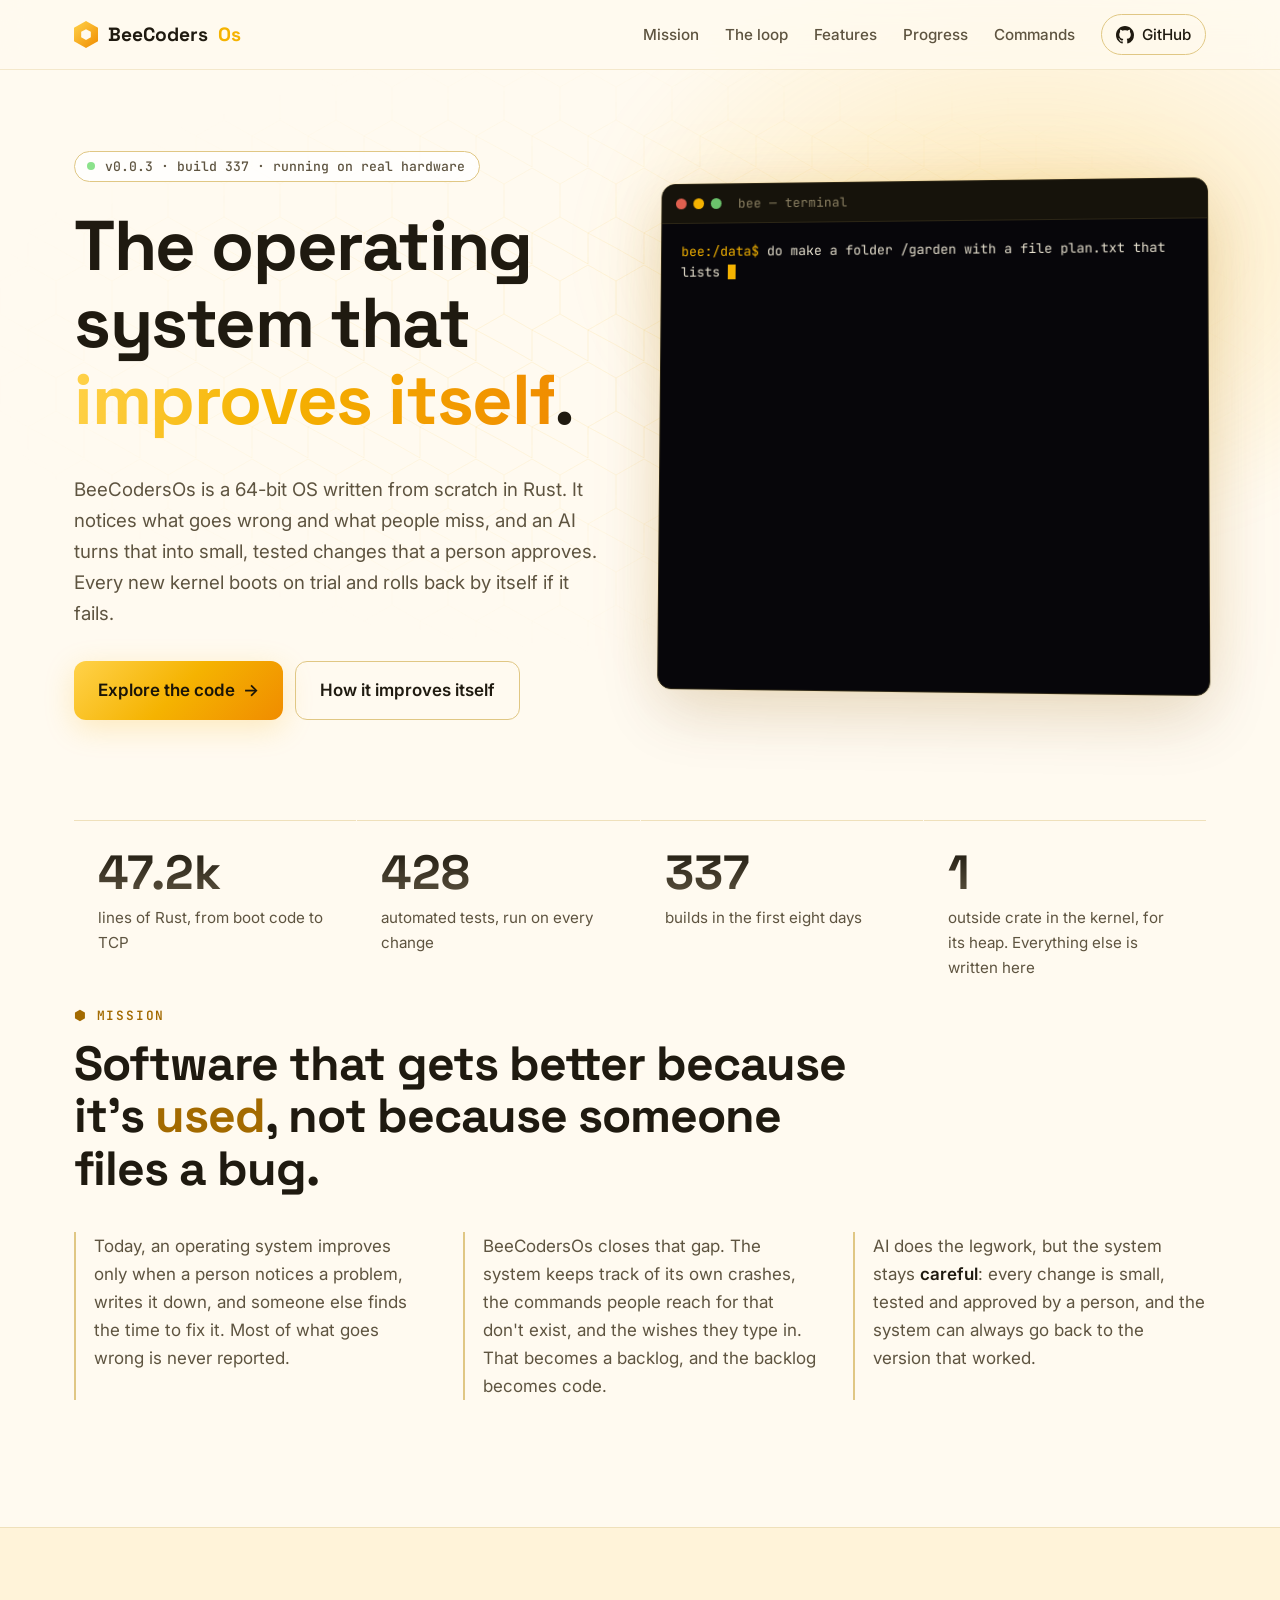
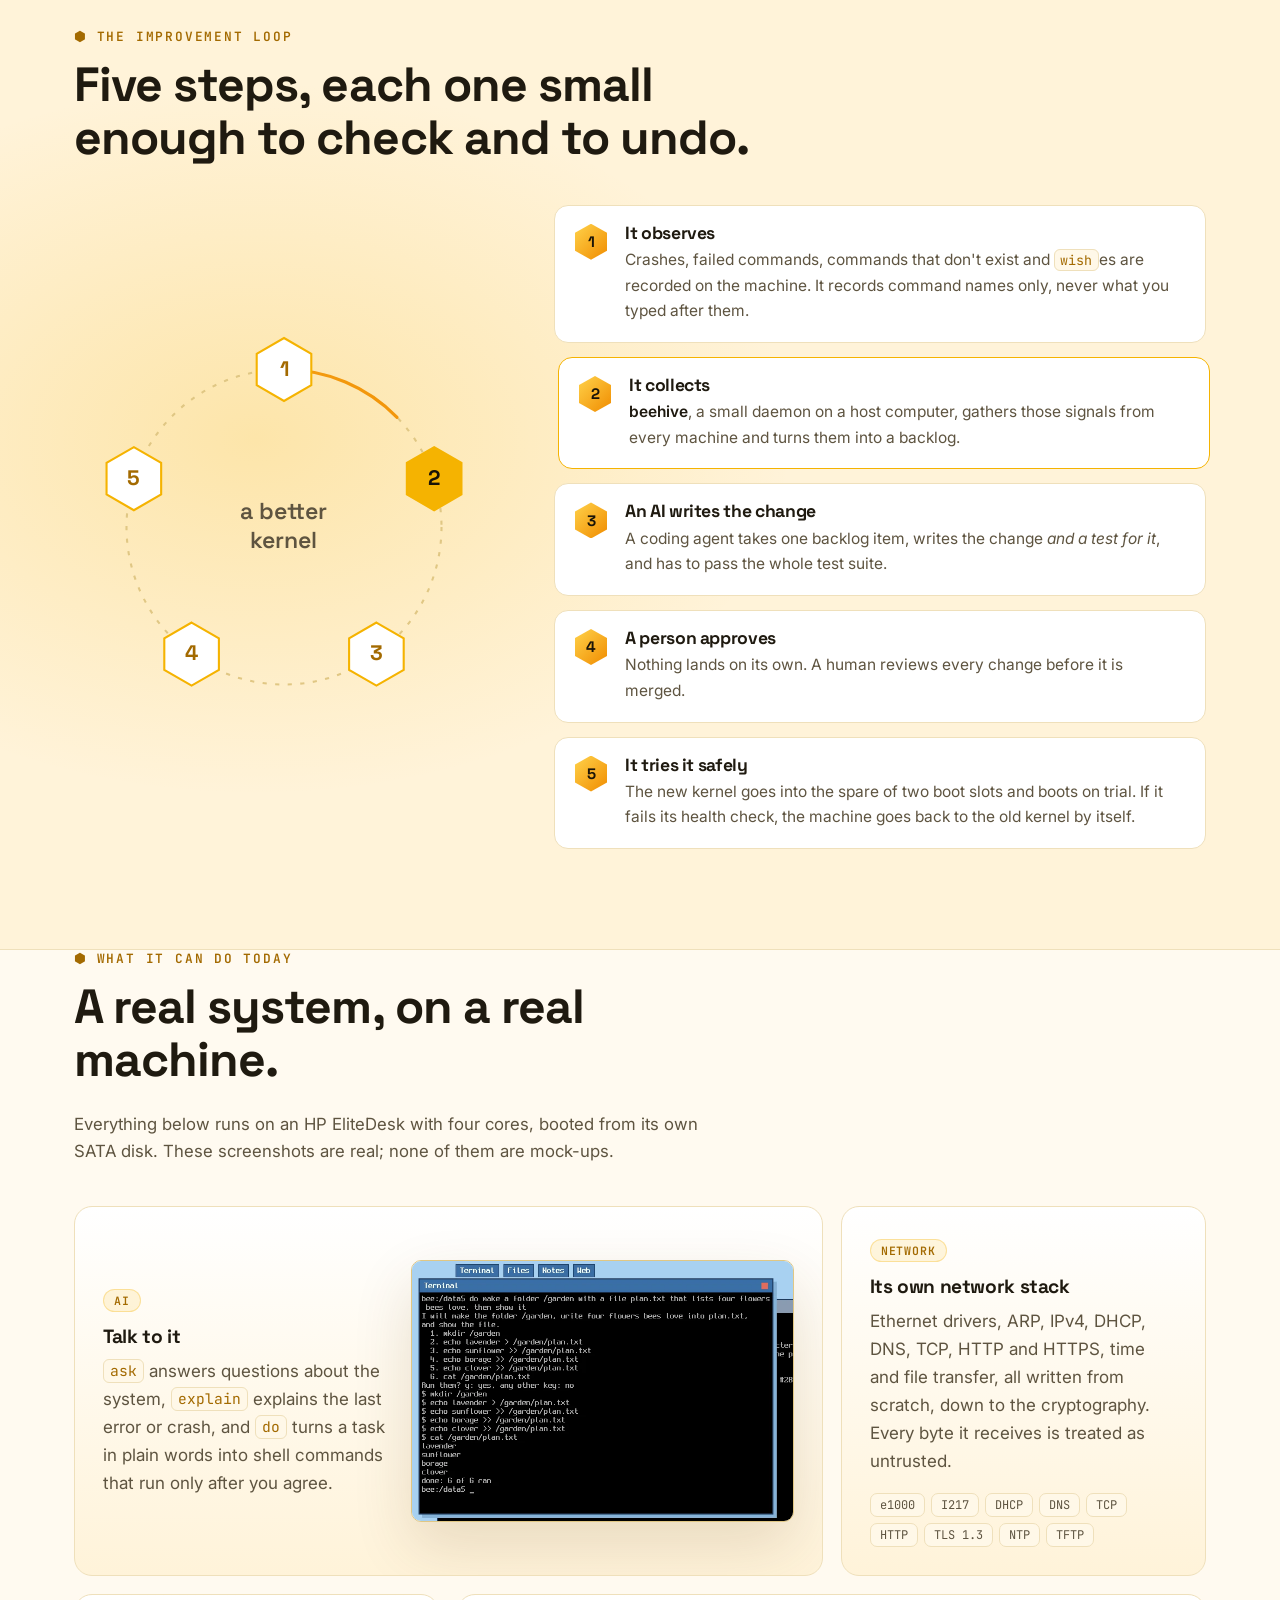
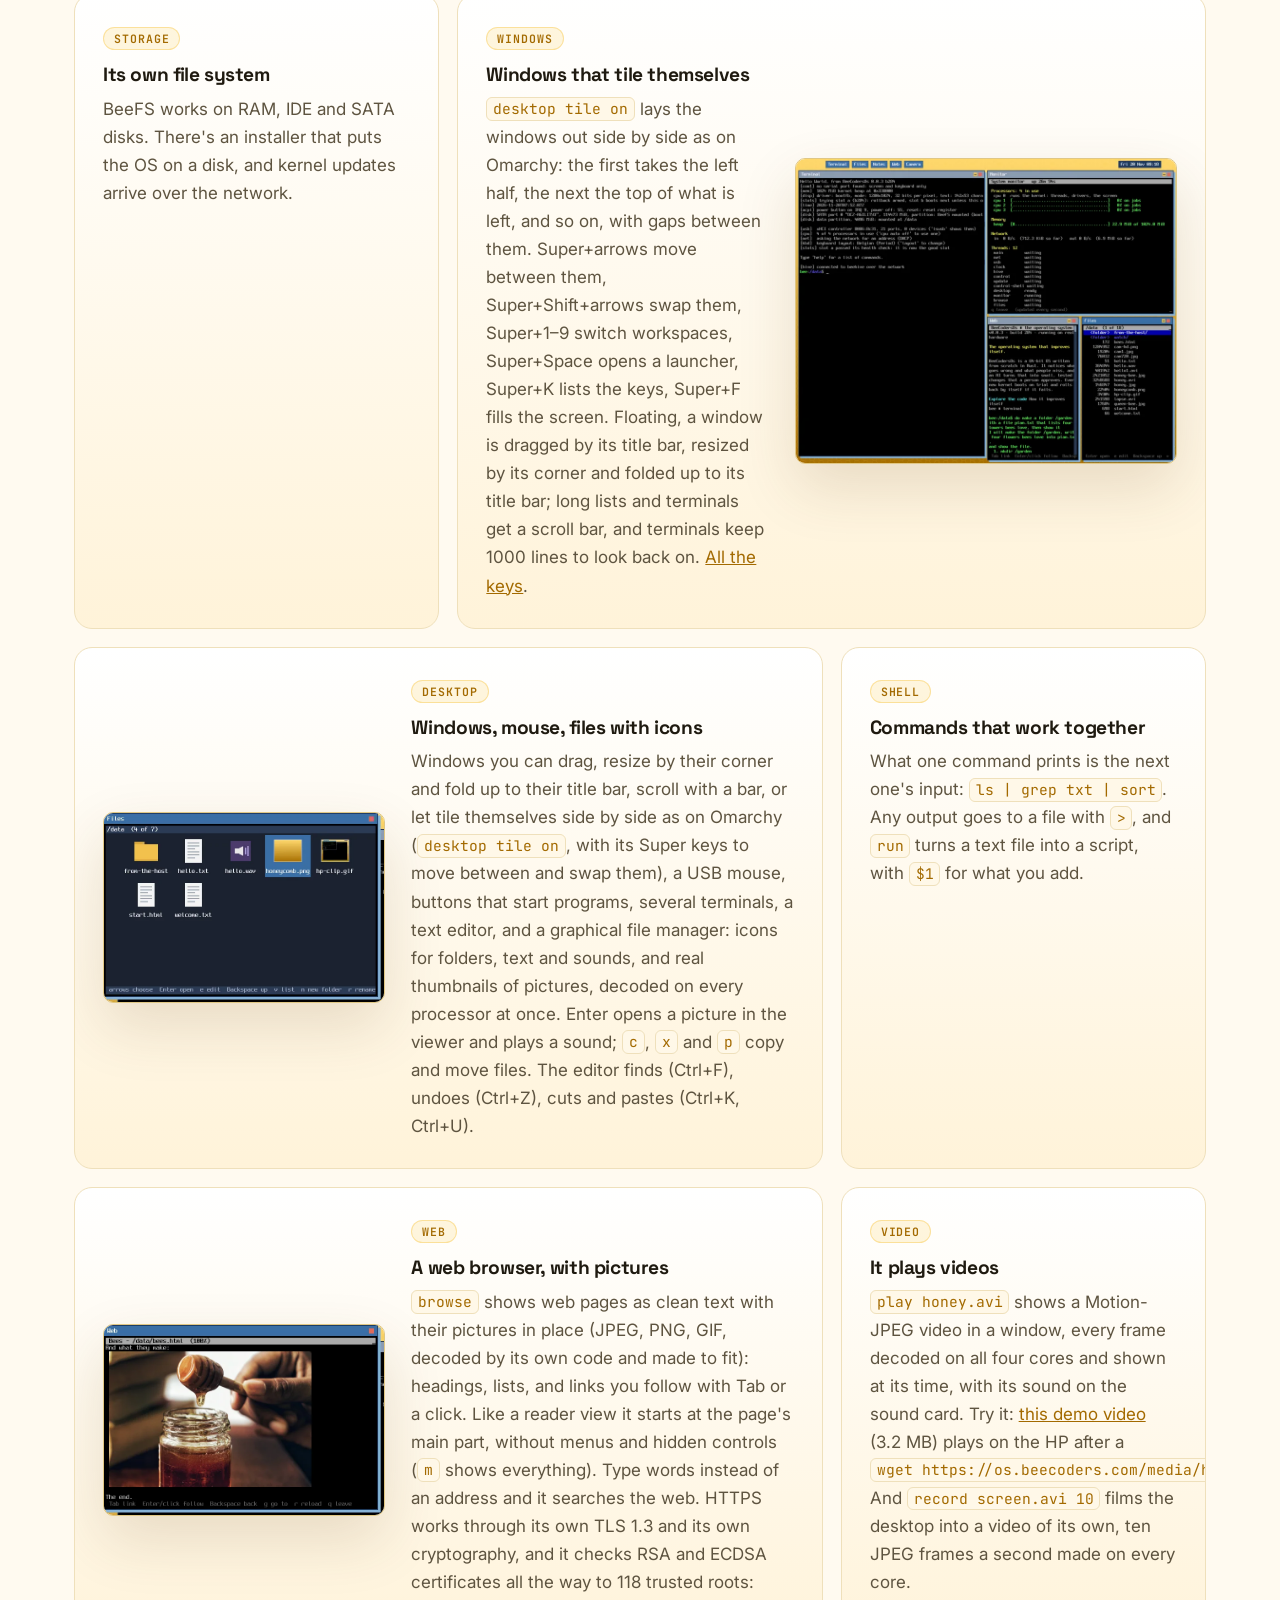
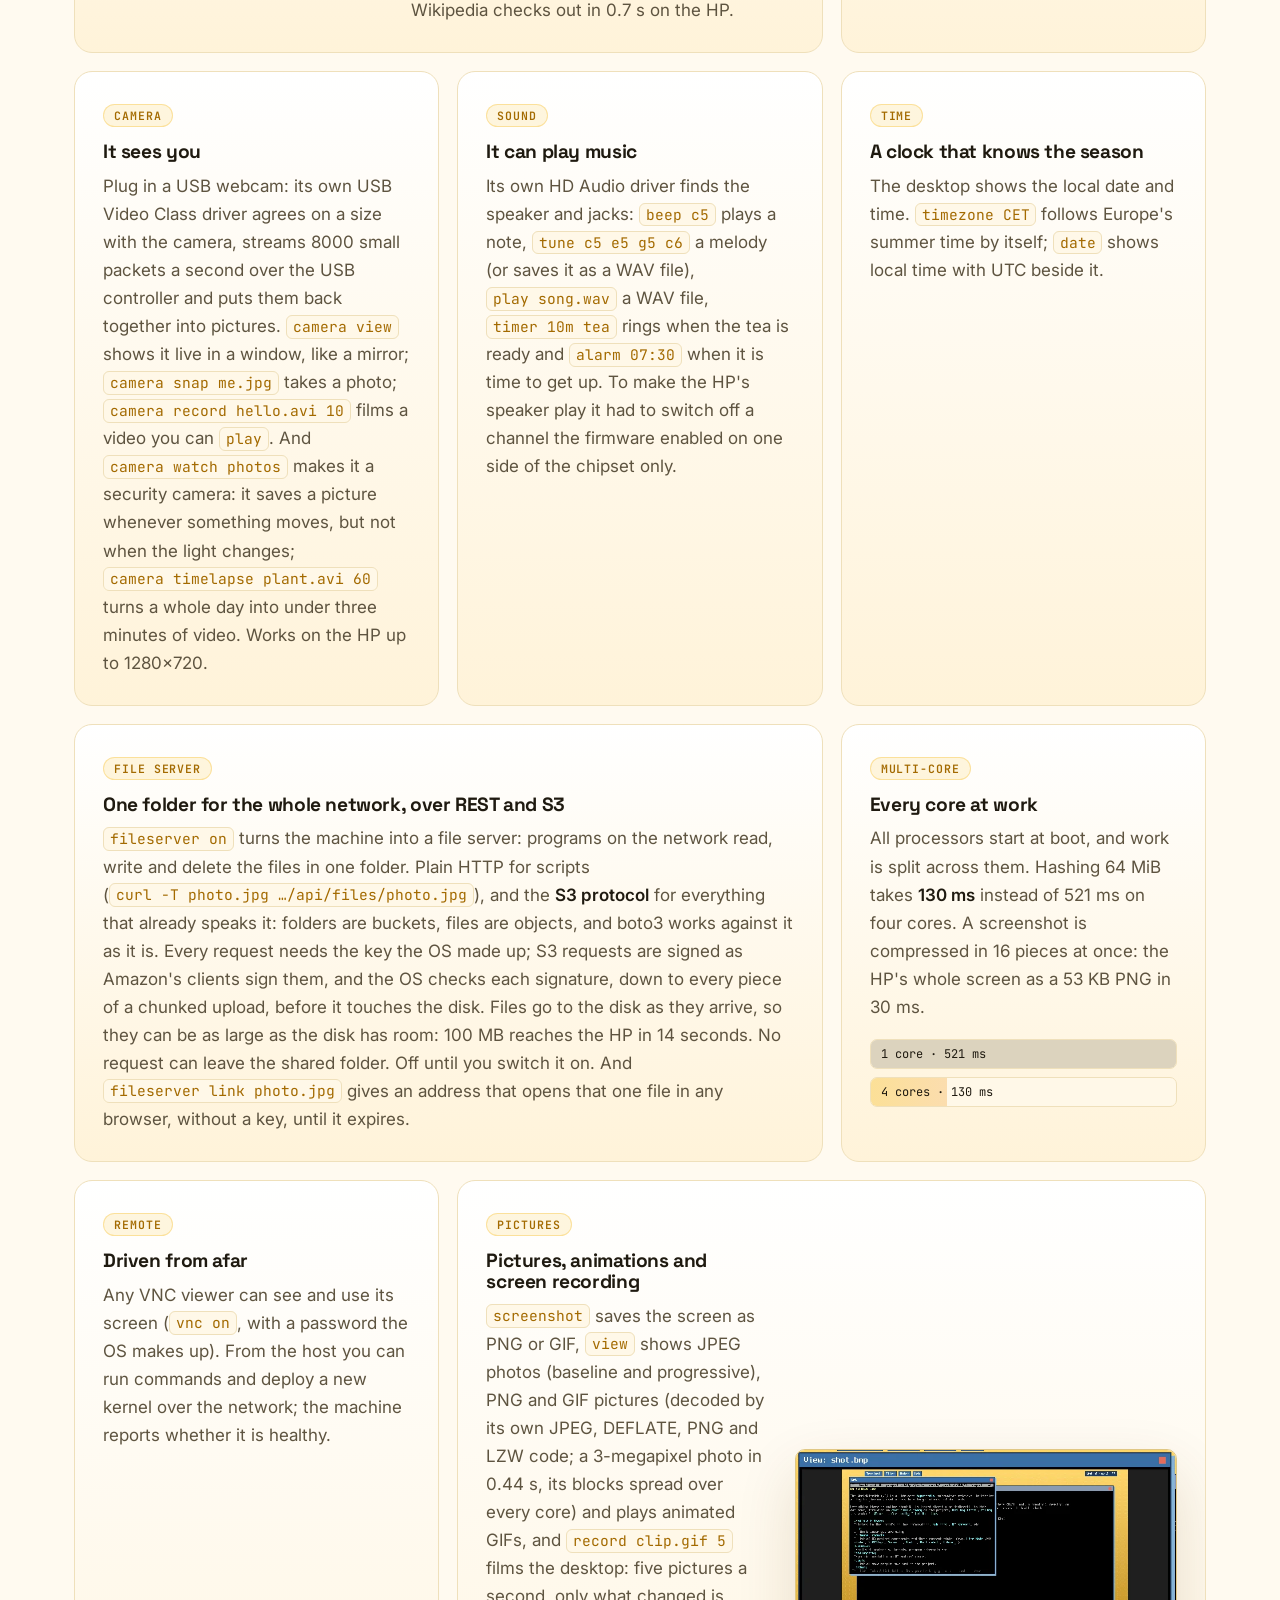
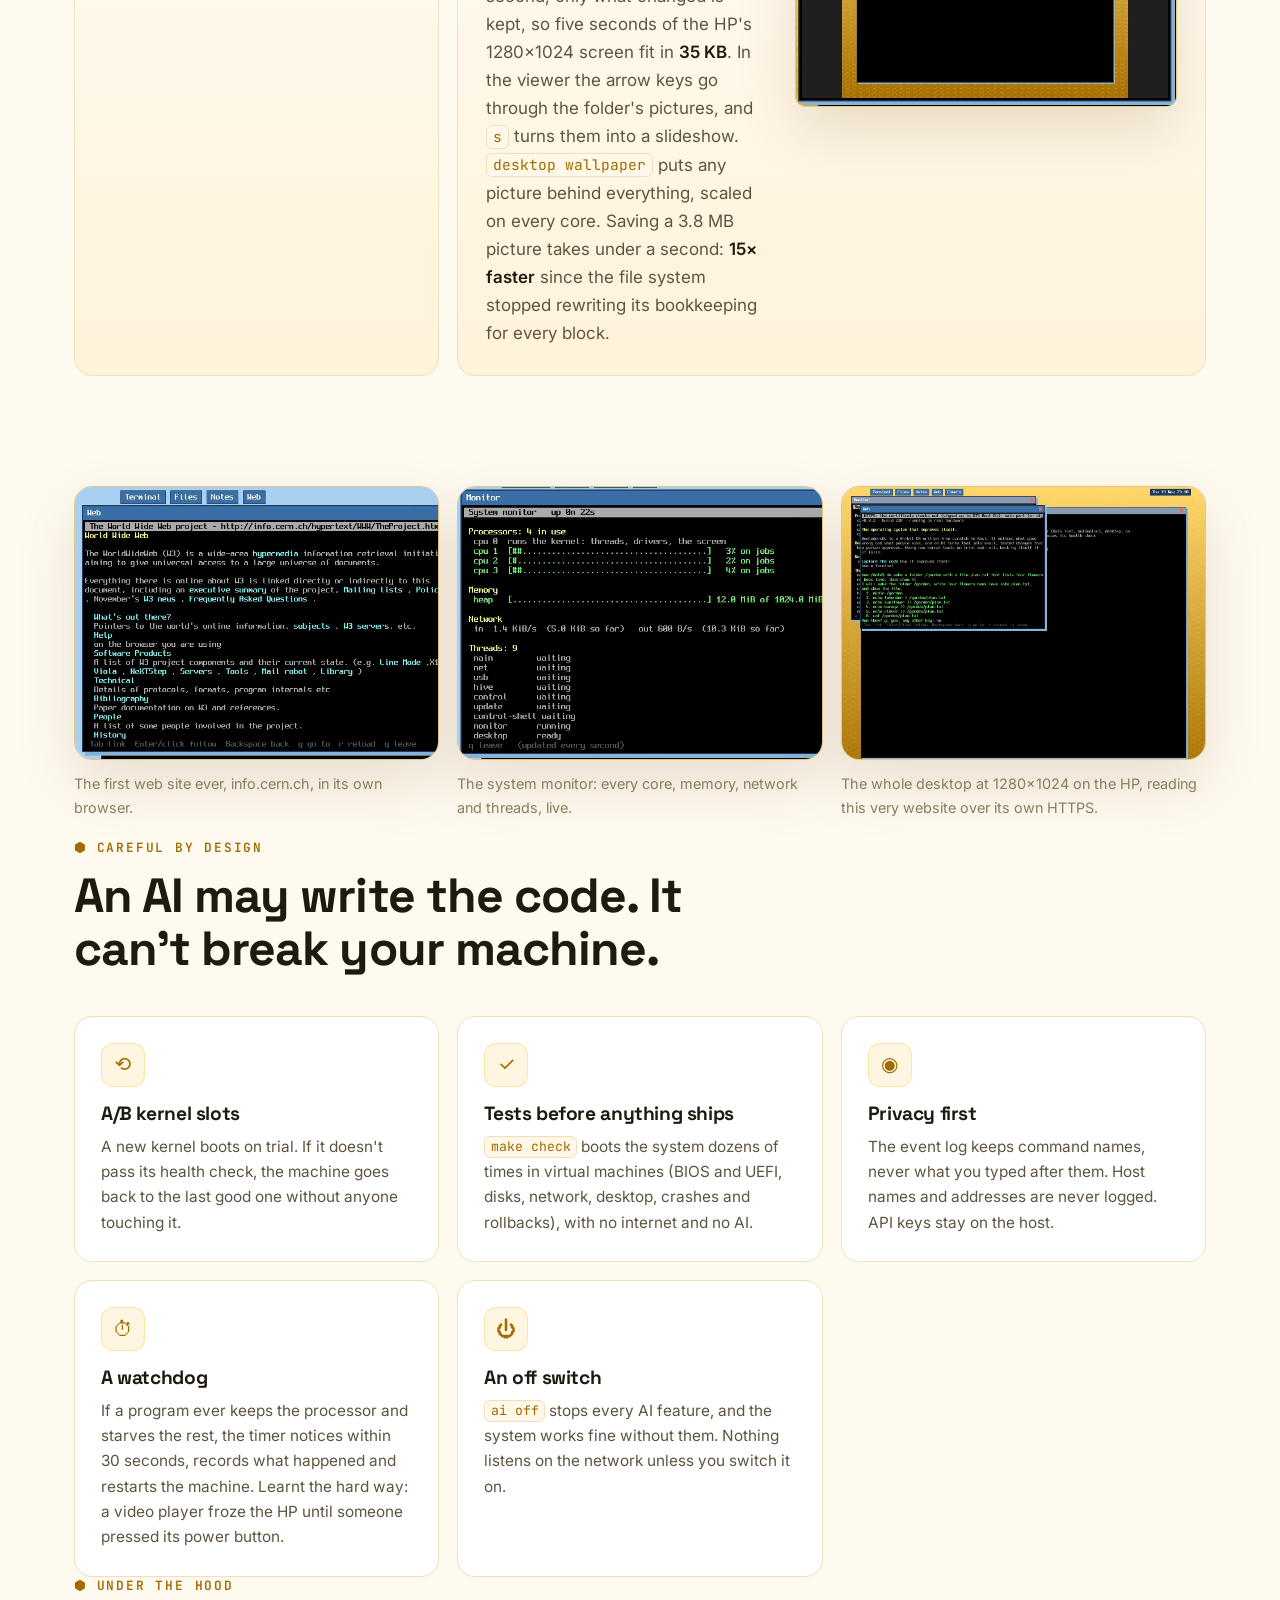
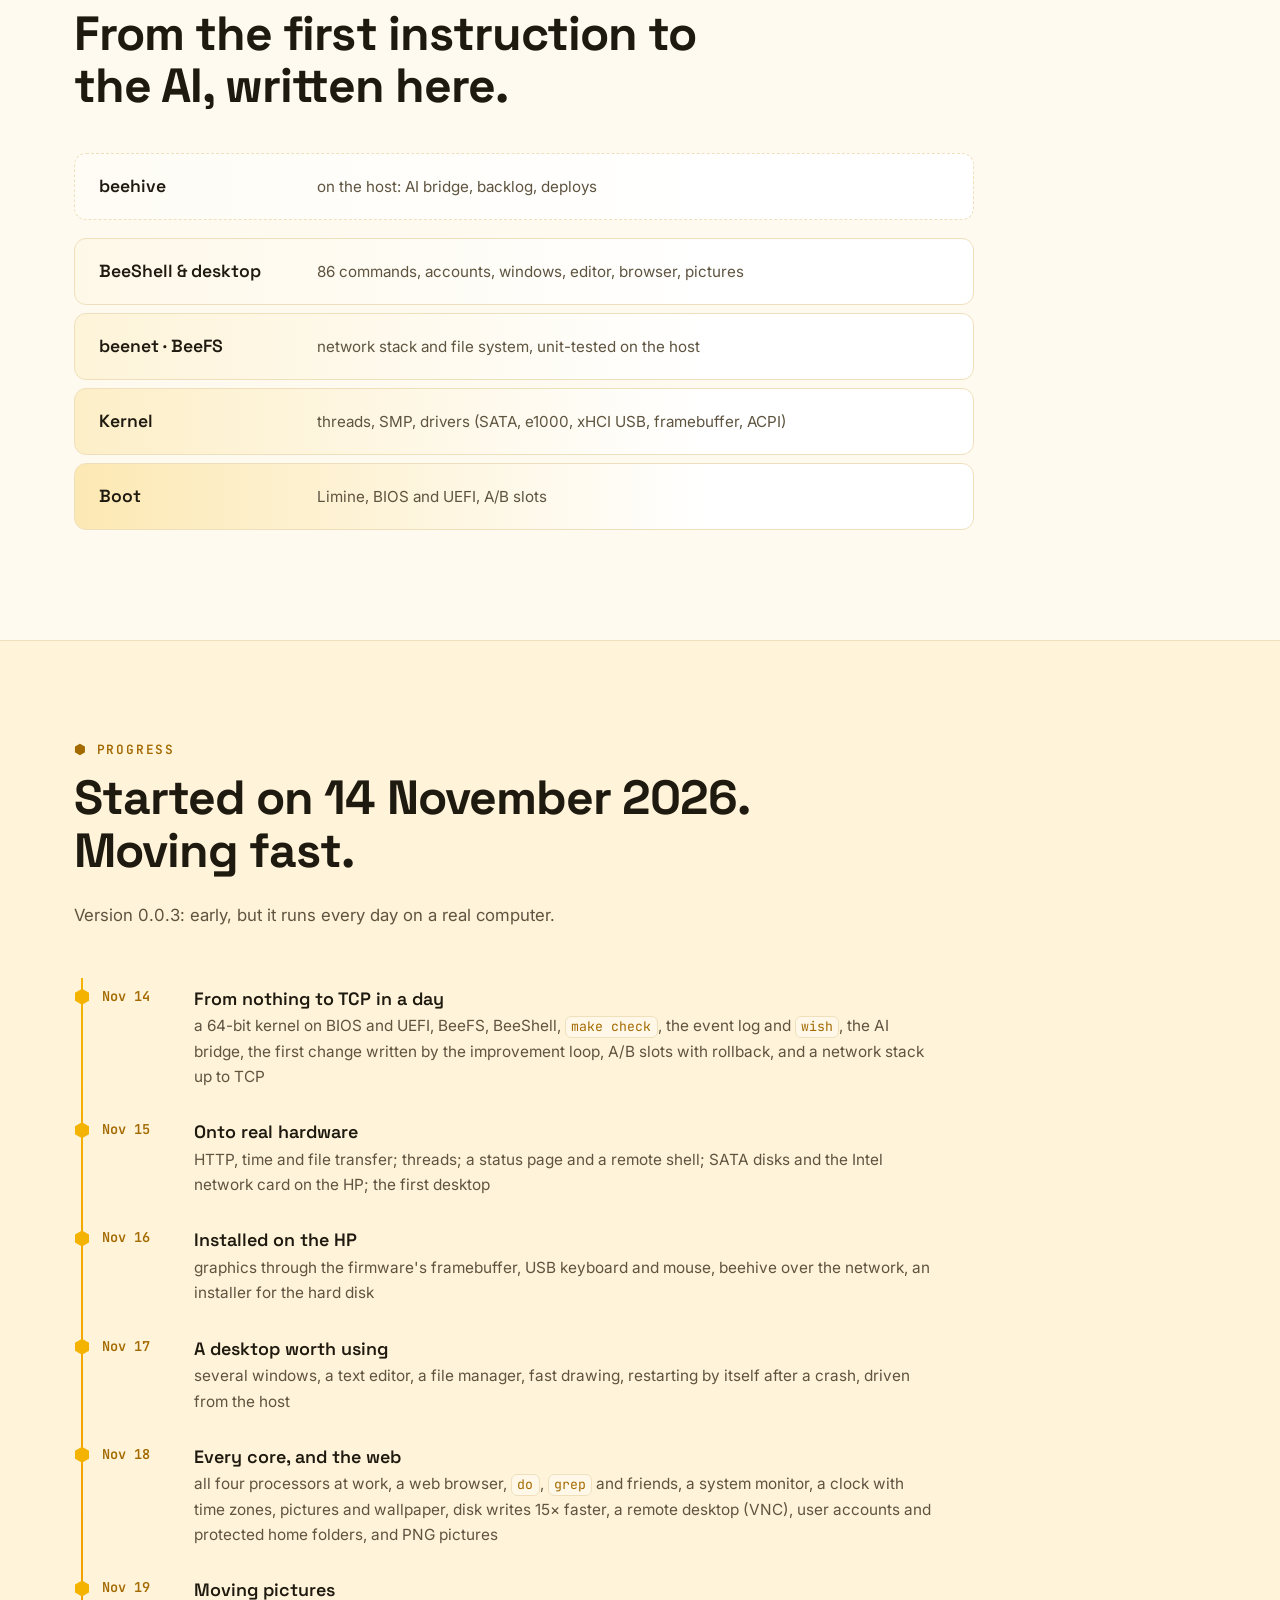
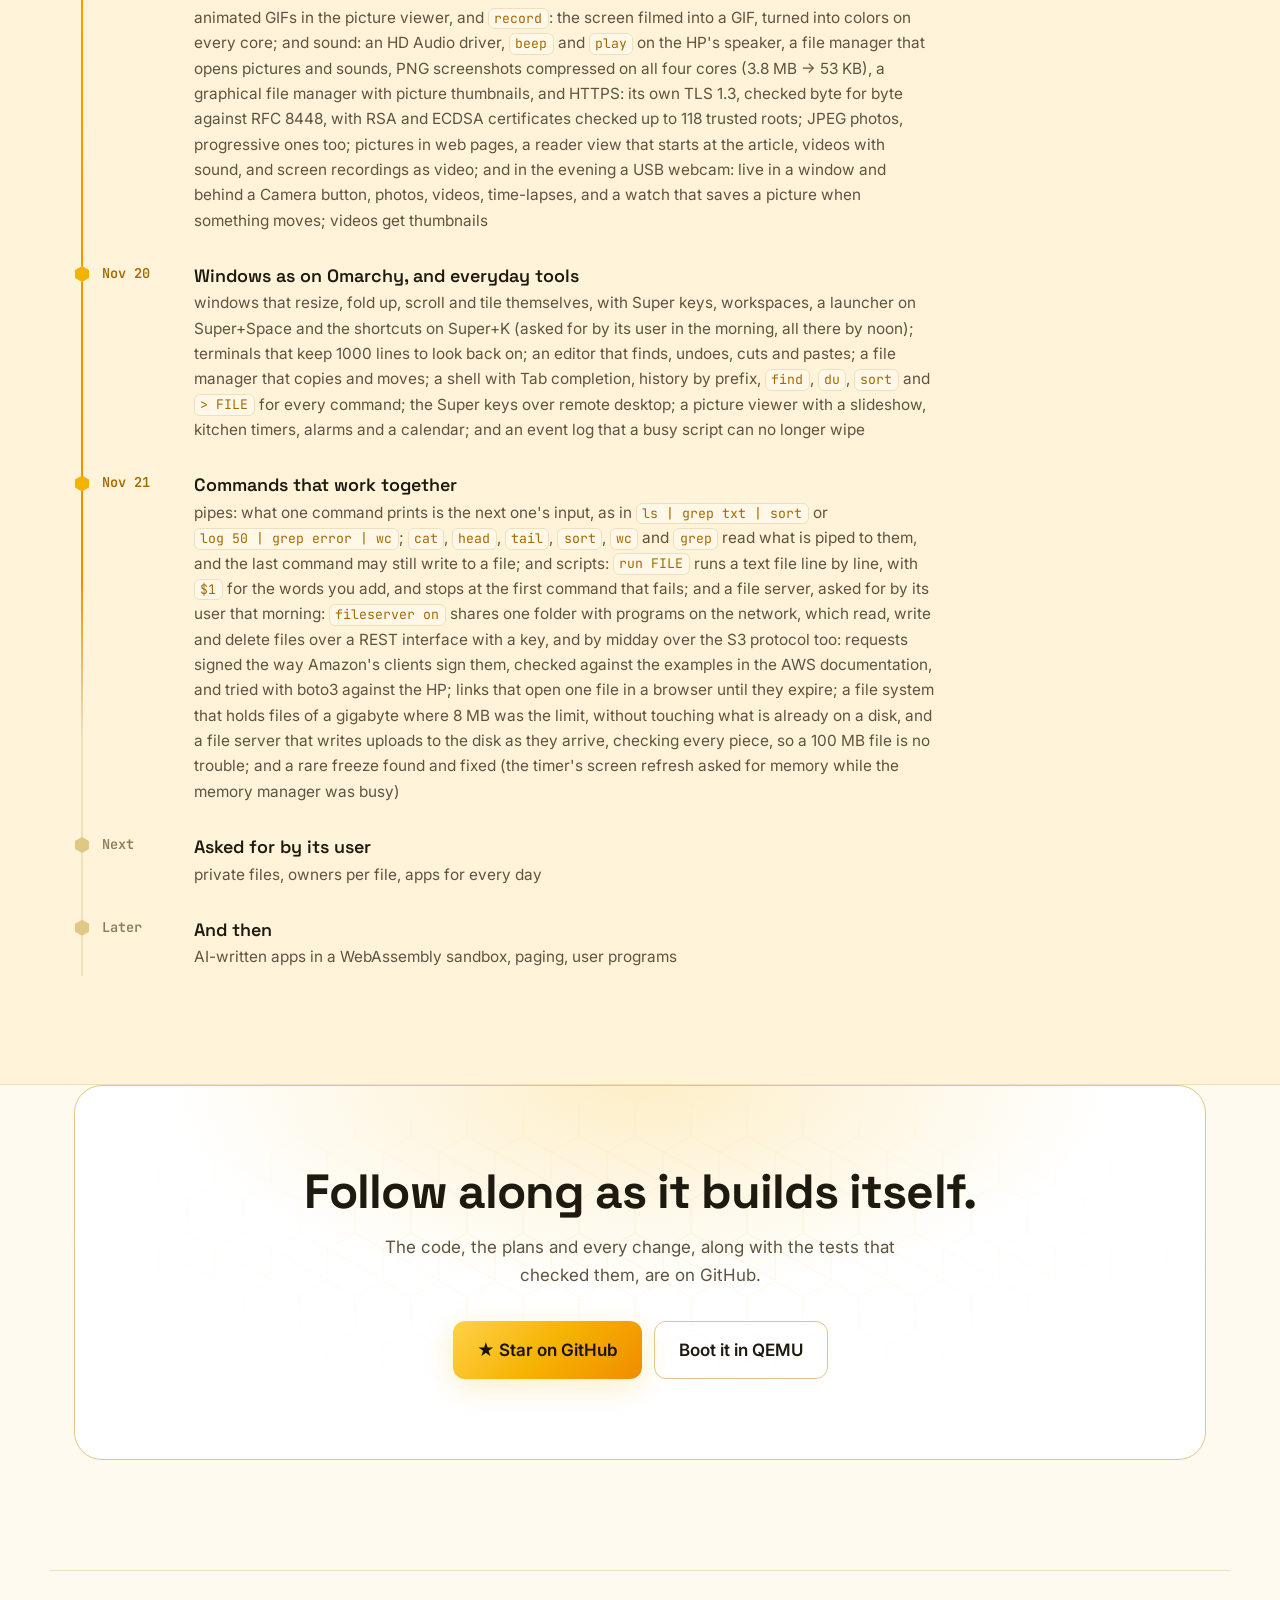
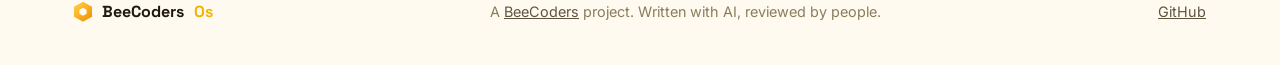
==== website/index.html @ 4b22f008 "fileserver: files to and from the disk in pieces (as large as the disk has room) An upload is writte" ====
<!doctype html>
<html lang="en">
<head>
<meta charset="utf-8">
<meta name="viewport" content="width=device-width, initial-scale=1">
<title>BeeCodersOs — the operating system that improves itself</title>
<meta name="description" content="BeeCodersOs is a from-scratch x86_64 operating system in Rust that notices what goes wrong and what people miss, and improves itself with AI: small, tested changes a person approves, tried in a spare kernel slot and rolled back automatically if they fail.">
<meta name="theme-color" content="#0d0b07">
<meta property="og:type" content="website">
<meta property="og:url" content="https://os.beecoders.com/">
<meta property="og:title" content="BeeCodersOs — the operating system that improves itself">
<meta property="og:description" content="A from-scratch x86_64 OS in Rust, improved by AI in small, tested, reversible steps. Running on real hardware.">
<meta property="og:image" content="https://os.beecoders.com/img/do-command.webp">
<meta name="twitter:card" content="summary_large_image">
<link rel="icon" href="data:image/svg+xml,%3Csvg xmlns='http://www.w3.org/2000/svg' viewBox='0 0 100 100'%3E%3Cpolygon points='50,4 92,27 92,73 50,96 8,73 8,27' fill='%23f5b301'/%3E%3Cpolygon points='50,30 70,41 70,63 50,74 30,63 30,41' fill='%230d0b07'/%3E%3C/svg%3E">
<link rel="preconnect" href="https://fonts.googleapis.com">
<link rel="preconnect" href="https://fonts.gstatic.com" crossorigin>
<link href="https://fonts.googleapis.com/css2?family=Space+Grotesk:wght@500;700&family=Inter:wght@400;500;600&family=JetBrains+Mono:wght@400;600&display=swap" rel="stylesheet">
<link rel="stylesheet" href="style.css?v=337">
<script src="site.js" defer></script>
</head>
<body>

<a class="skip" href="#main">Skip to content</a>

<header class="top">
  <a class="brand" href="#"><span class="logo" aria-hidden="true"></span>BeeCoders<b>Os</b></a>
  <nav aria-label="Main">
    <a href="#mission">Mission</a>
    <a href="#loop">The loop</a>
    <a href="#features">Features</a>
    <a href="#progress">Progress</a>
    <a href="commands.html">Commands</a>
    <a class="gh" href="https://github.com/bartbeecoders/beecodersos">
      <svg viewBox="0 0 16 16" width="18" height="18" aria-hidden="true"><path fill="currentColor" d="M8 0C3.58 0 0 3.58 0 8c0 3.54 2.29 6.53 5.47 7.59.4.07.55-.17.55-.38 0-.19-.01-.82-.01-1.49-2.01.37-2.53-.49-2.69-.94-.09-.23-.48-.94-.82-1.13-.28-.15-.68-.52-.01-.53.63-.01 1.08.58 1.23.82.72 1.21 1.87.87 2.33.66.07-.52.28-.87.51-1.07-1.78-.2-3.64-.89-3.64-3.95 0-.87.31-1.59.82-2.15-.08-.2-.36-1.02.08-2.12 0 0 .67-.21 2.2.82.64-.18 1.32-.27 2-.27.68 0 1.36.09 2 .27 1.53-1.04 2.2-.82 2.2-.82.44 1.1.16 1.92.08 2.12.51.56.82 1.27.82 2.15 0 3.07-1.87 3.75-3.65 3.95.29.25.54.73.54 1.48 0 1.07-.01 1.93-.01 2.2 0 .21.15.46.55.38A8.013 8.013 0 0016 8c0-4.42-3.58-8-8-8z"/></svg>
      GitHub
    </a>
  </nav>
</header>

<main id="main">

<!-- ======================================================== hero -->
<section class="hero">
  <div class="hive-bg" aria-hidden="true"></div>
  <div class="wrap hero-grid">
    <div class="hero-text">
      <p class="pill"><span class="dot"></span> v0.0.3 · build 337 · running on real hardware</p>
      <h1>The operating system that <span class="honey">improves itself</span>.</h1>
      <p class="lead">BeeCodersOs is a 64-bit OS written from scratch in Rust. It notices what goes
        wrong and what people miss, and an AI turns that into small, tested changes that a person
        approves. Every new kernel boots on trial and rolls back by itself if it fails.</p>
      <div class="actions">
        <a class="btn" href="https://github.com/bartbeecoders/beecodersos">Explore the code <span aria-hidden="true">→</span></a>
        <a class="btn ghost" href="#loop">How it improves itself</a>
      </div>
    </div>

    <div class="term" role="img" aria-label="A BeeCodersOs terminal: the user types 'do make a folder /garden with a file plan.txt that lists four flowers bees love'. The AI proposes the commands, the user presses y, and they run.">
      <div class="term-bar"><i></i><i></i><i></i><span>bee — terminal</span></div>
      <pre class="term-body" id="term"><span class="p">bee:/data$ </span>do make a folder /garden with a file plan.txt that lists four flowers bees love, then show it
<span class="m">I will make the folder /garden, write four flowers bees love into plan.txt,
and show the file.</span>
  1. mkdir /garden
  2. echo lavender &gt; /garden/plan.txt
  3. echo sunflower &gt;&gt; /garden/plan.txt
  4. echo borage &gt;&gt; /garden/plan.txt
  5. echo clover &gt;&gt; /garden/plan.txt
  6. cat /garden/plan.txt
<span class="q">Run them? y: yes, any other key: no</span>
<span class="d">$ mkdir /garden
$ echo lavender &gt; /garden/plan.txt
  …</span>
lavender
sunflower
borage
clover
<span class="ok">done: 6 of 6 ran</span>
<span class="p">bee:/data$ </span><span class="cursor"></span></pre>
    </div>
  </div>
</section>

<!-- ======================================================== numbers -->
<section class="wrap numbers" aria-label="In numbers">
  <div><strong data-count="47200">47.2k</strong><span>lines of Rust, from boot code to TCP</span></div>
  <div><strong data-count="428">428</strong><span>automated tests, run on every change</span></div>
  <div><strong data-count="337">337</strong><span>builds in the first eight days</span></div>
  <div><strong>1</strong><span>outside crate in the kernel, for its heap. Everything else is written here</span></div>
</section>

<!-- ======================================================== mission -->
<section id="mission" class="wrap mission">
  <p class="kicker">Mission</p>
  <h2>Software that gets better because it's <em>used</em>, not because someone files a bug.</h2>
  <div class="mission-cols">
    <p>Today, an operating system improves only when a person notices a problem, writes it down,
      and someone else finds the time to fix it. Most of what goes wrong is never reported.</p>
    <p>BeeCodersOs closes that gap. The system keeps track of its own crashes, the commands people
      reach for that don't exist, and the wishes they type in. That becomes a backlog, and the backlog becomes code.</p>
    <p>AI does the legwork, but the system stays <b>careful</b>: every change is small, tested and
      approved by a person, and the system can always go back to the version that worked.</p>
  </div>
</section>

<!-- ======================================================== loop -->
<section id="loop" class="loop-section">
  <div class="wrap">
    <p class="kicker">The improvement loop</p>
    <h2>Five steps, each one small enough to check and to undo.</h2>
    <div class="loop-grid">
      <svg class="loop-svg" viewBox="0 0 400 400" aria-hidden="true">
        <defs>
          <linearGradient id="g" x1="0" x2="1" y1="0" y2="1">
            <stop offset="0" stop-color="#ffd24a"/><stop offset="1" stop-color="#f08c00"/>
          </linearGradient>
        </defs>
        <circle cx="200" cy="200" r="150" class="ring"/>
        <circle cx="200" cy="200" r="150" class="ring-run"/>
        <g class="nodes">
          <g transform="translate(200 50)"><polygon points="0,-30 26,-15 26,15 0,30 -26,15 -26,-15"/><text y="6">1</text></g>
          <g transform="translate(343 154)"><polygon points="0,-30 26,-15 26,15 0,30 -26,15 -26,-15"/><text y="6">2</text></g>
          <g transform="translate(288 321)"><polygon points="0,-30 26,-15 26,15 0,30 -26,15 -26,-15"/><text y="6">3</text></g>
          <g transform="translate(112 321)"><polygon points="0,-30 26,-15 26,15 0,30 -26,15 -26,-15"/><text y="6">4</text></g>
          <g transform="translate(57 154)"><polygon points="0,-30 26,-15 26,15 0,30 -26,15 -26,-15"/><text y="6">5</text></g>
        </g>
        <text x="200" y="192" class="center-t">a better</text>
        <text x="200" y="220" class="center-t">kernel</text>
      </svg>
      <ol class="steps">
        <li><h3>It observes</h3><p>Crashes, failed commands, commands that don't exist and <code>wish</code>es are recorded on the
          machine. It records command names only, never what you typed after them.</p></li>
        <li><h3>It collects</h3><p><b>beehive</b>, a small daemon on a host computer, gathers those signals from every
          machine and turns them into a backlog.</p></li>
        <li><h3>An AI writes the change</h3><p>A coding agent takes one backlog item, writes the change
          <em>and a test for it</em>, and has to pass the whole test suite.</p></li>
        <li><h3>A person approves</h3><p>Nothing lands on its own. A human reviews every change before it is merged.</p></li>
        <li><h3>It tries it safely</h3><p>The new kernel goes into the spare of two boot slots and boots on trial. If it fails
          its health check, the machine goes back to the old kernel by itself.</p></li>
      </ol>
    </div>
  </div>
</section>

<!-- ======================================================== features -->
<section id="features" class="wrap features">
  <p class="kicker">What it can do today</p>
  <h2>A real system, on a real machine.</h2>
  <p class="sub">Everything below runs on an HP EliteDesk with four cores, booted from its own SATA disk. These screenshots are real; none of them are mock-ups.</p>

  <div class="bento">
    <article class="card span2 shot-card">
      <div class="card-text">
        <span class="tag">AI</span>
        <h3>Talk to it</h3>
        <p><code>ask</code> answers questions about the system, <code>explain</code> explains the last error or
          crash, and <code>do</code> turns a task in plain words into shell commands that run only after you agree.</p>
      </div>
      <img src="img/do-command.webp" width="700" height="480" loading="lazy" alt="The do command: the AI proposes six commands, the user presses y, and they run.">
    </article>

    <article class="card">
      <span class="tag">Network</span>
      <h3>Its own network stack</h3>
      <p>Ethernet drivers, ARP, IPv4, DHCP, DNS, TCP, HTTP and HTTPS, time and file transfer, all written from scratch,
        down to the cryptography. Every byte it receives is treated as untrusted.</p>
      <ul class="chips"><li>e1000</li><li>I217</li><li>DHCP</li><li>DNS</li><li>TCP</li><li>HTTP</li><li>TLS 1.3</li><li>NTP</li><li>TFTP</li></ul>
    </article>

    <article class="card">
      <span class="tag">Storage</span>
      <h3>Its own file system</h3>
      <p>BeeFS works on RAM, IDE and SATA disks. There's an installer that puts the OS on a disk, and kernel updates
        arrive over the network.</p>
    </article>

        <article class="card span2 shot-card">
      <div class="card-text">
        <span class="tag">Windows</span>
        <h3>Windows that tile themselves</h3>
        <p><code>desktop tile on</code> lays the windows out side by side as on Omarchy: the first takes the left half, the next the top of
          what is left, and so on, with gaps between them. Super+arrows move between them, Super+Shift+arrows swap them, Super+1–9 switch workspaces, Super+Space opens a launcher, Super+K lists the keys, Super+F fills the
          screen. Floating, a window is dragged by its title bar, resized by its corner and folded up to its title bar; long lists and
          terminals get a scroll bar, and terminals keep 1000 lines to look back on. <a href="commands.html#keys">All the keys</a>.</p>
      </div>
      <img src="img/tiled.webp" width="800" height="640" loading="lazy" alt="The BeeCodersOs desktop on the HP with tiled windows: the terminal on the left, the system monitor top right, the web viewer showing os.beecoders.com and the file manager listing /data below it. Two lines of the boot log with network addresses are blanked out.">
    </article>

<article class="card span2 shot-card reverse">
      <div class="card-text">
        <span class="tag">Desktop</span>
        <h3>Windows, mouse, files with icons</h3>
        <p>Windows you can drag, resize by their corner and fold up to their title bar, scroll with a bar, or let tile themselves side by side
          as on Omarchy (<code>desktop tile on</code>, with its Super keys to move between and swap them), a USB mouse, buttons that start programs, several terminals, a text
          editor, and a graphical file manager: icons for folders, text and sounds, and real thumbnails of pictures,
          decoded on every processor at once. Enter opens a picture in the viewer and plays a sound; <code>c</code>, <code>x</code> and
          <code>p</code> copy and move files. The editor finds (Ctrl+F), undoes (Ctrl+Z), cuts and pastes (Ctrl+K, Ctrl+U).</p>
      </div>
      <img src="img/files-icons.webp" width="664" height="448" loading="lazy" alt="The BeeCodersOs file manager in its icon view on the HP: a folder, text pages, a sound icon, and thumbnails of the honeycomb wallpaper and a screen recording.">
    </article>

    <article class="card">
      <span class="tag">Shell</span>
      <h3>Commands that work together</h3>
      <p>What one command prints is the next one's input: <code>ls | grep txt | sort</code>. Any output goes to a file
        with <code>&gt;</code>, and <code>run</code> turns a text file into a script, with <code>$1</code> for what you add.</p>
    </article>

    <article class="card span2 shot-card reverse">
      <div class="card-text">
        <span class="tag">Web</span>
        <h3>A web browser, with pictures</h3>
        <p><code>browse</code> shows web pages as clean text with their pictures in place (JPEG, PNG, GIF, decoded by its own code
          and made to fit): headings, lists, and links you follow with Tab or a click. Like a reader view it starts at the
          page's main part, without menus and hidden controls (<code>m</code> shows everything). Type words instead of an address and it
          searches the web. HTTPS works through its own TLS 1.3 and its own cryptography, and it checks RSA and ECDSA
          certificates all the way to 118 trusted roots: Wikipedia checks out in 0.7 s on the HP.</p>
      </div>
      <img src="img/web-pictures.webp" width="664" height="448" loading="lazy" alt="The BeeCodersOs web viewer on the HP showing a page with a photo of honey dripping into a jar, drawn between the lines of text.">
    </article>

    <article class="card">
      <span class="tag">Video</span>
      <h3>It plays videos</h3>
      <p><code>play honey.avi</code> shows a Motion-JPEG video in a window, every frame decoded on all four cores and shown at
        its time, with its sound on the sound card. Try it: <a href="media/honey.avi">this demo video</a> (3.2 MB) plays on the
        HP after a <code>wget https://os.beecoders.com/media/honey.avi</code>. And <code>record screen.avi 10</code> films the desktop
        into a video of its own, ten JPEG frames a second made on every core.</p>
    </article>

    <article class="card">
      <span class="tag">Camera</span>
      <h3>It sees you</h3>
      <p>Plug in a USB webcam: its own USB Video Class driver agrees on a size with the camera, streams 8000 small
        packets a second over the USB controller and puts them back together into pictures. <code>camera view</code> shows it live
        in a window, like a mirror; <code>camera snap me.jpg</code> takes a photo; <code>camera record hello.avi 10</code> films a
        video you can <code>play</code>. And <code>camera watch photos</code> makes it a security camera: it saves a picture whenever
        something moves, but not when the light changes; <code>camera timelapse plant.avi 60</code> turns a whole day into under three minutes of video.
        Works on the HP up to 1280×720.</p>
    </article>

    <article class="card">
      <span class="tag">Sound</span>
      <h3>It can play music</h3>
      <p>Its own HD Audio driver finds the speaker and jacks: <code>beep c5</code> plays a note, <code>tune c5 e5 g5 c6</code> a melody
        (or saves it as a WAV file), <code>play song.wav</code> a WAV file, <code>timer 10m tea</code> rings when the tea is ready and <code>alarm 07:30</code> when it is time to get up. To make the HP's speaker play it had to switch off a channel the firmware enabled on one side of the chipset only.</p>
    </article>

    <article class="card">
      <span class="tag">Time</span>
      <h3>A clock that knows the season</h3>
      <p>The desktop shows the local date and time. <code>timezone CET</code> follows Europe's summer time by
        itself; <code>date</code> shows local time with UTC beside it.</p>
    </article>

    <article class="card span2">
      <span class="tag">File server</span>
      <h3>One folder for the whole network, over REST and S3</h3>
      <p><code>fileserver on</code> turns the machine into a file server: programs on the network read, write and delete
        the files in one folder. Plain HTTP for scripts (<code>curl -T photo.jpg …/api/files/photo.jpg</code>), and the
        <b>S3 protocol</b> for everything that already speaks it: folders are buckets, files are objects, and
        boto3 works against it as it is. Every request needs the key the OS made up; S3 requests are signed as
        Amazon's clients sign them, and the OS checks each signature, down to every piece of a chunked upload, before
        it touches the disk. Files go to the disk as they arrive, so they can be as large as the disk has room: 100 MB reaches the HP in 14 seconds. No request can leave the shared folder. Off until you switch it on. And <code>fileserver link photo.jpg</code>
        gives an address that opens that one file in any browser, without a key, until it expires.</p>
    </article>

    <article class="card">
      <span class="tag">Multi-core</span>
      <h3>Every core at work</h3>
      <p>All processors start at boot, and work is split across them. Hashing 64 MiB takes
        <b>130 ms</b> instead of 521 ms on four cores. A screenshot is compressed in 16 pieces at once: the HP's whole
        screen as a 53 KB PNG in 30 ms.</p>
      <div class="bars" aria-hidden="true"><span class="w100">1 core · 521 ms</span><span class="w25">4 cores · 130 ms</span></div>
    </article>

    <article class="card">
      <span class="tag">Remote</span>
      <h3>Driven from afar</h3>
      <p>Any VNC viewer can see and use its screen (<code>vnc on</code>, with a password the OS makes up). From the
        host you can run commands and deploy a new kernel over the network; the machine reports whether it is healthy.</p>
    </article>

    <article class="card span2 shot-card">
      <div class="card-text">
        <span class="tag">Pictures</span>
        <h3>Pictures, animations and screen recording</h3>
        <p><code>screenshot</code> saves the screen as PNG or GIF, <code>view</code> shows JPEG photos (baseline and progressive), PNG and GIF pictures (decoded by its own JPEG, DEFLATE, PNG and LZW code; a 3-megapixel photo in 0.44 s, its blocks spread over every core) and
          plays animated GIFs, and <code>record clip.gif 5</code> films the desktop: five pictures a second, only what changed is kept, so five seconds
          of the HP's 1280×1024 screen fit in <b>35 KB</b>. In the viewer the arrow keys go through the folder's pictures, and
          <code>s</code> turns them into a slideshow.
          <code>desktop wallpaper</code> puts any picture behind everything, scaled on every core. Saving a 3.8 MB picture
          takes under a second: <b>15× faster</b> since the file system stopped rewriting its bookkeeping for every block.</p>
      </div>
      <img src="img/viewer.webp" width="664" height="448" loading="lazy" alt="The BeeCodersOs picture viewer showing a screenshot of its own desktop: the honeycomb wallpaper, the clock and the web viewer.">
    </article>
  </div>
</section>

<!-- ======================================================== gallery -->
<section class="gallery-section">
  <div class="wrap">
    <div class="gallery">
      <figure><img src="img/web-viewer.webp" width="700" height="480" loading="lazy" alt="The first web site ever, info.cern.ch, in the BeeCodersOs web viewer."><figcaption>The first web site ever, info.cern.ch, in its own browser.</figcaption></figure>
      <figure><img src="img/monitor.webp" width="664" height="448" loading="lazy" alt="The BeeCodersOs system monitor: four processors, memory, network traffic and nine kernel threads."><figcaption>The system monitor: every core, memory, network and threads, live.</figcaption></figure>
      <figure><img src="img/desktop.webp?v=239" width="1280" height="1024" loading="lazy" alt="The full BeeCodersOs desktop at 1280×1024 on the HP: a honeycomb wallpaper, buttons for Terminal, Files, Notes, Web and Camera, a clock at the top right, the system monitor, and the web viewer showing os.beecoders.com over HTTPS with its certificate checked."><figcaption>The whole desktop at 1280×1024 on the HP, reading this very website over its own HTTPS.</figcaption></figure>
    </div>
  </div>
</section>

<!-- ======================================================== safety -->
<section class="wrap safety">
  <p class="kicker">Careful by design</p>
  <h2>An AI may write the code. It can't break your machine.</h2>
  <div class="safe-grid">
    <div><span class="ico" aria-hidden="true">⟲</span><h3>A/B kernel slots</h3><p>A new kernel boots on trial. If it doesn't pass its health check, the machine goes back to the last good one without anyone touching it.</p></div>
    <div><span class="ico" aria-hidden="true">✓</span><h3>Tests before anything ships</h3><p><code>make check</code> boots the system dozens of times in virtual machines (BIOS and UEFI, disks, network, desktop, crashes and rollbacks), with no internet and no AI.</p></div>
    <div><span class="ico" aria-hidden="true">◉</span><h3>Privacy first</h3><p>The event log keeps command names, never what you typed after them. Host names and addresses are never logged. API keys stay on the host.</p></div>
    <div><span class="ico" aria-hidden="true">⏱</span><h3>A watchdog</h3><p>If a program ever keeps the processor and starves the rest, the timer notices within 30 seconds, records what happened and restarts the machine. Learnt the hard way: a video player froze the HP until someone pressed its power button.</p></div>
    <div><span class="ico" aria-hidden="true">⏻</span><h3>An off switch</h3><p><code>ai off</code> stops every AI feature, and the system works fine without them. Nothing listens on the network unless you switch it on.</p></div>
  </div>
</section>

<!-- ======================================================== architecture -->
<section class="wrap arch">
  <p class="kicker">Under the hood</p>
  <h2>From the first instruction to the AI, written here.</h2>
  <div class="stack">
    <div class="layer l5"><b>beehive</b><span>on the host: AI bridge, backlog, deploys</span></div>
    <div class="layer l4"><b>BeeShell &amp; desktop</b><span>86 commands, accounts, windows, editor, browser, pictures</span></div>
    <div class="layer l3"><b>beenet · BeeFS</b><span>network stack and file system, unit-tested on the host</span></div>
    <div class="layer l2"><b>Kernel</b><span>threads, SMP, drivers (SATA, e1000, xHCI USB, framebuffer, ACPI)</span></div>
    <div class="layer l1"><b>Boot</b><span>Limine, BIOS and UEFI, A/B slots</span></div>
  </div>
</section>

<!-- ======================================================== progress -->
<section id="progress" class="progress-section">
  <div class="wrap">
    <p class="kicker">Progress</p>
    <h2>Started on 14 November 2026. Moving fast.</h2>
    <p class="sub">Version 0.0.3: early, but it runs every day on a real computer.</p>
    <ol class="timeline">
      <li class="done"><time>Nov 14</time><b>From nothing to TCP in a day</b><span>a 64-bit kernel on BIOS and UEFI, BeeFS, BeeShell, <code>make check</code>, the event log and <code>wish</code>, the AI bridge, the first change written by the improvement loop, A/B slots with rollback, and a network stack up to TCP</span></li>
      <li class="done"><time>Nov 15</time><b>Onto real hardware</b><span>HTTP, time and file transfer; threads; a status page and a remote shell; SATA disks and the Intel network card on the HP; the first desktop</span></li>
      <li class="done"><time>Nov 16</time><b>Installed on the HP</b><span>graphics through the firmware's framebuffer, USB keyboard and mouse, beehive over the network, an installer for the hard disk</span></li>
      <li class="done"><time>Nov 17</time><b>A desktop worth using</b><span>several windows, a text editor, a file manager, fast drawing, restarting by itself after a crash, driven from the host</span></li>
      <li class="done"><time>Nov 18</time><b>Every core, and the web</b><span>all four processors at work, a web browser, <code>do</code>, <code>grep</code> and friends, a system monitor, a clock with time zones, pictures and wallpaper, disk writes 15× faster, a remote desktop (VNC), user accounts and protected home folders, and PNG pictures</span></li>
      <li class="done"><time>Nov 19</time><b>Moving pictures</b><span>animated GIFs in the picture viewer, and <code>record</code>: the screen filmed into a GIF, turned into colors on every core; and sound: an HD Audio driver, <code>beep</code> and <code>play</code> on the HP's speaker, a file manager that opens pictures and sounds, PNG screenshots compressed on all four cores (3.8 MB → 53 KB), a graphical file manager with picture thumbnails, and HTTPS: its own TLS 1.3, checked byte for byte against RFC 8448, with RSA and ECDSA certificates checked up to 118 trusted roots; JPEG photos, progressive ones too; pictures in web pages, a reader view that starts at the article, videos with sound, and screen recordings as video; and in the evening a USB webcam: live in a window and behind a Camera button, photos, videos, time-lapses, and a watch that saves a picture when something moves; videos get thumbnails</span></li>
      <li class="done"><time>Nov 20</time><b>Windows as on Omarchy, and everyday tools</b><span>windows that resize, fold up, scroll and tile themselves, with Super keys, workspaces, a launcher on Super+Space and the shortcuts on Super+K (asked for by its user in the morning, all there by noon); terminals that keep 1000 lines to look back on; an editor that finds, undoes, cuts and pastes; a file manager that copies and moves; a shell with Tab completion, history by prefix, <code>find</code>, <code>du</code>, <code>sort</code> and <code>&gt; FILE</code> for every command; the Super keys over remote desktop; a picture viewer with a slideshow, kitchen timers, alarms and a calendar; and an event log that a busy script can no longer wipe</span></li>
      <li class="done"><time>Nov 21</time><b>Commands that work together</b><span>pipes: what one command prints is the next one's input, as in <code>ls | grep txt | sort</code> or <code>log 50 | grep error | wc</code>; <code>cat</code>, <code>head</code>, <code>tail</code>, <code>sort</code>, <code>wc</code> and <code>grep</code> read what is piped to them, and the last command may still write to a file; and scripts: <code>run FILE</code> runs a text file line by line, with <code>$1</code> for the words you add, and stops at the first command that fails; and a file server, asked for by its user that morning: <code>fileserver on</code> shares one folder with programs on the network, which read, write and delete files over a REST interface with a key, and by midday over the S3 protocol too: requests signed the way Amazon's clients sign them, checked against the examples in the AWS documentation, and tried with boto3 against the HP; links that open one file in a browser until they expire; a file system that holds files of a gigabyte where 8 MB was the limit, without touching what is already on a disk, and a file server that writes uploads to the disk as they arrive, checking every piece, so a 100 MB file is no trouble; and a rare freeze found and fixed (the timer's screen refresh asked for memory while the memory manager was busy)</span></li>
      <li class="next"><time>Next</time><b>Asked for by its user</b><span>private files, owners per file, apps for every day</span></li>
      <li class="next"><time>Later</time><b>And then</b><span>AI-written apps in a WebAssembly sandbox, paging, user programs</span></li>
    </ol>
  </div>
</section>

<!-- ======================================================== cta -->
<section class="wrap cta">
  <div class="cta-box">
    <div class="hive-bg" aria-hidden="true"></div>
    <h2>Follow along as it builds itself.</h2>
    <p>The code, the plans and every change, along with the tests that checked them, are on GitHub.</p>
    <div class="actions center">
      <a class="btn" href="https://github.com/bartbeecoders/beecodersos">★ Star on GitHub</a>
      <a class="btn ghost" href="https://github.com/bartbeecoders/beecodersos#quick-start">Boot it in QEMU</a>
    </div>
  </div>
</section>

</main>

<footer class="wrap foot">
  <span class="brand small"><span class="logo" aria-hidden="true"></span>BeeCoders<b>Os</b></span>
  <p>A <a href="https://beecoders.com">BeeCoders</a> project. Written with AI, reviewed by people.</p>
  <a href="https://github.com/bartbeecoders/beecodersos">GitHub</a>
</footer>

</body>
</html>
---- website/style.css ----
/* os.beecoders.com: honey on dark. Light theme follows the visitor's system. */

:root {
  --bg: #0d0b07;
  --bg-2: #141109;
  --surface: #1a160d;
  --surface-2: #221d11;
  --line: #2f2817;
  --line-strong: #4a3e1f;
  --text: #f7f0de;
  --muted: #b4a888;
  --dim: #7d7356;
  --honey: #f5b301;
  --honey-2: #ffd24a;
  --amber: #f08c00;
  --honey-text: #ffc933;
  --ok: #8be28b;
  --glow: rgba(245, 179, 1, 0.18);
  --shadow: 0 24px 60px rgba(0, 0, 0, 0.55);
  --term-bg: #07060a;
  --hex-line: rgba(245, 179, 1, 0.07);
  --radius: 18px;
  color-scheme: dark;
}

@media (prefers-color-scheme: light) {
  :root {
    --bg: #fffaf0;
    --bg-2: #fff3d9;
    --surface: #ffffff;
    --surface-2: #fff8e8;
    --line: #efe0bb;
    --line-strong: #e0c784;
    --text: #1f1a10;
    --muted: #5e5440;
    --dim: #8a7d5c;
    --honey-text: #a36a00;
    --glow: rgba(245, 179, 1, 0.22);
    --shadow: 0 24px 60px rgba(90, 60, 0, 0.14);
    --hex-line: rgba(168, 111, 0, 0.09);
    color-scheme: light;
  }
}

* { box-sizing: border-box; }
html { scroll-behavior: smooth; scroll-padding-top: 80px; }
@media (prefers-reduced-motion: reduce) { html { scroll-behavior: auto; } }

body {
  margin: 0;
  background: var(--bg);
  color: var(--text);
  font: 400 17px/1.65 Inter, system-ui, sans-serif;
  -webkit-font-smoothing: antialiased;
  overflow-x: hidden;
}

h1, h2, h3, .brand, .numbers strong { font-family: "Space Grotesk", Inter, sans-serif; }
h1, h2, h3 { margin: 0 0 0.5em; line-height: 1.1; letter-spacing: -0.02em; }
h1 { font-size: clamp(2.5rem, 6vw, 4.4rem); font-weight: 700; }
h2 { font-size: clamp(1.9rem, 4vw, 3rem); font-weight: 700; max-width: 22ch; }
h2 em { font-style: normal; color: var(--honey-text); }
h3 { font-size: 1.2rem; font-weight: 700; }
p { margin: 0 0 1em; }
a { color: var(--honey-text); }
b { color: var(--text); font-weight: 600; }

code, kbd {
  font: 0.86em "JetBrains Mono", ui-monospace, monospace;
  background: var(--surface-2);
  border: 1px solid var(--line);
  color: var(--honey-text);
  padding: 0.1em 0.4em;
  border-radius: 6px;
  white-space: nowrap;
}

.wrap { width: 100%; max-width: 1180px; margin: 0 auto; padding: 0 24px; }
main > section { padding-top: 110px; padding-bottom: 20px; }
@media (max-width: 640px) {
  .wrap { padding: 0 16px; }
  main > section { padding-top: 80px; }
}

.kicker {
  margin: 0 0 14px;
  font: 600 0.8rem "JetBrains Mono", monospace;
  letter-spacing: 0.14em;
  text-transform: uppercase;
  color: var(--honey-text);
}
.kicker::before { content: "⬢ "; }
.sub { color: var(--muted); max-width: 640px; font-size: 1.05rem; margin-bottom: 40px; }

.skip { position: absolute; left: -999px; top: 8px; }
.skip:focus { left: 8px; z-index: 100; background: var(--honey); color: #1f1a10; padding: 8px 12px; border-radius: 8px; }

/* ------------------------------------------------------------ header */

.top {
  position: sticky; top: 0; z-index: 50;
  display: flex; align-items: center; justify-content: space-between; gap: 16px;
  padding: 14px max(24px, calc((100vw - 1180px) / 2 + 24px));
  background: color-mix(in srgb, var(--bg) 78%, transparent);
  backdrop-filter: blur(14px) saturate(1.4);
  -webkit-backdrop-filter: blur(14px) saturate(1.4);
  border-bottom: 1px solid color-mix(in srgb, var(--line) 70%, transparent);
}
@media (max-width: 640px) { .top { padding: 12px 16px; } }

.brand {
  display: inline-flex; align-items: center; gap: 10px;
  font-weight: 700; font-size: 1.2rem; color: var(--text); text-decoration: none;
}
.brand b { color: var(--honey); font-weight: 700; }
.logo {
  width: 24px; height: 27px; position: relative;
  background: linear-gradient(135deg, var(--honey-2), var(--amber));
  clip-path: polygon(50% 0, 100% 25%, 100% 75%, 50% 100%, 0 75%, 0 25%);
}
.logo::after {
  content: ""; position: absolute; inset: 30%;
  background: var(--bg);
  clip-path: polygon(50% 0, 100% 25%, 100% 75%, 50% 100%, 0 75%, 0 25%);
}

.top nav { display: flex; align-items: center; gap: 26px; }
.top nav a { color: var(--muted); text-decoration: none; font-weight: 500; font-size: 0.95rem; transition: color .15s; }
.top nav a:hover { color: var(--text); }
.top nav .gh {
  display: inline-flex; align-items: center; gap: 8px;
  padding: 7px 14px; border-radius: 999px;
  border: 1px solid var(--line-strong); color: var(--text);
}
.top nav .gh:hover { border-color: var(--honey); }
@media (max-width: 760px) { .top nav a:not(.gh) { display: none; } }

/* ------------------------------------------------------------ buttons */

.actions { display: flex; flex-wrap: wrap; gap: 12px; margin-top: 32px; }
.actions.center { justify-content: center; }
.btn {
  display: inline-flex; align-items: center; gap: 8px;
  padding: 14px 24px; border-radius: 12px;
  background: linear-gradient(135deg, var(--honey-2), var(--honey) 50%, var(--amber));
  color: #1a1408; font-weight: 600; text-decoration: none;
  box-shadow: 0 8px 30px var(--glow);
  transition: transform .18s ease, box-shadow .18s ease;
}
.btn:hover { transform: translateY(-2px); box-shadow: 0 14px 40px var(--glow); }
.btn.ghost {
  background: transparent; color: var(--text); box-shadow: none;
  border: 1px solid var(--line-strong);
}
.btn.ghost:hover { border-color: var(--honey); }

/* ------------------------------------------------------------ hex background */

.hive-bg {
  position: absolute; inset: 0; pointer-events: none; z-index: 0;
  background-image: url("data:image/svg+xml,%3Csvg xmlns='http://www.w3.org/2000/svg' width='56' height='97' viewBox='0 0 56 97'%3E%3Cpath d='M28 66L0 50V17L28 1l28 16v33L28 66zm0 31L0 81M28 66v31m0-31l28 15' fill='none' stroke='%23f5b301' stroke-opacity='.09' stroke-width='1'/%3E%3C/svg%3E");
  background-size: 56px 97px;
  mask-image: radial-gradient(ellipse 70% 60% at 50% 40%, #000 20%, transparent 75%);
  -webkit-mask-image: radial-gradient(ellipse 70% 60% at 50% 40%, #000 20%, transparent 75%);
}

/* ------------------------------------------------------------ hero */

.hero { position: relative; padding-top: 80px !important; padding-bottom: 40px !important; }
.hero::before {
  content: ""; position: absolute; z-index: 0; pointer-events: none;
  width: 900px; height: 600px; right: -200px; top: -120px;
  background: radial-gradient(closest-side, var(--glow), transparent);
  filter: blur(20px);
}
.hero-grid {
  position: relative; z-index: 1;
  display: grid; grid-template-columns: 1fr 1.05fr; gap: 56px; align-items: center;
}
@media (max-width: 980px) { .hero-grid { grid-template-columns: 1fr; gap: 44px; } }

.pill {
  display: inline-flex; align-items: center; gap: 10px;
  margin-bottom: 26px; padding: 6px 14px 6px 12px;
  border-radius: 999px; border: 1px solid var(--line-strong);
  background: color-mix(in srgb, var(--surface) 80%, transparent);
  font: 500 0.82rem "JetBrains Mono", monospace; color: var(--muted);
}
.dot {
  width: 8px; height: 8px; border-radius: 50%; background: var(--ok);
  box-shadow: 0 0 0 0 rgba(139, 226, 139, .6);
  animation: ping 2s infinite;
}
@keyframes ping { 70% { box-shadow: 0 0 0 8px rgba(139, 226, 139, 0); } 100% { box-shadow: 0 0 0 0 rgba(139, 226, 139, 0); } }

.honey {
  background: linear-gradient(100deg, var(--honey-2), var(--honey) 40%, var(--amber));
  -webkit-background-clip: text; background-clip: text; color: transparent;
}
.lead { font-size: 1.17rem; color: var(--muted); max-width: 560px; }

/* terminal */
.term {
  border-radius: 14px; overflow: hidden;
  background: var(--term-bg);
  border: 1px solid #2c2616;
  box-shadow: var(--shadow), 0 0 0 1px rgba(245,179,1,.06), 0 0 80px -20px var(--glow);
  transform: perspective(1400px) rotateY(-4deg) rotateX(2deg);
  transition: transform .5s ease;
}
.term:hover { transform: none; }
@media (max-width: 980px) { .term { transform: none; } }
.term-bar {
  display: flex; align-items: center; gap: 7px;
  padding: 11px 14px; background: #16130b; border-bottom: 1px solid #2c2616;
}
.term-bar i { width: 11px; height: 11px; border-radius: 50%; background: #3a3220; }
.term-bar i:first-child { background: #e0604f; }
.term-bar i:nth-child(2) { background: #f5b301; }
.term-bar i:nth-child(3) { background: #6cc46c; }
.term-bar span { margin-left: 10px; color: #8d8264; font: 0.8rem "JetBrains Mono", monospace; }
.term-body {
  margin: 0; padding: 18px 20px 22px; min-height: 470px;
  font: 0.83rem/1.6 "JetBrains Mono", ui-monospace, monospace;
  color: #e8e2d0; white-space: pre-wrap; word-break: break-word;
}
.term-body .p { color: var(--honey); }
.term-body .m { color: #b9d7ff; }
.term-body .q { color: #ffd24a; }
.term-body .d { color: #8d8264; }
.term-body .ok { color: var(--ok); }
.cursor { display: inline-block; width: 0.6em; height: 1.1em; vertical-align: -0.2em; background: var(--honey); animation: blink 1.1s steps(1) infinite; }
@keyframes blink { 50% { opacity: 0; } }
@media (max-width: 640px) { .term-body { font-size: 0.72rem; min-height: 0; padding: 14px; } }

/* ------------------------------------------------------------ numbers */

.numbers {
  display: grid; grid-template-columns: repeat(4, 1fr); gap: 1px;
  padding-top: 60px !important;
}
.numbers > div {
  padding: 26px 24px;
  border-top: 1px solid var(--line);
}
.numbers strong {
  display: block; font-size: clamp(2.2rem, 4vw, 3rem); font-weight: 700; line-height: 1.1;
  background: linear-gradient(180deg, var(--text), var(--muted));
  -webkit-background-clip: text; background-clip: text; color: transparent;
}
.numbers span { display: block; margin-top: 6px; color: var(--muted); font-size: 0.95rem; }
@media (max-width: 820px) { .numbers { grid-template-columns: 1fr 1fr; } }

/* ------------------------------------------------------------ mission */

.mission h2 { max-width: 26ch; }
.mission-cols { display: grid; grid-template-columns: repeat(3, 1fr); gap: 36px; margin-top: 36px; }
.mission-cols p { color: var(--muted); padding-left: 18px; border-left: 2px solid var(--line-strong); }
@media (max-width: 860px) { .mission-cols { grid-template-columns: 1fr; gap: 18px; } }

/* ------------------------------------------------------------ loop */

.loop-section {
  margin-top: 110px; padding: 100px 0 !important;
  background:
    radial-gradient(ellipse 60% 50% at 20% 50%, var(--glow), transparent 70%),
    var(--bg-2);
  border-block: 1px solid var(--line);
}
.loop-grid { display: grid; grid-template-columns: 420px 1fr; gap: 60px; align-items: center; margin-top: 40px; }
@media (max-width: 960px) { .loop-grid { grid-template-columns: 1fr; } .loop-svg { max-width: 360px; margin: 0 auto; } }

.loop-svg { width: 100%; height: auto; overflow: visible; }
.loop-svg .ring { fill: none; stroke: var(--line-strong); stroke-width: 2; stroke-dasharray: 4 8; }
.loop-svg .ring-run {
  fill: none; stroke: url(#g); stroke-width: 3; stroke-linecap: round;
  stroke-dasharray: 120 822; transform-origin: 200px 200px; transform: rotate(-90deg);
  animation: run 6s linear infinite;
}
@keyframes run { to { stroke-dashoffset: -942; } }
.loop-svg .nodes polygon { fill: var(--surface); stroke: var(--honey); stroke-width: 2; transition: fill .3s; }
.loop-svg .nodes text { fill: var(--honey-text); font: 700 20px "Space Grotesk", sans-serif; text-anchor: middle; }
.loop-svg .nodes g.on polygon { fill: var(--honey); }
.loop-svg .nodes g.on text { fill: #1a1408; }
.loop-svg .center-t { fill: var(--muted); font: 600 22px "Space Grotesk", sans-serif; text-anchor: middle; }

.steps { list-style: none; margin: 0; padding: 0; counter-reset: s; display: grid; gap: 14px; }
.steps li {
  counter-increment: s; position: relative;
  padding: 18px 22px 18px 70px; border-radius: 14px;
  background: var(--surface); border: 1px solid var(--line);
  transition: border-color .3s, transform .3s;
}
.steps li::before {
  content: counter(s); position: absolute; left: 20px; top: 18px;
  display: grid; place-items: center; width: 32px; height: 36px;
  background: linear-gradient(135deg, var(--honey-2), var(--amber)); color: #1a1408;
  font: 700 0.95rem "Space Grotesk", sans-serif;
  clip-path: polygon(50% 0, 100% 25%, 100% 75%, 50% 100%, 0 75%, 0 25%);
}
.steps li.on { border-color: var(--honey); transform: translateX(4px); }
.steps h3 { margin-bottom: 4px; font-size: 1.1rem; }
.steps p { margin: 0; color: var(--muted); font-size: 0.97rem; }

/* ------------------------------------------------------------ features (bento) */

.bento { display: grid; grid-template-columns: repeat(3, 1fr); gap: 18px; }
@media (max-width: 960px) { .bento { grid-template-columns: 1fr 1fr; } }
@media (max-width: 640px) { .bento { grid-template-columns: 1fr; } }

.card {
  position: relative; overflow: hidden;
  padding: 28px; border-radius: var(--radius);
  background: linear-gradient(180deg, var(--surface), var(--bg-2));
  border: 1px solid var(--line);
  transition: border-color .25s, transform .25s;
}
.card:hover { border-color: var(--line-strong); transform: translateY(-3px); }
.card::after {
  content: ""; position: absolute; inset: 0; pointer-events: none; opacity: 0; transition: opacity .3s;
  background: radial-gradient(400px circle at var(--mx, 50%) var(--my, 0%), var(--glow), transparent 60%);
}
.card:hover::after { opacity: 1; }
.card p { color: var(--muted); margin: 0; }
.span2 { grid-column: span 2; }
@media (max-width: 640px) { .span2 { grid-column: auto; } }

.tag {
  display: inline-block; margin-bottom: 14px; padding: 3px 10px; border-radius: 999px;
  font: 600 0.72rem "JetBrains Mono", monospace; letter-spacing: .08em; text-transform: uppercase;
  color: var(--honey-text); background: color-mix(in srgb, var(--honey) 12%, transparent);
  border: 1px solid color-mix(in srgb, var(--honey) 30%, transparent);
}

.shot-card { display: grid; grid-template-columns: 0.85fr 1.15fr; gap: 26px; align-items: center; }
.shot-card.reverse .card-text { order: 2; }
.shot-card img {
  width: 100%; height: auto; display: block; border-radius: 10px;
  border: 1px solid var(--line-strong); box-shadow: var(--shadow);
}
@media (max-width: 960px) { .shot-card, .shot-card.reverse { grid-template-columns: 1fr; } .shot-card.reverse .card-text { order: 0; } }

.chips { list-style: none; padding: 0; margin: 18px 0 0; display: flex; flex-wrap: wrap; gap: 6px; }
.chips li {
  padding: 3px 9px; border-radius: 7px; font: 0.75rem "JetBrains Mono", monospace;
  background: var(--surface-2); border: 1px solid var(--line); color: var(--muted);
}

.bars { display: grid; gap: 8px; margin-top: 18px; }
.bars span {
  position: relative; display: block; padding: 6px 10px; border-radius: 7px; overflow: hidden;
  font: 0.75rem "JetBrains Mono", monospace; color: var(--text); background: var(--surface-2);
  border: 1px solid var(--line);
}
.bars span::before {
  content: ""; position: absolute; inset: 0; right: auto; width: var(--w); z-index: 0;
  background: linear-gradient(90deg, color-mix(in srgb, var(--honey) 35%, transparent), color-mix(in srgb, var(--amber) 25%, transparent));
}
.bars .w100 { --w: 100%; } .bars .w25 { --w: 25%; }
.bars span:first-child::before { background: color-mix(in srgb, var(--dim) 30%, transparent); }
.bars span { isolation: isolate; }
.bars span::before { z-index: -1; }

/* ------------------------------------------------------------ gallery */

.gallery { display: grid; grid-template-columns: repeat(3, 1fr); gap: 18px; }
@media (max-width: 960px) { .gallery { grid-template-columns: 1fr 1fr; } }
@media (max-width: 640px) { .gallery { grid-template-columns: 1fr; } }
.gallery figure { margin: 0; }
.gallery img {
  display: block; width: 100%; aspect-ratio: 4 / 3; height: auto; object-fit: cover; object-position: top left;
  border-radius: var(--radius); border: 1px solid var(--line-strong); box-shadow: var(--shadow);
}
.gallery figcaption { margin-top: 12px; color: var(--dim); font-size: 0.9rem; }

/* ------------------------------------------------------------ safety */

.safe-grid { display: grid; grid-template-columns: repeat(3, 1fr); gap: 18px; margin-top: 40px; }
@media (max-width: 1000px) { .safe-grid { grid-template-columns: 1fr 1fr; } }
@media (max-width: 600px) { .safe-grid { grid-template-columns: 1fr; } }
.safe-grid > div { padding: 26px; border-radius: var(--radius); border: 1px solid var(--line); background: var(--surface); }
.safe-grid p { color: var(--muted); margin: 0; font-size: 0.96rem; }
.ico {
  display: grid; place-items: center; width: 44px; height: 44px; margin-bottom: 16px;
  border-radius: 12px; font-size: 1.25rem; color: var(--honey-text);
  background: color-mix(in srgb, var(--honey) 12%, transparent);
  border: 1px solid color-mix(in srgb, var(--honey) 28%, transparent);
}

/* ------------------------------------------------------------ architecture */

.stack { display: grid; gap: 8px; margin-top: 40px; max-width: 900px; }
.layer {
  display: flex; align-items: baseline; gap: 18px; flex-wrap: wrap;
  padding: 18px 24px; border-radius: 12px;
  border: 1px solid var(--line);
  background: linear-gradient(90deg, color-mix(in srgb, var(--honey) var(--a), var(--surface)), var(--surface) 70%);
}
.layer b { font-family: "Space Grotesk", sans-serif; font-size: 1.1rem; min-width: 200px; }
.layer span { color: var(--muted); font-size: 0.95rem; }
.l1 { --a: 30%; } .l2 { --a: 22%; } .l3 { --a: 15%; } .l4 { --a: 9%; }
.l5 { --a: 4%; border-style: dashed; margin-bottom: 10px; }

/* ------------------------------------------------------------ progress */

.progress-section {
  margin-top: 110px; padding: 100px 0 !important;
  background: var(--bg-2); border-block: 1px solid var(--line);
}
.timeline { list-style: none; margin: 0; padding: 0 0 0 28px; position: relative; max-width: 860px; }
.timeline::before {
  content: ""; position: absolute; left: 7px; top: 8px; bottom: 8px; width: 2px;
  background: linear-gradient(180deg, var(--honey), var(--amber) 75%, var(--line) 85%);
}
.timeline li {
  position: relative; display: grid; grid-template-columns: 74px 1fr; column-gap: 18px;
  padding: 14px 0;
}
.timeline li::before {
  content: ""; position: absolute; left: -27px; top: 19px; width: 14px; height: 16px;
  background: var(--honey);
  clip-path: polygon(50% 0, 100% 25%, 100% 75%, 50% 100%, 0 75%, 0 25%);
}
.timeline li.next::before { background: var(--line-strong); }
.timeline time { grid-row: span 2; color: var(--honey-text); font: 600 0.85rem/1.9 "JetBrains Mono", monospace; }
.timeline li.next time { color: var(--dim); }
.timeline b { font-family: "Space Grotesk", sans-serif; font-size: 1.12rem; }
.timeline span { color: var(--muted); font-size: 0.96rem; }
@media (max-width: 560px) { .timeline li { grid-template-columns: 1fr; } .timeline time { grid-row: auto; } }

/* ------------------------------------------------------------ cta + footer */

.cta-box {
  position: relative; overflow: hidden; text-align: center;
  padding: 80px 28px; border-radius: 28px;
  background:
    radial-gradient(ellipse 60% 80% at 50% 0%, var(--glow), transparent 70%),
    var(--surface);
  border: 1px solid var(--line-strong);
}
.cta-box > *:not(.hive-bg) { position: relative; z-index: 1; }
.cta-box h2 { margin: 0 auto 14px; }
.cta-box p { color: var(--muted); max-width: 520px; margin: 0 auto; }

.foot {
  display: flex; align-items: center; justify-content: space-between; gap: 16px; flex-wrap: wrap;
  margin-top: 110px; padding-top: 28px !important; padding-bottom: 40px !important;
  border-top: 1px solid var(--line); color: var(--dim); font-size: 0.9rem;
}
.foot p { margin: 0; }
.foot a { color: var(--muted); }
.brand.small { font-size: 1rem; }
.brand.small .logo { width: 18px; height: 20px; }

/* ------------------------------------------------------------ reveal on scroll (only with JS) */

.js .reveal { opacity: 0; transform: translateY(24px); transition: opacity .7s ease, transform .7s ease; }
.js .reveal.in { opacity: 1; transform: none; }

@media (prefers-reduced-motion: reduce) {
  *, *::before, *::after { animation: none !important; transition: none !important; }
  .js .reveal { opacity: 1; transform: none; }
  .term { transform: none; }
}

/* ------------------------------------------------------------ commands page */

.commands { padding-top: 140px; padding-bottom: 80px; }
.cmds { display: grid; grid-template-columns: repeat(2, minmax(0, 1fr)); gap: 12px 28px; margin: 0; }
.cmd { padding: 14px 16px; border: 1px solid var(--line); border-radius: 12px; background: linear-gradient(180deg, var(--surface), var(--bg-2)); }
.cmd dt { margin: 0 0 6px; }
.cmd dt code { font-size: 0.92rem; white-space: normal; overflow-wrap: anywhere; }
.cmd dd { margin: 0; color: var(--muted); font-size: 0.95rem; }
@media (max-width: 860px) { .cmds { grid-template-columns: 1fr; } }
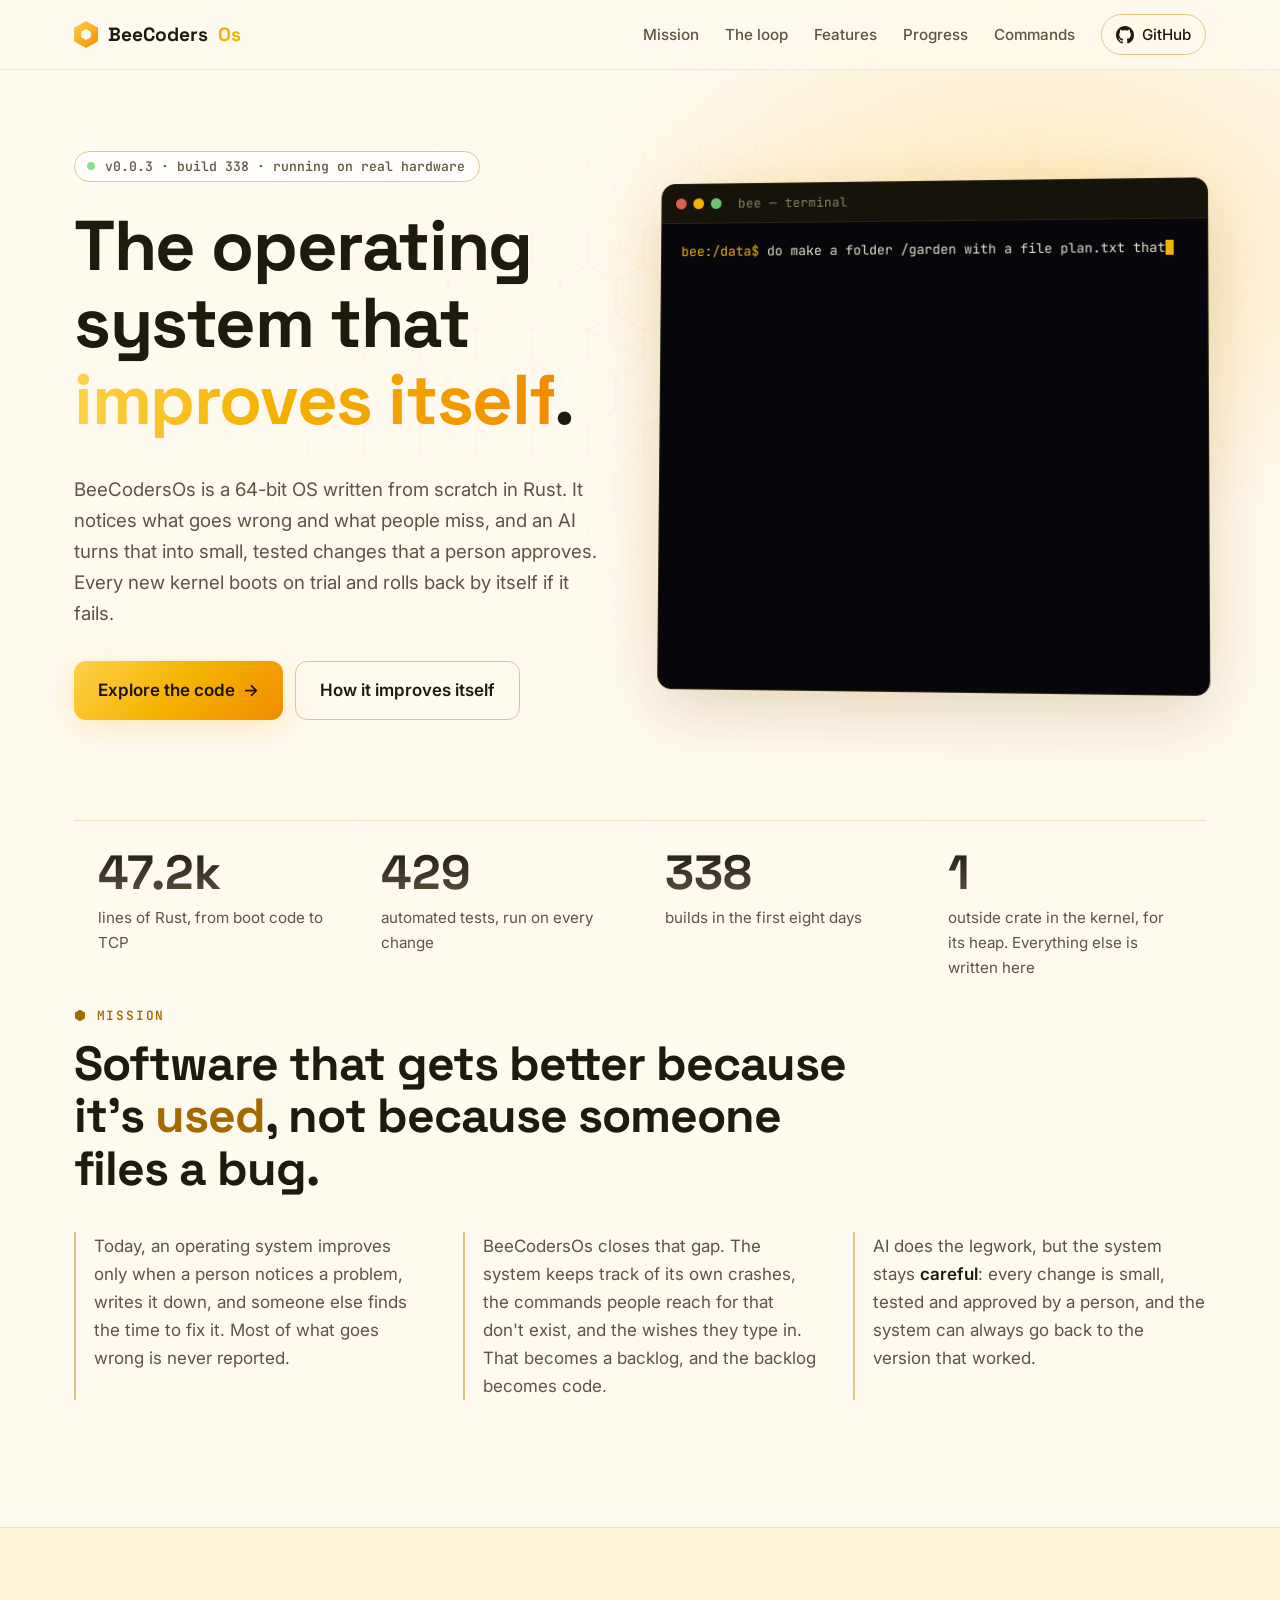
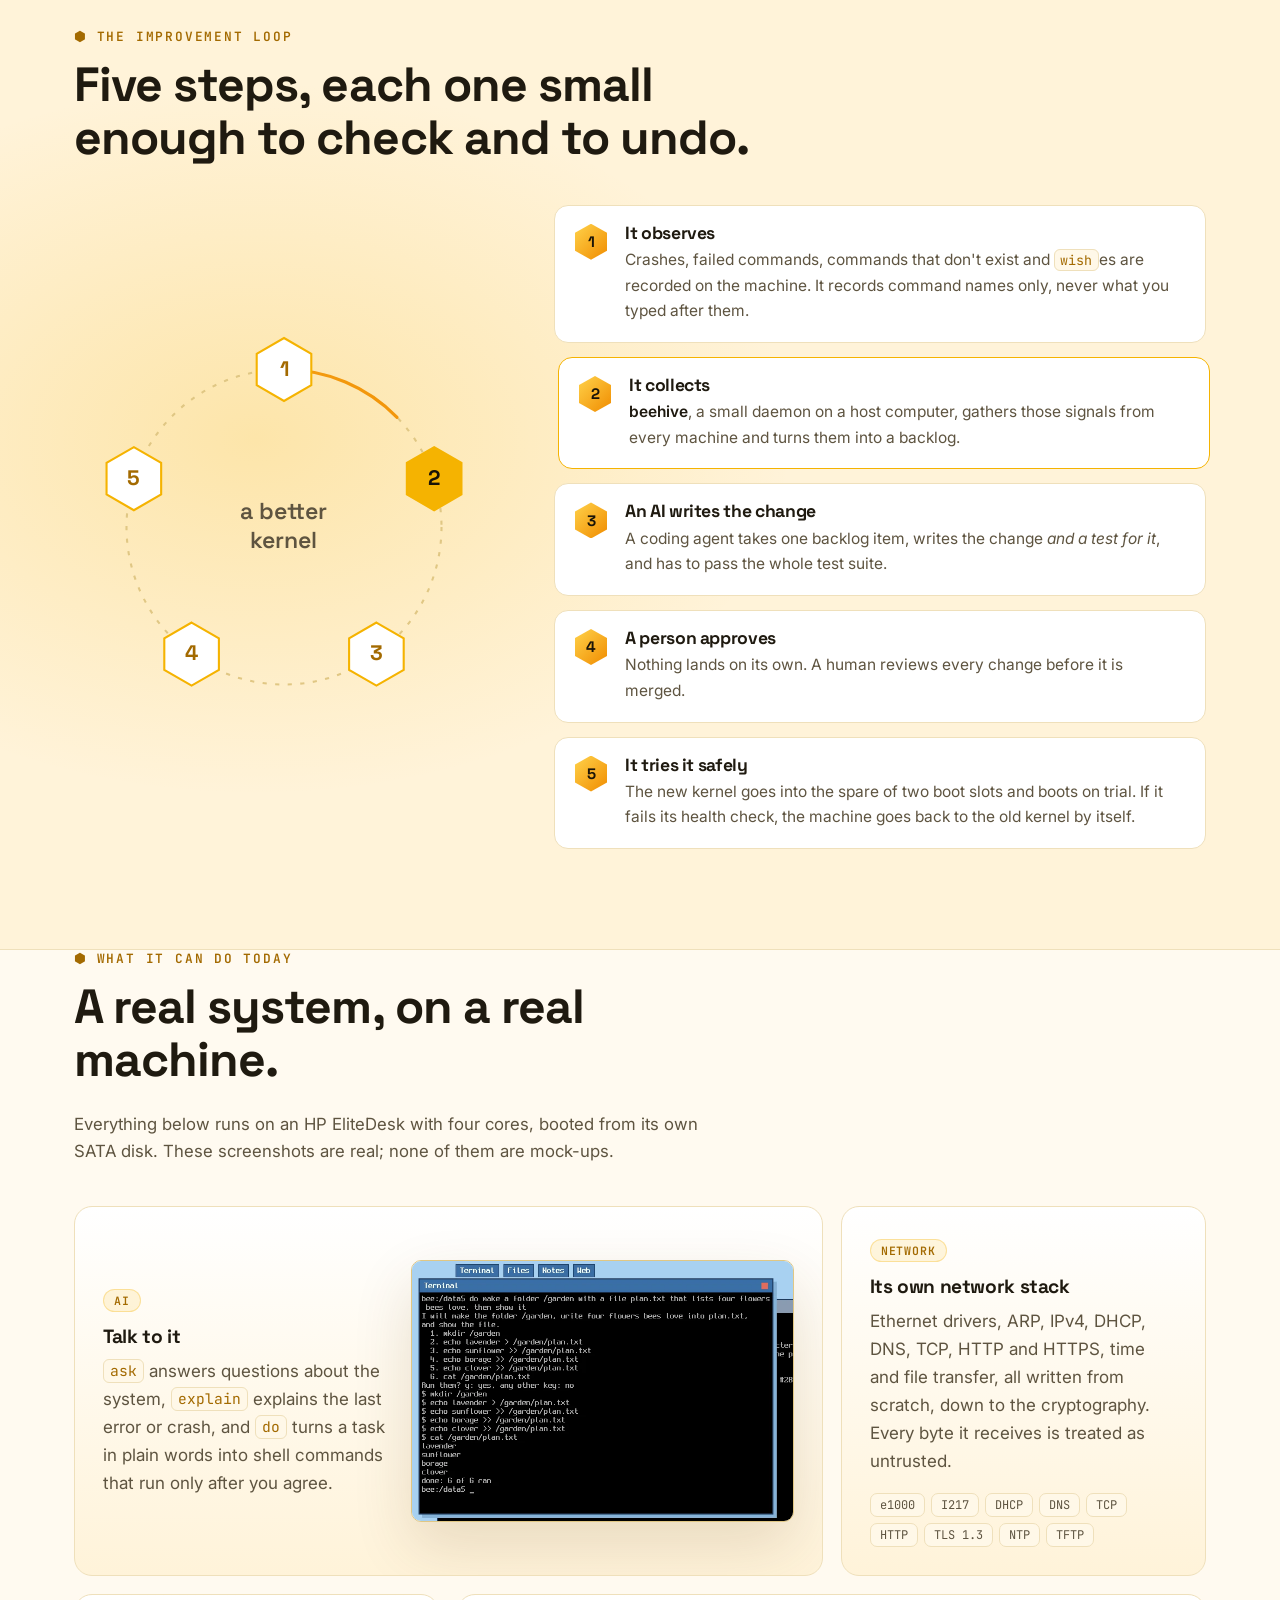
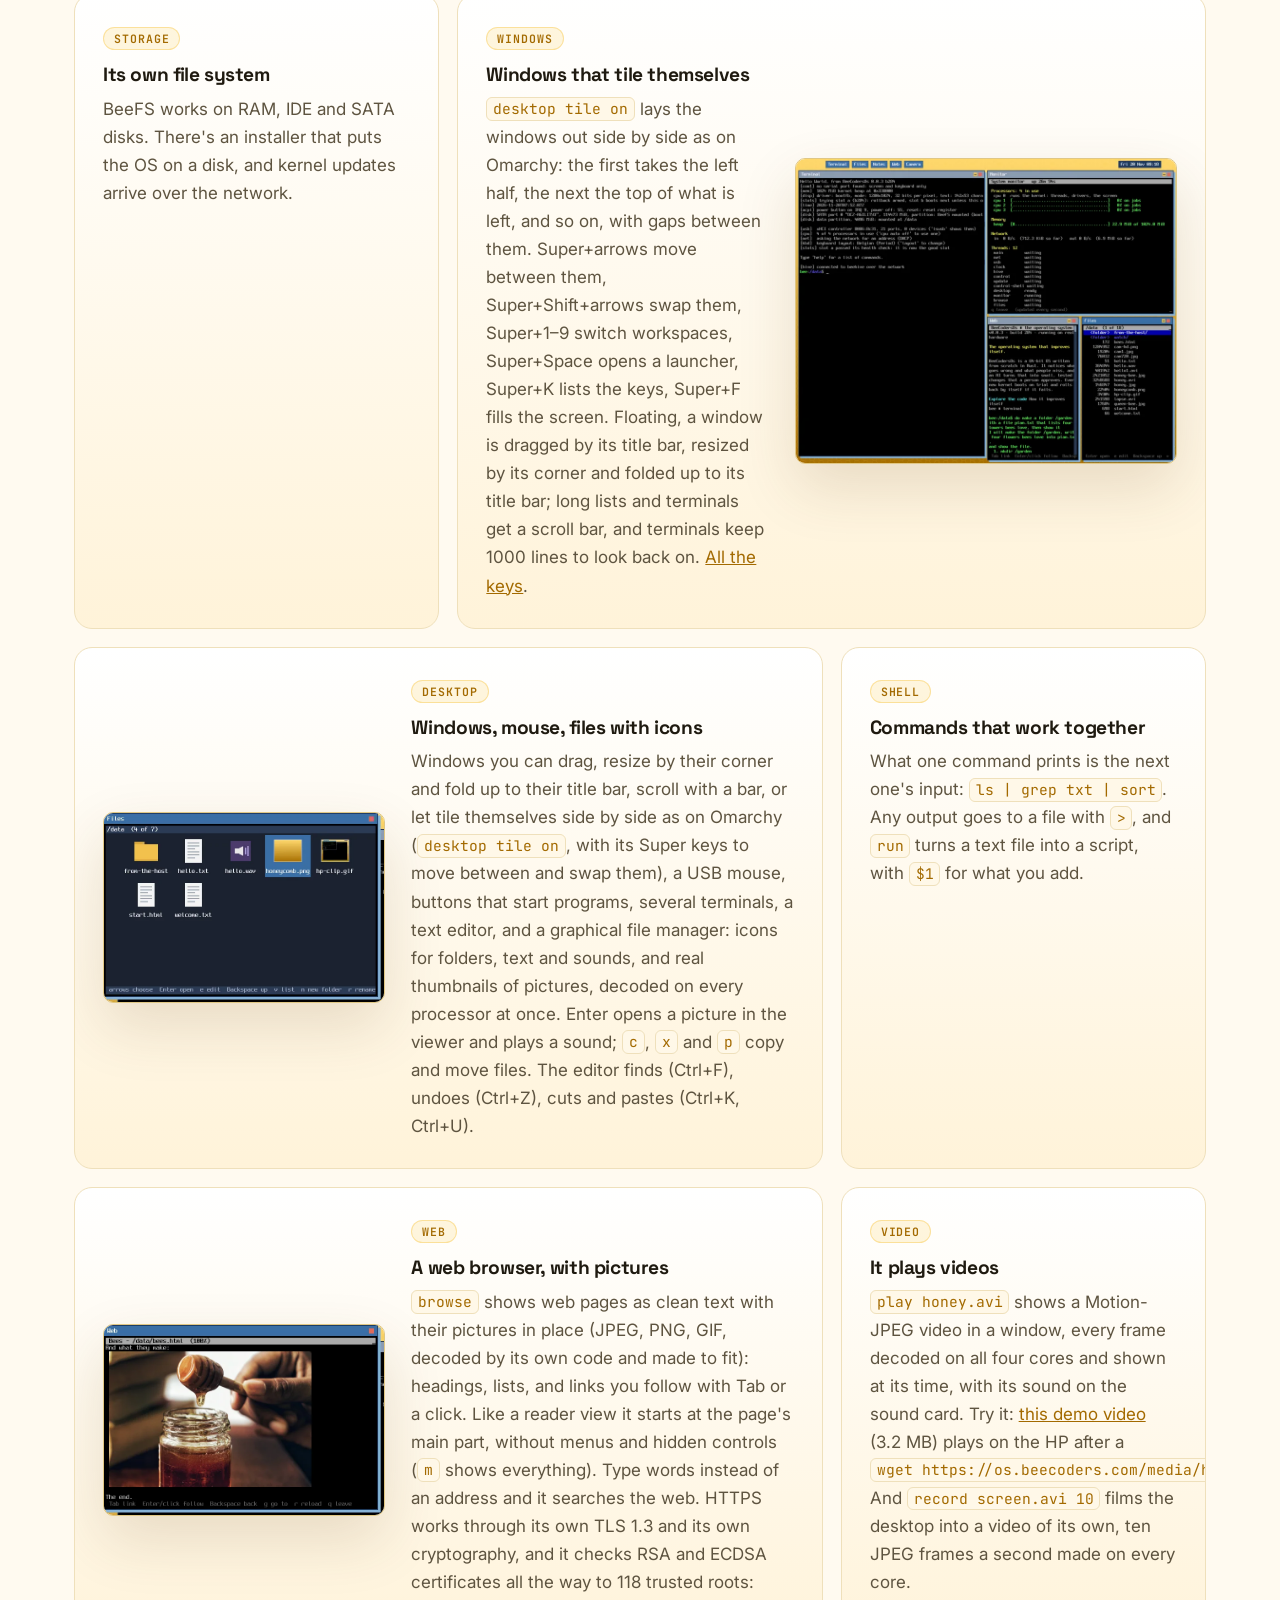
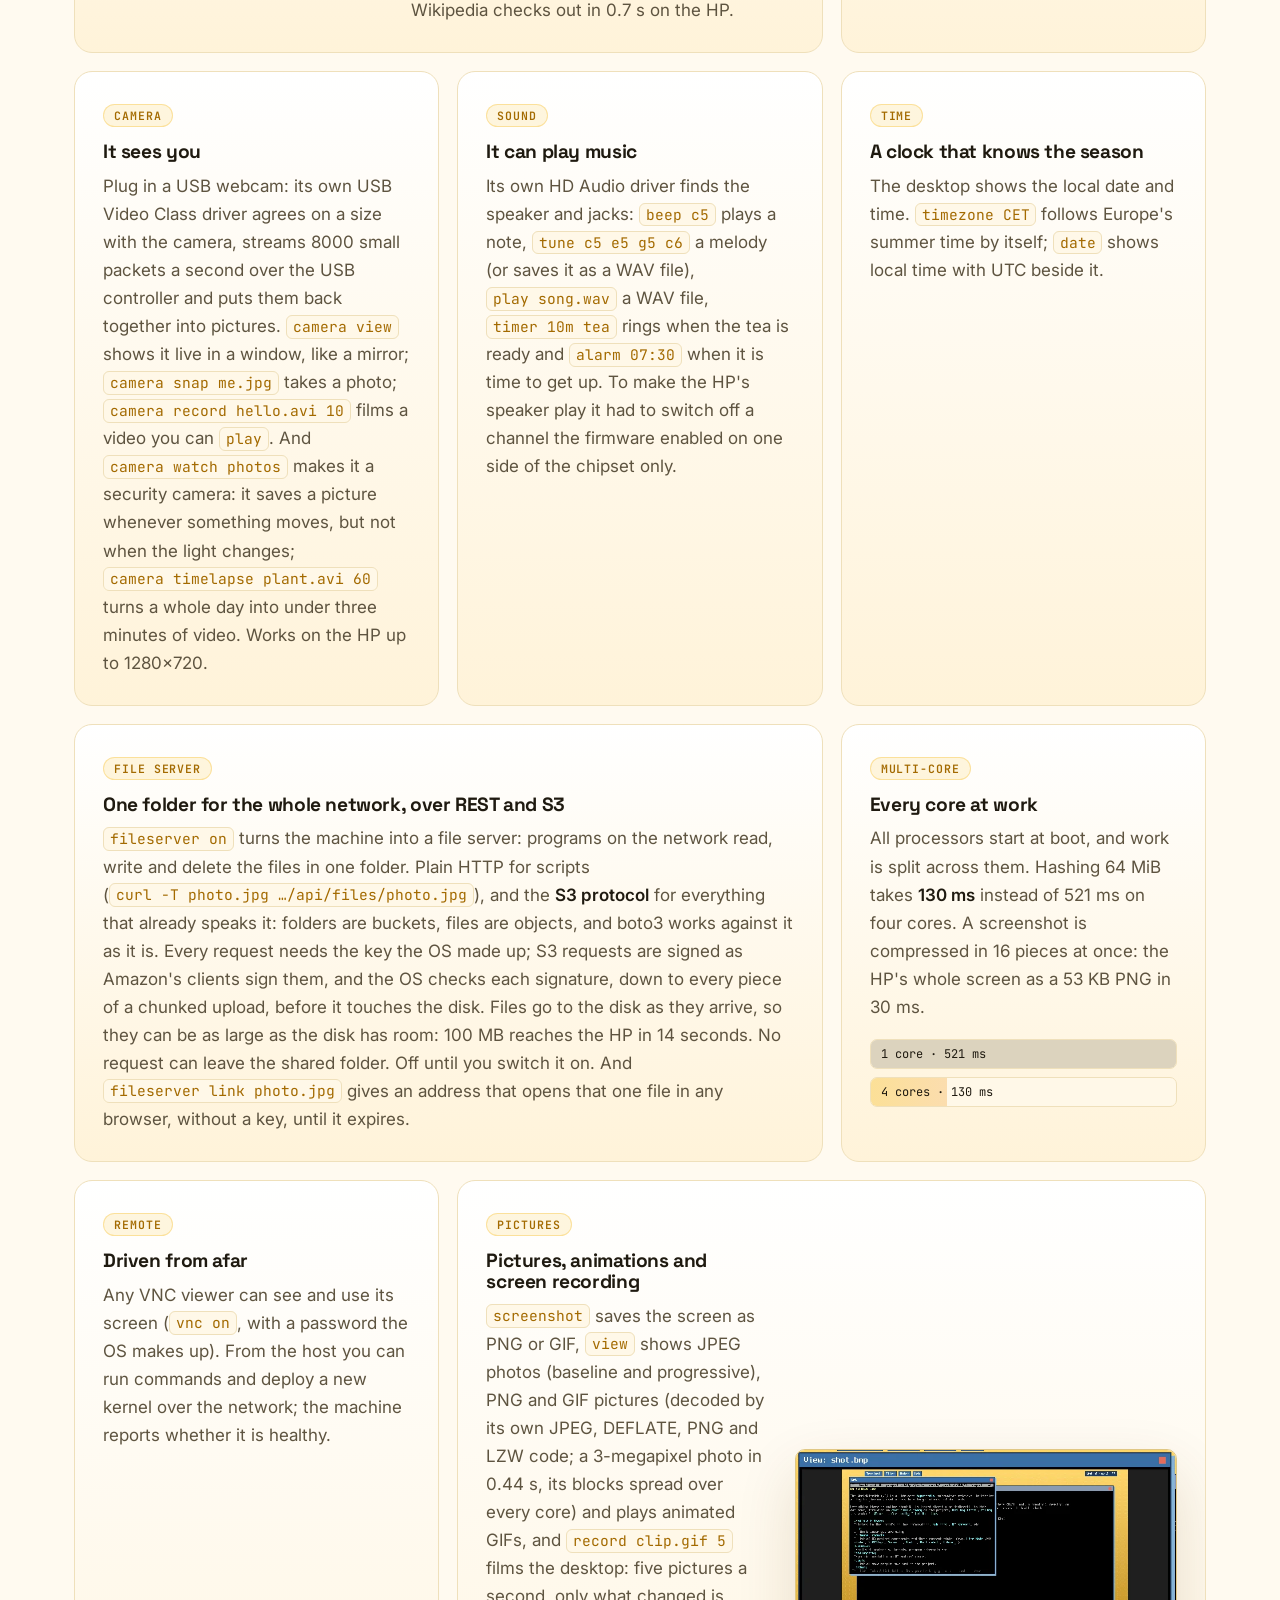
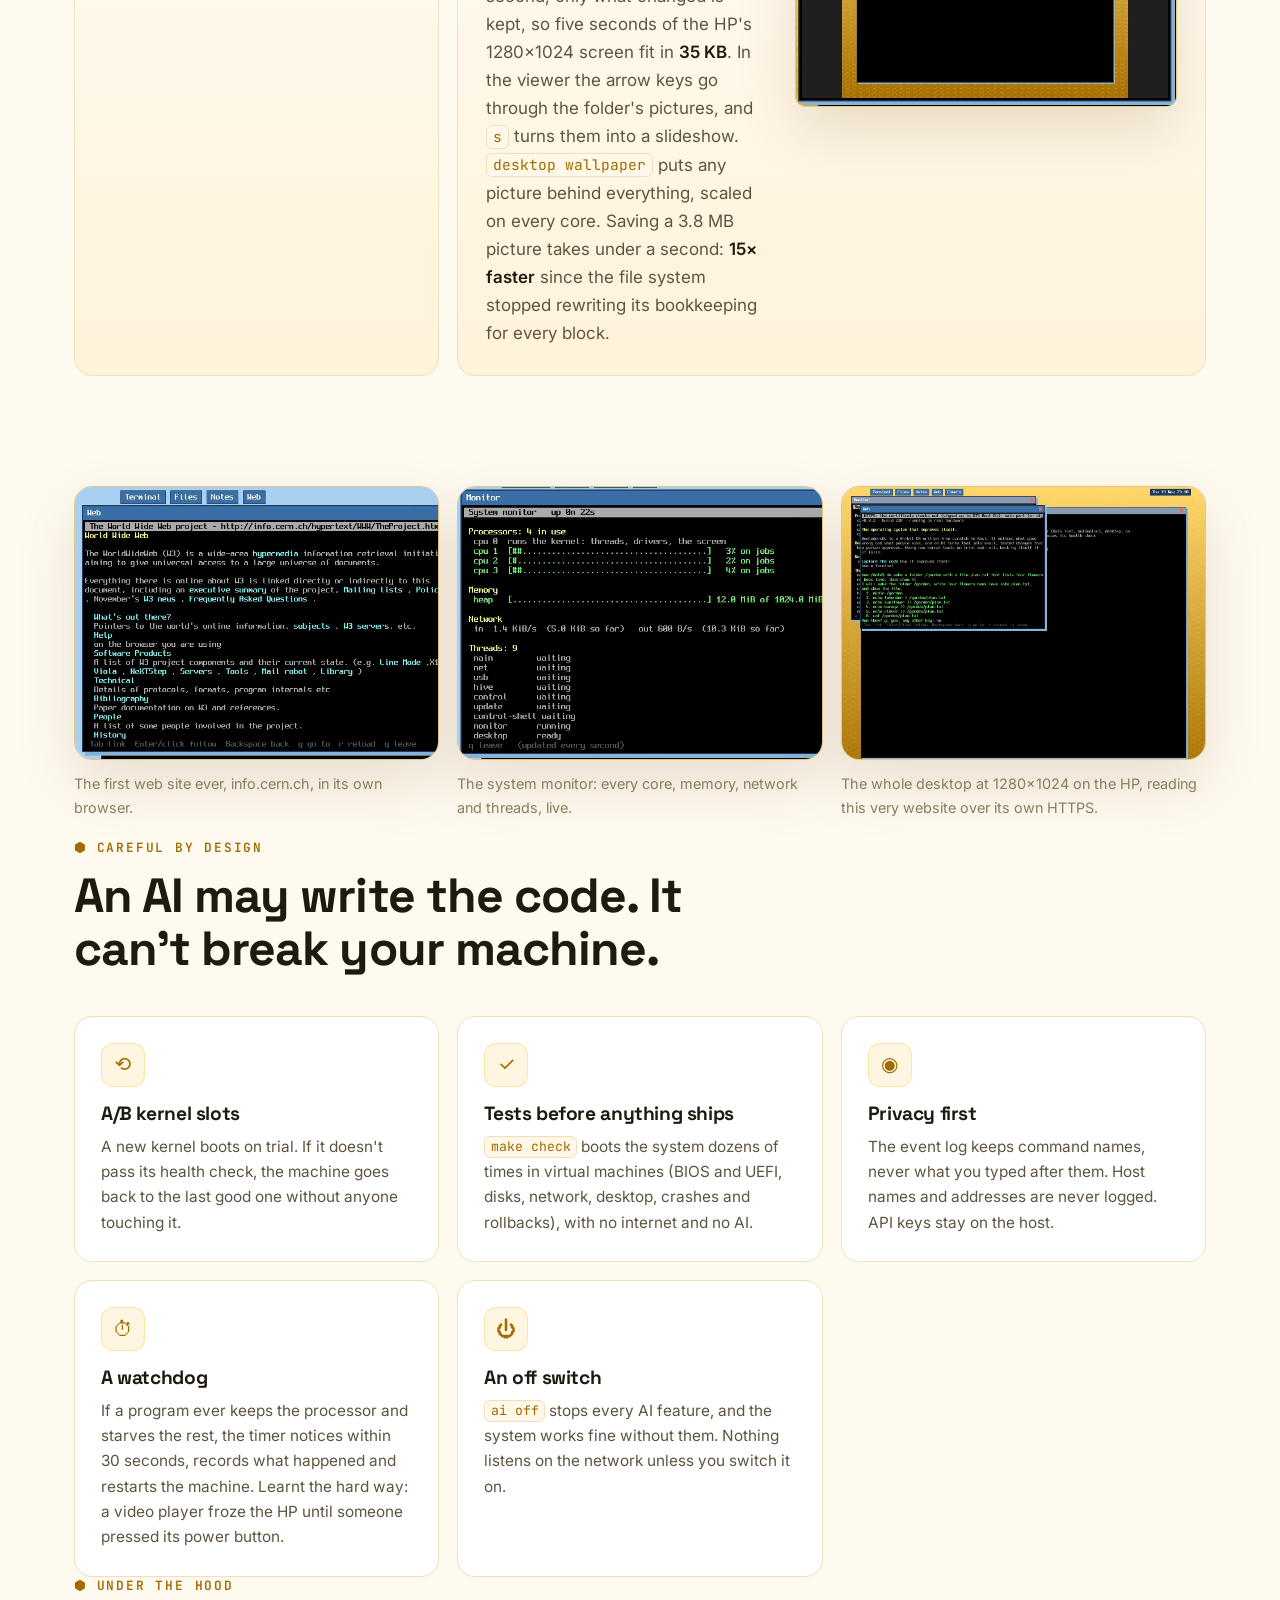
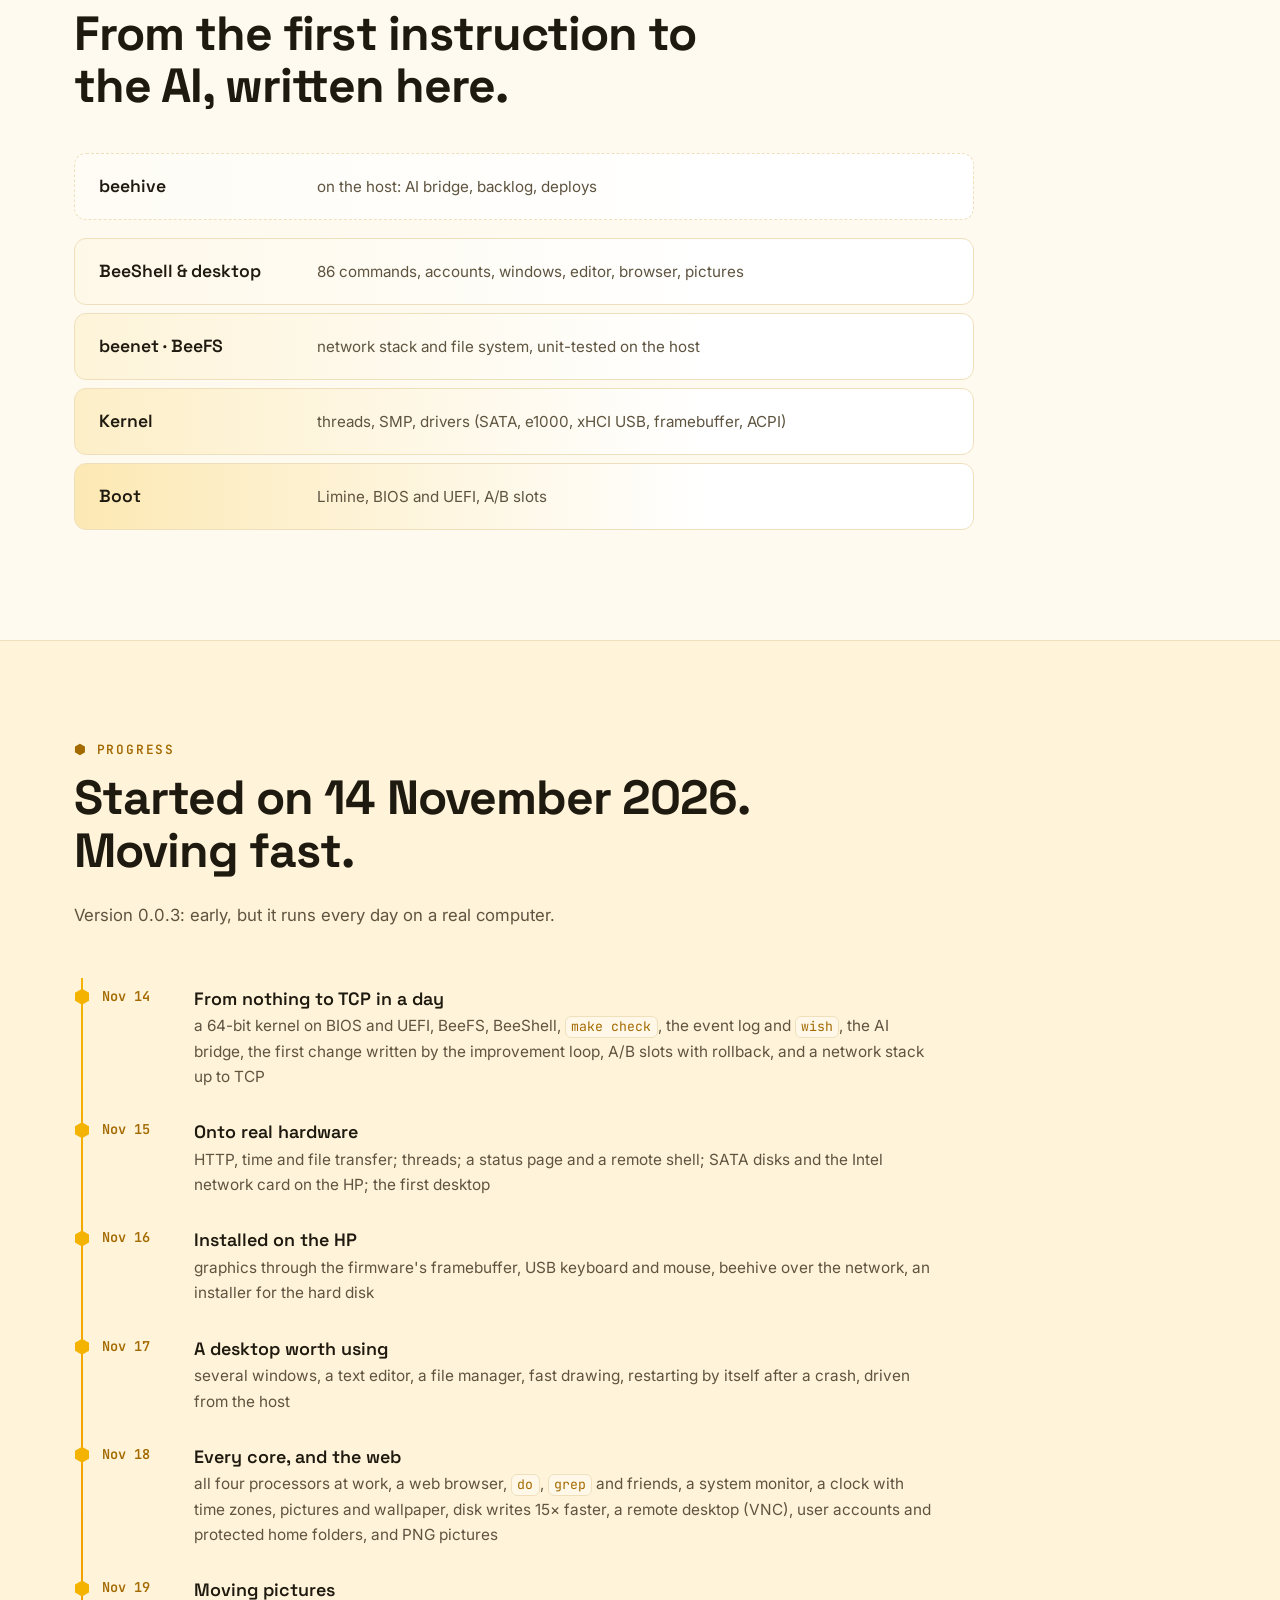
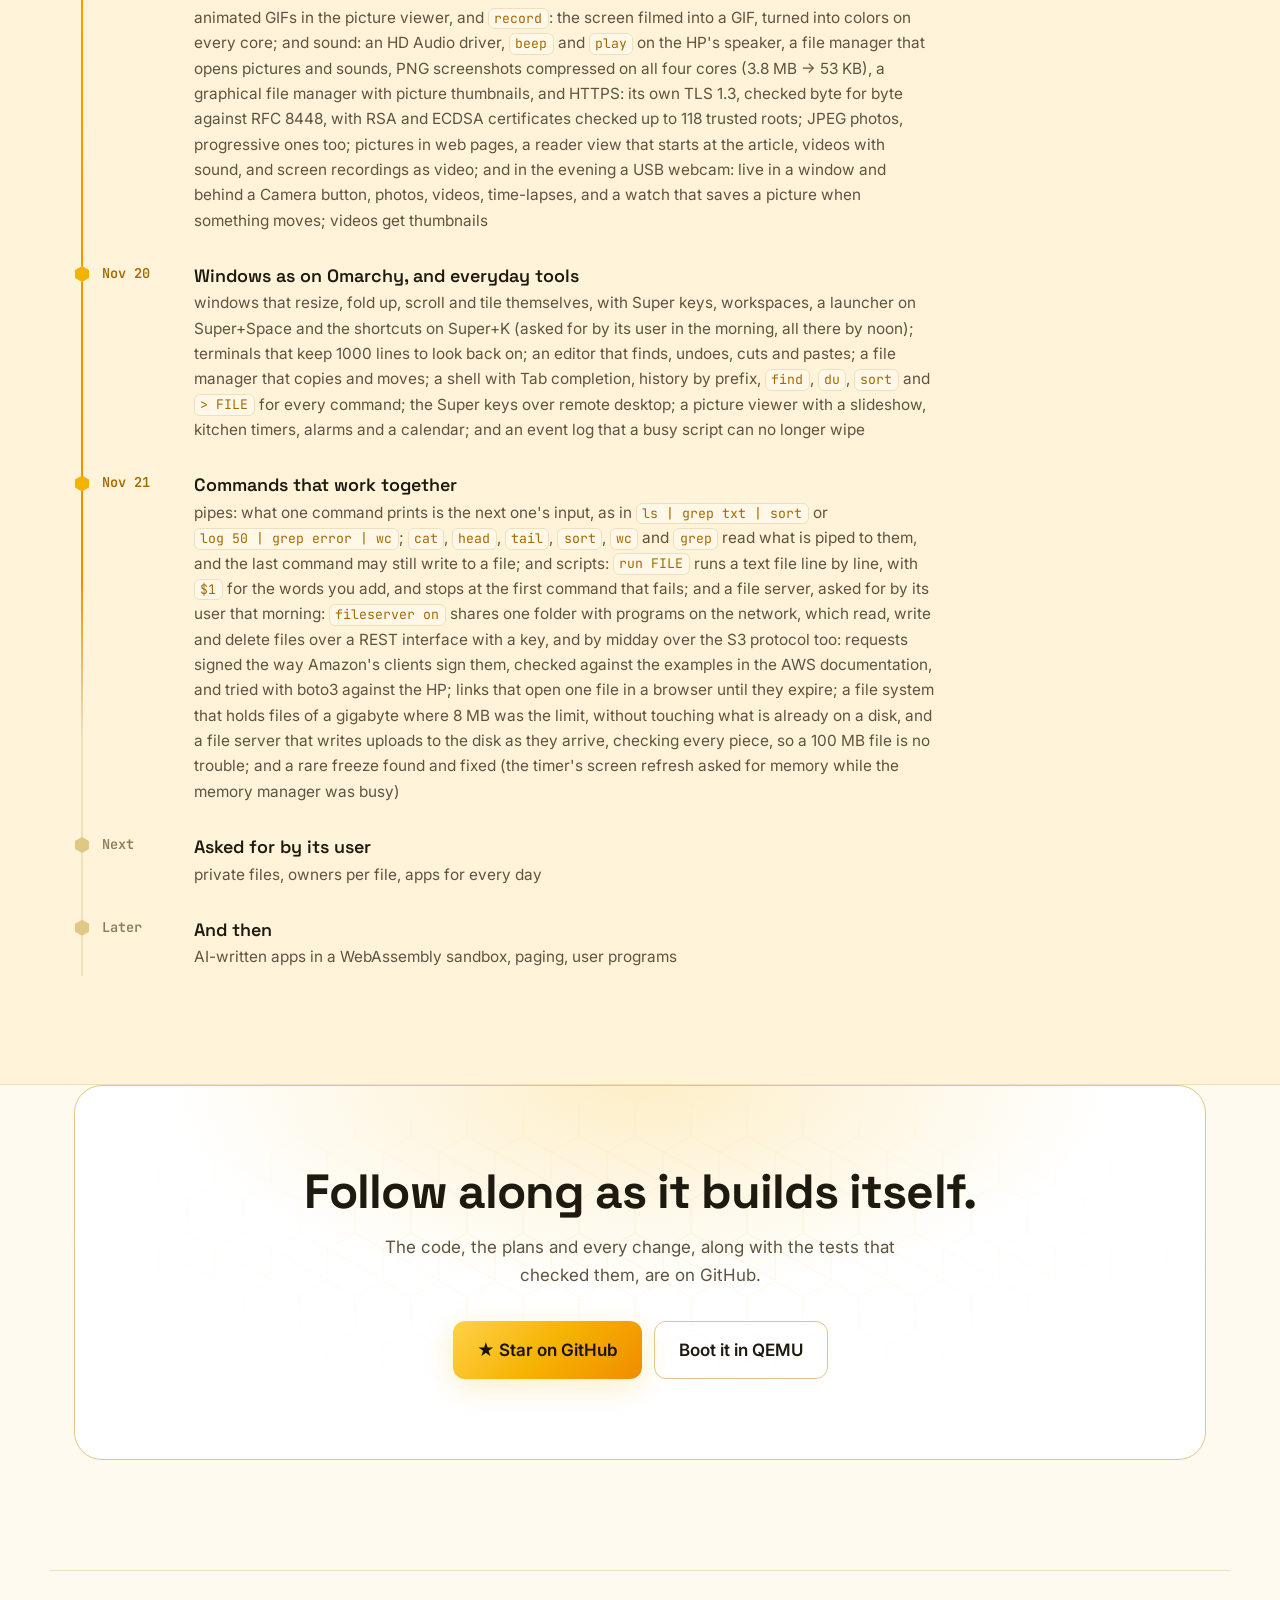
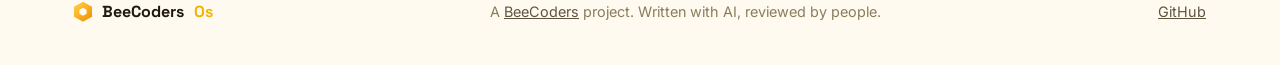
==== commit abe504ca: "Output over 4 MiB to a file or a pipe is said, not silently lost A single print larger than the capt" ====
--- a/website/index.html
+++ b/website/index.html
@@ -16,7 +16,7 @@
 <link rel="preconnect" href="https://fonts.googleapis.com">
 <link rel="preconnect" href="https://fonts.gstatic.com" crossorigin>
 <link href="https://fonts.googleapis.com/css2?family=Space+Grotesk:wght@500;700&family=Inter:wght@400;500;600&family=JetBrains+Mono:wght@400;600&display=swap" rel="stylesheet">
-<link rel="stylesheet" href="style.css?v=337">
+<link rel="stylesheet" href="style.css?v=338">
 <script src="site.js" defer></script>
 </head>
 <body>
@@ -45,7 +45,7 @@
   <div class="hive-bg" aria-hidden="true"></div>
   <div class="wrap hero-grid">
     <div class="hero-text">
-      <p class="pill"><span class="dot"></span> v0.0.3 · build 337 · running on real hardware</p>
+      <p class="pill"><span class="dot"></span> v0.0.3 · build 338 · running on real hardware</p>
       <h1>The operating system that <span class="honey">improves itself</span>.</h1>
       <p class="lead">BeeCodersOs is a 64-bit OS written from scratch in Rust. It notices what goes
         wrong and what people miss, and an AI turns that into small, tested changes that a person
@@ -84,8 +84,8 @@
 <!-- ======================================================== numbers -->
 <section class="wrap numbers" aria-label="In numbers">
   <div><strong data-count="47200">47.2k</strong><span>lines of Rust, from boot code to TCP</span></div>
-  <div><strong data-count="428">428</strong><span>automated tests, run on every change</span></div>
-  <div><strong data-count="337">337</strong><span>builds in the first eight days</span></div>
+  <div><strong data-count="429">429</strong><span>automated tests, run on every change</span></div>
+  <div><strong data-count="338">338</strong><span>builds in the first eight days</span></div>
   <div><strong>1</strong><span>outside crate in the kernel, for its heap. Everything else is written here</span></div>
 </section>
 
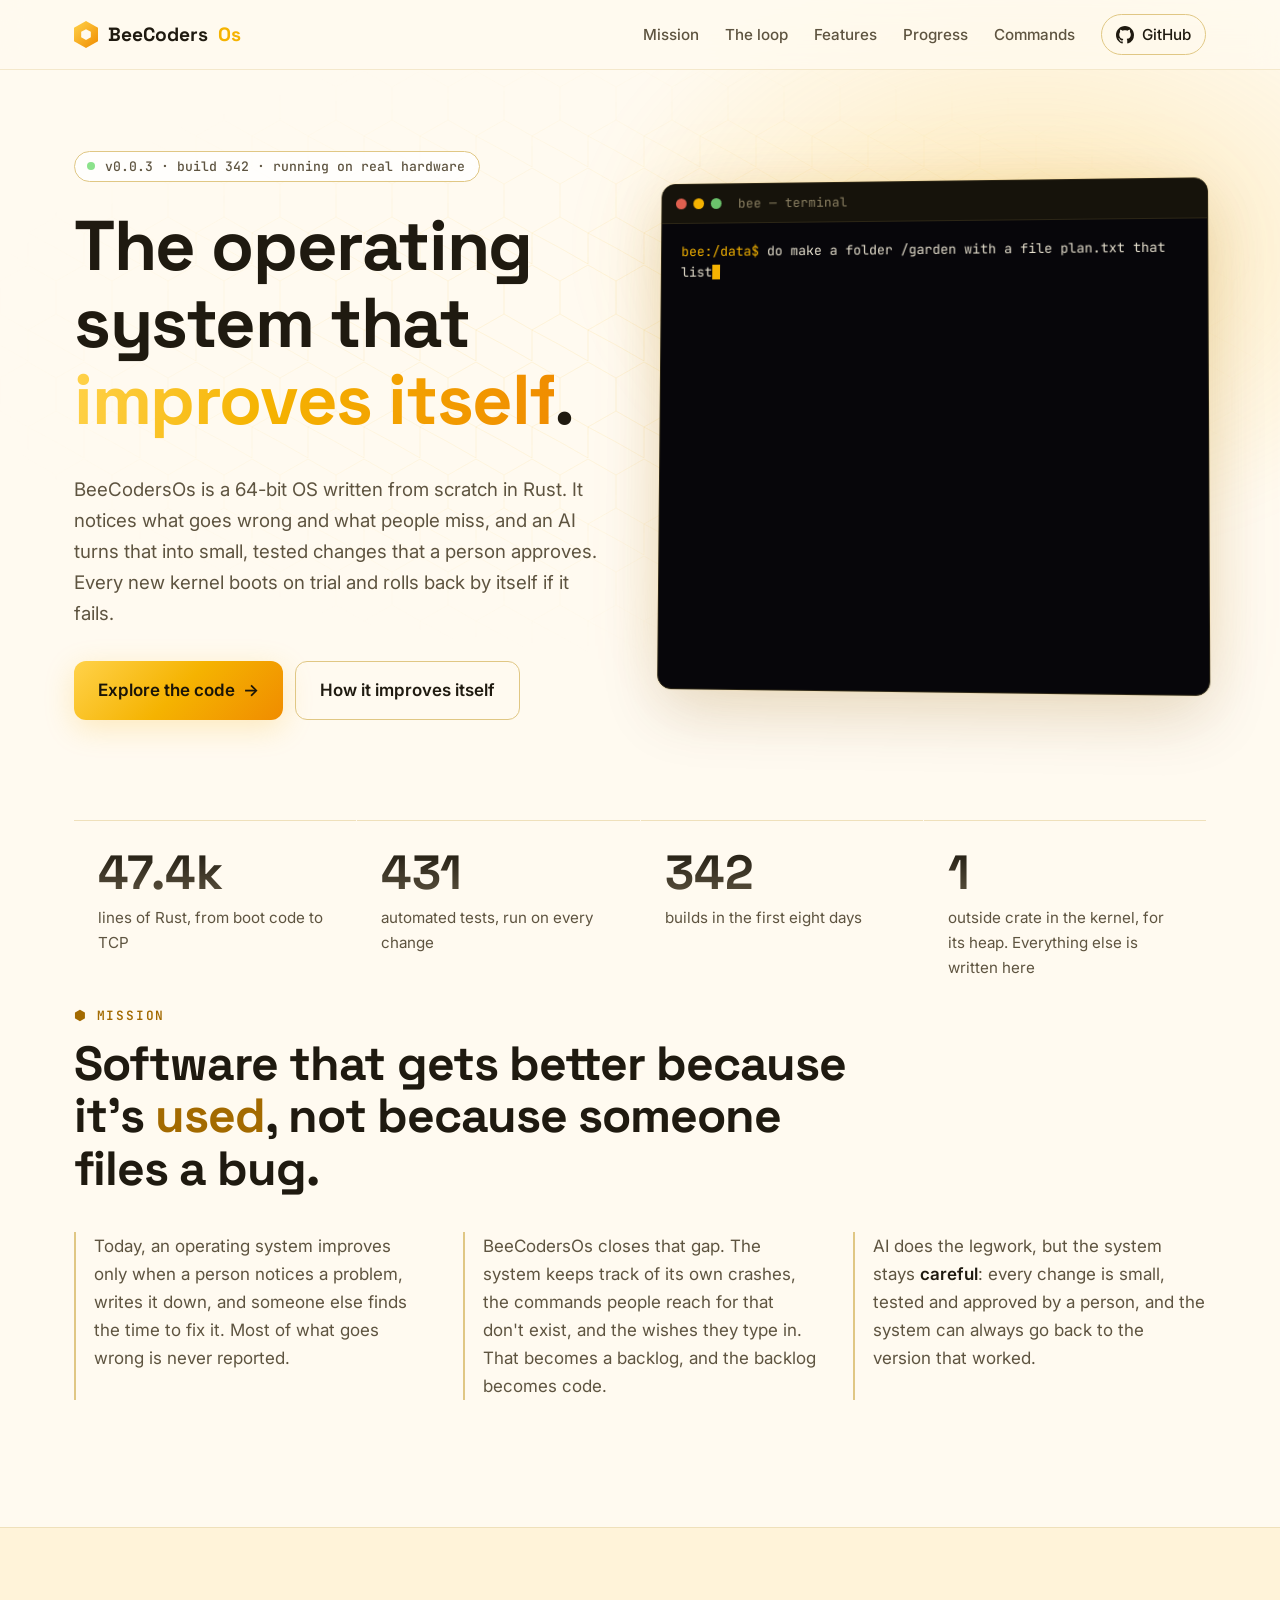
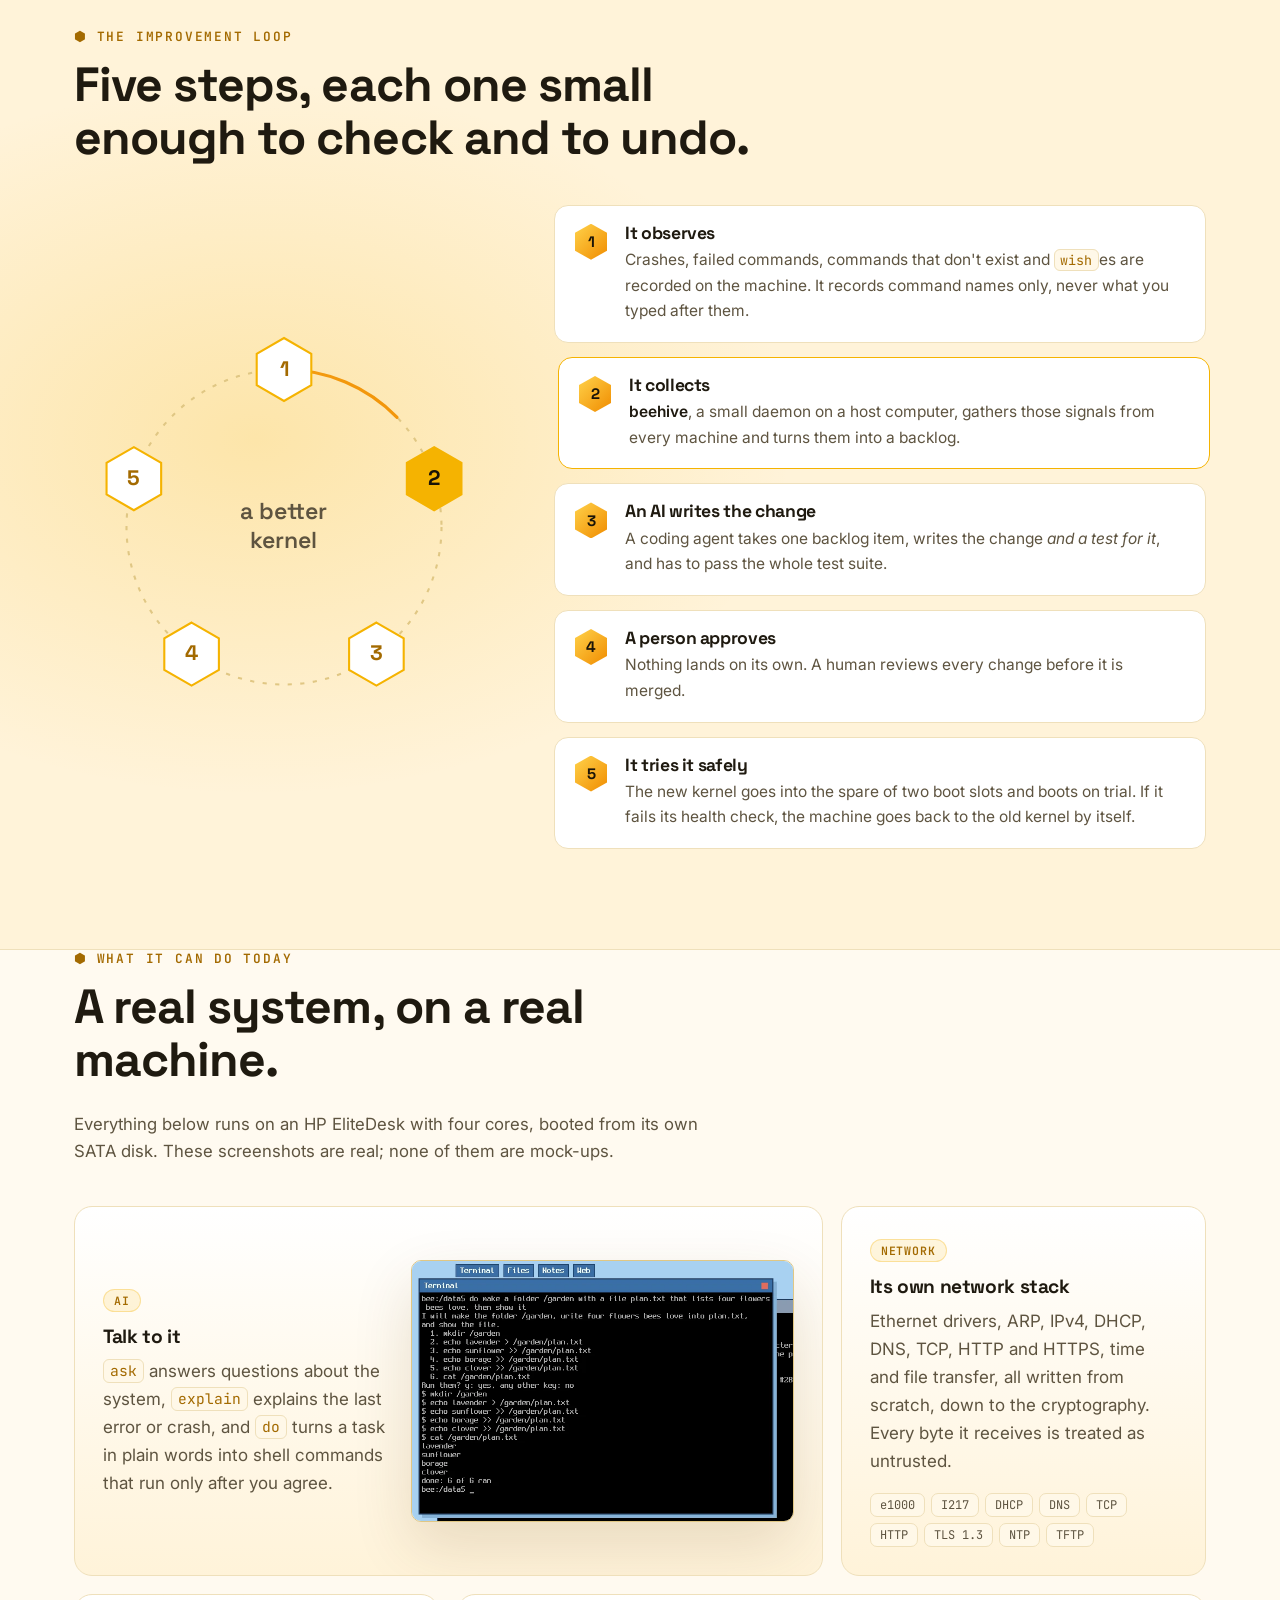
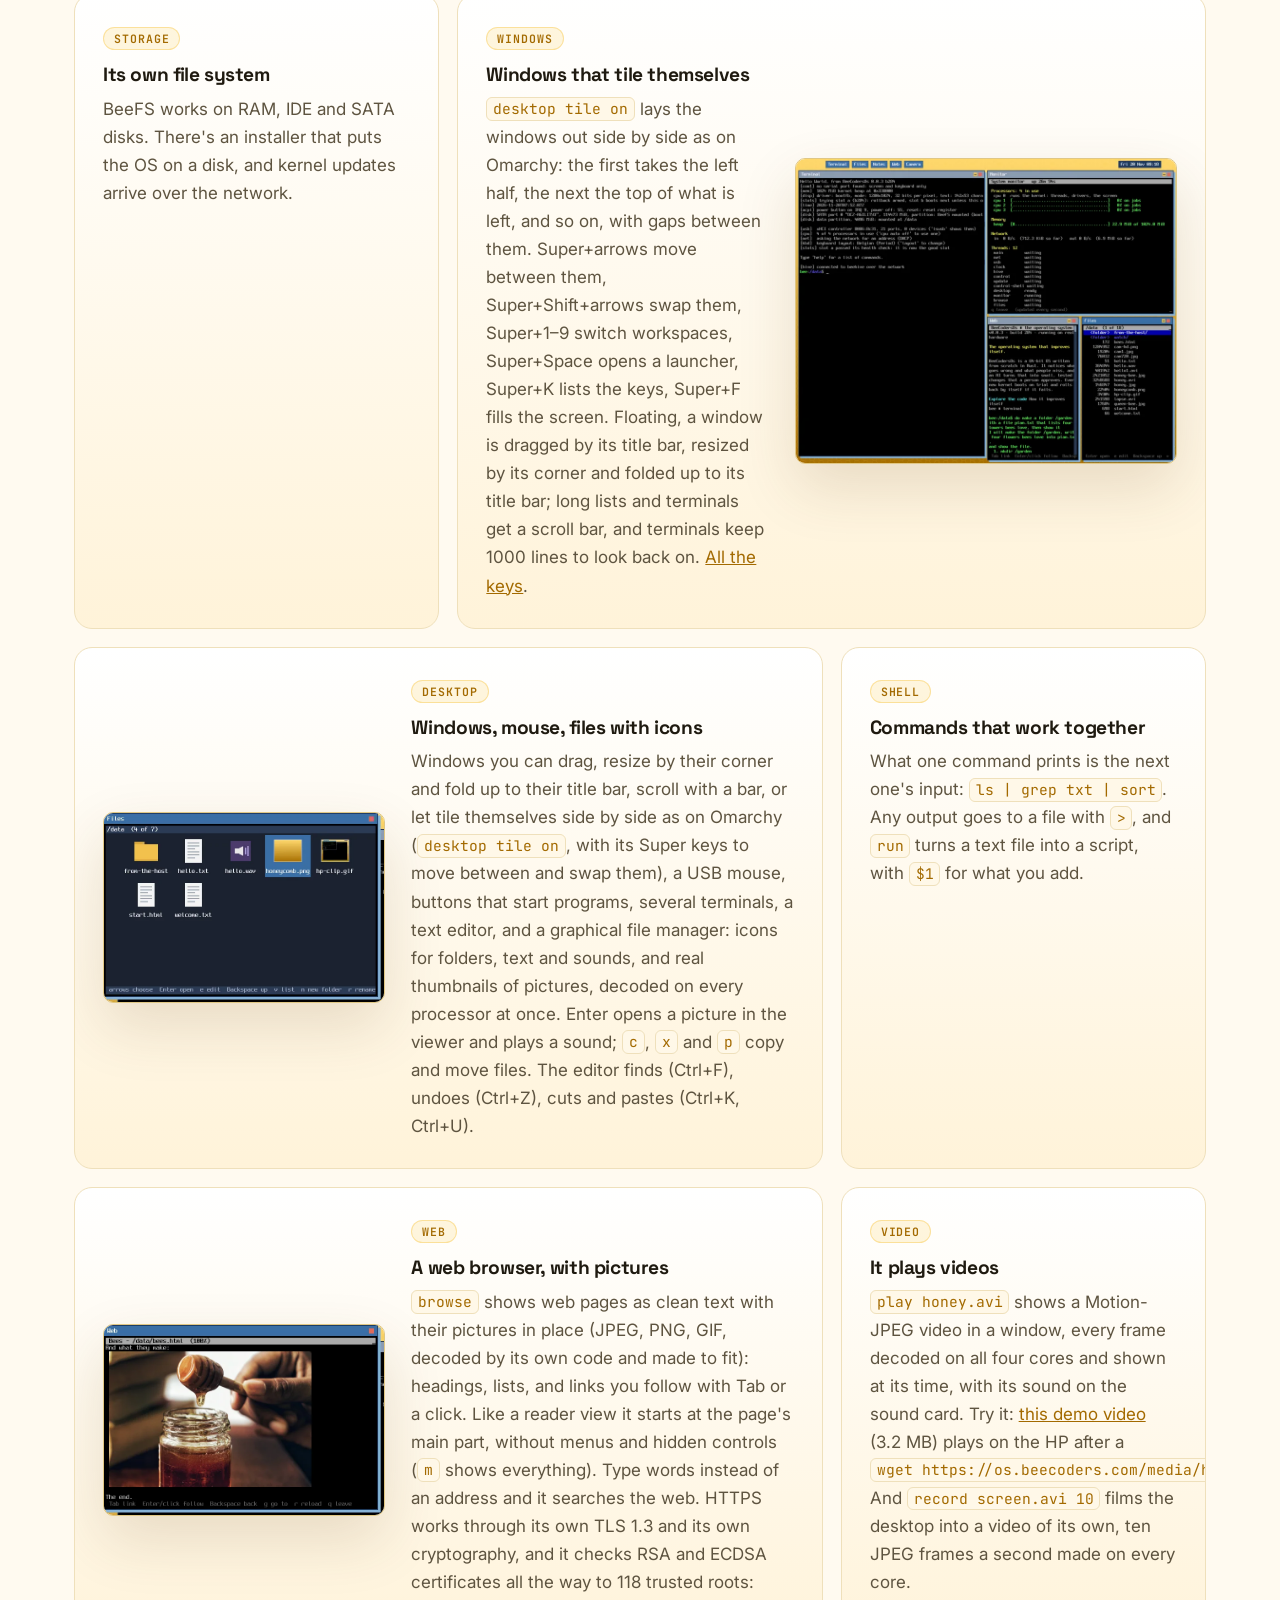
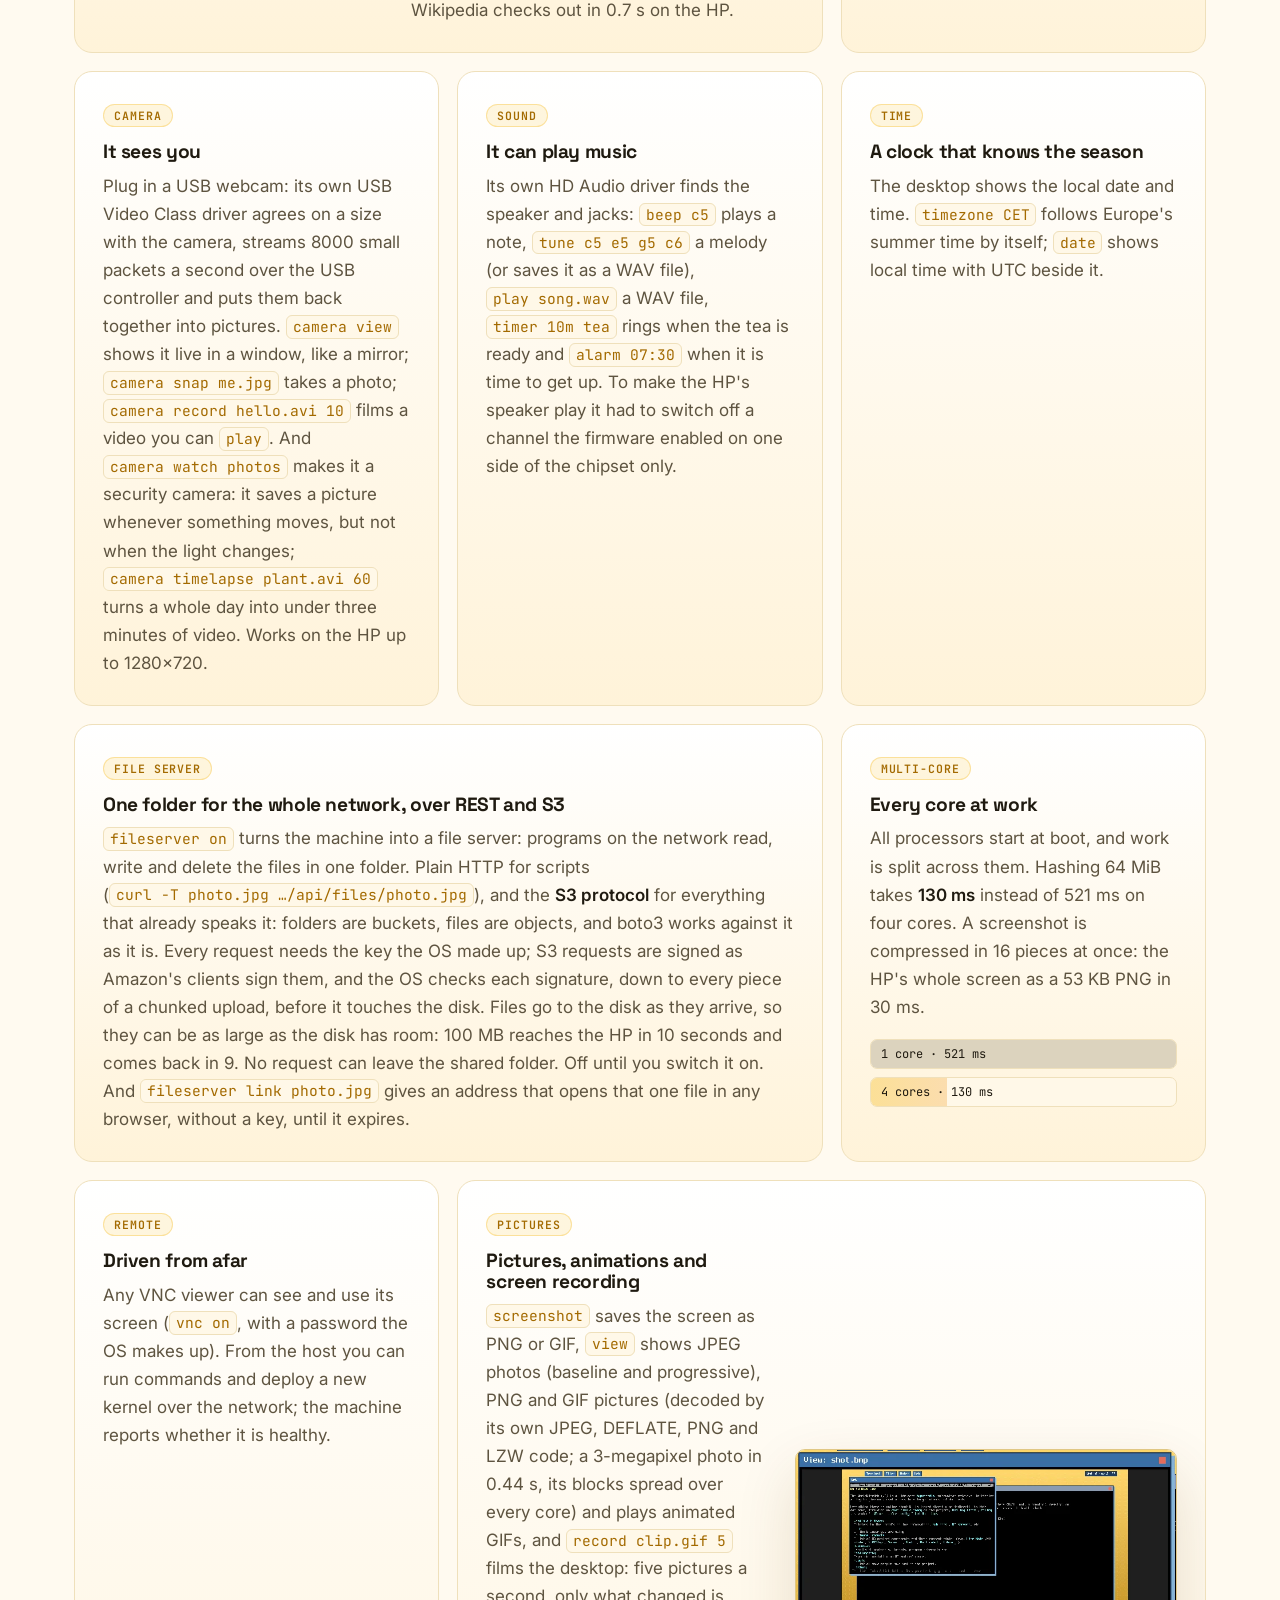
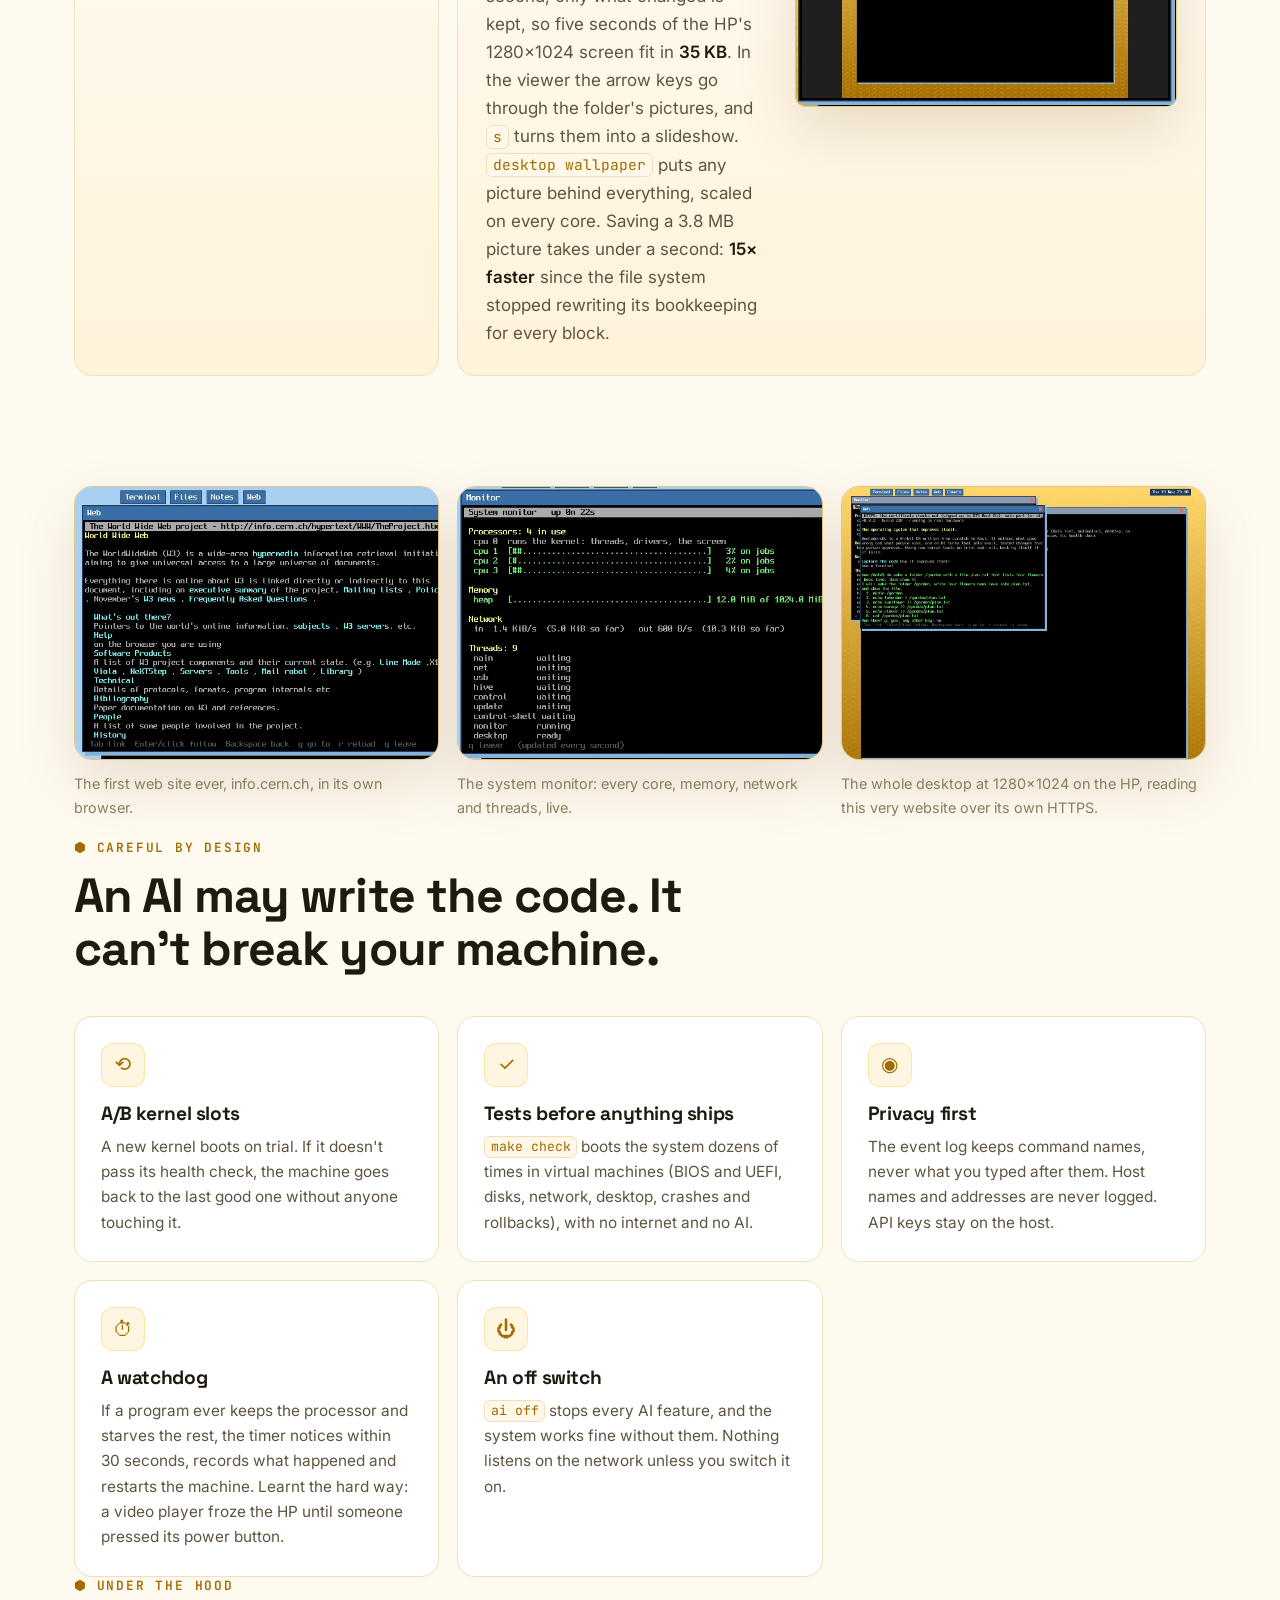
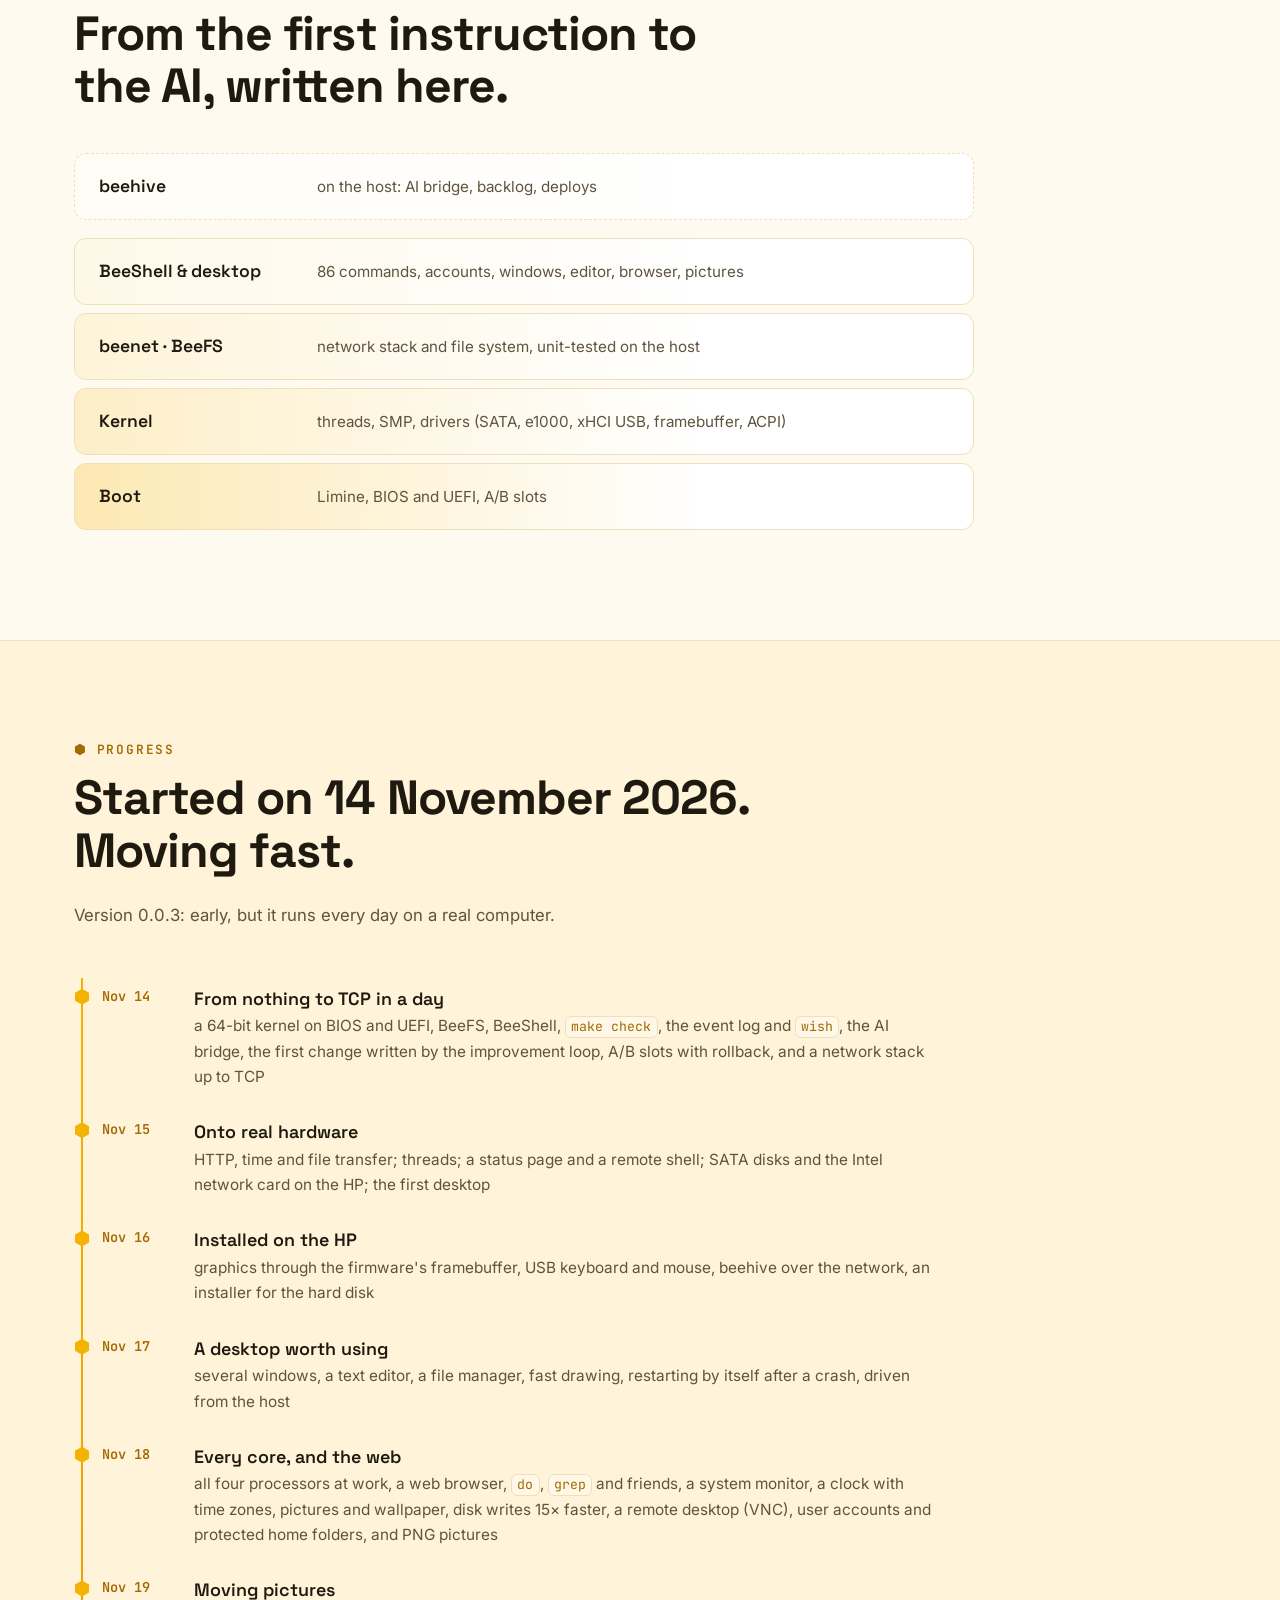
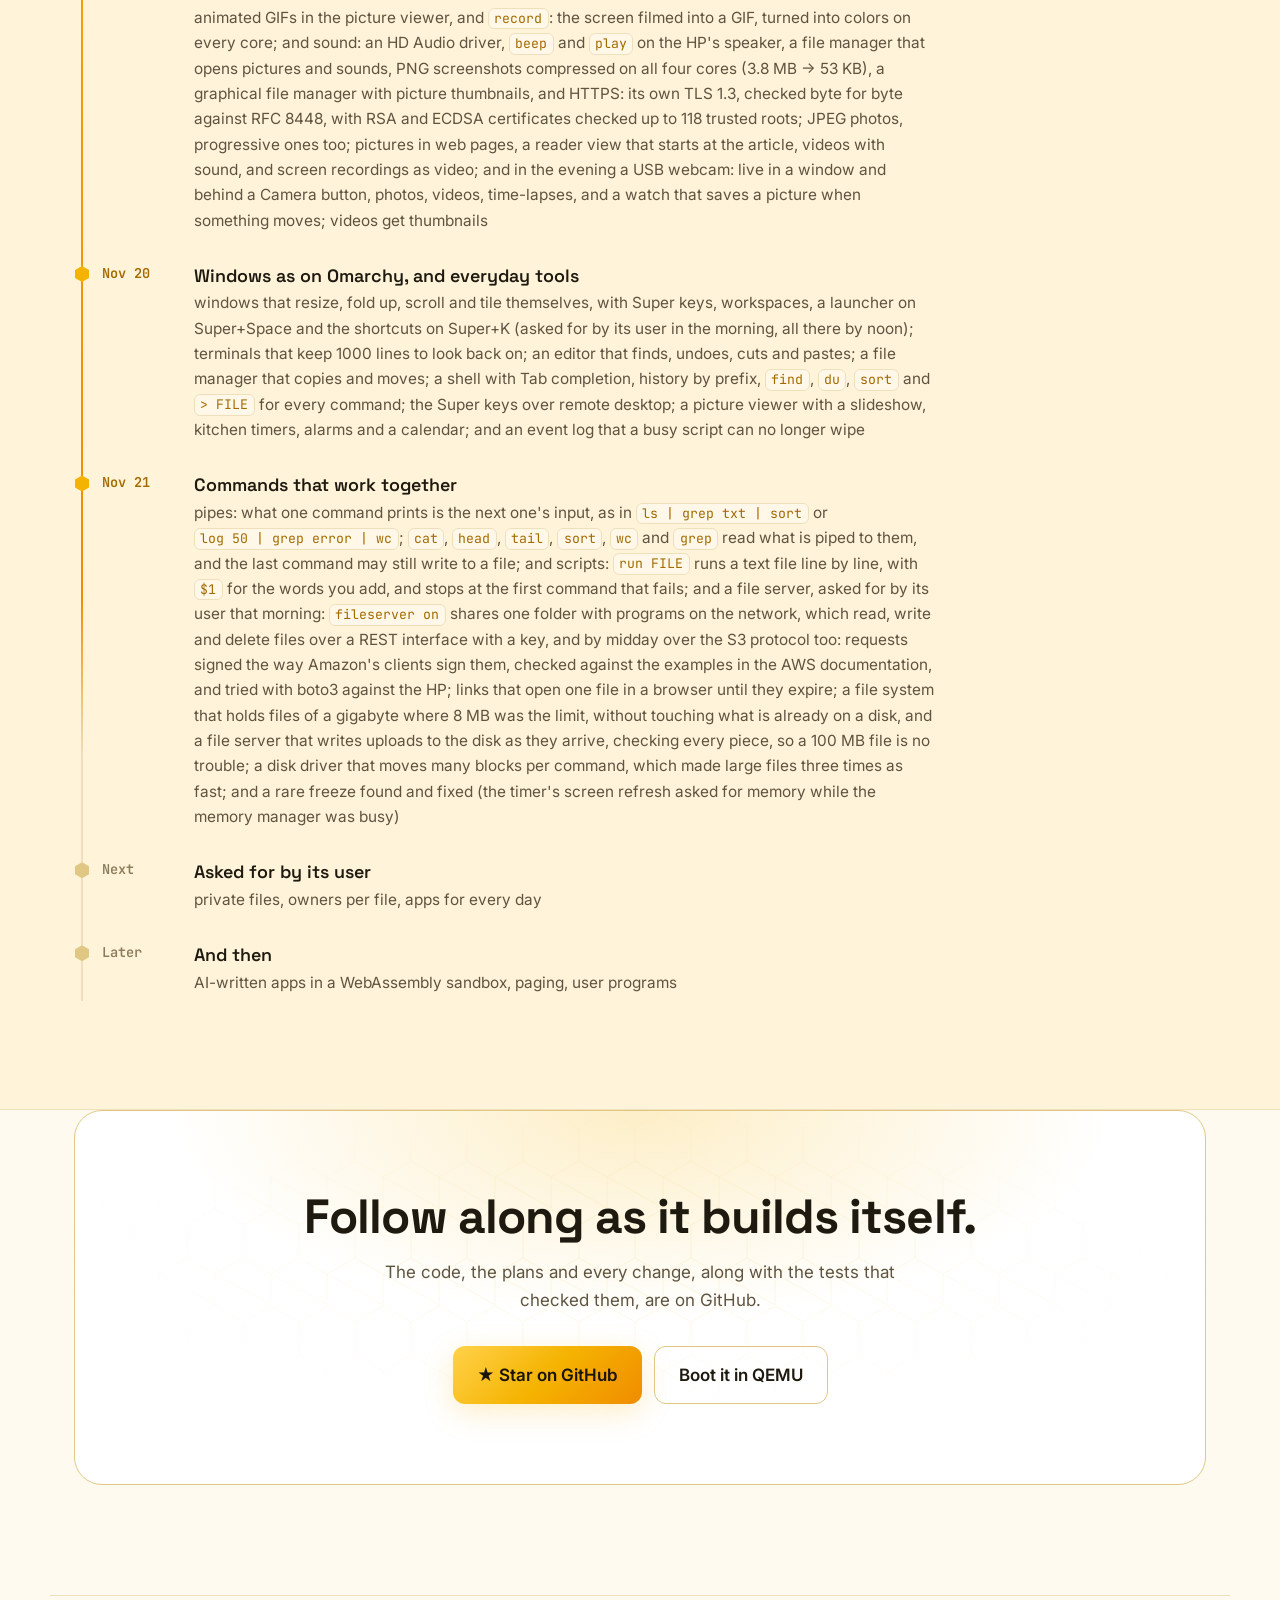
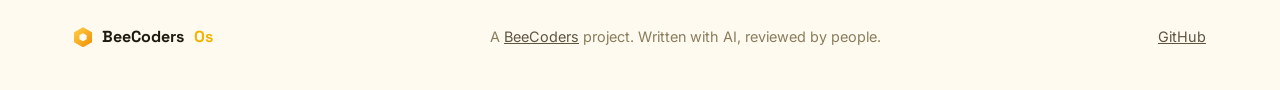
==== commit 5c294dda: "Large files three times as fast: runs of blocks in one disk command BeeFS reads and writes whole blo" ====
--- a/website/index.html
+++ b/website/index.html
@@ -16,7 +16,7 @@
 <link rel="preconnect" href="https://fonts.googleapis.com">
 <link rel="preconnect" href="https://fonts.gstatic.com" crossorigin>
 <link href="https://fonts.googleapis.com/css2?family=Space+Grotesk:wght@500;700&family=Inter:wght@400;500;600&family=JetBrains+Mono:wght@400;600&display=swap" rel="stylesheet">
-<link rel="stylesheet" href="style.css?v=338">
+<link rel="stylesheet" href="style.css?v=342">
 <script src="site.js" defer></script>
 </head>
 <body>
@@ -45,7 +45,7 @@
   <div class="hive-bg" aria-hidden="true"></div>
   <div class="wrap hero-grid">
     <div class="hero-text">
-      <p class="pill"><span class="dot"></span> v0.0.3 · build 338 · running on real hardware</p>
+      <p class="pill"><span class="dot"></span> v0.0.3 · build 342 · running on real hardware</p>
       <h1>The operating system that <span class="honey">improves itself</span>.</h1>
       <p class="lead">BeeCodersOs is a 64-bit OS written from scratch in Rust. It notices what goes
         wrong and what people miss, and an AI turns that into small, tested changes that a person
@@ -83,9 +83,9 @@
 
 <!-- ======================================================== numbers -->
 <section class="wrap numbers" aria-label="In numbers">
-  <div><strong data-count="47200">47.2k</strong><span>lines of Rust, from boot code to TCP</span></div>
-  <div><strong data-count="429">429</strong><span>automated tests, run on every change</span></div>
-  <div><strong data-count="338">338</strong><span>builds in the first eight days</span></div>
+  <div><strong data-count="47400">47.4k</strong><span>lines of Rust, from boot code to TCP</span></div>
+  <div><strong data-count="431">431</strong><span>automated tests, run on every change</span></div>
+  <div><strong data-count="342">342</strong><span>builds in the first eight days</span></div>
   <div><strong>1</strong><span>outside crate in the kernel, for its heap. Everything else is written here</span></div>
 </section>
 
@@ -261,7 +261,7 @@
         <b>S3 protocol</b> for everything that already speaks it: folders are buckets, files are objects, and
         boto3 works against it as it is. Every request needs the key the OS made up; S3 requests are signed as
         Amazon's clients sign them, and the OS checks each signature, down to every piece of a chunked upload, before
-        it touches the disk. Files go to the disk as they arrive, so they can be as large as the disk has room: 100 MB reaches the HP in 14 seconds. No request can leave the shared folder. Off until you switch it on. And <code>fileserver link photo.jpg</code>
+        it touches the disk. Files go to the disk as they arrive, so they can be as large as the disk has room: 100 MB reaches the HP in 10 seconds and comes back in 9. No request can leave the shared folder. Off until you switch it on. And <code>fileserver link photo.jpg</code>
         gives an address that opens that one file in any browser, without a key, until it expires.</p>
     </article>
 
@@ -348,7 +348,7 @@
       <li class="done"><time>Nov 18</time><b>Every core, and the web</b><span>all four processors at work, a web browser, <code>do</code>, <code>grep</code> and friends, a system monitor, a clock with time zones, pictures and wallpaper, disk writes 15× faster, a remote desktop (VNC), user accounts and protected home folders, and PNG pictures</span></li>
       <li class="done"><time>Nov 19</time><b>Moving pictures</b><span>animated GIFs in the picture viewer, and <code>record</code>: the screen filmed into a GIF, turned into colors on every core; and sound: an HD Audio driver, <code>beep</code> and <code>play</code> on the HP's speaker, a file manager that opens pictures and sounds, PNG screenshots compressed on all four cores (3.8 MB → 53 KB), a graphical file manager with picture thumbnails, and HTTPS: its own TLS 1.3, checked byte for byte against RFC 8448, with RSA and ECDSA certificates checked up to 118 trusted roots; JPEG photos, progressive ones too; pictures in web pages, a reader view that starts at the article, videos with sound, and screen recordings as video; and in the evening a USB webcam: live in a window and behind a Camera button, photos, videos, time-lapses, and a watch that saves a picture when something moves; videos get thumbnails</span></li>
       <li class="done"><time>Nov 20</time><b>Windows as on Omarchy, and everyday tools</b><span>windows that resize, fold up, scroll and tile themselves, with Super keys, workspaces, a launcher on Super+Space and the shortcuts on Super+K (asked for by its user in the morning, all there by noon); terminals that keep 1000 lines to look back on; an editor that finds, undoes, cuts and pastes; a file manager that copies and moves; a shell with Tab completion, history by prefix, <code>find</code>, <code>du</code>, <code>sort</code> and <code>&gt; FILE</code> for every command; the Super keys over remote desktop; a picture viewer with a slideshow, kitchen timers, alarms and a calendar; and an event log that a busy script can no longer wipe</span></li>
-      <li class="done"><time>Nov 21</time><b>Commands that work together</b><span>pipes: what one command prints is the next one's input, as in <code>ls | grep txt | sort</code> or <code>log 50 | grep error | wc</code>; <code>cat</code>, <code>head</code>, <code>tail</code>, <code>sort</code>, <code>wc</code> and <code>grep</code> read what is piped to them, and the last command may still write to a file; and scripts: <code>run FILE</code> runs a text file line by line, with <code>$1</code> for the words you add, and stops at the first command that fails; and a file server, asked for by its user that morning: <code>fileserver on</code> shares one folder with programs on the network, which read, write and delete files over a REST interface with a key, and by midday over the S3 protocol too: requests signed the way Amazon's clients sign them, checked against the examples in the AWS documentation, and tried with boto3 against the HP; links that open one file in a browser until they expire; a file system that holds files of a gigabyte where 8 MB was the limit, without touching what is already on a disk, and a file server that writes uploads to the disk as they arrive, checking every piece, so a 100 MB file is no trouble; and a rare freeze found and fixed (the timer's screen refresh asked for memory while the memory manager was busy)</span></li>
+      <li class="done"><time>Nov 21</time><b>Commands that work together</b><span>pipes: what one command prints is the next one's input, as in <code>ls | grep txt | sort</code> or <code>log 50 | grep error | wc</code>; <code>cat</code>, <code>head</code>, <code>tail</code>, <code>sort</code>, <code>wc</code> and <code>grep</code> read what is piped to them, and the last command may still write to a file; and scripts: <code>run FILE</code> runs a text file line by line, with <code>$1</code> for the words you add, and stops at the first command that fails; and a file server, asked for by its user that morning: <code>fileserver on</code> shares one folder with programs on the network, which read, write and delete files over a REST interface with a key, and by midday over the S3 protocol too: requests signed the way Amazon's clients sign them, checked against the examples in the AWS documentation, and tried with boto3 against the HP; links that open one file in a browser until they expire; a file system that holds files of a gigabyte where 8 MB was the limit, without touching what is already on a disk, and a file server that writes uploads to the disk as they arrive, checking every piece, so a 100 MB file is no trouble; a disk driver that moves many blocks per command, which made large files three times as fast; and a rare freeze found and fixed (the timer's screen refresh asked for memory while the memory manager was busy)</span></li>
       <li class="next"><time>Next</time><b>Asked for by its user</b><span>private files, owners per file, apps for every day</span></li>
       <li class="next"><time>Later</time><b>And then</b><span>AI-written apps in a WebAssembly sandbox, paging, user programs</span></li>
     </ol>
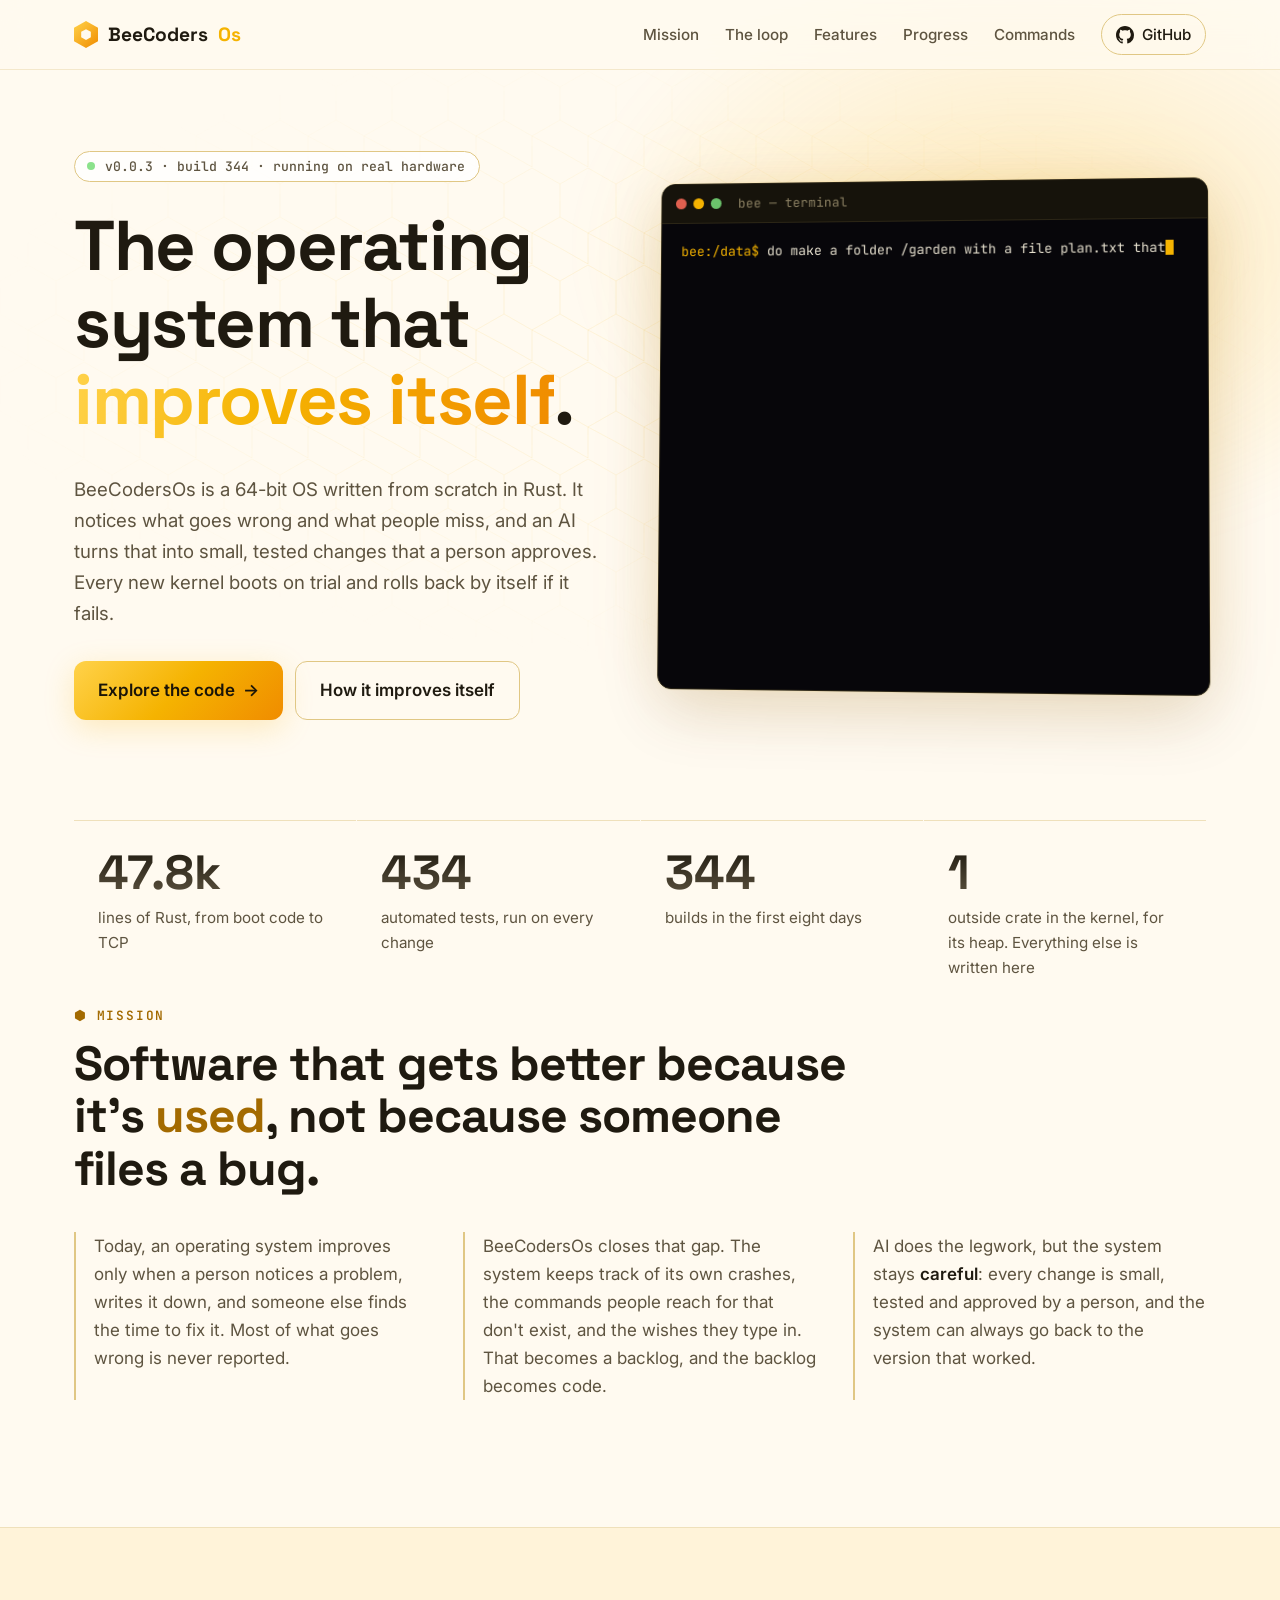
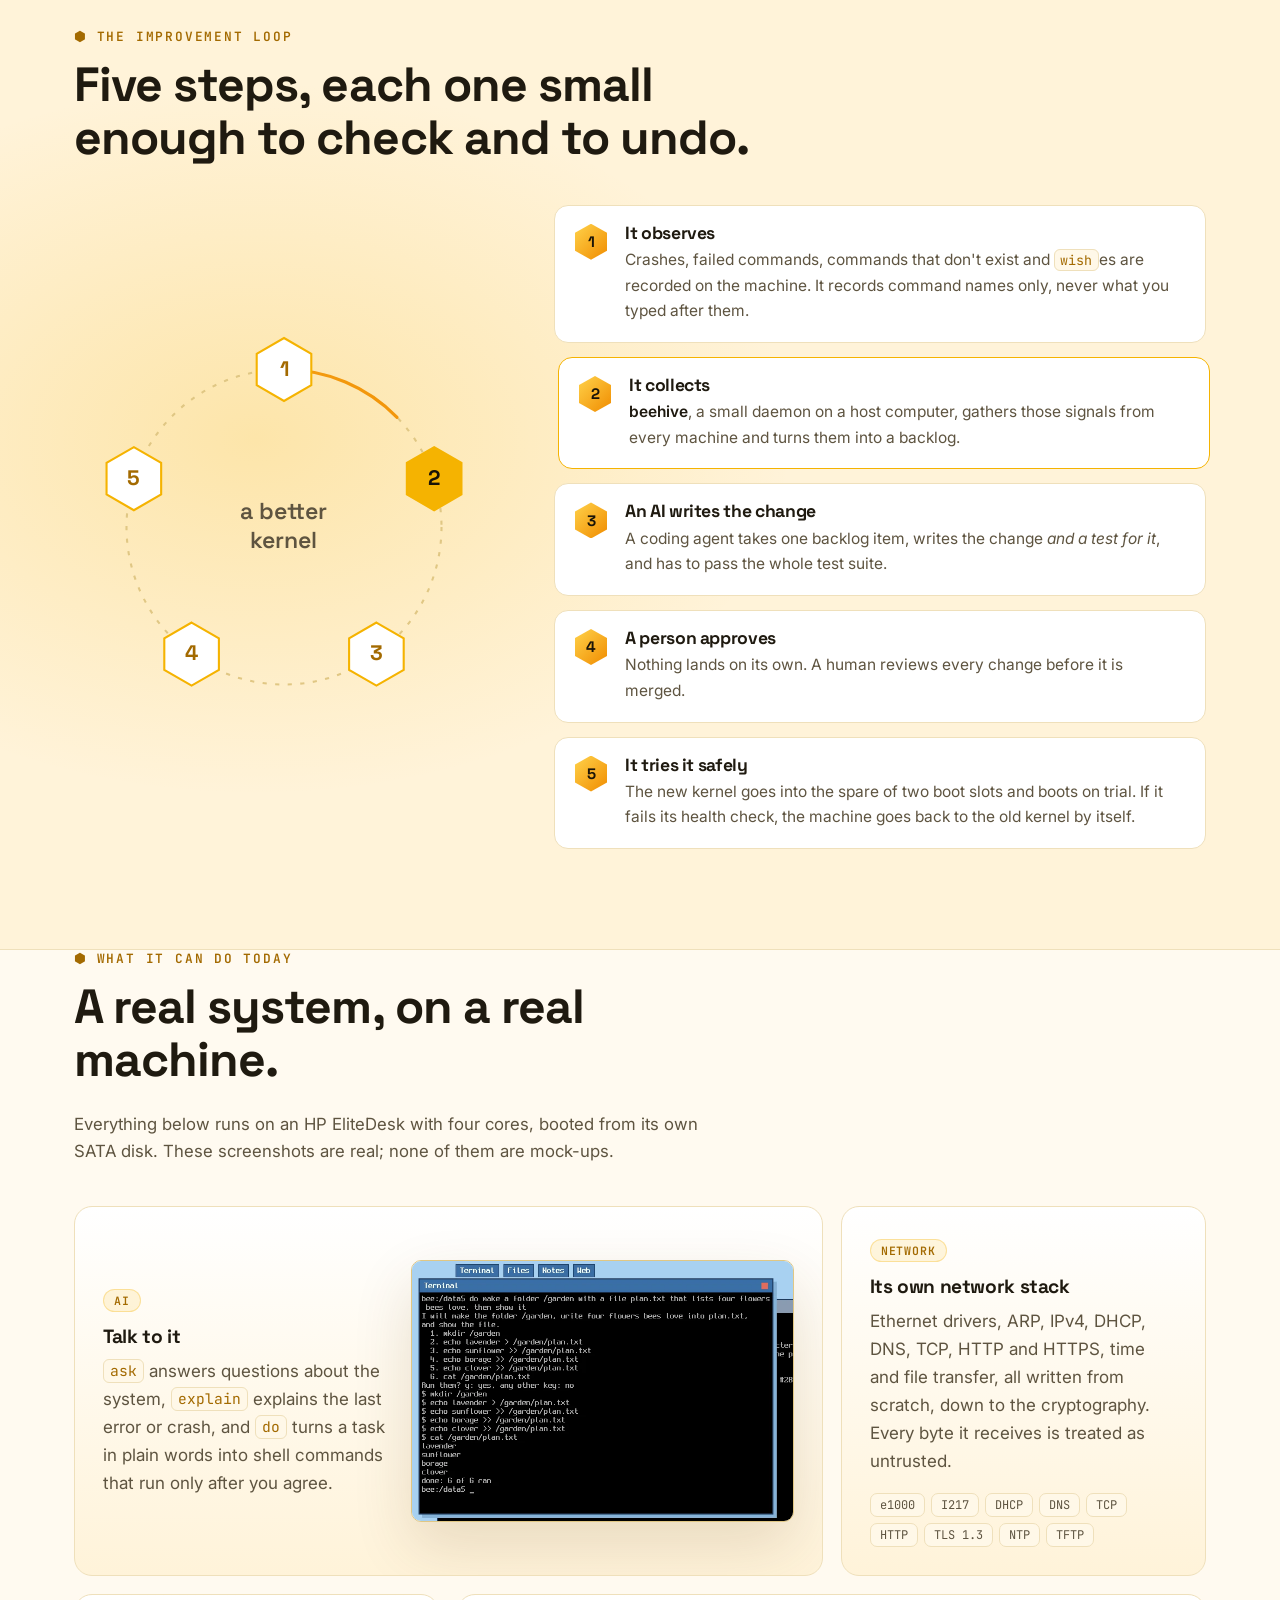
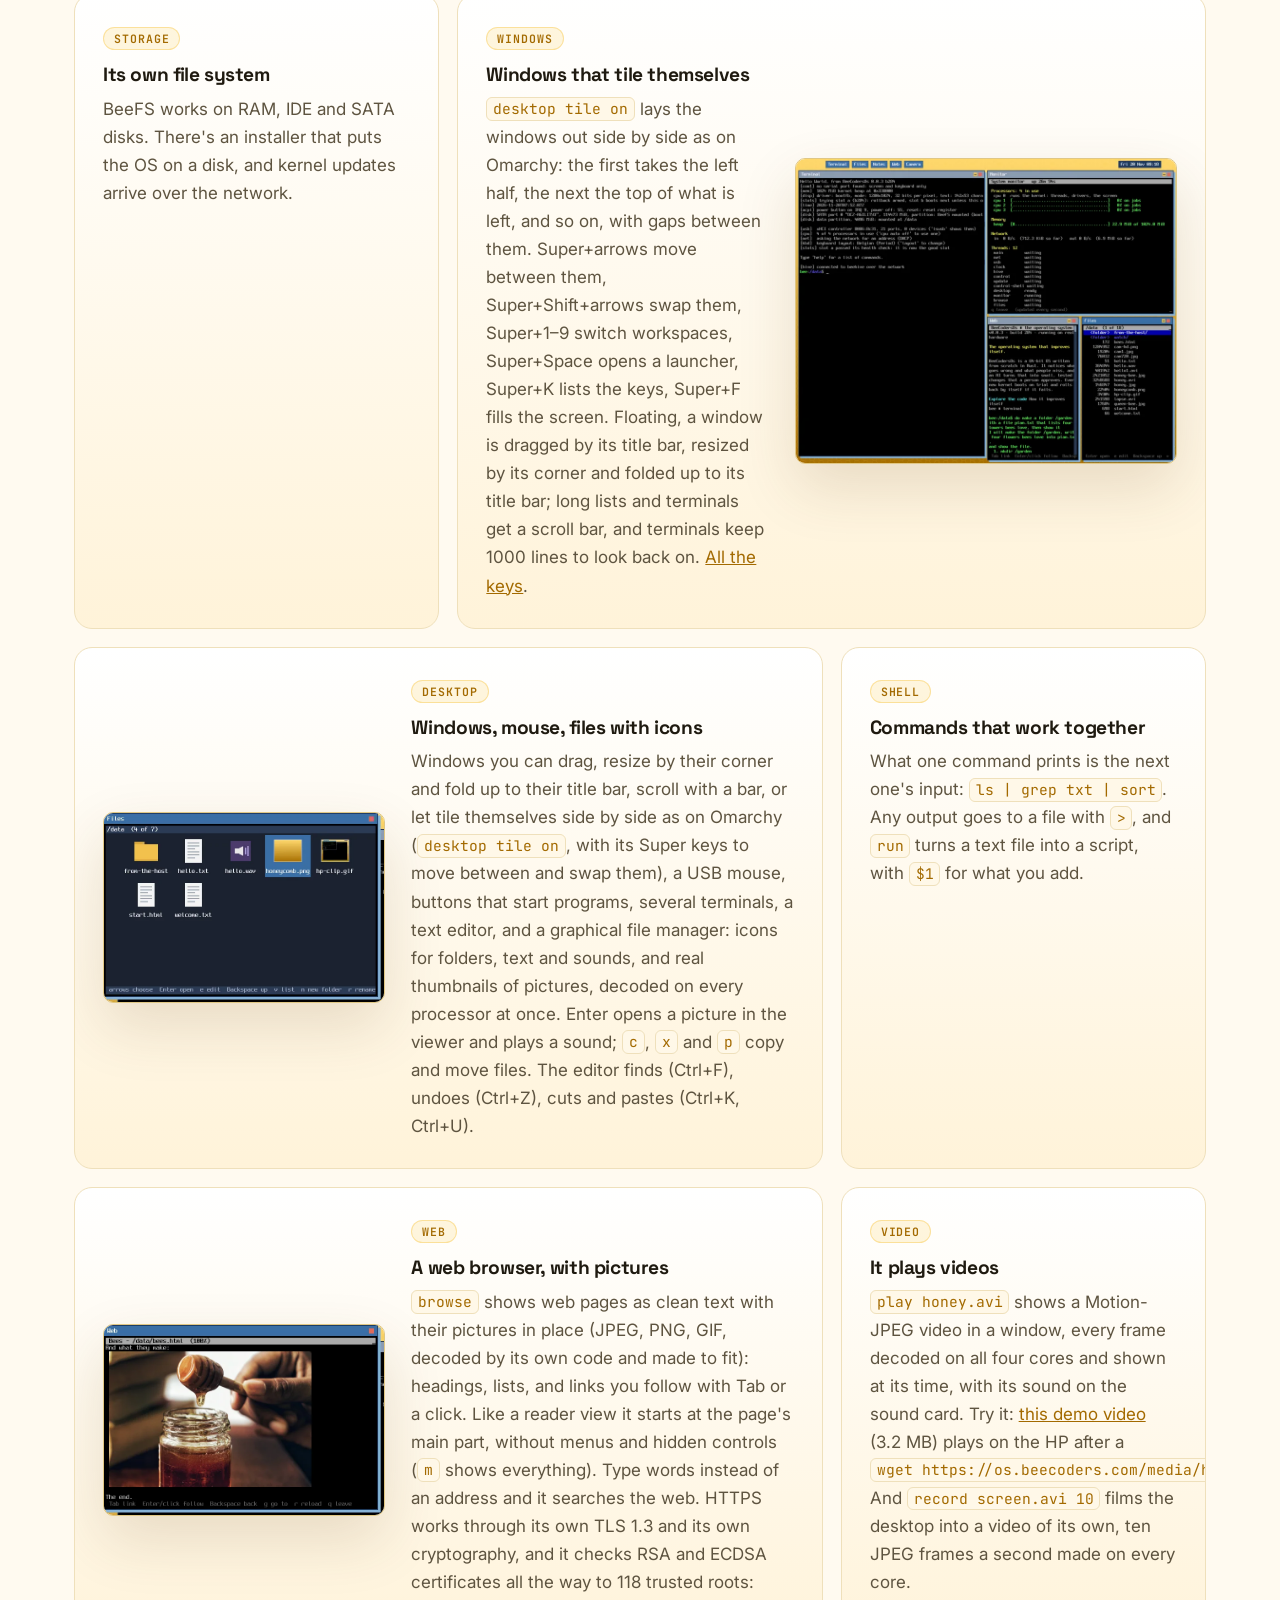
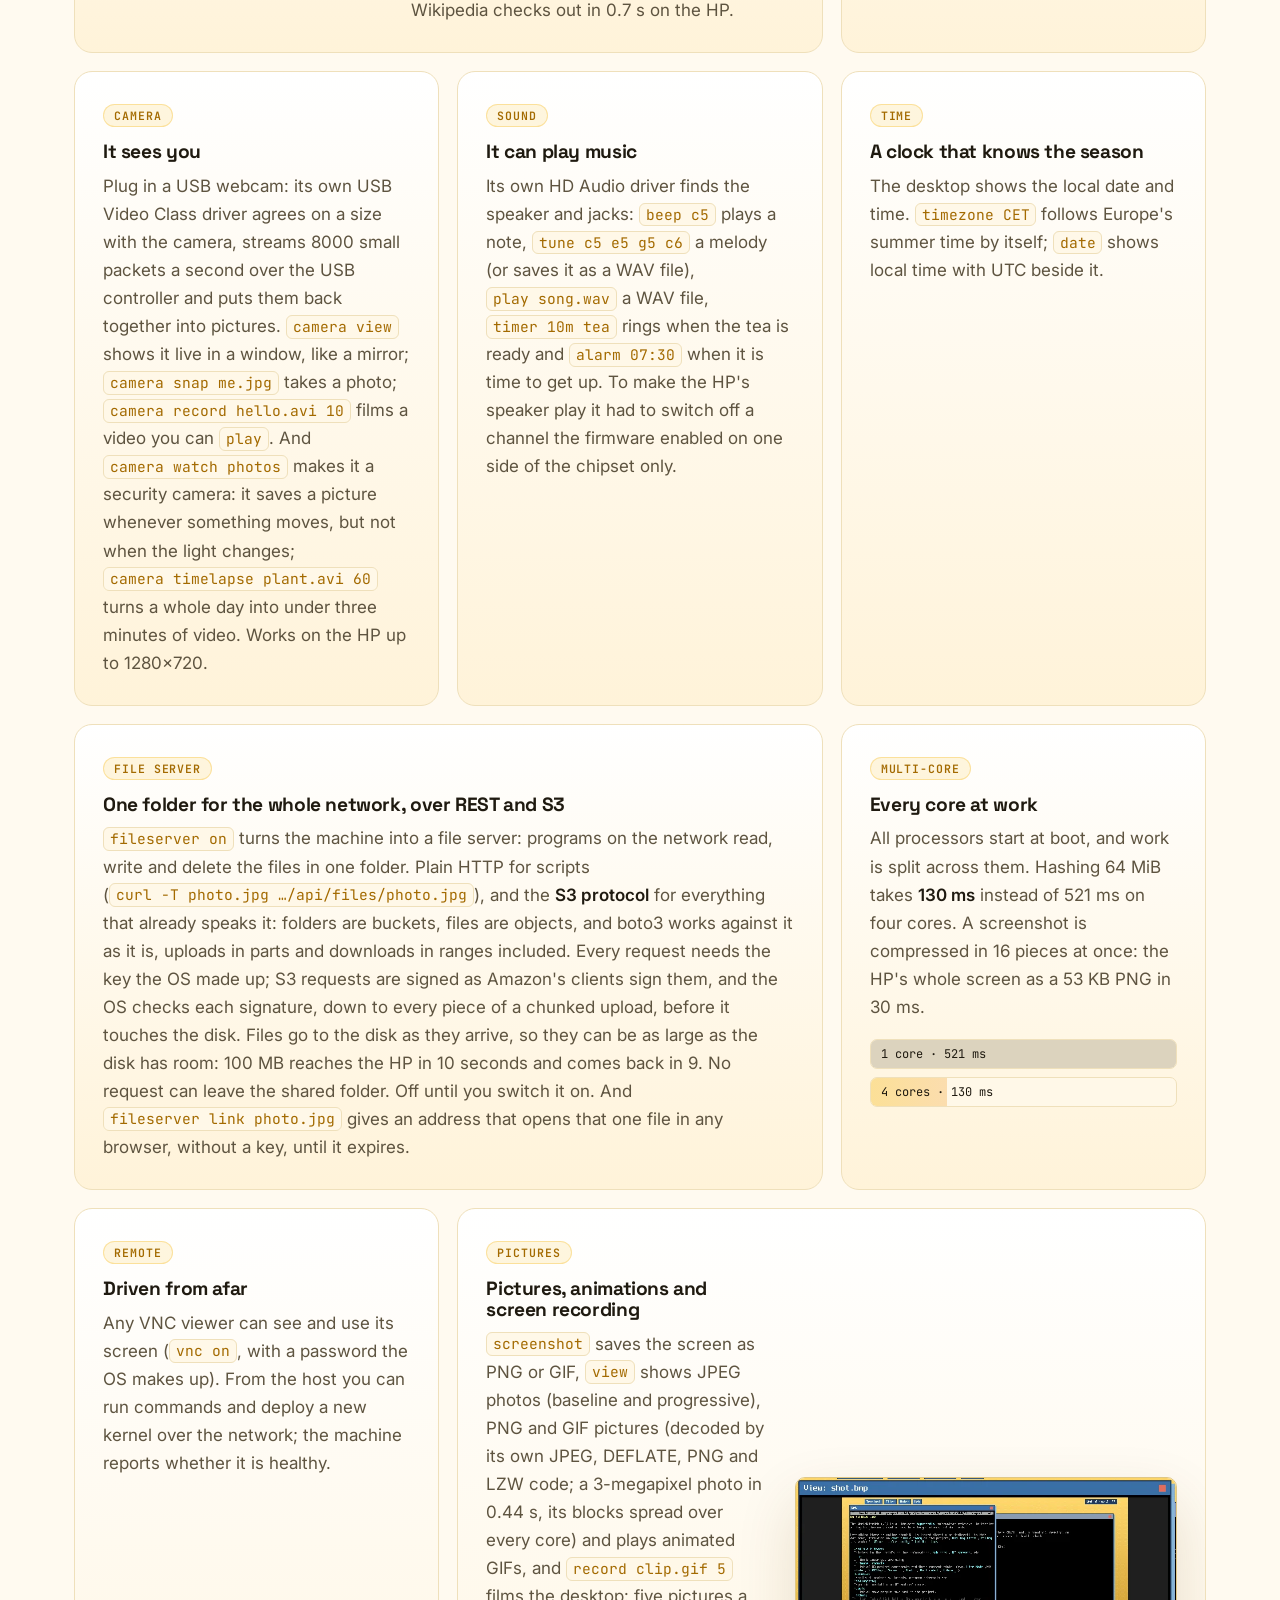
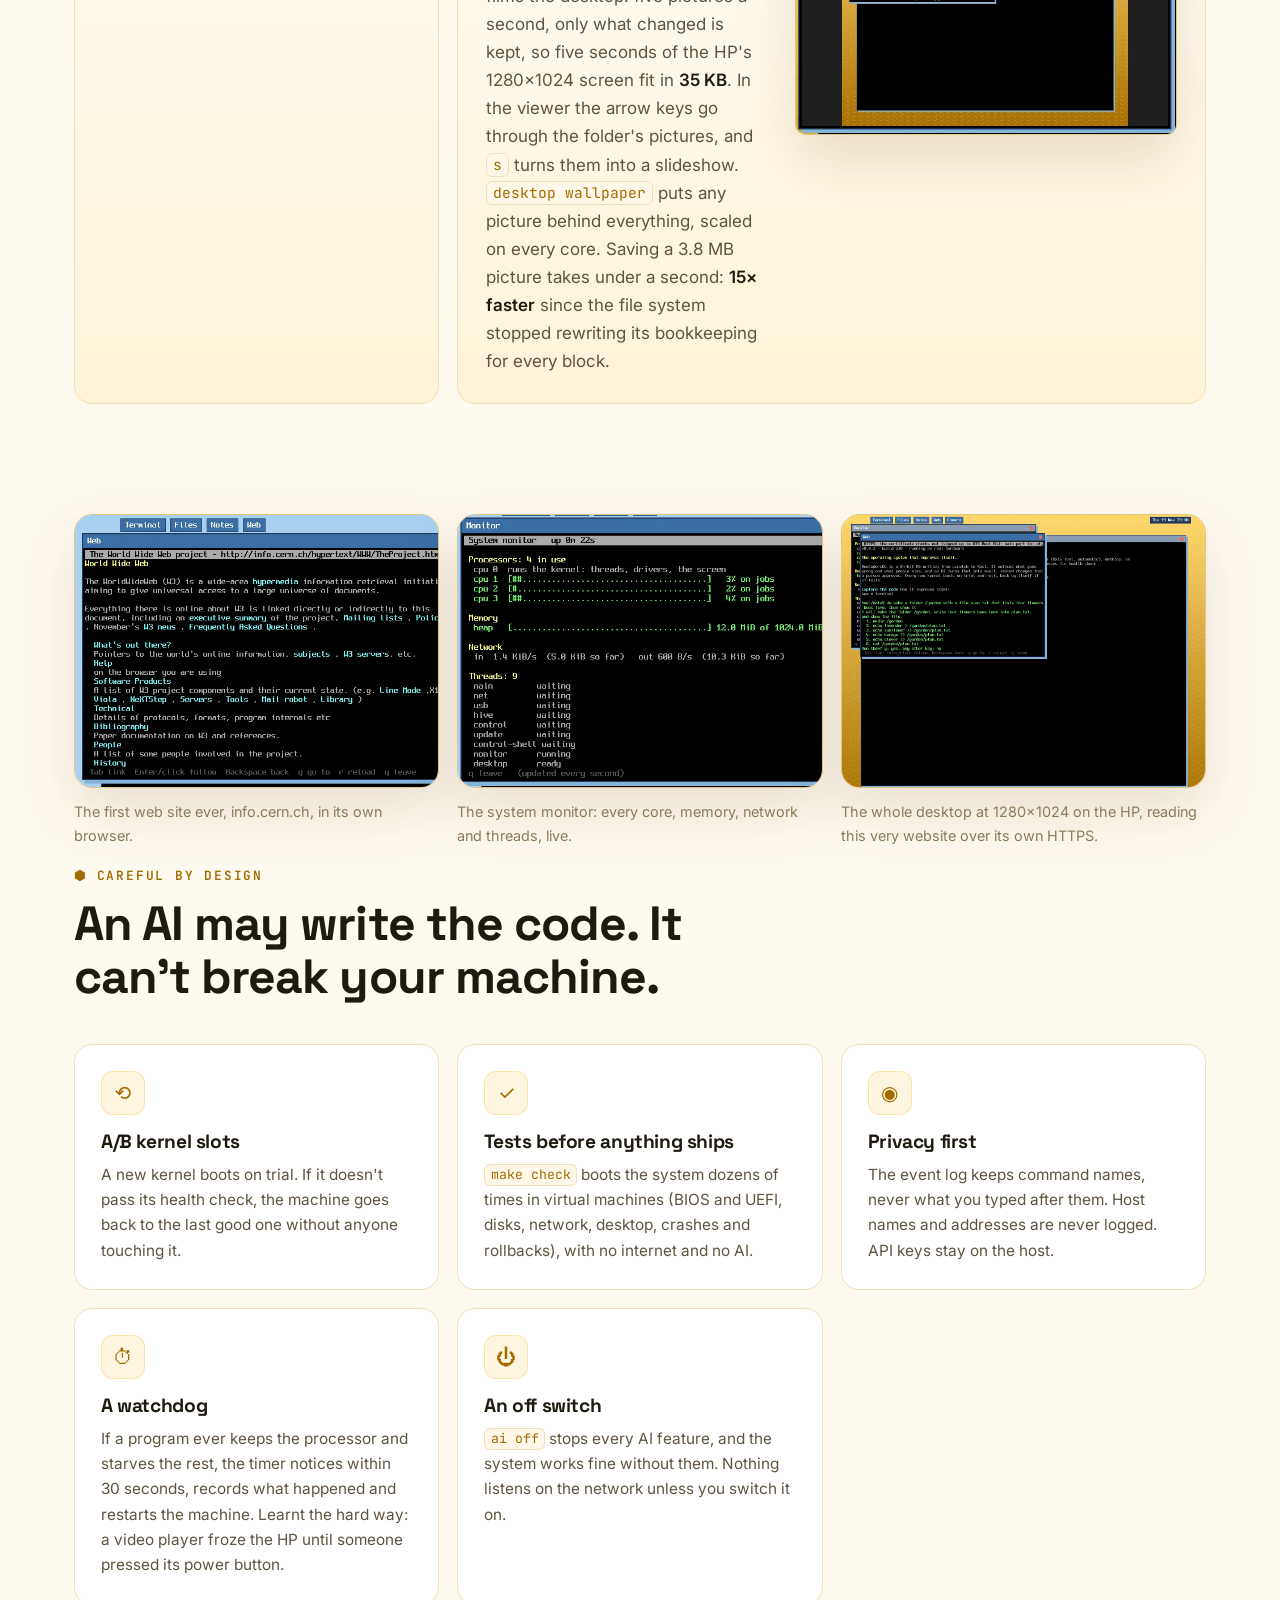
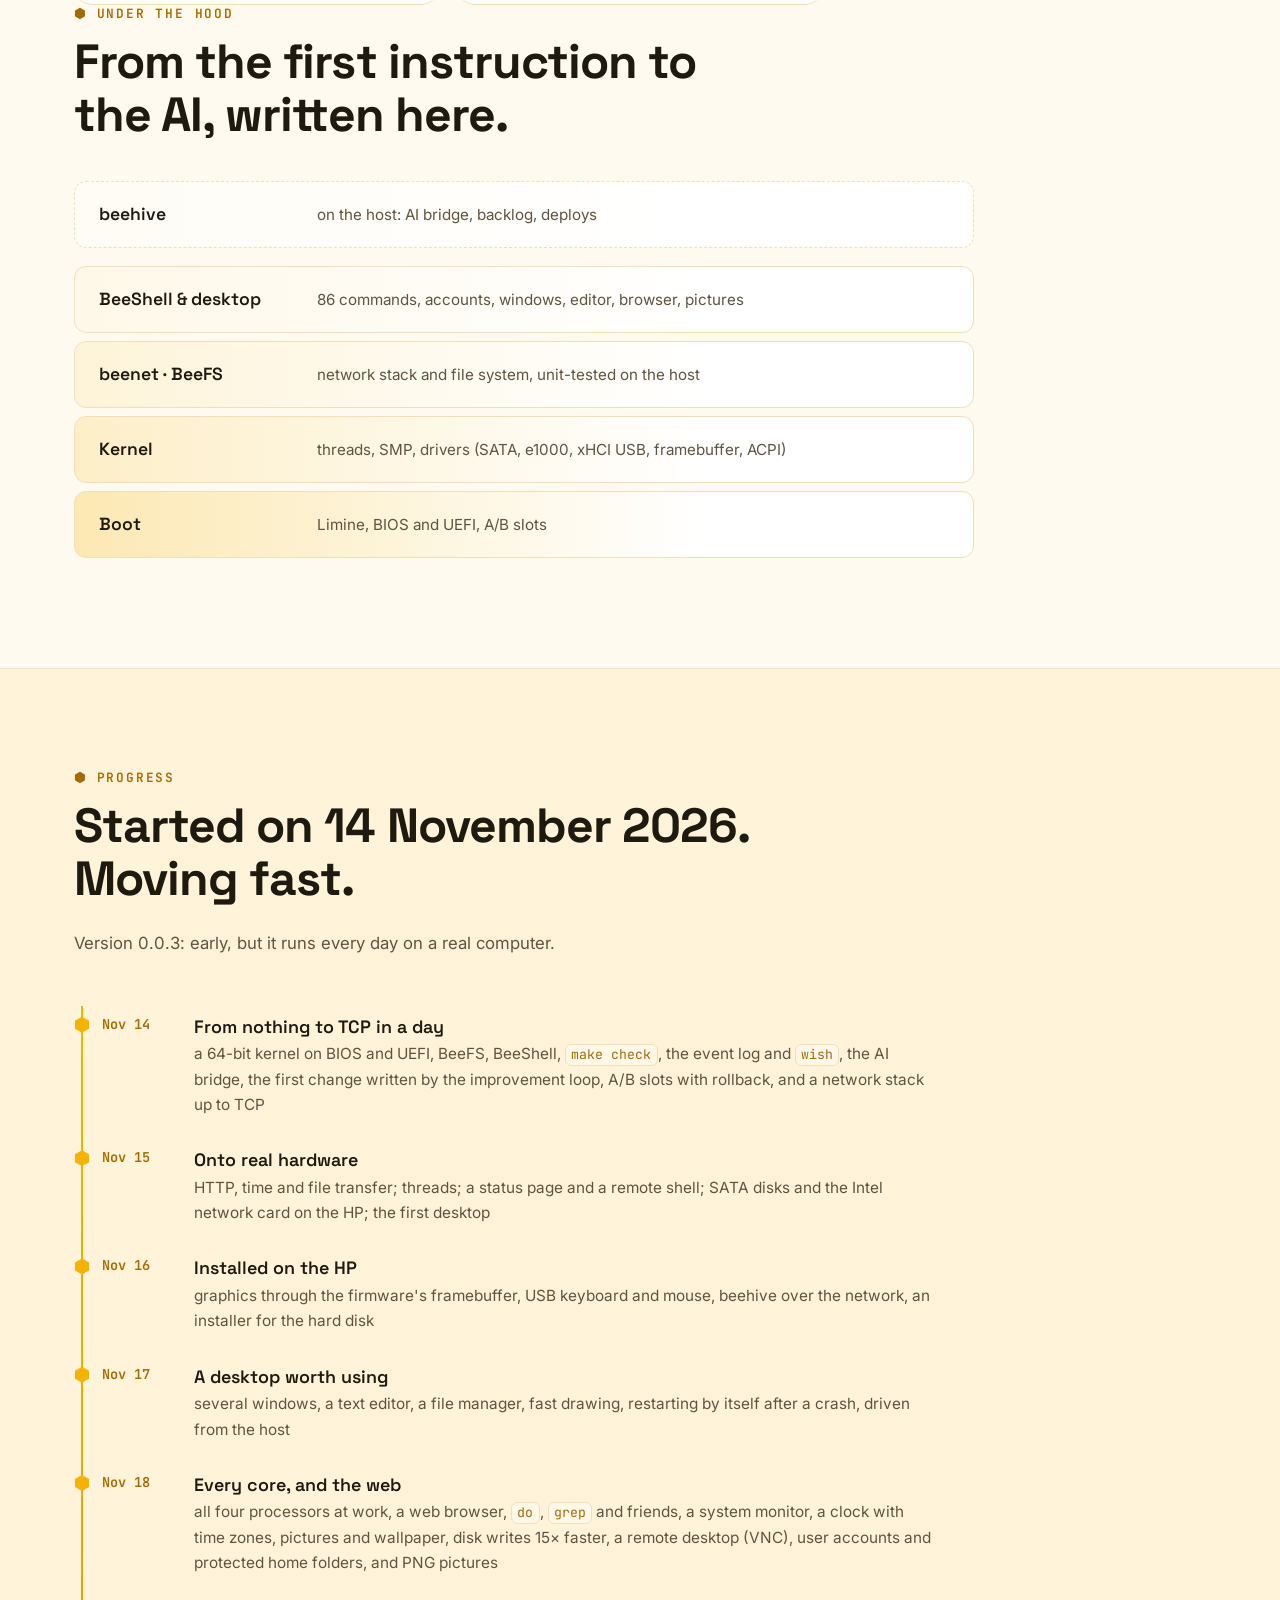
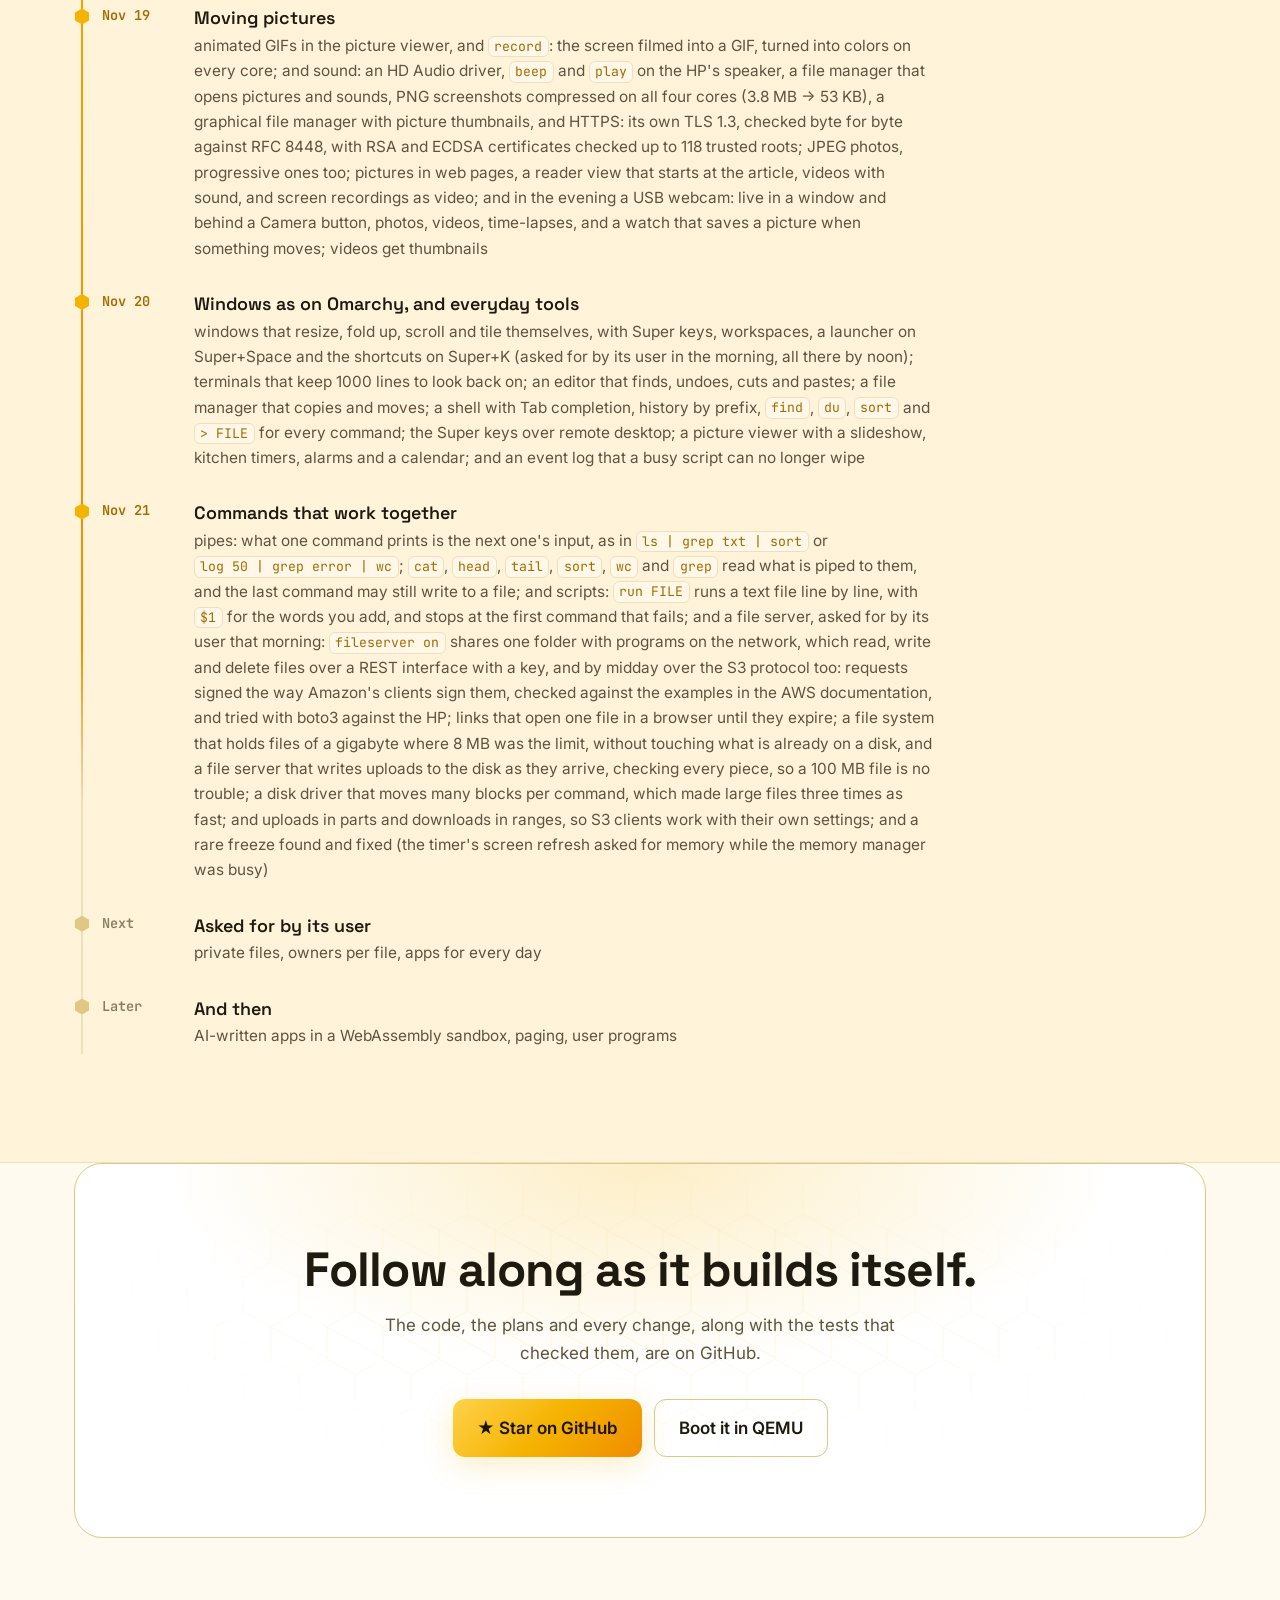
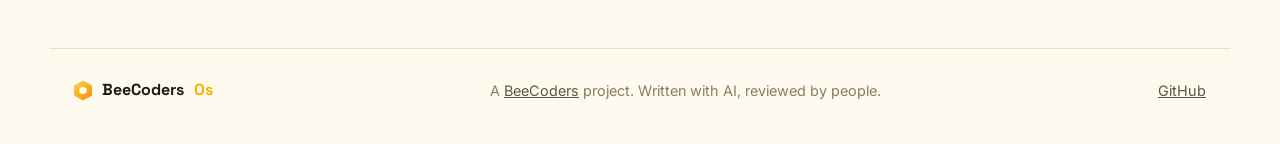
==== commit 0e8af713: "fileserver: uploads in parts (S3 multipart) and parts of a file (Range) S3 clients send anything ove" ====
--- a/website/index.html
+++ b/website/index.html
@@ -16,7 +16,7 @@
 <link rel="preconnect" href="https://fonts.googleapis.com">
 <link rel="preconnect" href="https://fonts.gstatic.com" crossorigin>
 <link href="https://fonts.googleapis.com/css2?family=Space+Grotesk:wght@500;700&family=Inter:wght@400;500;600&family=JetBrains+Mono:wght@400;600&display=swap" rel="stylesheet">
-<link rel="stylesheet" href="style.css?v=342">
+<link rel="stylesheet" href="style.css?v=344">
 <script src="site.js" defer></script>
 </head>
 <body>
@@ -45,7 +45,7 @@
   <div class="hive-bg" aria-hidden="true"></div>
   <div class="wrap hero-grid">
     <div class="hero-text">
-      <p class="pill"><span class="dot"></span> v0.0.3 · build 342 · running on real hardware</p>
+      <p class="pill"><span class="dot"></span> v0.0.3 · build 344 · running on real hardware</p>
       <h1>The operating system that <span class="honey">improves itself</span>.</h1>
       <p class="lead">BeeCodersOs is a 64-bit OS written from scratch in Rust. It notices what goes
         wrong and what people miss, and an AI turns that into small, tested changes that a person
@@ -83,9 +83,9 @@
 
 <!-- ======================================================== numbers -->
 <section class="wrap numbers" aria-label="In numbers">
-  <div><strong data-count="47400">47.4k</strong><span>lines of Rust, from boot code to TCP</span></div>
-  <div><strong data-count="431">431</strong><span>automated tests, run on every change</span></div>
-  <div><strong data-count="342">342</strong><span>builds in the first eight days</span></div>
+  <div><strong data-count="47800">47.8k</strong><span>lines of Rust, from boot code to TCP</span></div>
+  <div><strong data-count="434">434</strong><span>automated tests, run on every change</span></div>
+  <div><strong data-count="344">344</strong><span>builds in the first eight days</span></div>
   <div><strong>1</strong><span>outside crate in the kernel, for its heap. Everything else is written here</span></div>
 </section>
 
@@ -259,7 +259,7 @@
       <p><code>fileserver on</code> turns the machine into a file server: programs on the network read, write and delete
         the files in one folder. Plain HTTP for scripts (<code>curl -T photo.jpg …/api/files/photo.jpg</code>), and the
         <b>S3 protocol</b> for everything that already speaks it: folders are buckets, files are objects, and
-        boto3 works against it as it is. Every request needs the key the OS made up; S3 requests are signed as
+        boto3 works against it as it is, uploads in parts and downloads in ranges included. Every request needs the key the OS made up; S3 requests are signed as
         Amazon's clients sign them, and the OS checks each signature, down to every piece of a chunked upload, before
         it touches the disk. Files go to the disk as they arrive, so they can be as large as the disk has room: 100 MB reaches the HP in 10 seconds and comes back in 9. No request can leave the shared folder. Off until you switch it on. And <code>fileserver link photo.jpg</code>
         gives an address that opens that one file in any browser, without a key, until it expires.</p>
@@ -348,7 +348,7 @@
       <li class="done"><time>Nov 18</time><b>Every core, and the web</b><span>all four processors at work, a web browser, <code>do</code>, <code>grep</code> and friends, a system monitor, a clock with time zones, pictures and wallpaper, disk writes 15× faster, a remote desktop (VNC), user accounts and protected home folders, and PNG pictures</span></li>
       <li class="done"><time>Nov 19</time><b>Moving pictures</b><span>animated GIFs in the picture viewer, and <code>record</code>: the screen filmed into a GIF, turned into colors on every core; and sound: an HD Audio driver, <code>beep</code> and <code>play</code> on the HP's speaker, a file manager that opens pictures and sounds, PNG screenshots compressed on all four cores (3.8 MB → 53 KB), a graphical file manager with picture thumbnails, and HTTPS: its own TLS 1.3, checked byte for byte against RFC 8448, with RSA and ECDSA certificates checked up to 118 trusted roots; JPEG photos, progressive ones too; pictures in web pages, a reader view that starts at the article, videos with sound, and screen recordings as video; and in the evening a USB webcam: live in a window and behind a Camera button, photos, videos, time-lapses, and a watch that saves a picture when something moves; videos get thumbnails</span></li>
       <li class="done"><time>Nov 20</time><b>Windows as on Omarchy, and everyday tools</b><span>windows that resize, fold up, scroll and tile themselves, with Super keys, workspaces, a launcher on Super+Space and the shortcuts on Super+K (asked for by its user in the morning, all there by noon); terminals that keep 1000 lines to look back on; an editor that finds, undoes, cuts and pastes; a file manager that copies and moves; a shell with Tab completion, history by prefix, <code>find</code>, <code>du</code>, <code>sort</code> and <code>&gt; FILE</code> for every command; the Super keys over remote desktop; a picture viewer with a slideshow, kitchen timers, alarms and a calendar; and an event log that a busy script can no longer wipe</span></li>
-      <li class="done"><time>Nov 21</time><b>Commands that work together</b><span>pipes: what one command prints is the next one's input, as in <code>ls | grep txt | sort</code> or <code>log 50 | grep error | wc</code>; <code>cat</code>, <code>head</code>, <code>tail</code>, <code>sort</code>, <code>wc</code> and <code>grep</code> read what is piped to them, and the last command may still write to a file; and scripts: <code>run FILE</code> runs a text file line by line, with <code>$1</code> for the words you add, and stops at the first command that fails; and a file server, asked for by its user that morning: <code>fileserver on</code> shares one folder with programs on the network, which read, write and delete files over a REST interface with a key, and by midday over the S3 protocol too: requests signed the way Amazon's clients sign them, checked against the examples in the AWS documentation, and tried with boto3 against the HP; links that open one file in a browser until they expire; a file system that holds files of a gigabyte where 8 MB was the limit, without touching what is already on a disk, and a file server that writes uploads to the disk as they arrive, checking every piece, so a 100 MB file is no trouble; a disk driver that moves many blocks per command, which made large files three times as fast; and a rare freeze found and fixed (the timer's screen refresh asked for memory while the memory manager was busy)</span></li>
+      <li class="done"><time>Nov 21</time><b>Commands that work together</b><span>pipes: what one command prints is the next one's input, as in <code>ls | grep txt | sort</code> or <code>log 50 | grep error | wc</code>; <code>cat</code>, <code>head</code>, <code>tail</code>, <code>sort</code>, <code>wc</code> and <code>grep</code> read what is piped to them, and the last command may still write to a file; and scripts: <code>run FILE</code> runs a text file line by line, with <code>$1</code> for the words you add, and stops at the first command that fails; and a file server, asked for by its user that morning: <code>fileserver on</code> shares one folder with programs on the network, which read, write and delete files over a REST interface with a key, and by midday over the S3 protocol too: requests signed the way Amazon's clients sign them, checked against the examples in the AWS documentation, and tried with boto3 against the HP; links that open one file in a browser until they expire; a file system that holds files of a gigabyte where 8 MB was the limit, without touching what is already on a disk, and a file server that writes uploads to the disk as they arrive, checking every piece, so a 100 MB file is no trouble; a disk driver that moves many blocks per command, which made large files three times as fast; and uploads in parts and downloads in ranges, so S3 clients work with their own settings; and a rare freeze found and fixed (the timer's screen refresh asked for memory while the memory manager was busy)</span></li>
       <li class="next"><time>Next</time><b>Asked for by its user</b><span>private files, owners per file, apps for every day</span></li>
       <li class="next"><time>Later</time><b>And then</b><span>AI-written apps in a WebAssembly sandbox, paging, user programs</span></li>
     </ol>
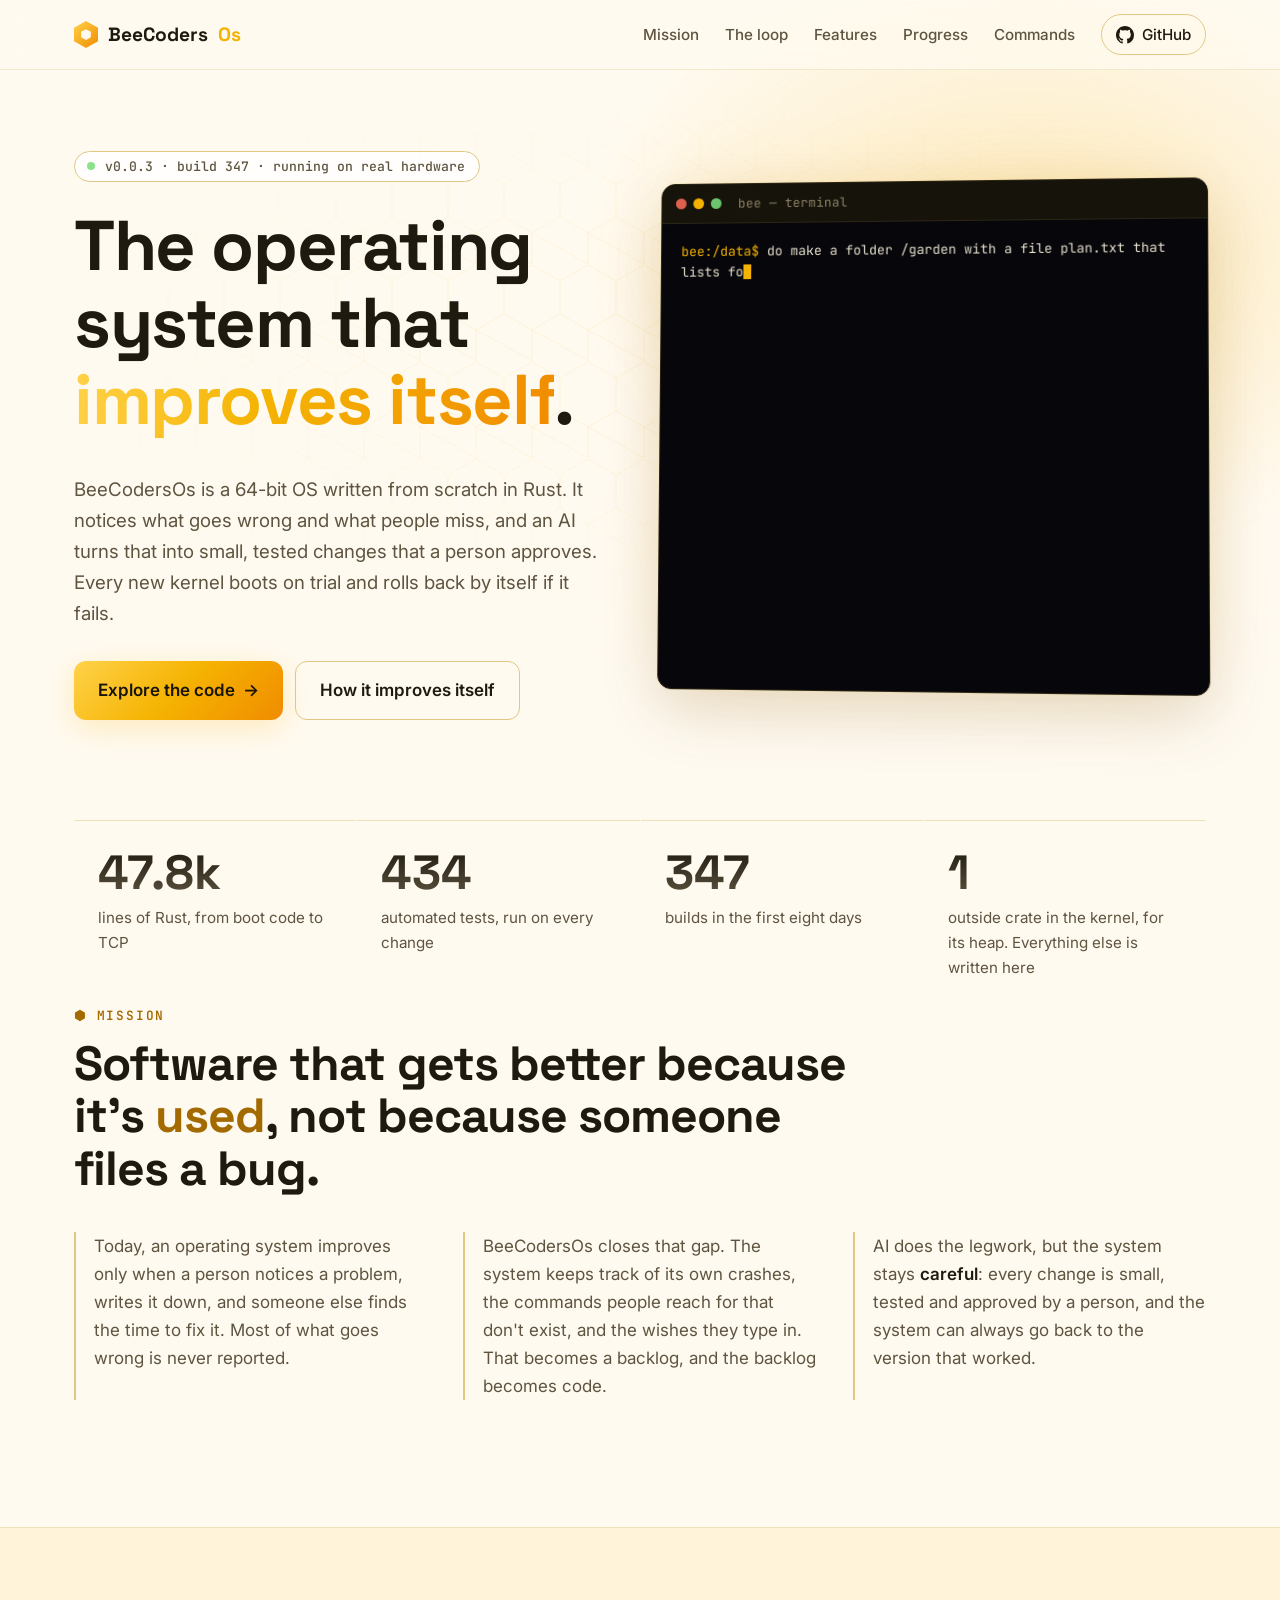
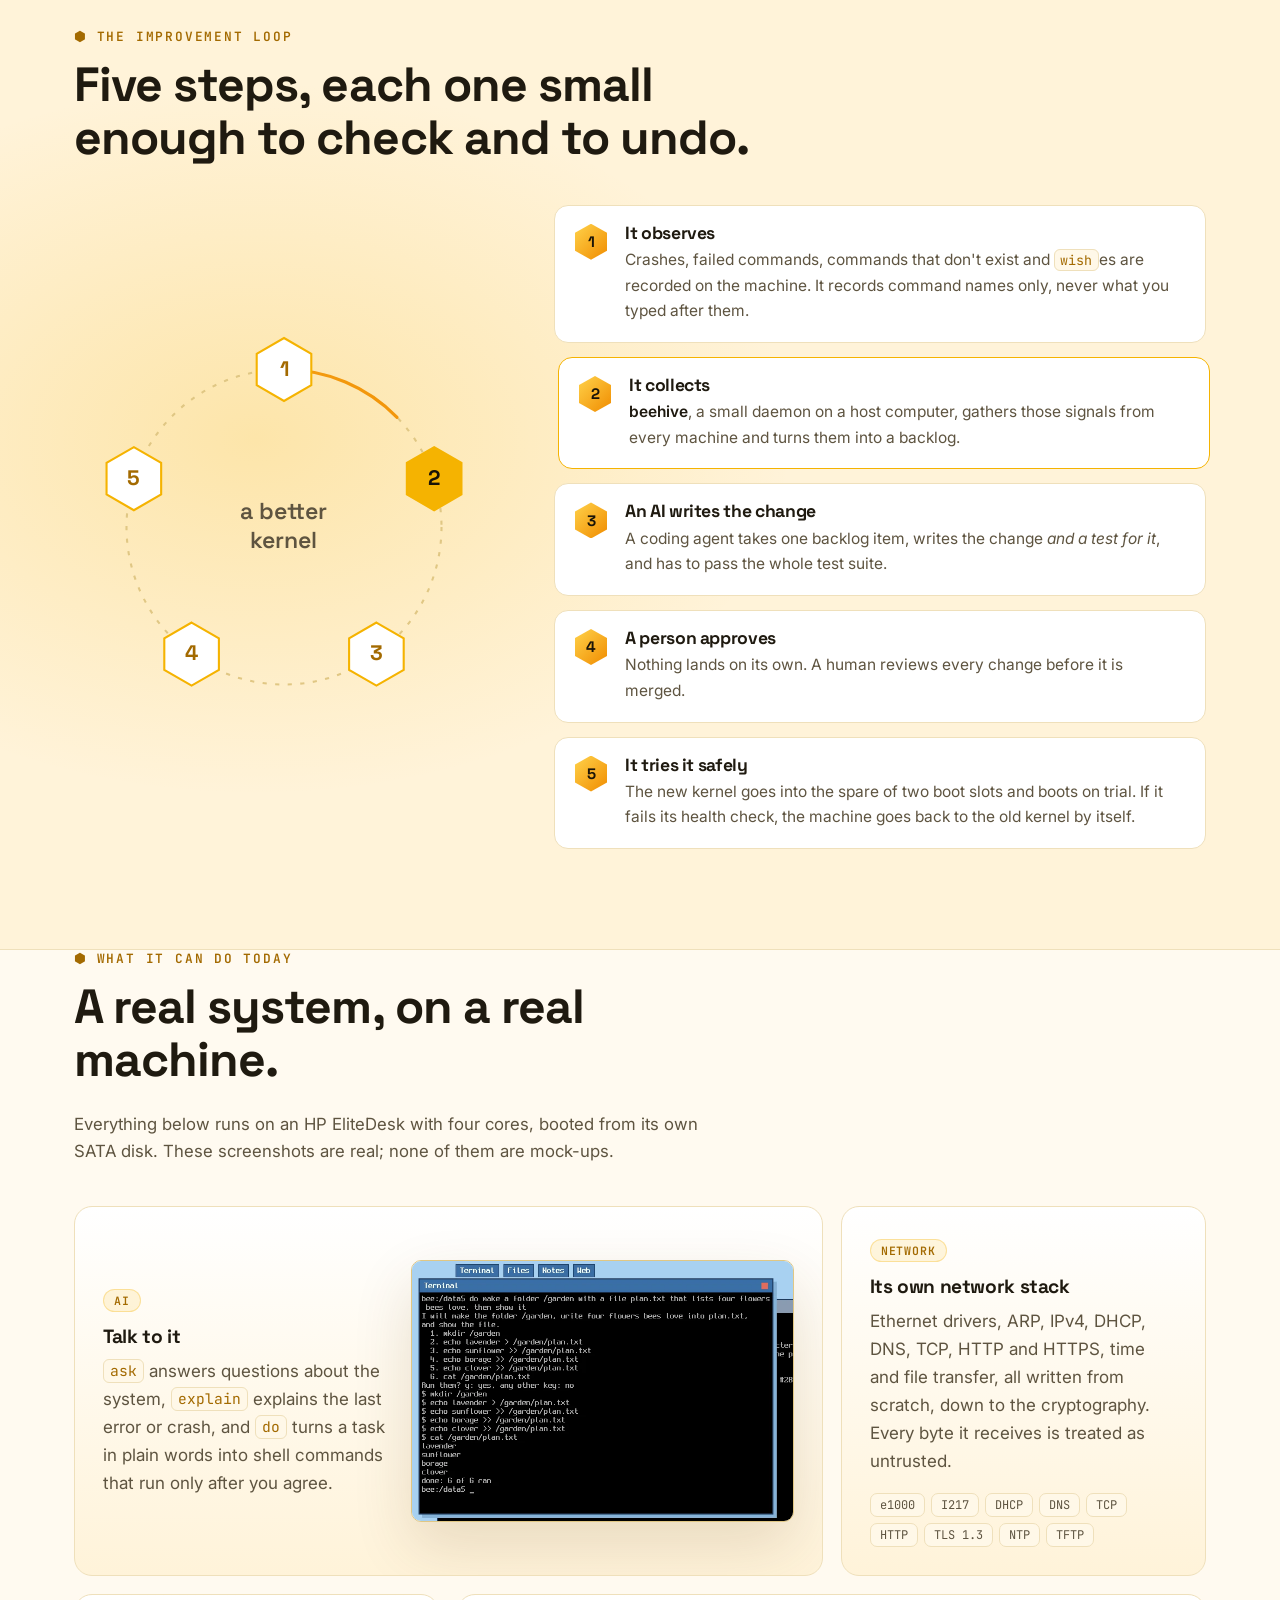
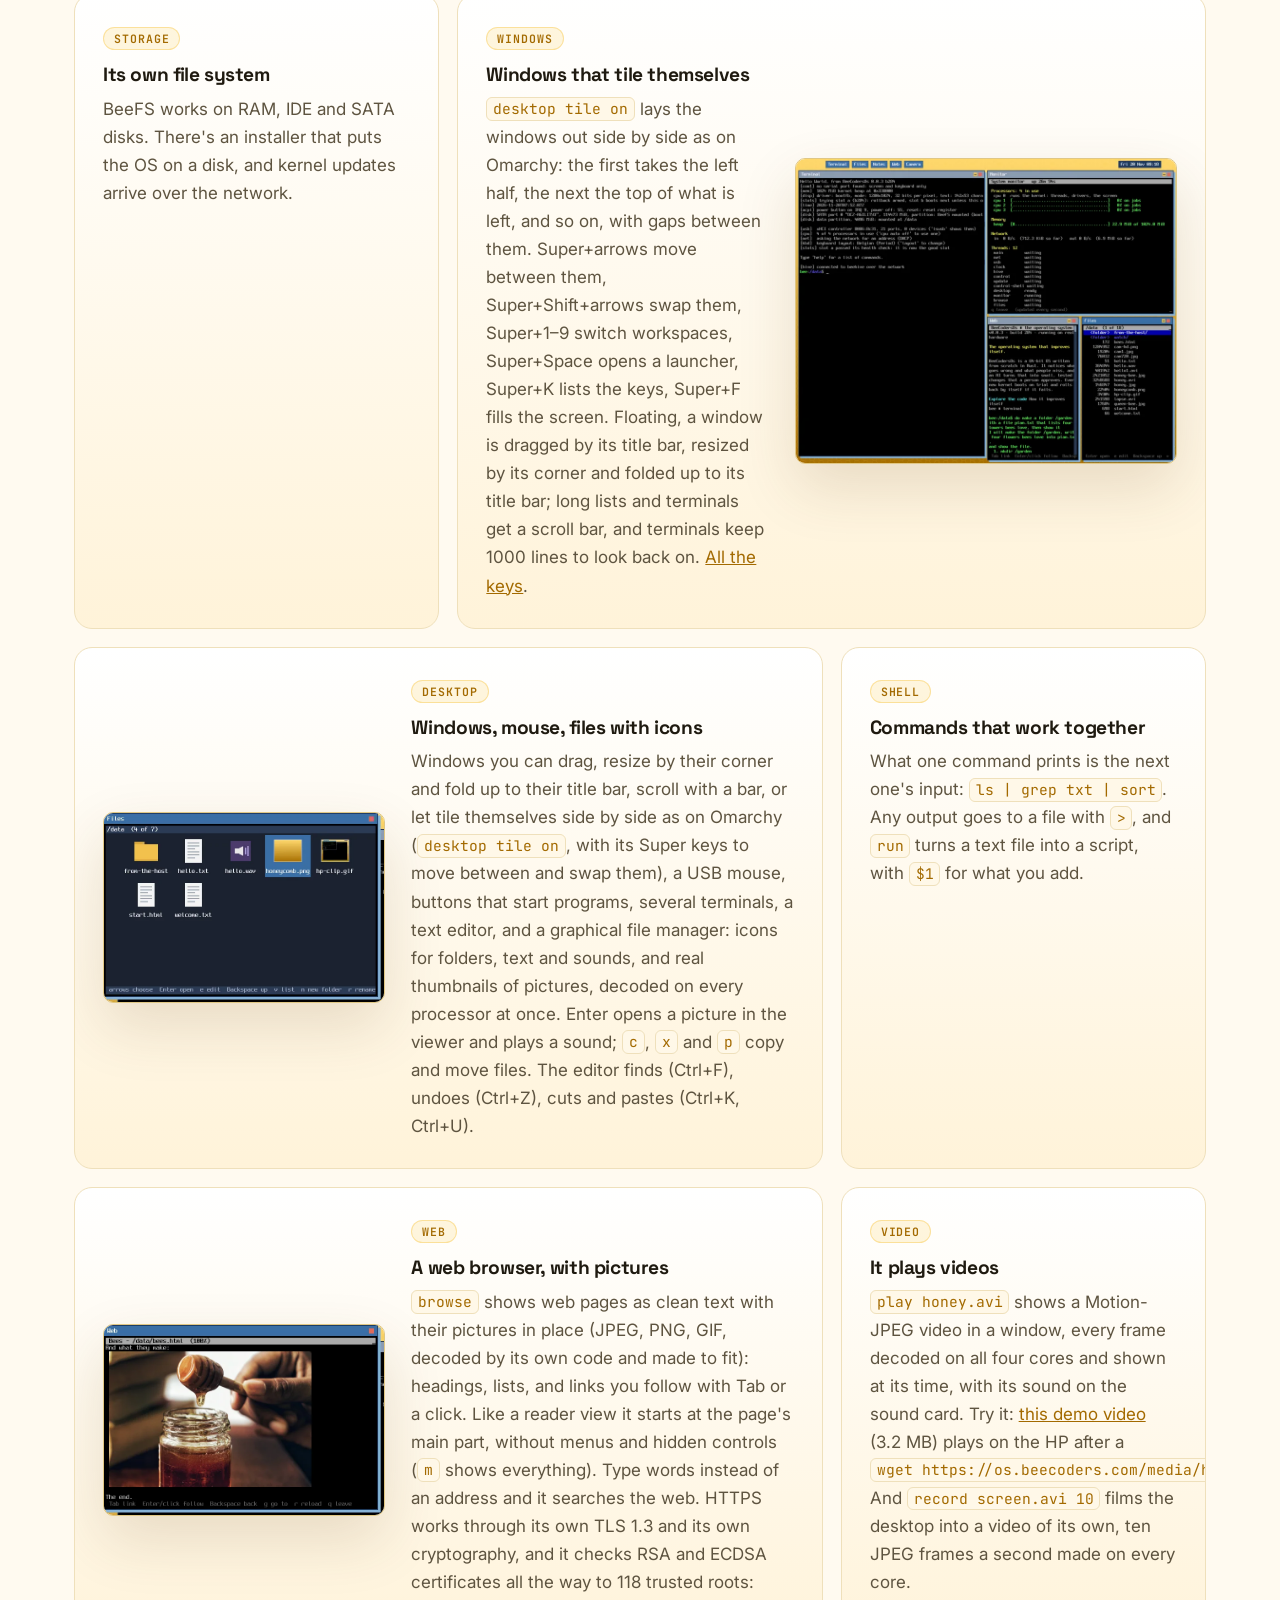
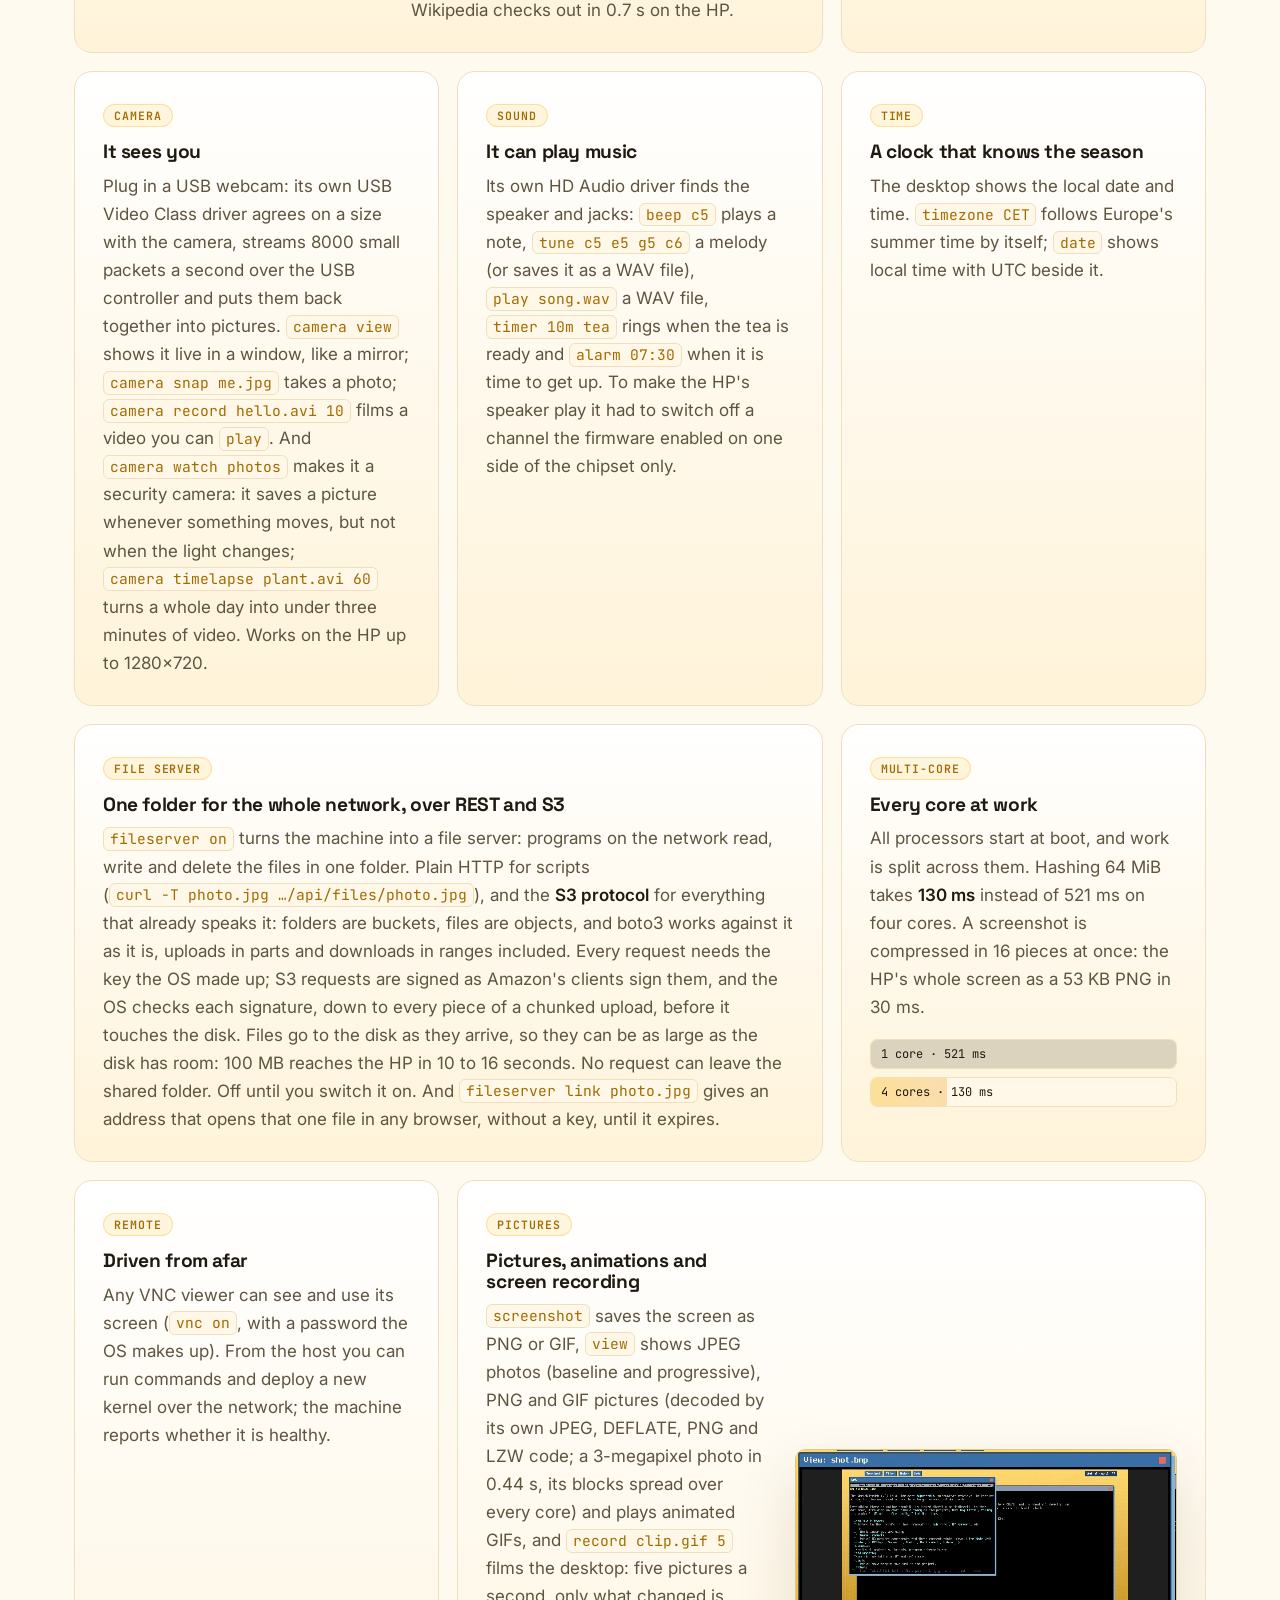
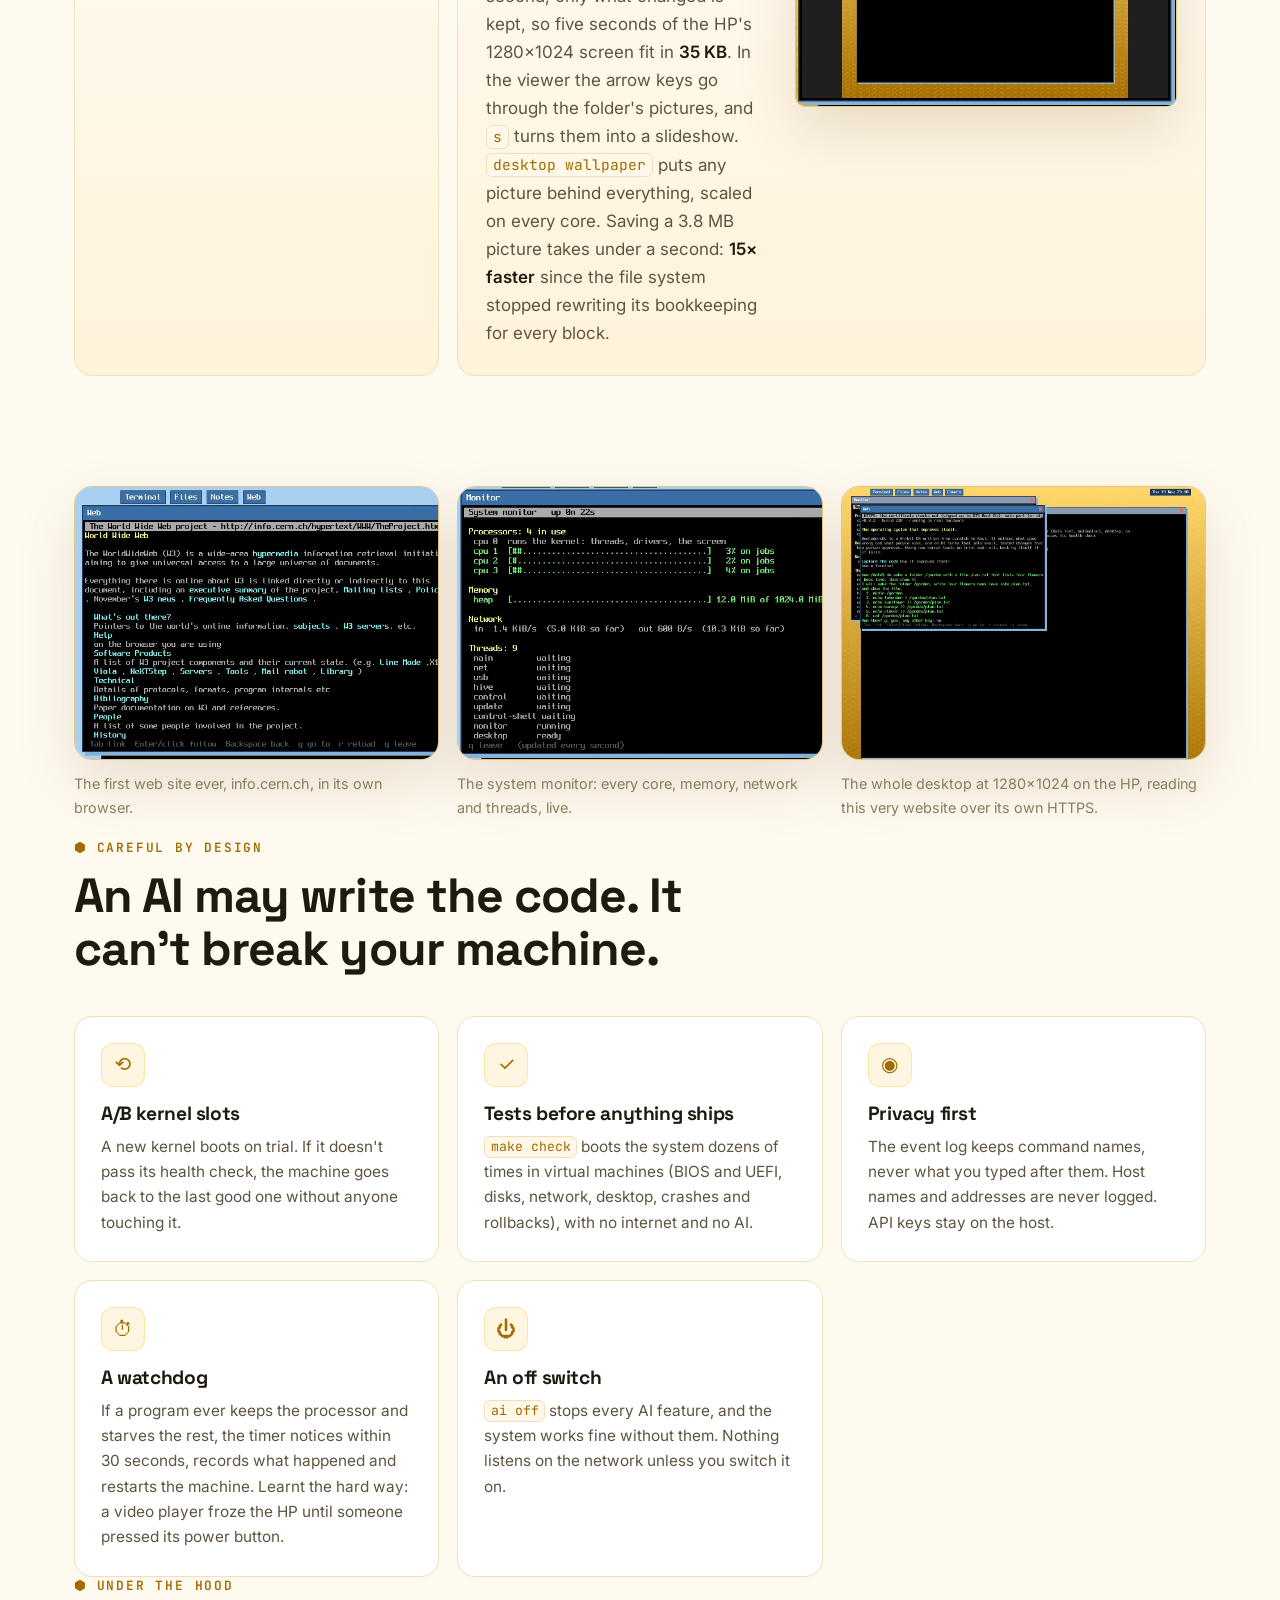
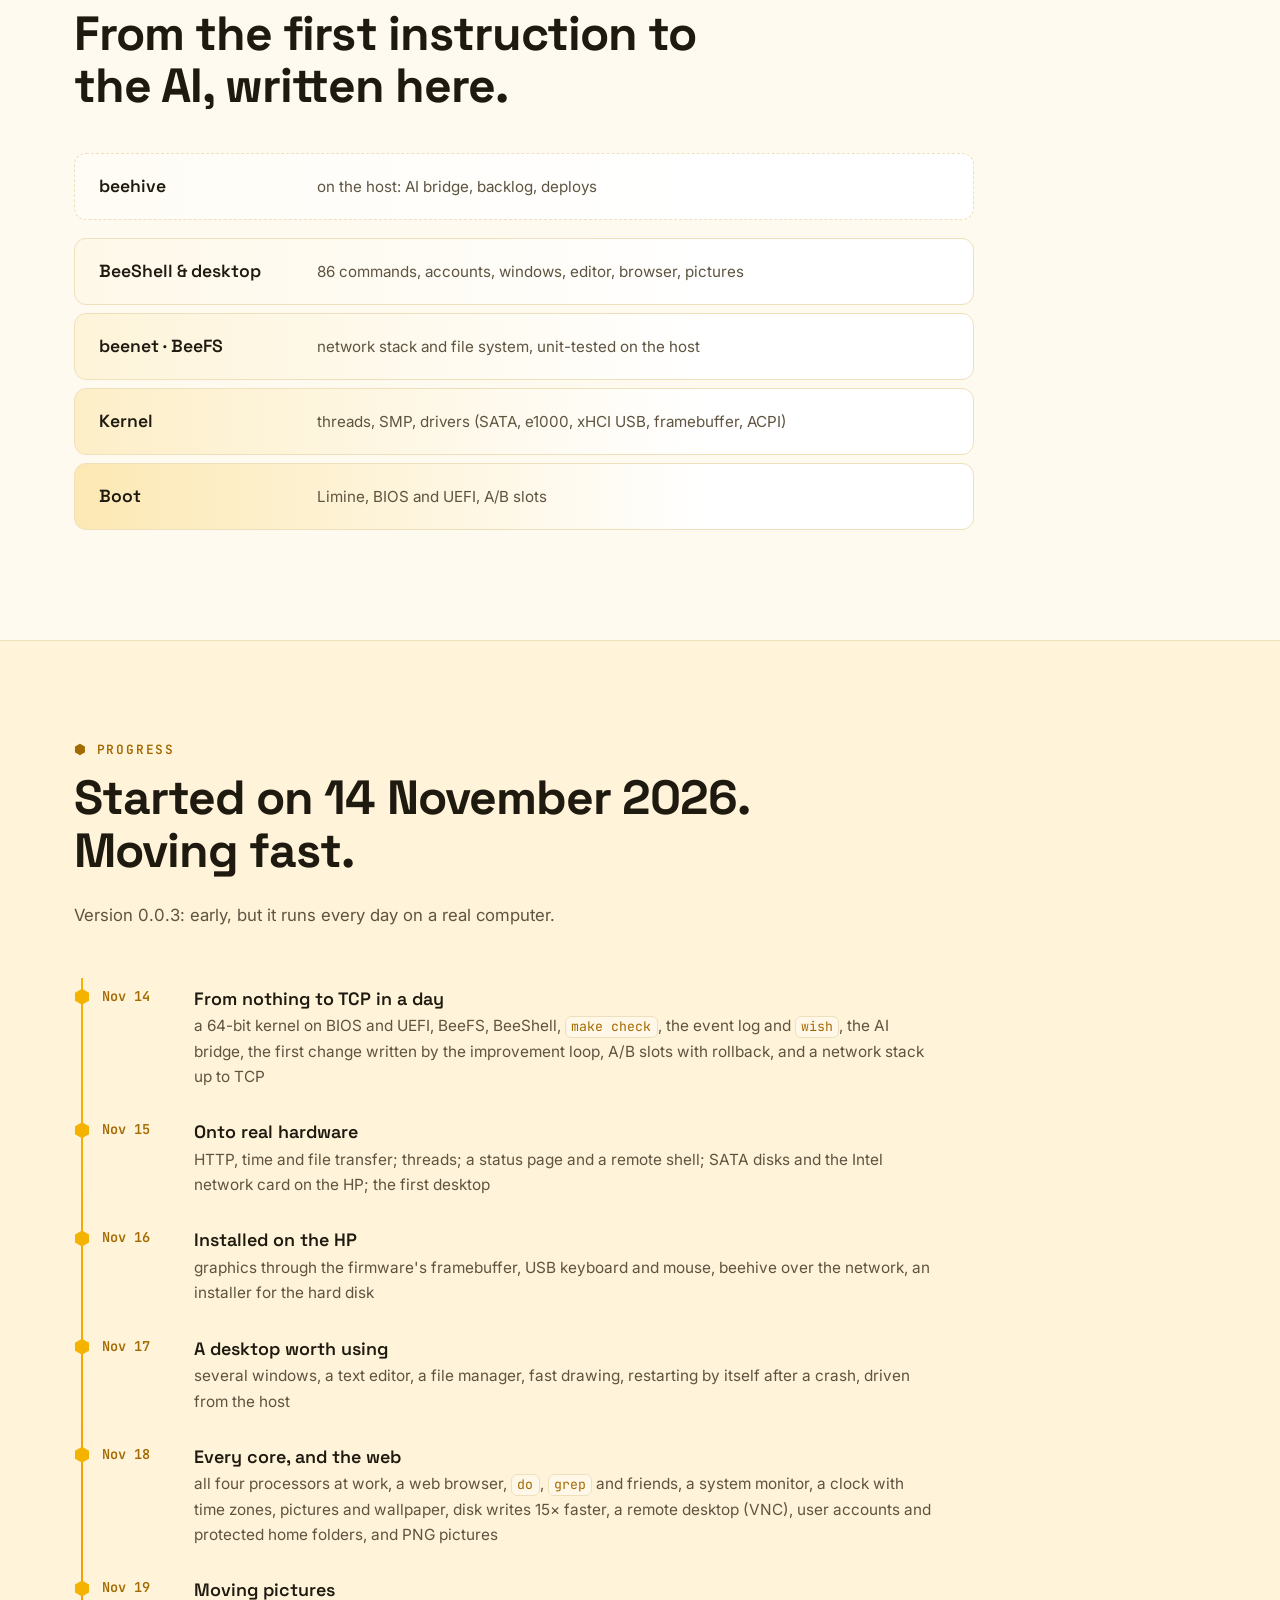
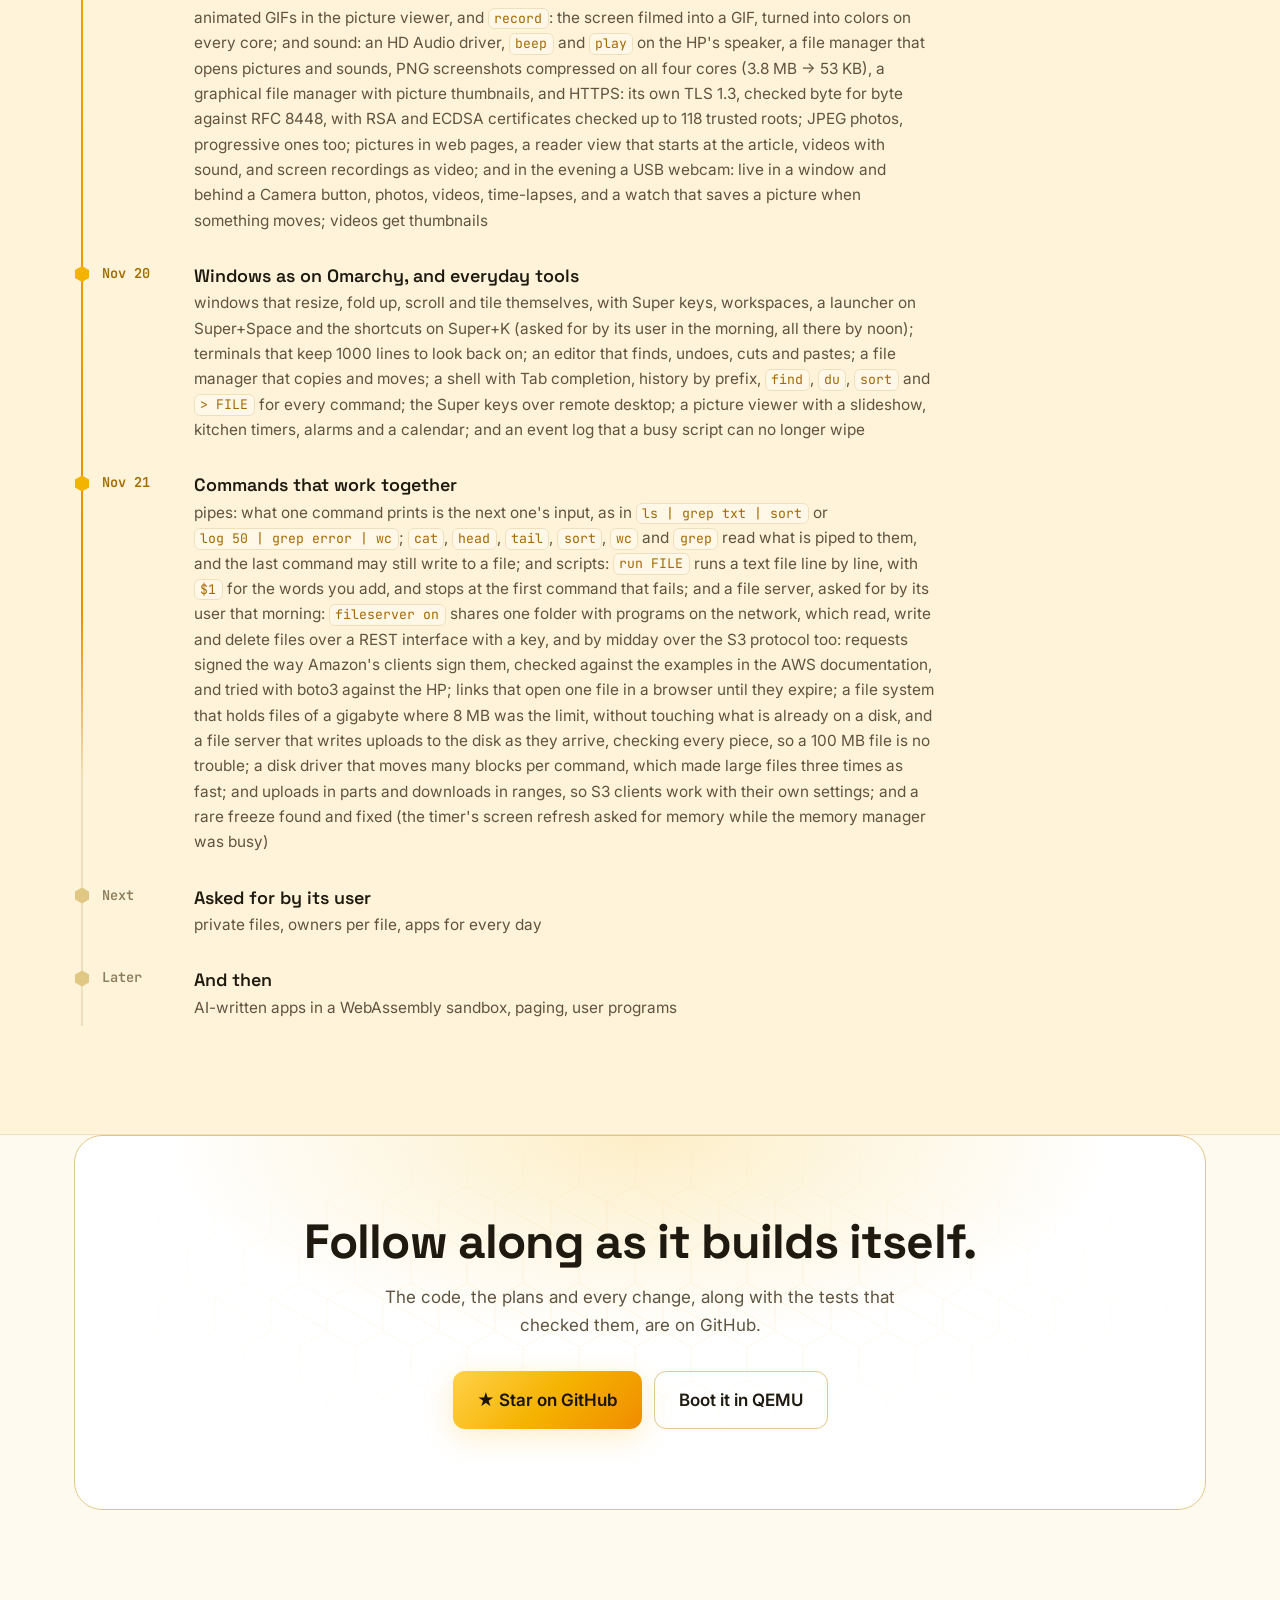
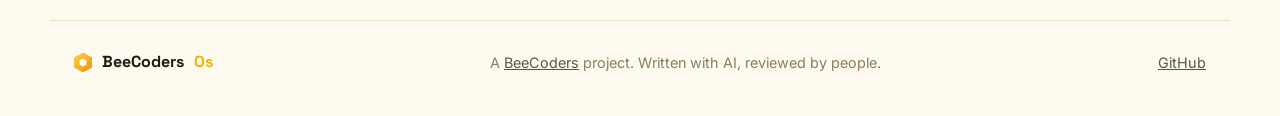
==== commit 7fd5b0db: "cp and joining parts write 1 MiB at a time: 100 MB on the HP's disk in 3.6 s (was 6.3) Every write e" ====
--- a/website/index.html
+++ b/website/index.html
@@ -16,7 +16,7 @@
 <link rel="preconnect" href="https://fonts.googleapis.com">
 <link rel="preconnect" href="https://fonts.gstatic.com" crossorigin>
 <link href="https://fonts.googleapis.com/css2?family=Space+Grotesk:wght@500;700&family=Inter:wght@400;500;600&family=JetBrains+Mono:wght@400;600&display=swap" rel="stylesheet">
-<link rel="stylesheet" href="style.css?v=344">
+<link rel="stylesheet" href="style.css?v=347">
 <script src="site.js" defer></script>
 </head>
 <body>
@@ -45,7 +45,7 @@
   <div class="hive-bg" aria-hidden="true"></div>
   <div class="wrap hero-grid">
     <div class="hero-text">
-      <p class="pill"><span class="dot"></span> v0.0.3 · build 344 · running on real hardware</p>
+      <p class="pill"><span class="dot"></span> v0.0.3 · build 347 · running on real hardware</p>
       <h1>The operating system that <span class="honey">improves itself</span>.</h1>
       <p class="lead">BeeCodersOs is a 64-bit OS written from scratch in Rust. It notices what goes
         wrong and what people miss, and an AI turns that into small, tested changes that a person
@@ -85,7 +85,7 @@
 <section class="wrap numbers" aria-label="In numbers">
   <div><strong data-count="47800">47.8k</strong><span>lines of Rust, from boot code to TCP</span></div>
   <div><strong data-count="434">434</strong><span>automated tests, run on every change</span></div>
-  <div><strong data-count="344">344</strong><span>builds in the first eight days</span></div>
+  <div><strong data-count="347">347</strong><span>builds in the first eight days</span></div>
   <div><strong>1</strong><span>outside crate in the kernel, for its heap. Everything else is written here</span></div>
 </section>
 
@@ -261,7 +261,7 @@
         <b>S3 protocol</b> for everything that already speaks it: folders are buckets, files are objects, and
         boto3 works against it as it is, uploads in parts and downloads in ranges included. Every request needs the key the OS made up; S3 requests are signed as
         Amazon's clients sign them, and the OS checks each signature, down to every piece of a chunked upload, before
-        it touches the disk. Files go to the disk as they arrive, so they can be as large as the disk has room: 100 MB reaches the HP in 10 seconds and comes back in 9. No request can leave the shared folder. Off until you switch it on. And <code>fileserver link photo.jpg</code>
+        it touches the disk. Files go to the disk as they arrive, so they can be as large as the disk has room: 100 MB reaches the HP in 10 to 16 seconds. No request can leave the shared folder. Off until you switch it on. And <code>fileserver link photo.jpg</code>
         gives an address that opens that one file in any browser, without a key, until it expires.</p>
     </article>
 
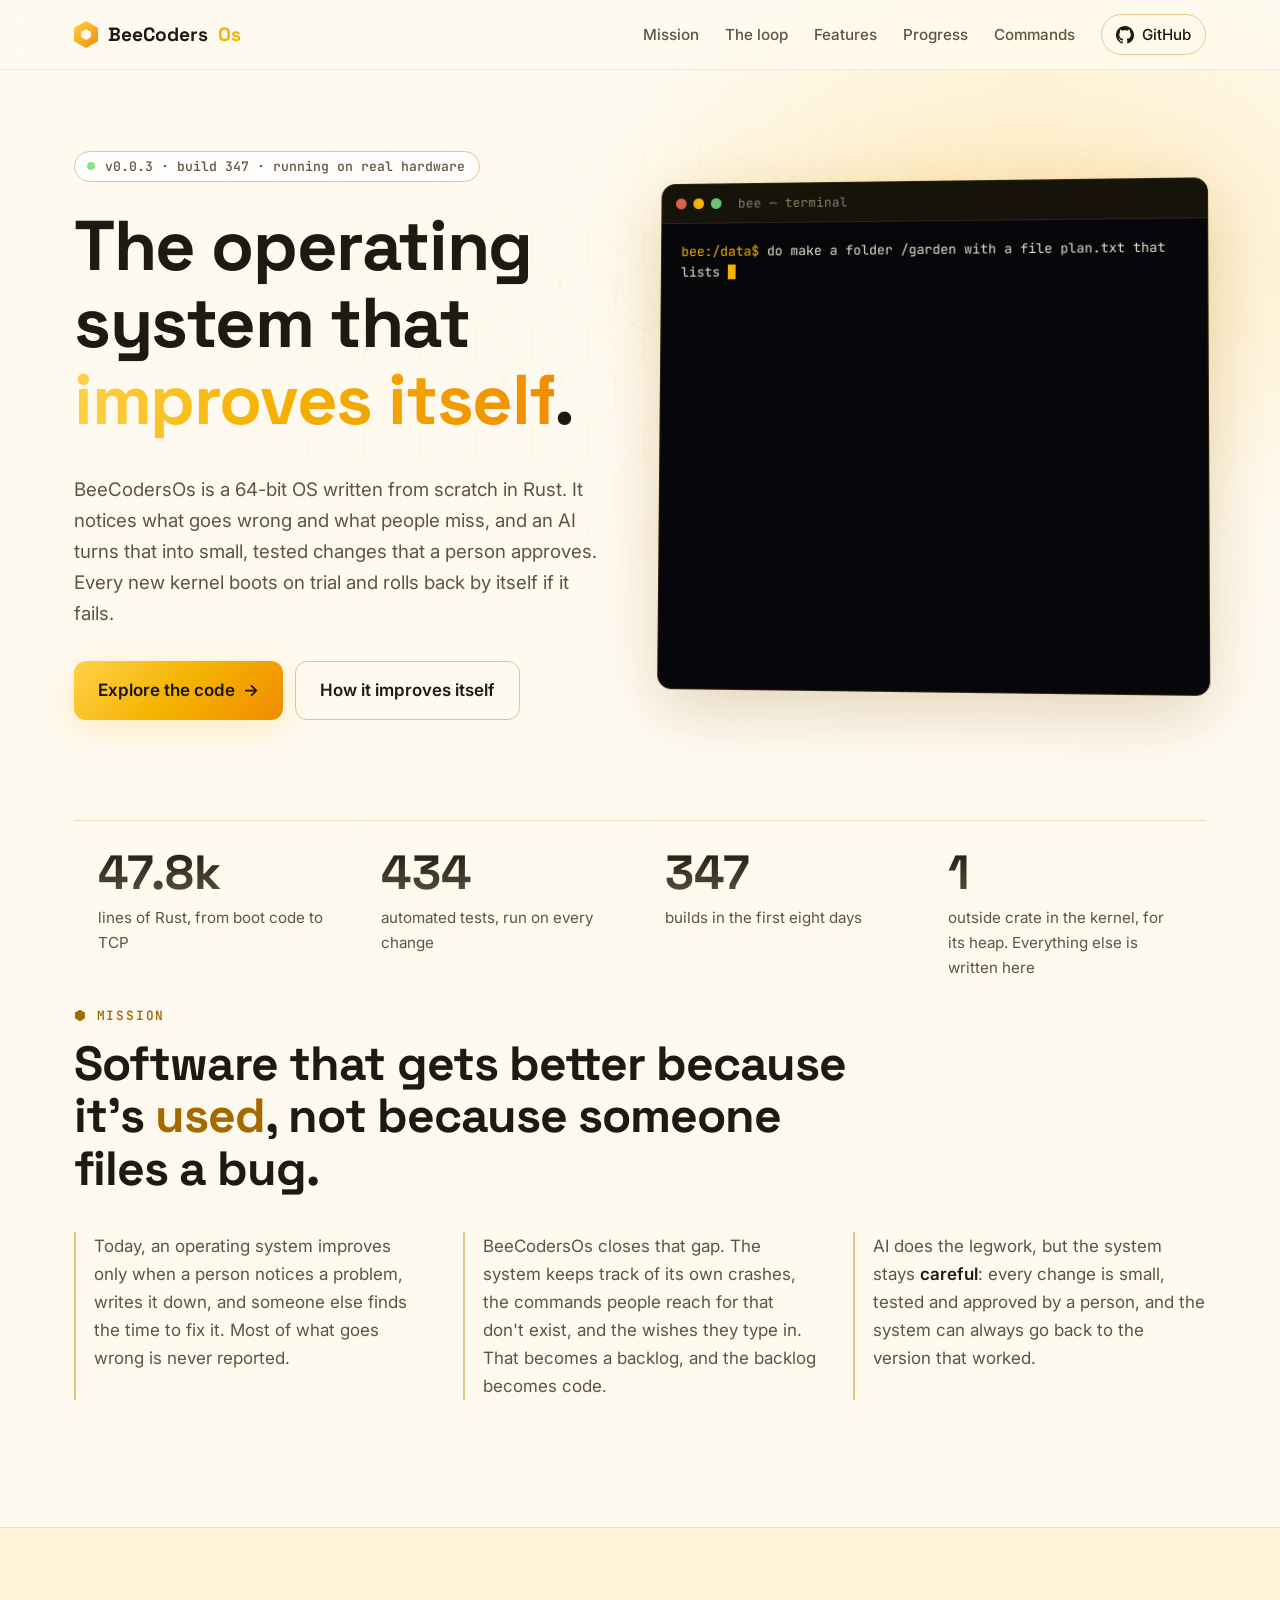
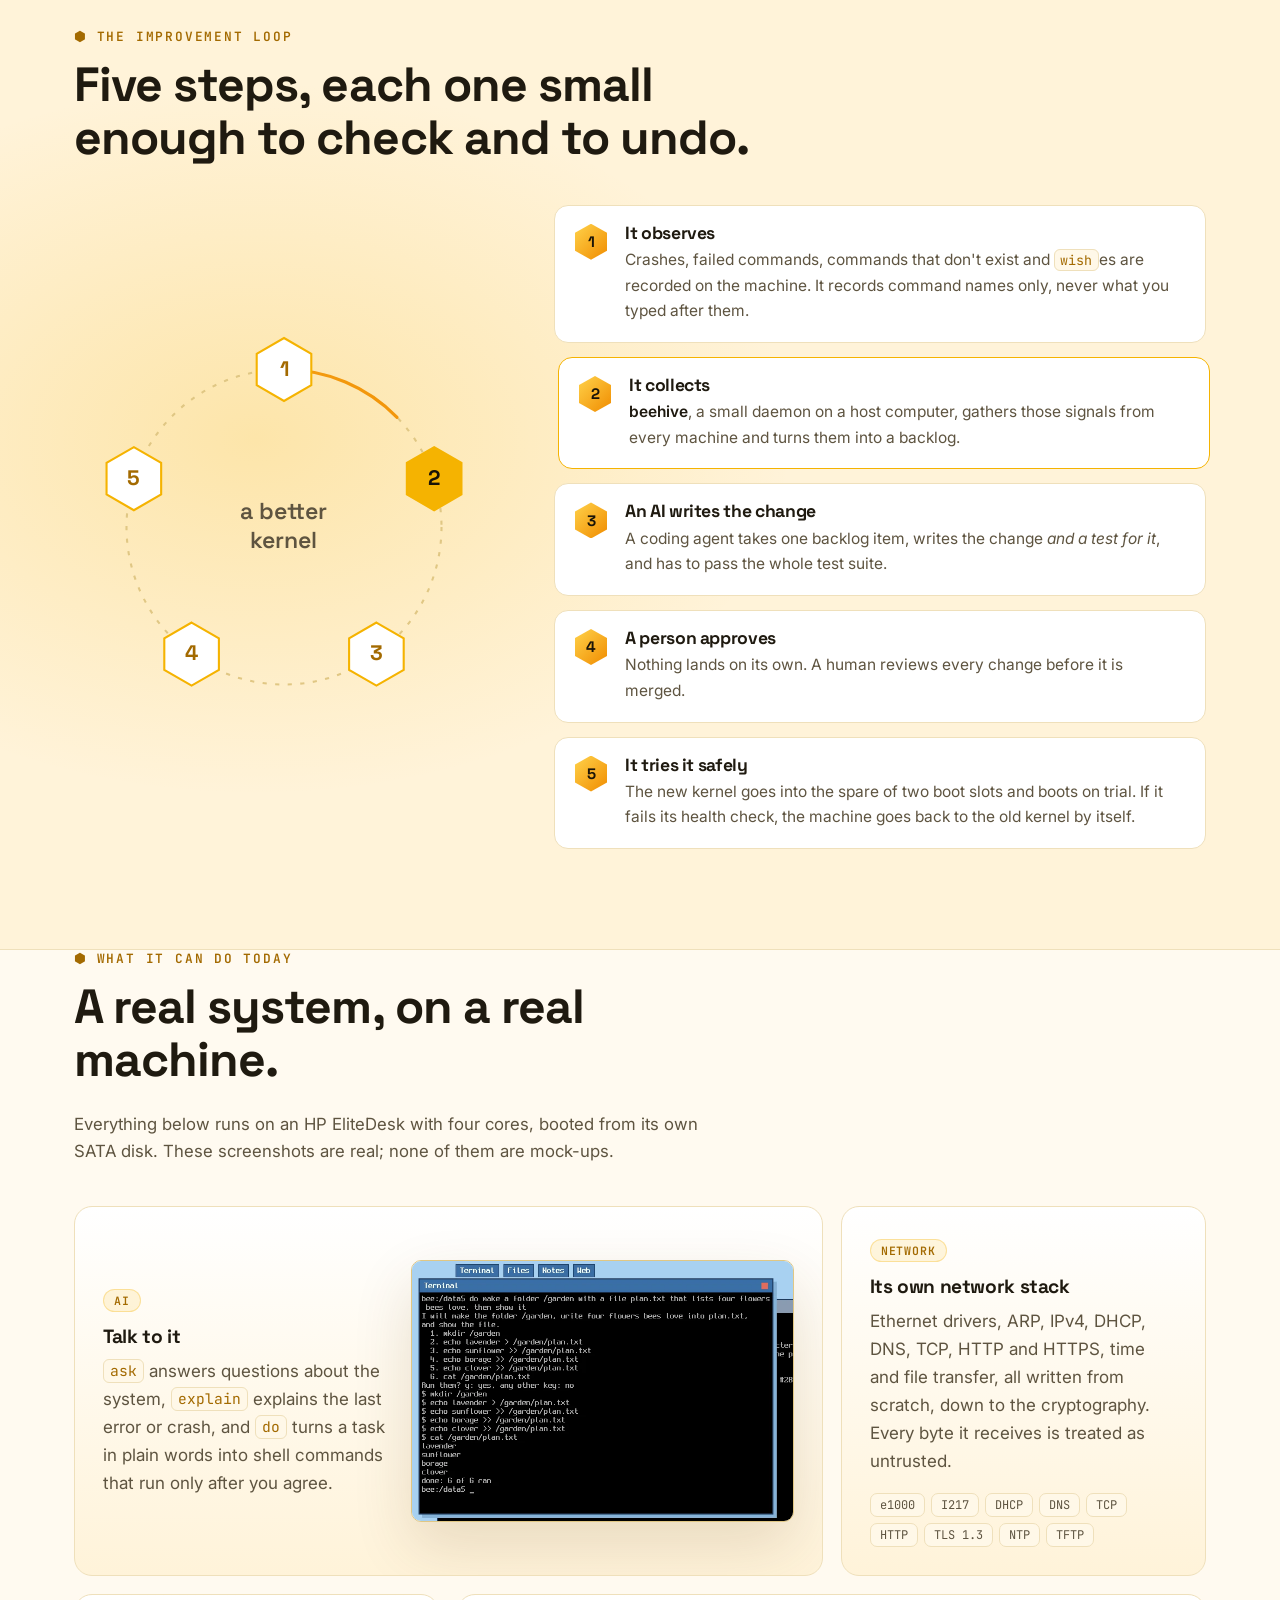
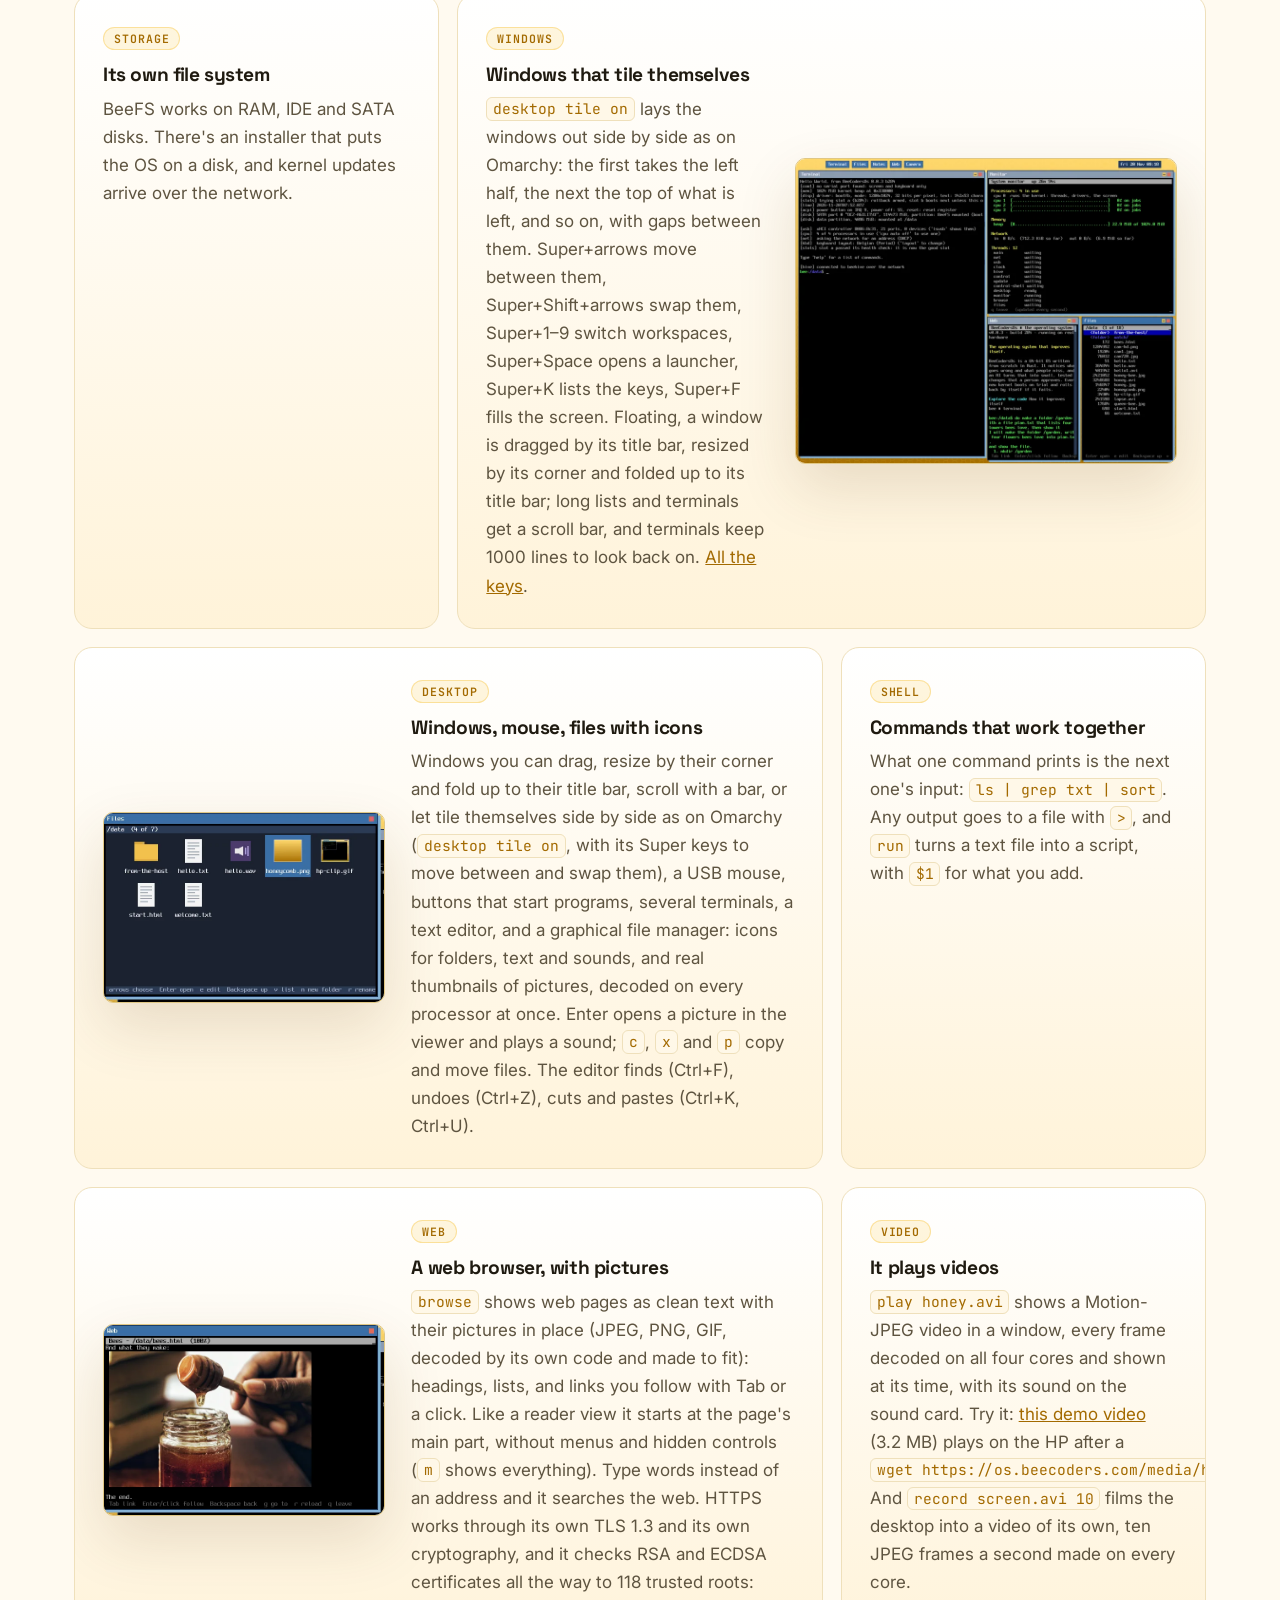
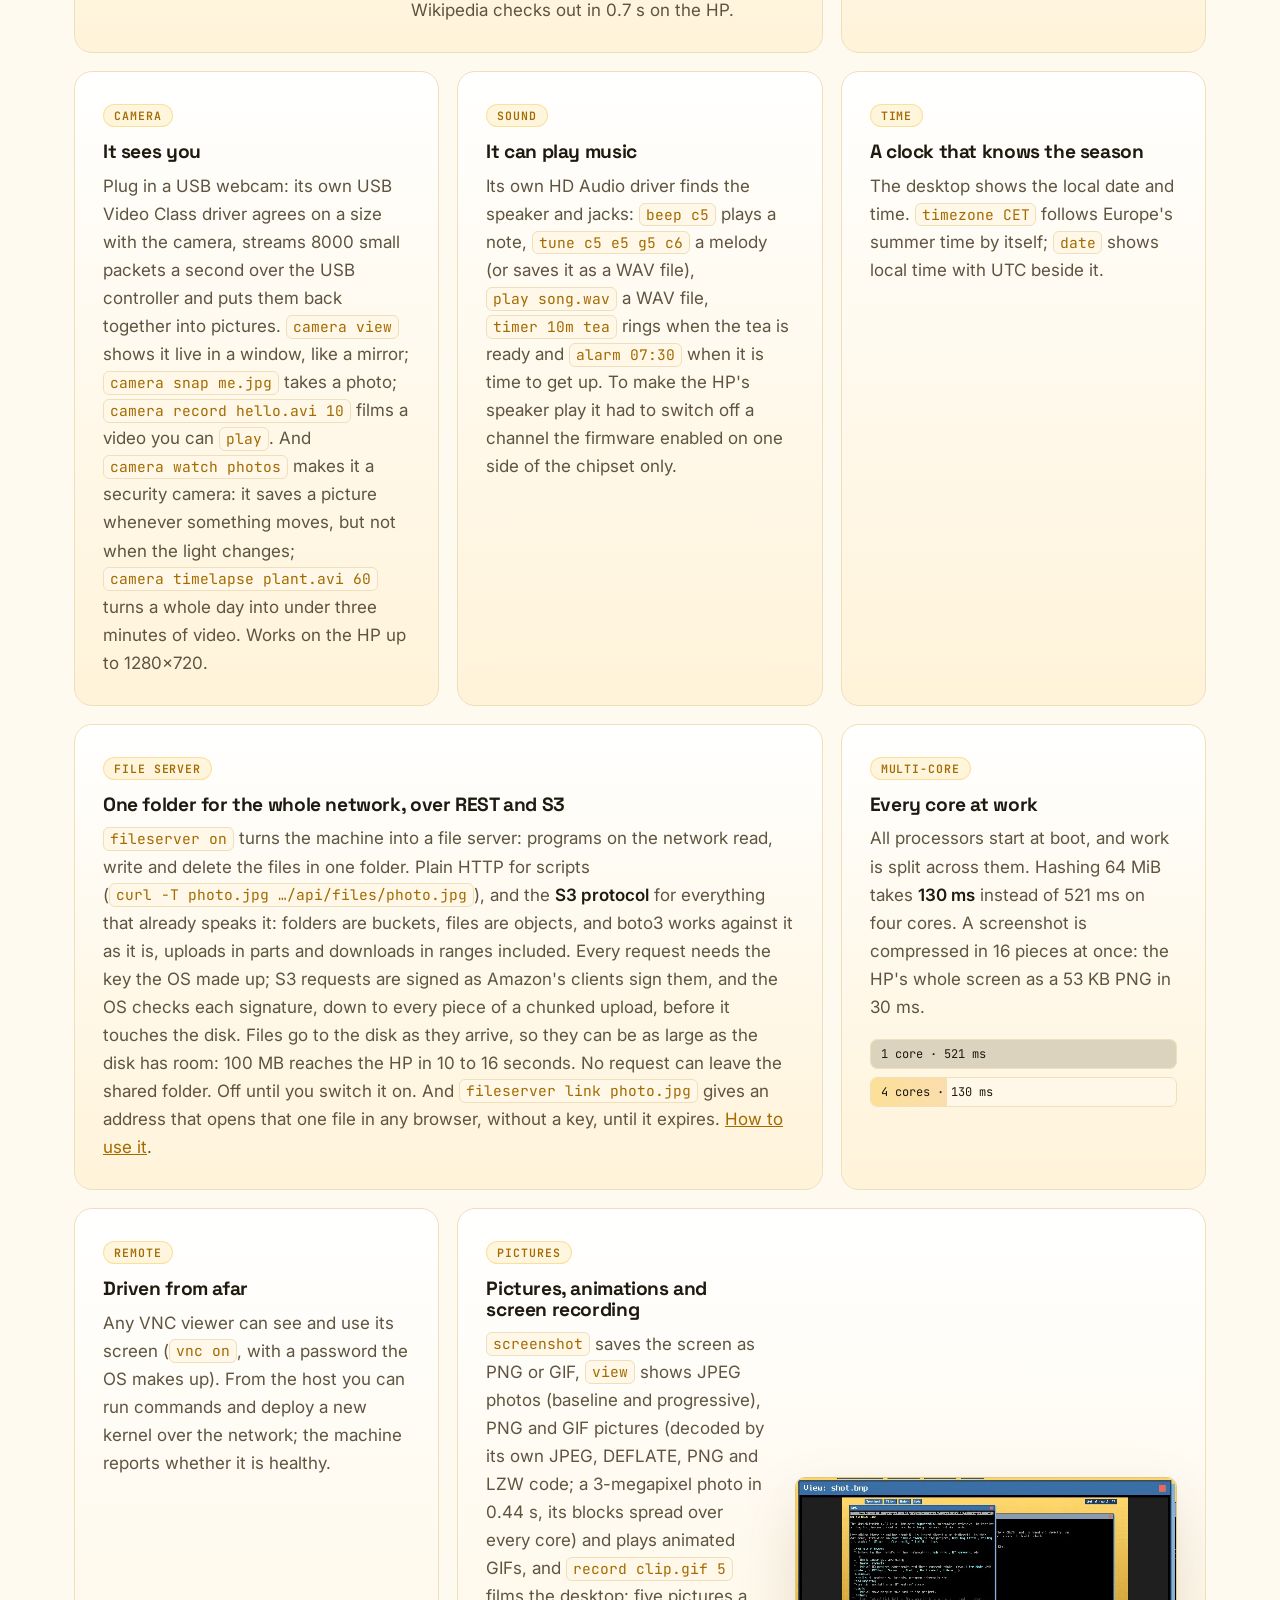
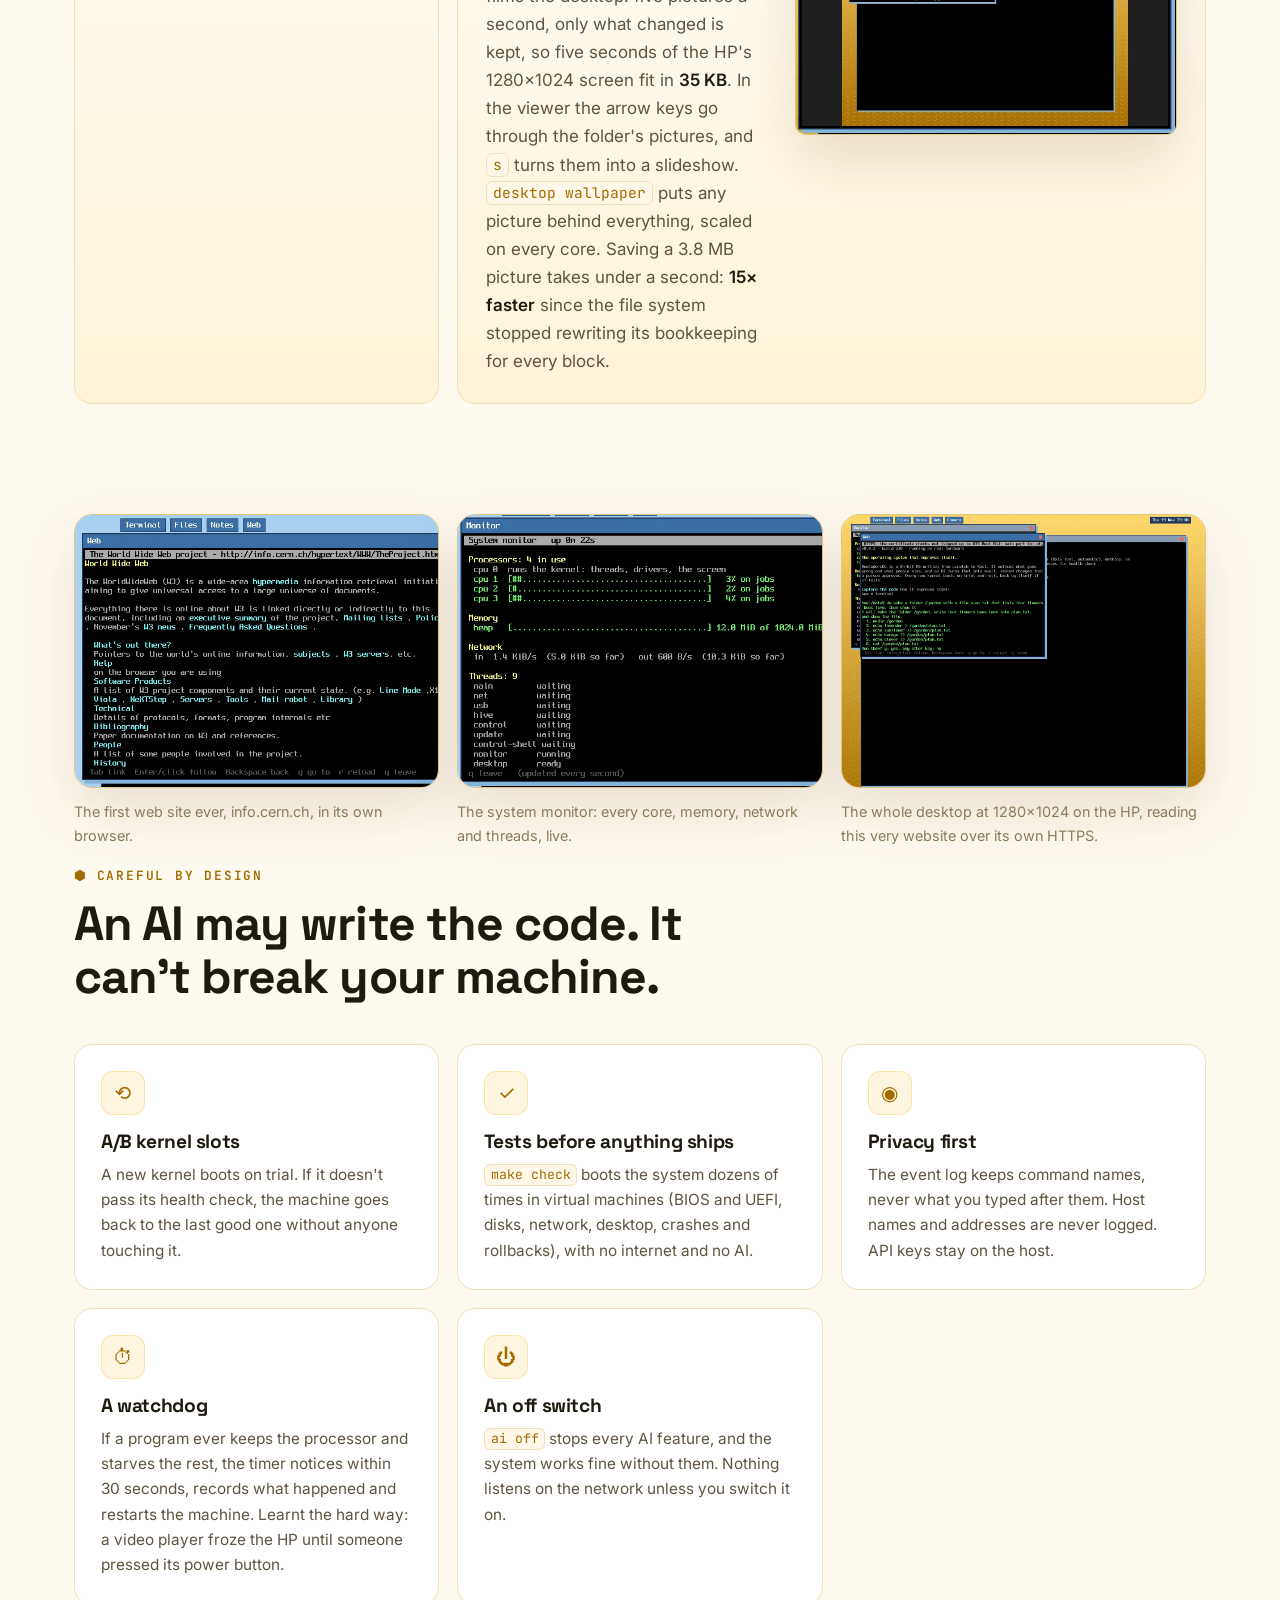
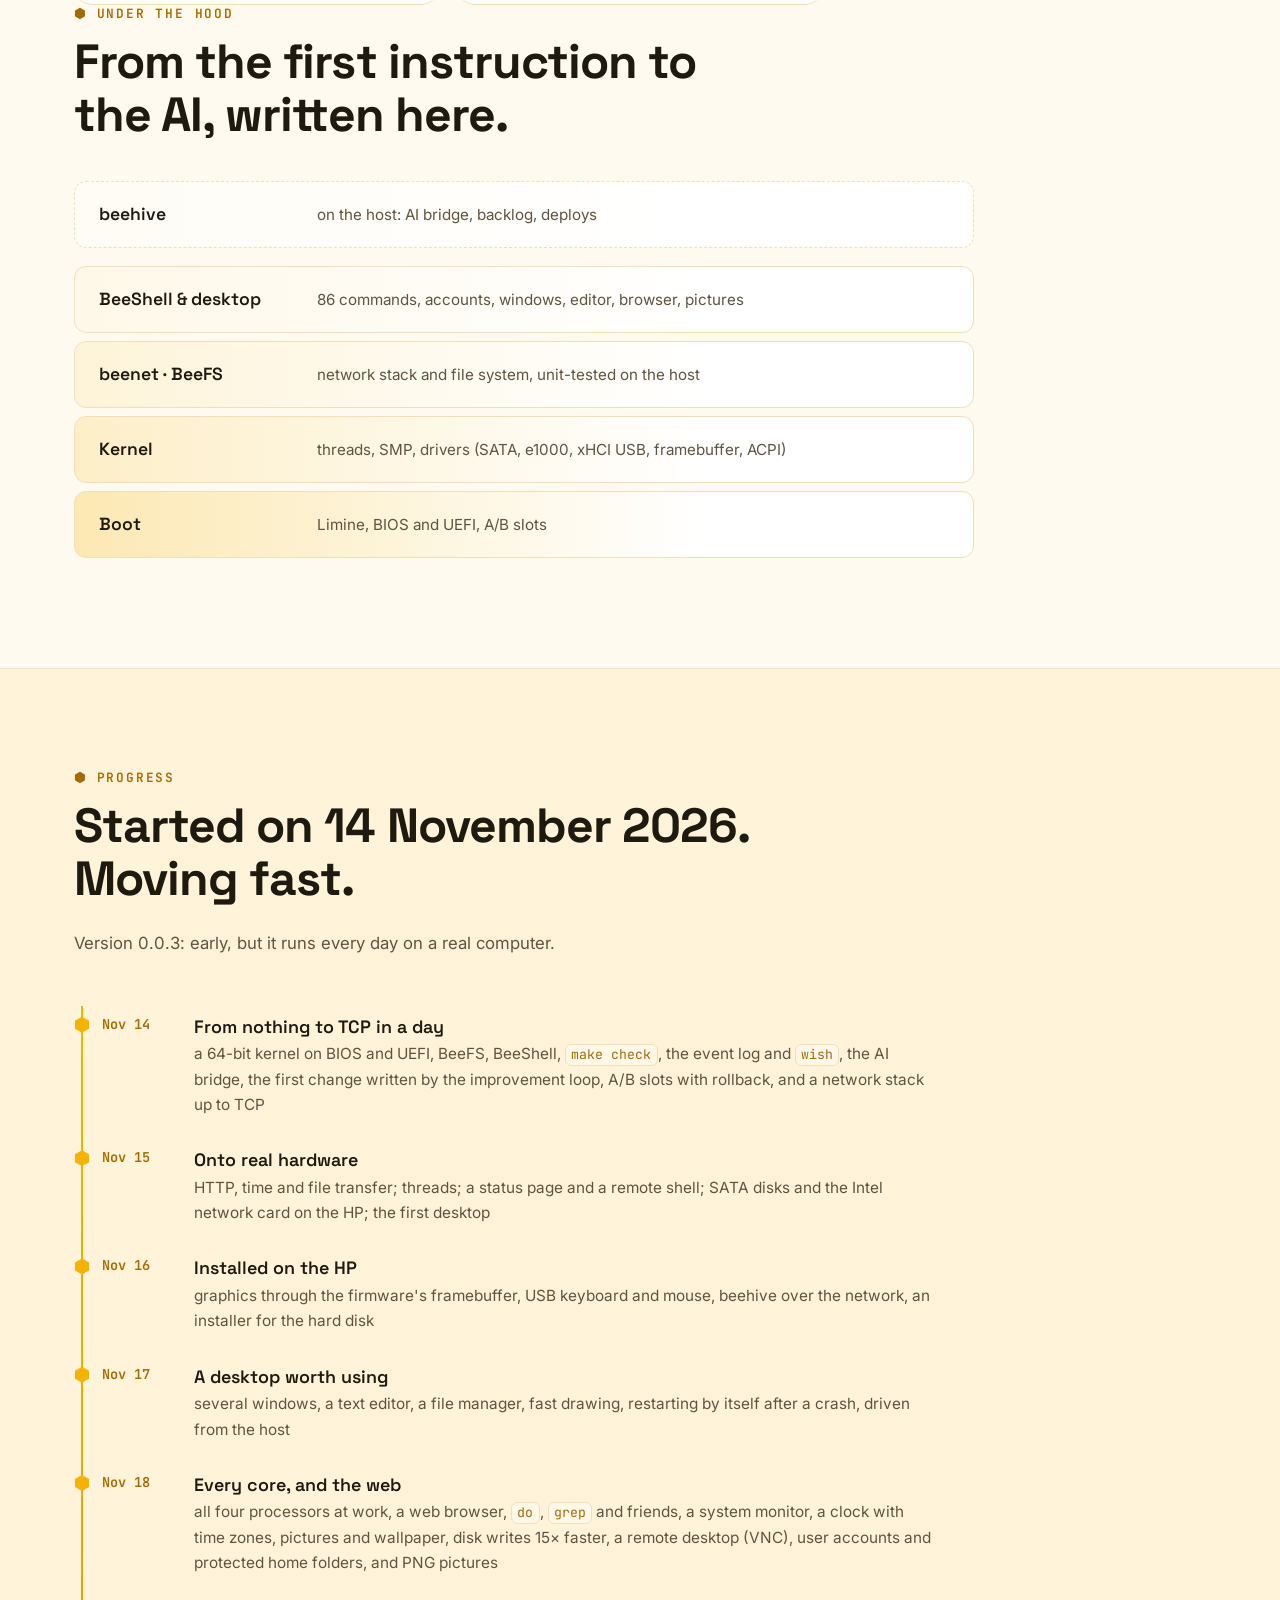
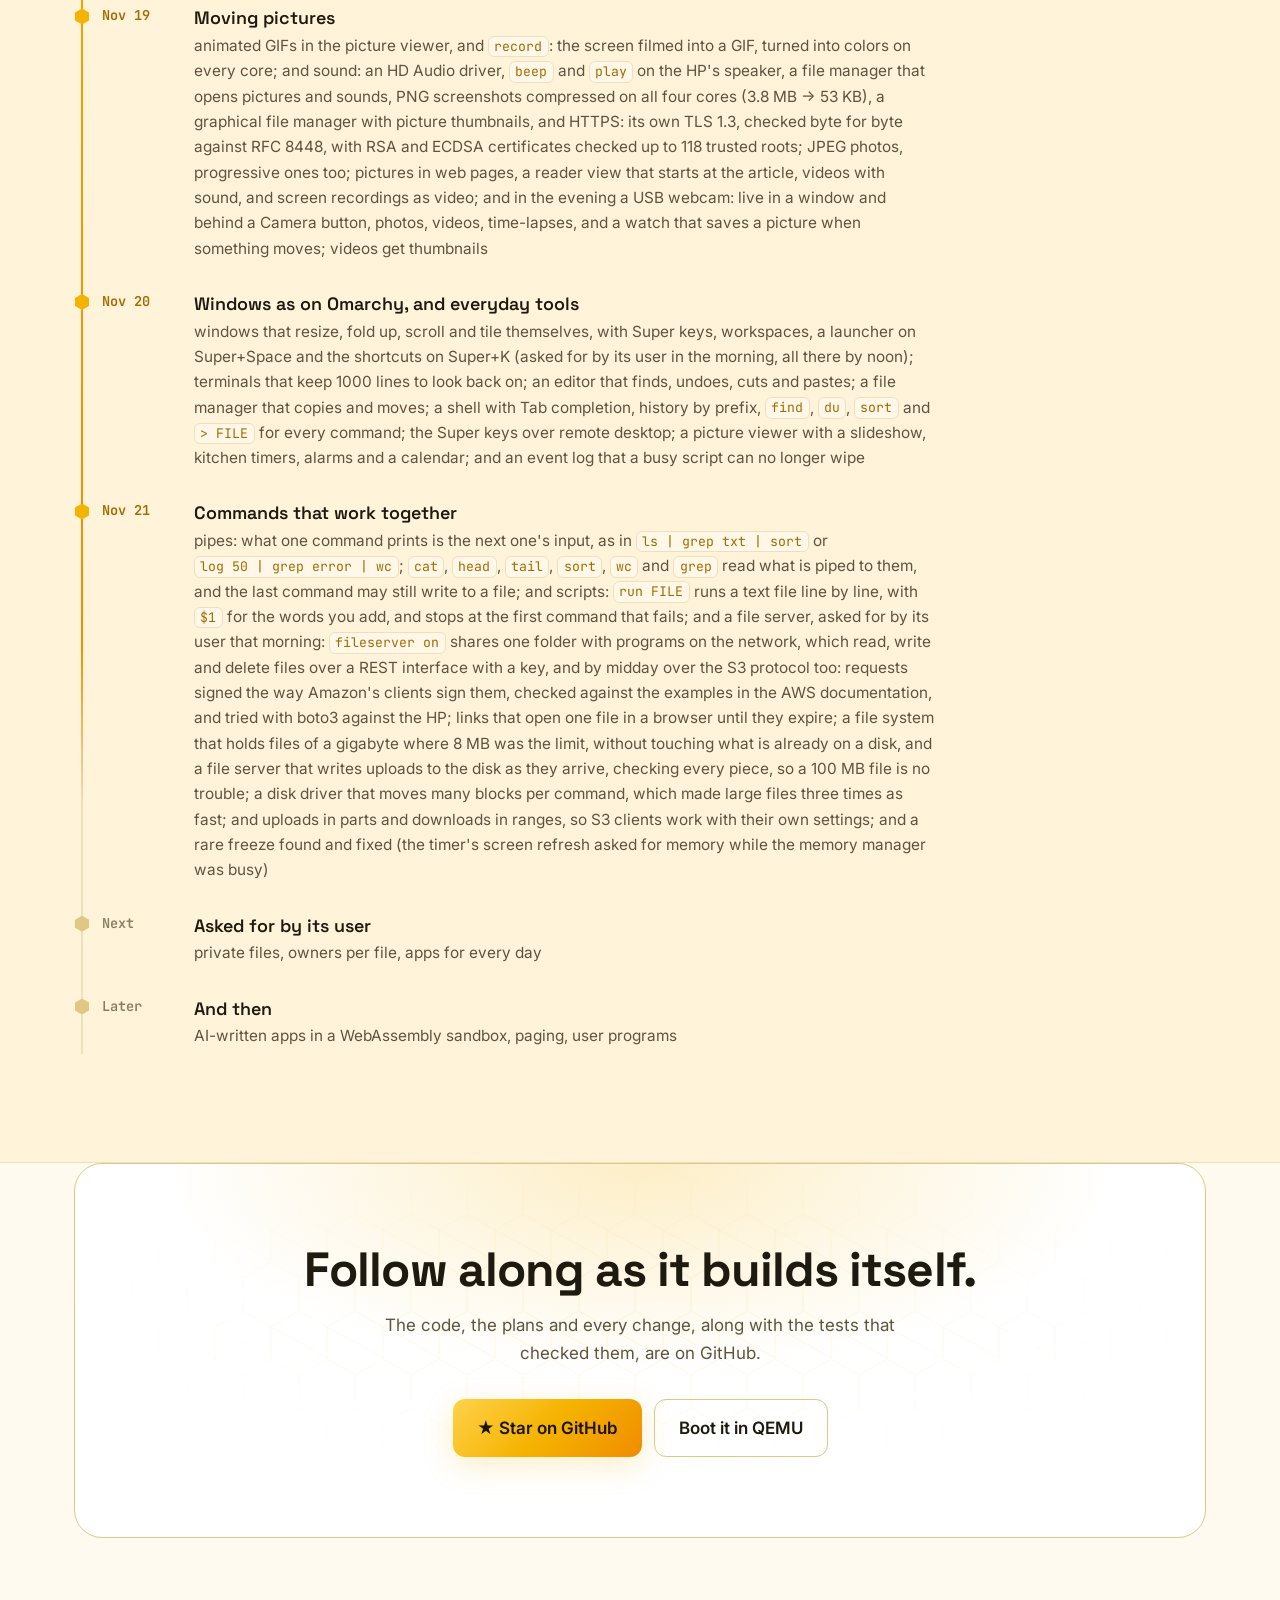
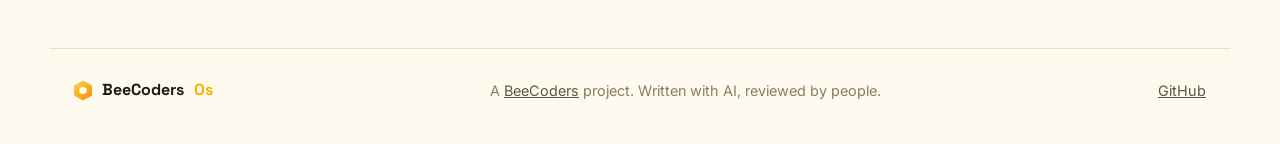
==== commit d4fc131f: "website: a guide page for the file server fileserver.html: switching it on, plain HTTP with curl, th" ====
--- a/website/index.html
+++ b/website/index.html
@@ -16,7 +16,7 @@
 <link rel="preconnect" href="https://fonts.googleapis.com">
 <link rel="preconnect" href="https://fonts.gstatic.com" crossorigin>
 <link href="https://fonts.googleapis.com/css2?family=Space+Grotesk:wght@500;700&family=Inter:wght@400;500;600&family=JetBrains+Mono:wght@400;600&display=swap" rel="stylesheet">
-<link rel="stylesheet" href="style.css?v=347">
+<link rel="stylesheet" href="style.css?v=348">
 <script src="site.js" defer></script>
 </head>
 <body>
@@ -262,7 +262,8 @@
         boto3 works against it as it is, uploads in parts and downloads in ranges included. Every request needs the key the OS made up; S3 requests are signed as
         Amazon's clients sign them, and the OS checks each signature, down to every piece of a chunked upload, before
         it touches the disk. Files go to the disk as they arrive, so they can be as large as the disk has room: 100 MB reaches the HP in 10 to 16 seconds. No request can leave the shared folder. Off until you switch it on. And <code>fileserver link photo.jpg</code>
-        gives an address that opens that one file in any browser, without a key, until it expires.</p>
+        gives an address that opens that one file in any browser, without a key, until it expires.
+        <a href="fileserver.html">How to use it</a>.</p>
     </article>
 
     <article class="card">
--- a/website/style.css
+++ b/website/style.css
@@ -472,3 +472,20 @@
 .cmd dt code { font-size: 0.92rem; white-space: normal; overflow-wrap: anywhere; }
 .cmd dd { margin: 0; color: var(--muted); font-size: 0.95rem; }
 @media (max-width: 860px) { .cmds { grid-template-columns: 1fr; } }
+
+/* ------------------------------------------------------------ guide pages */
+
+.guide h3 { margin: 56px 0 14px; font-size: 1.45rem; scroll-margin-top: 90px; }
+.guide .sub { max-width: 78ch; }
+.guide h3 + .sub { margin-top: 0; }
+.guide .cmds { margin: 18px 0; }
+.guide .cmd dt { font-weight: 600; }
+.code {
+  margin: 18px 0; padding: 18px 20px; border-radius: 12px; overflow-x: auto;
+  border: 1px solid var(--line); background: #0b0906;
+  font: 400 0.86rem/1.6 "JetBrains Mono", monospace; color: #e8e2d0;
+}
+.code .p { color: var(--honey); }
+.code .m { color: #b9d7ff; }
+.code .d { color: #8d8264; }
+@media (max-width: 640px) { .code { font-size: 0.74rem; padding: 14px; } }
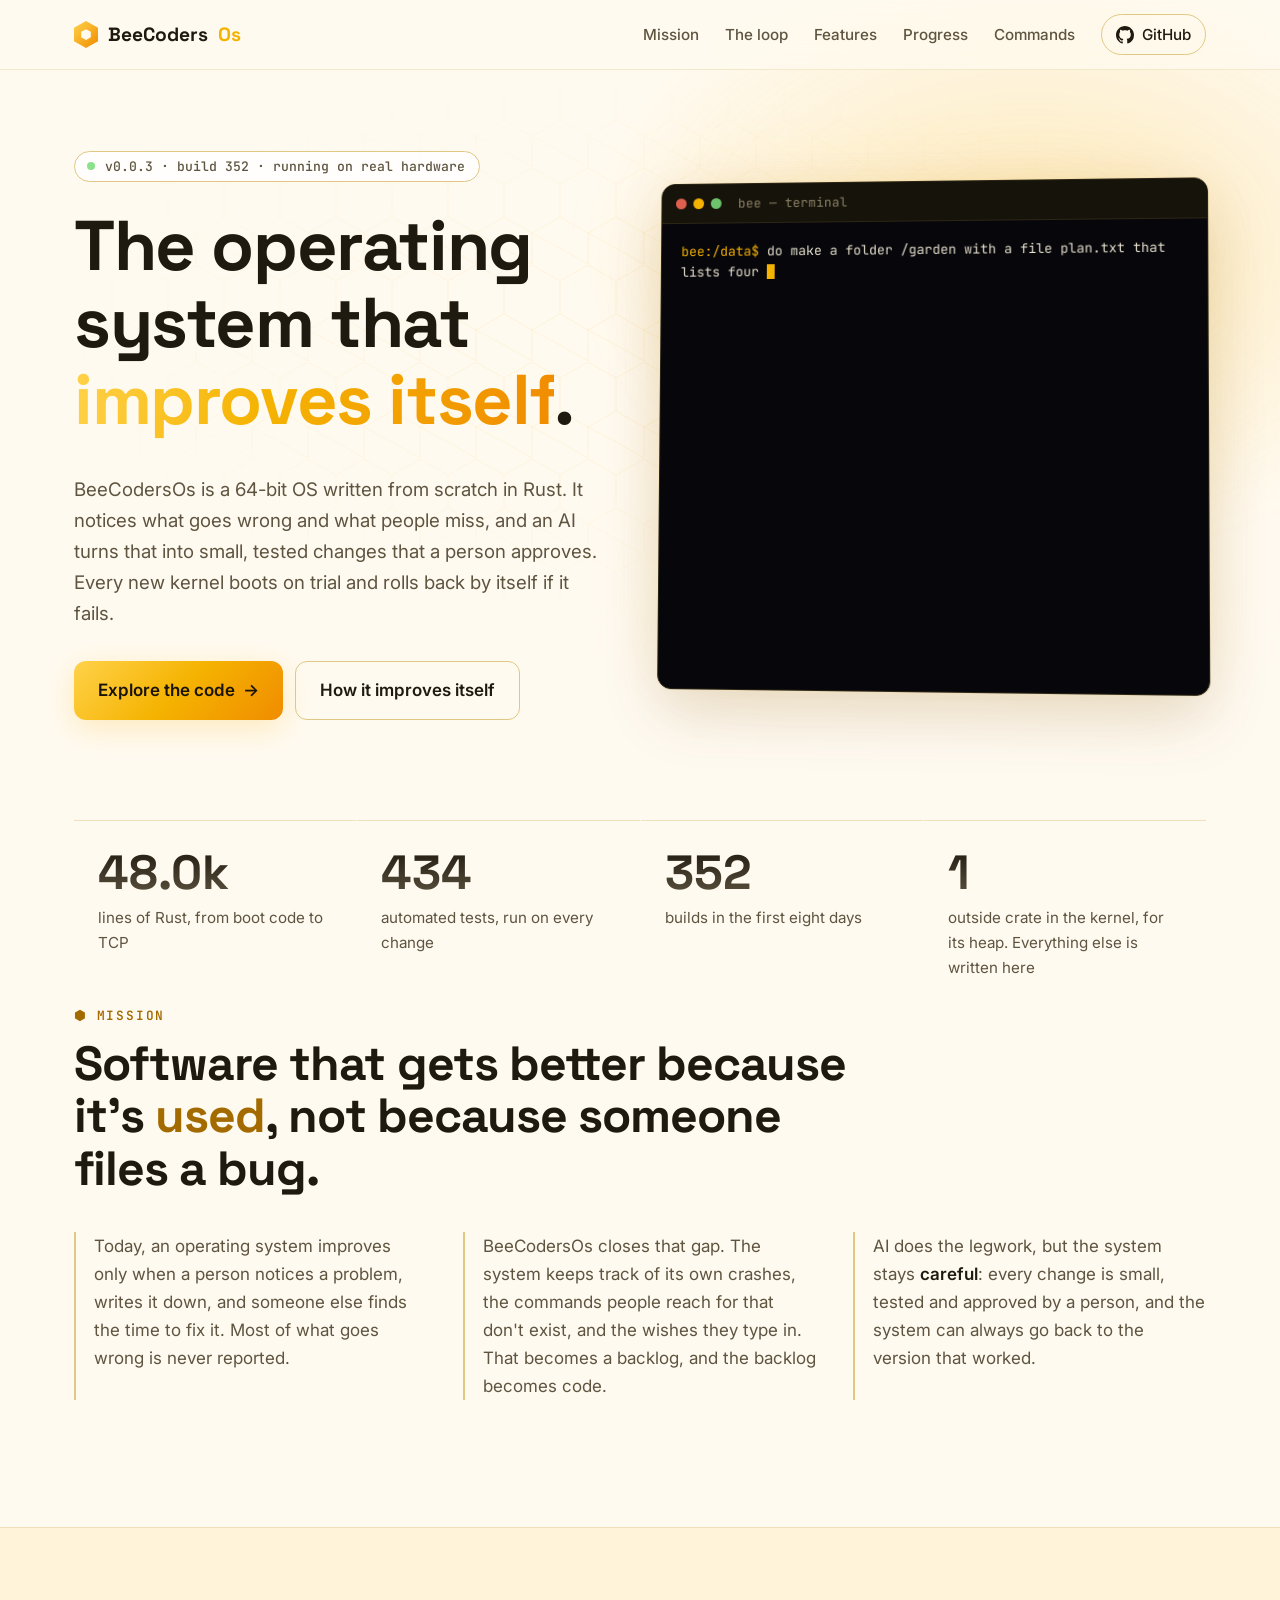
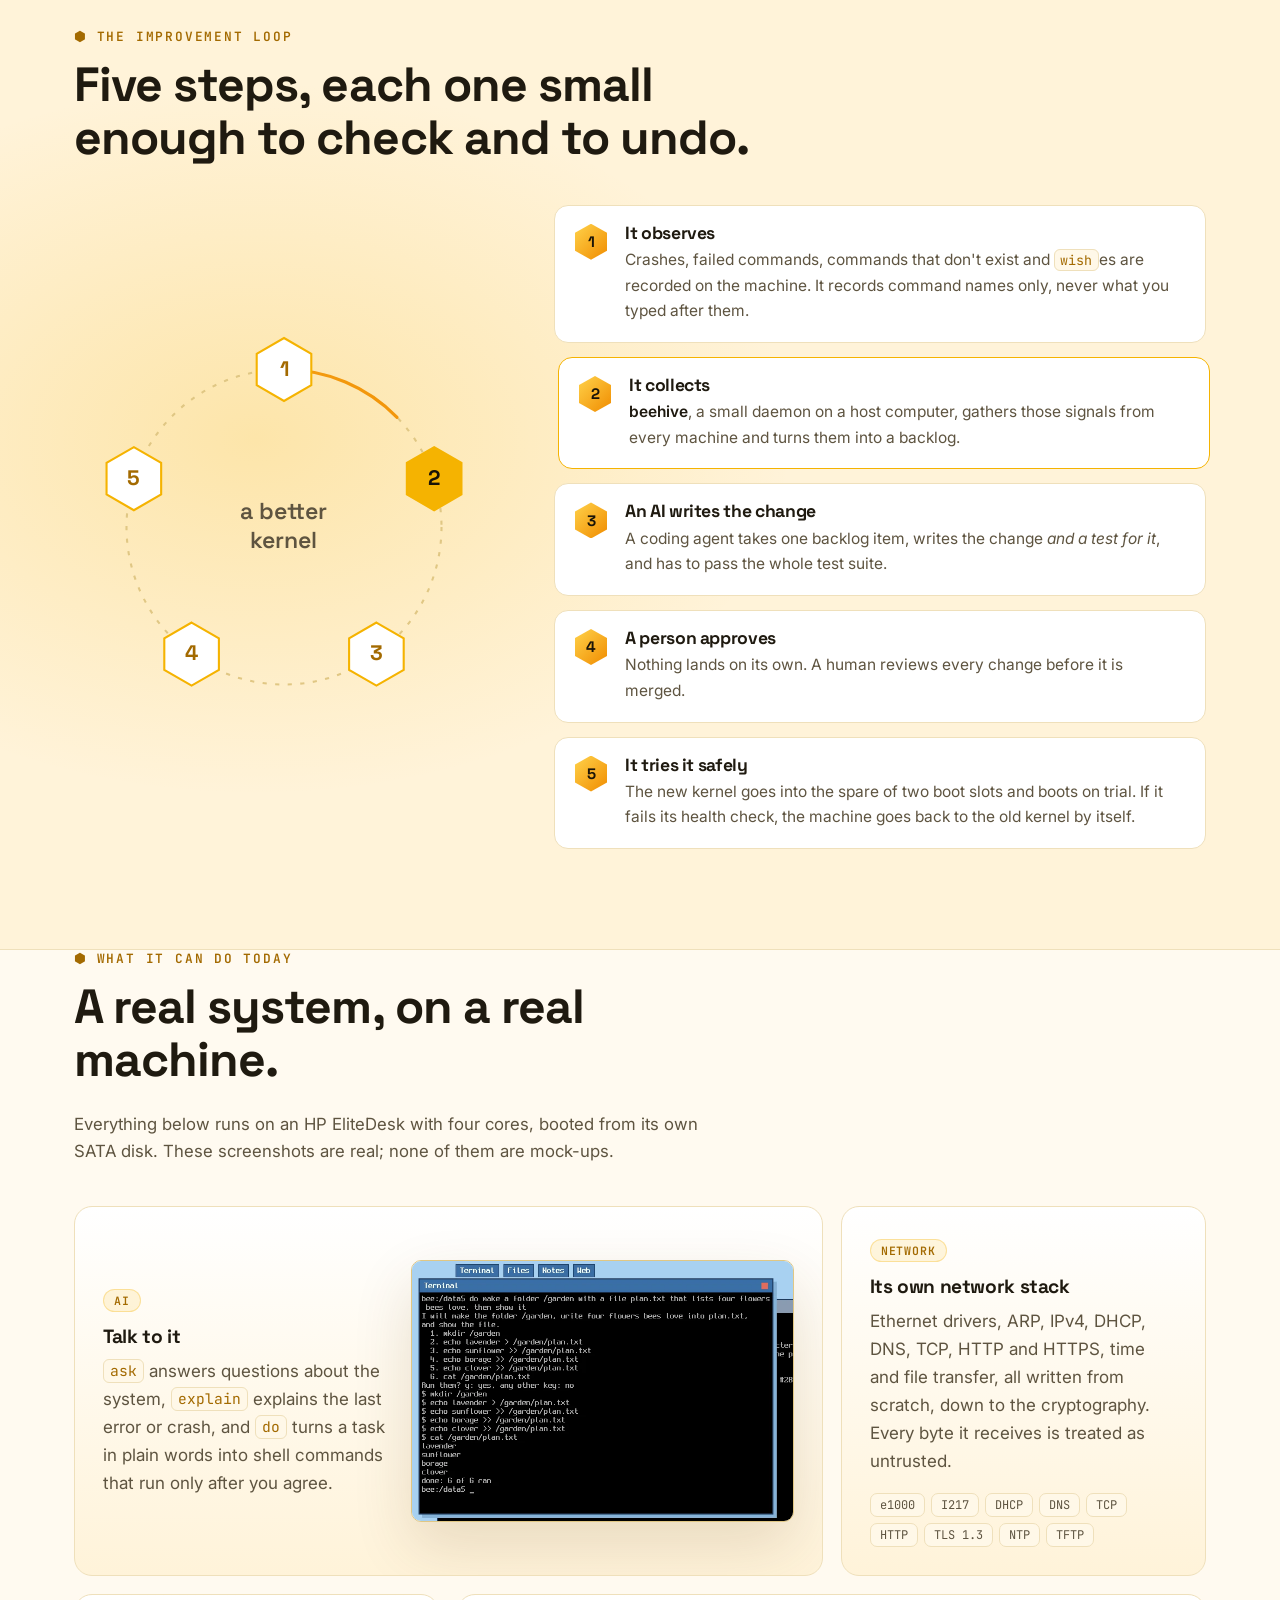
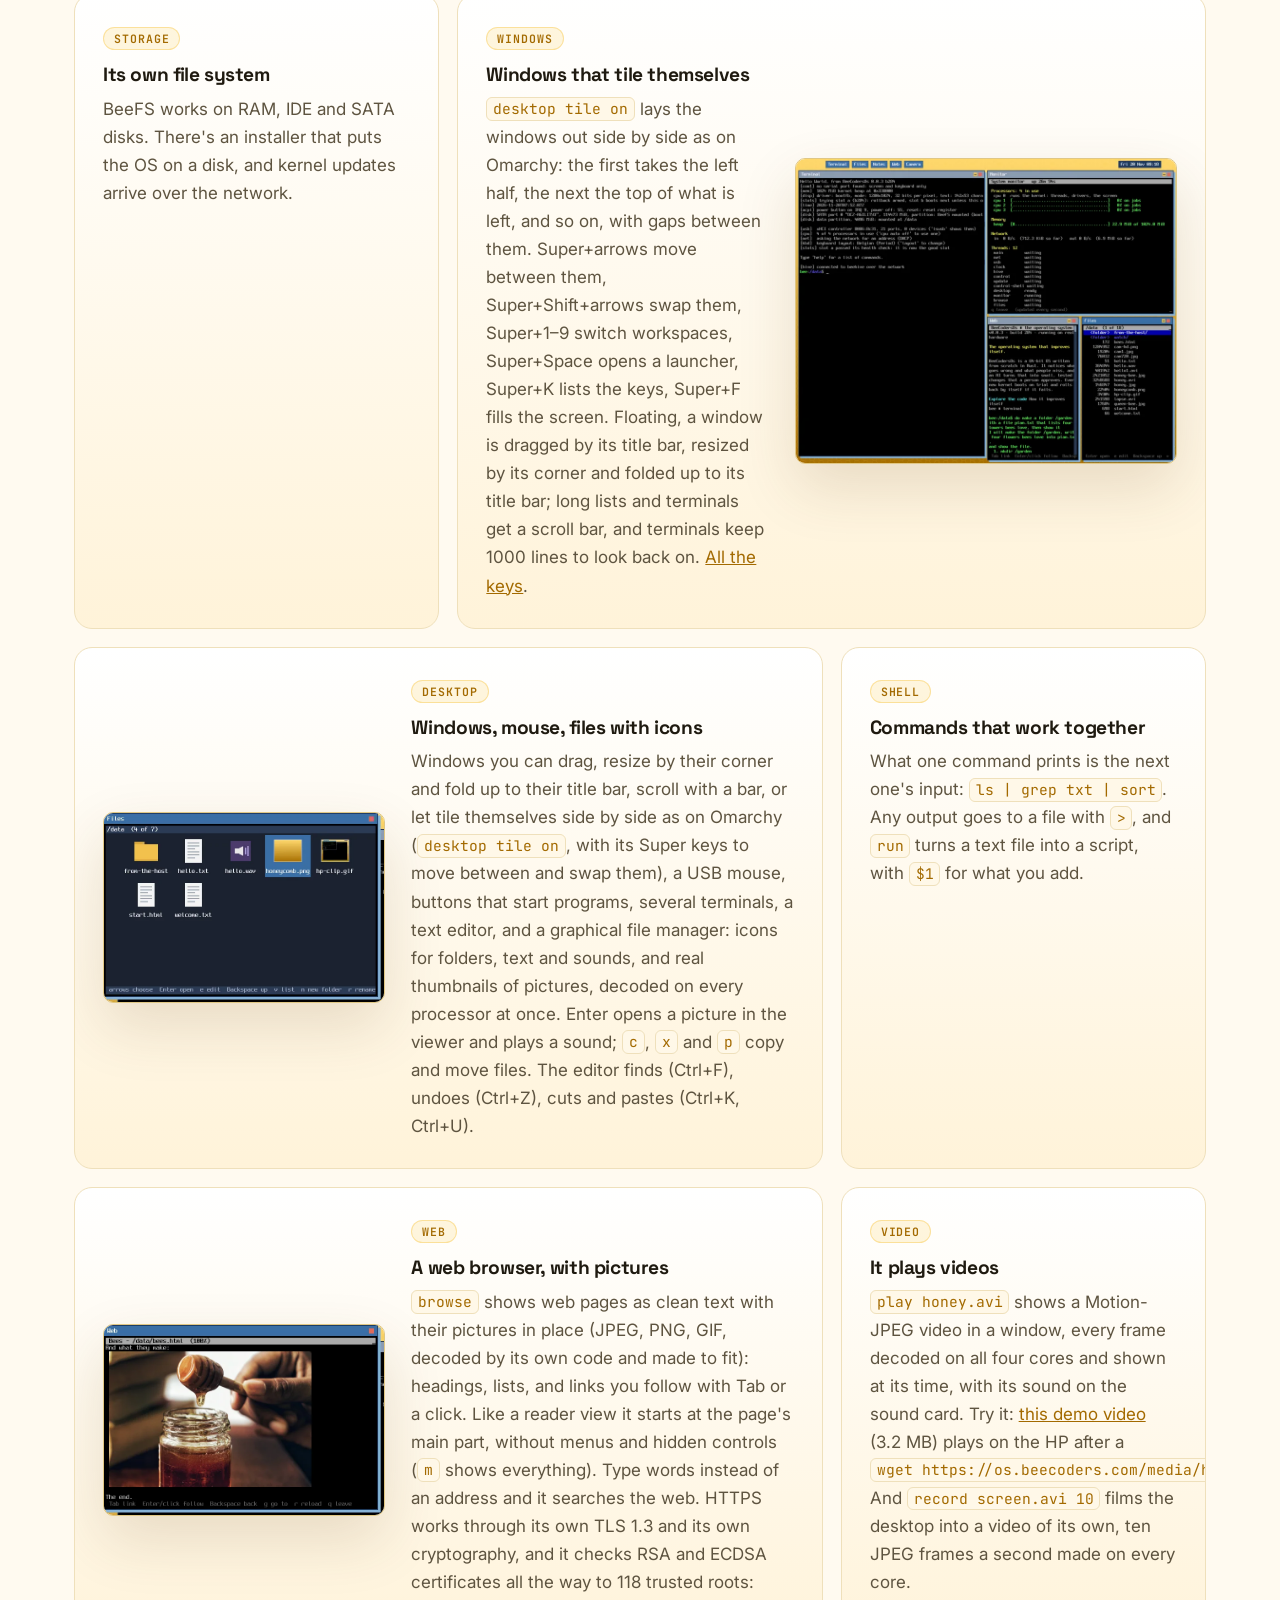
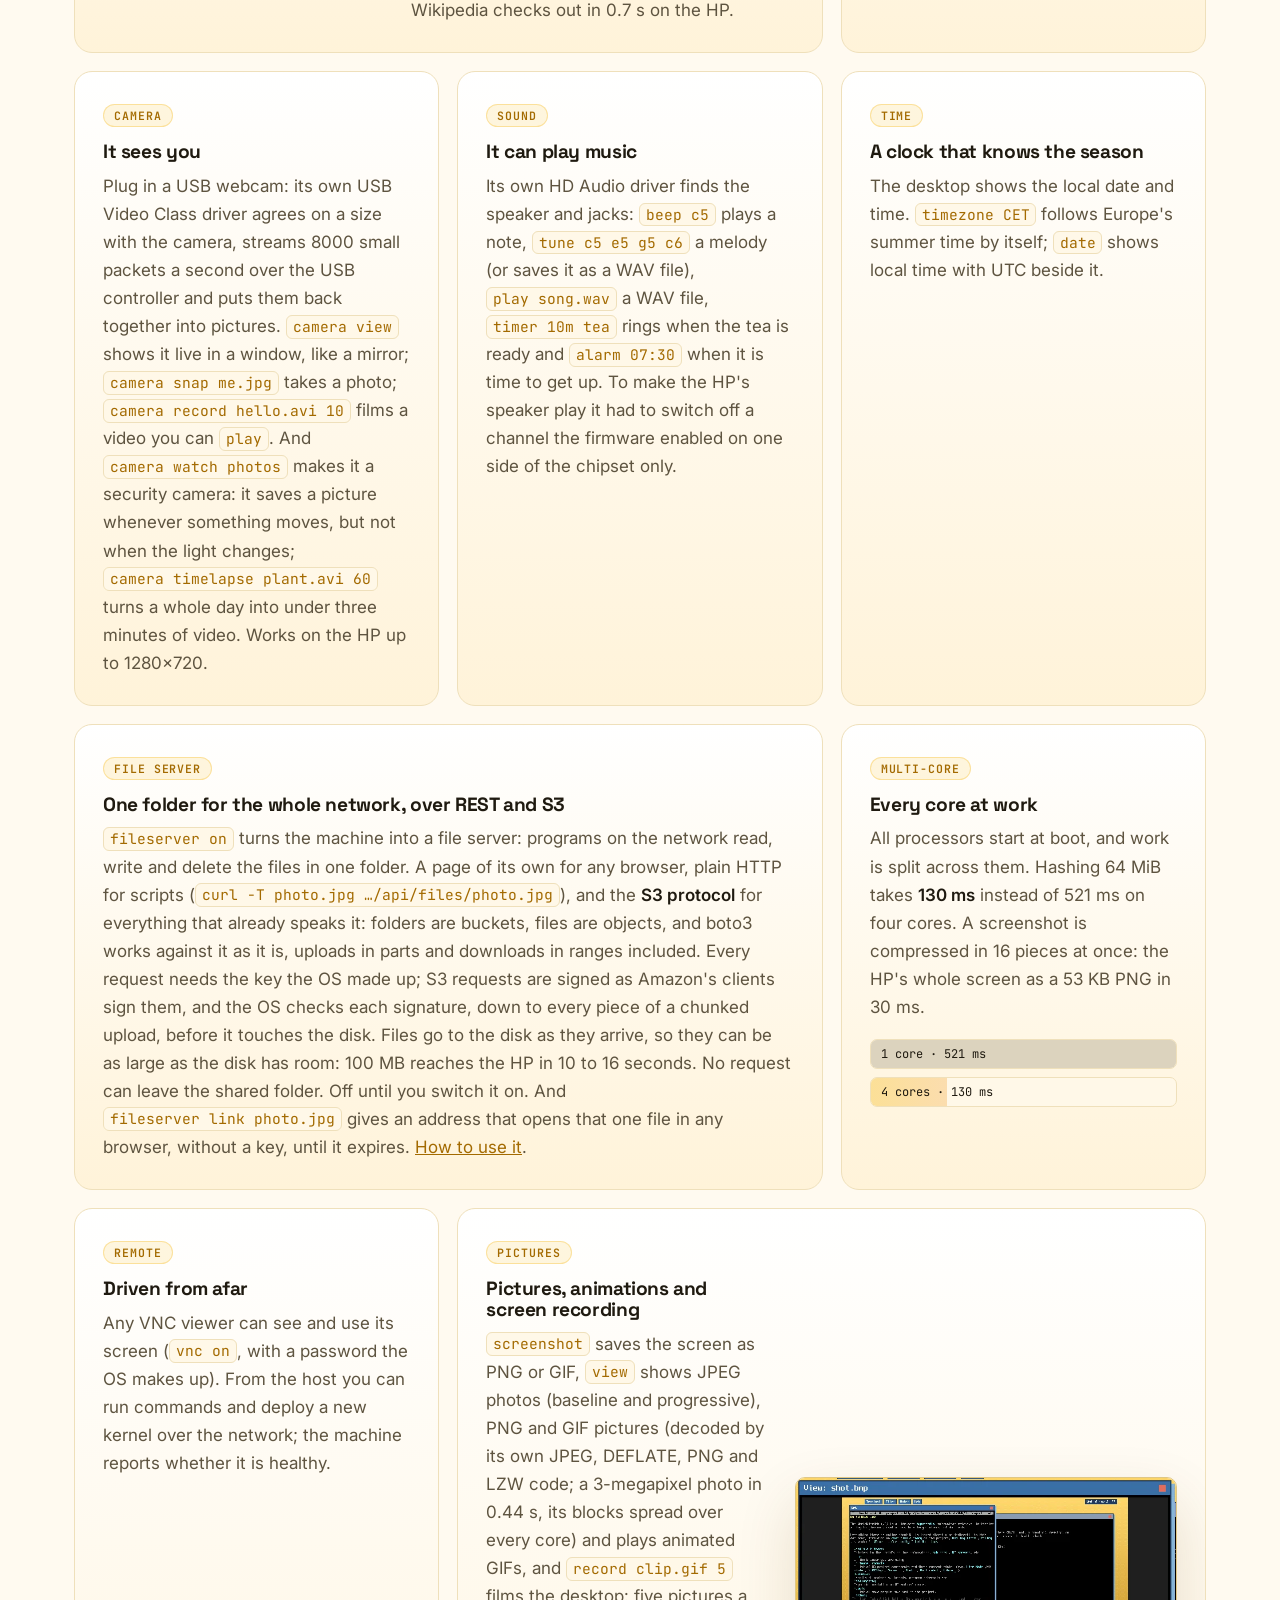
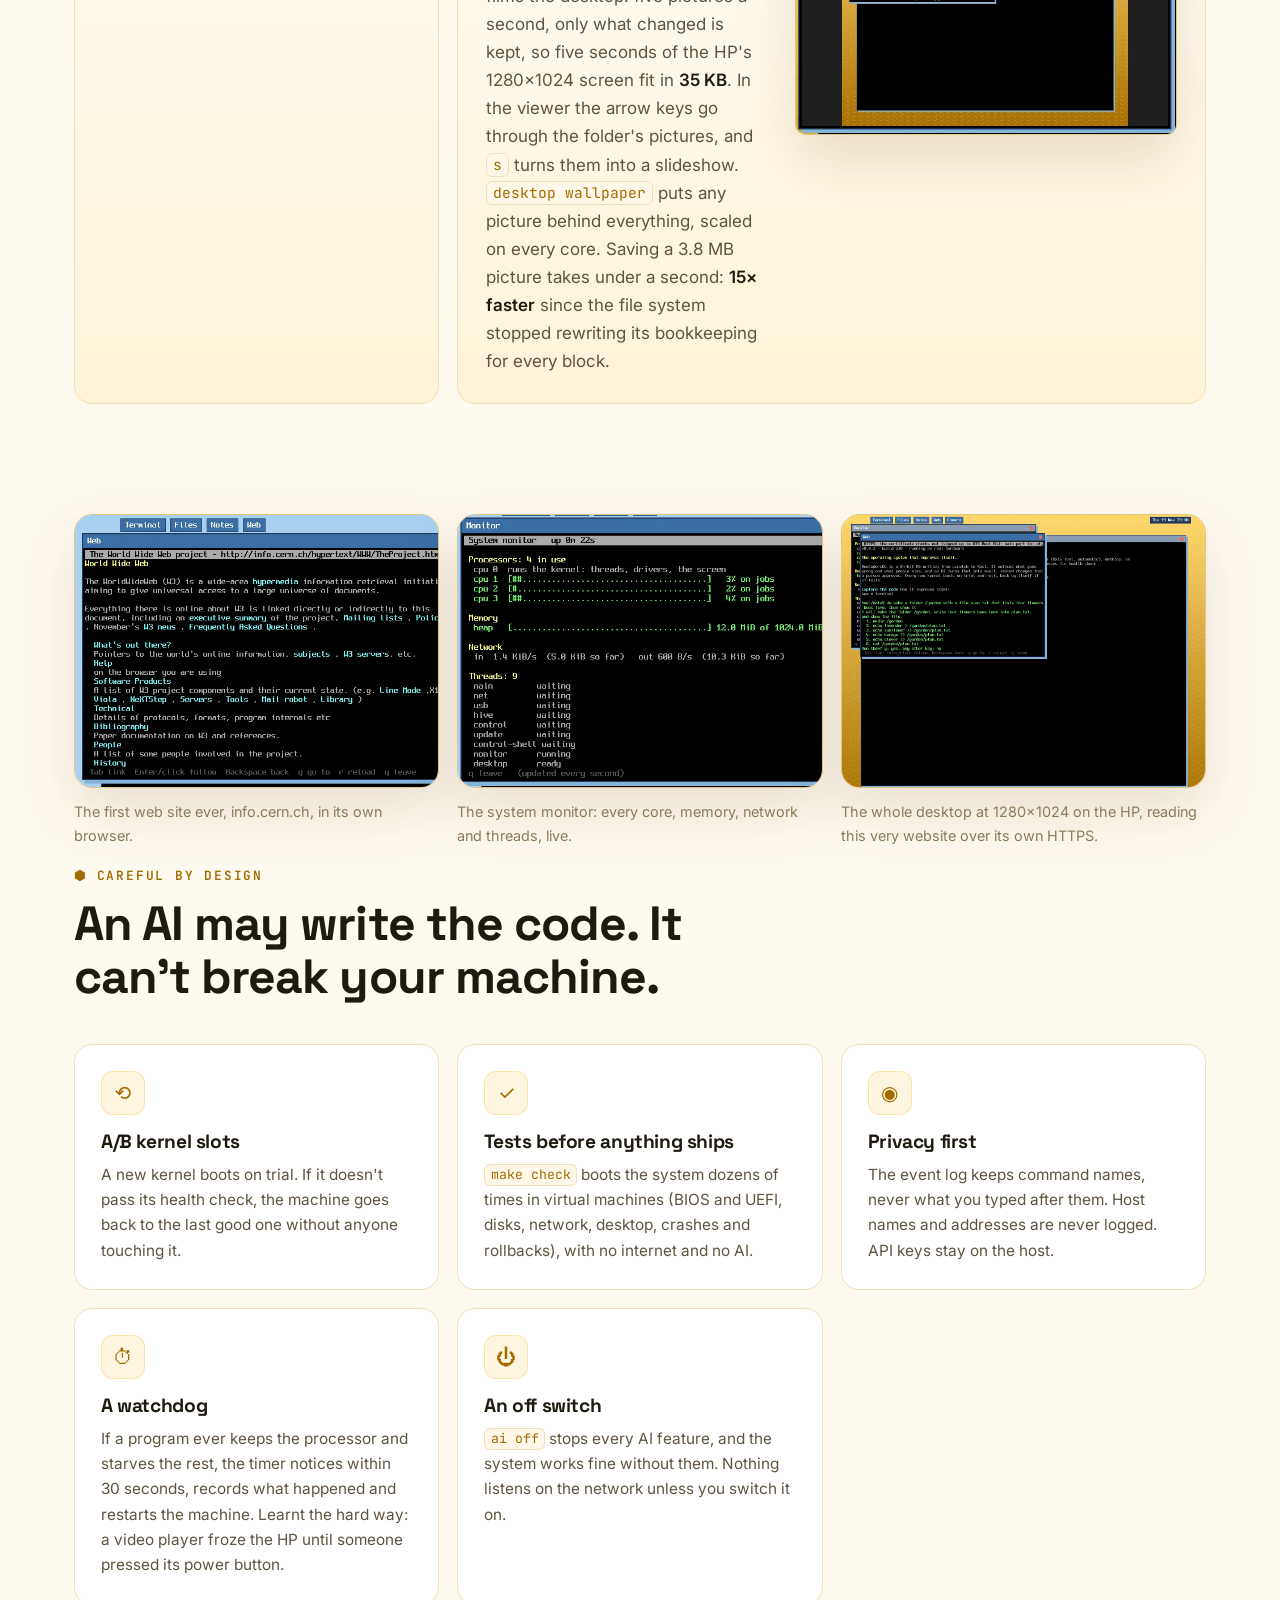
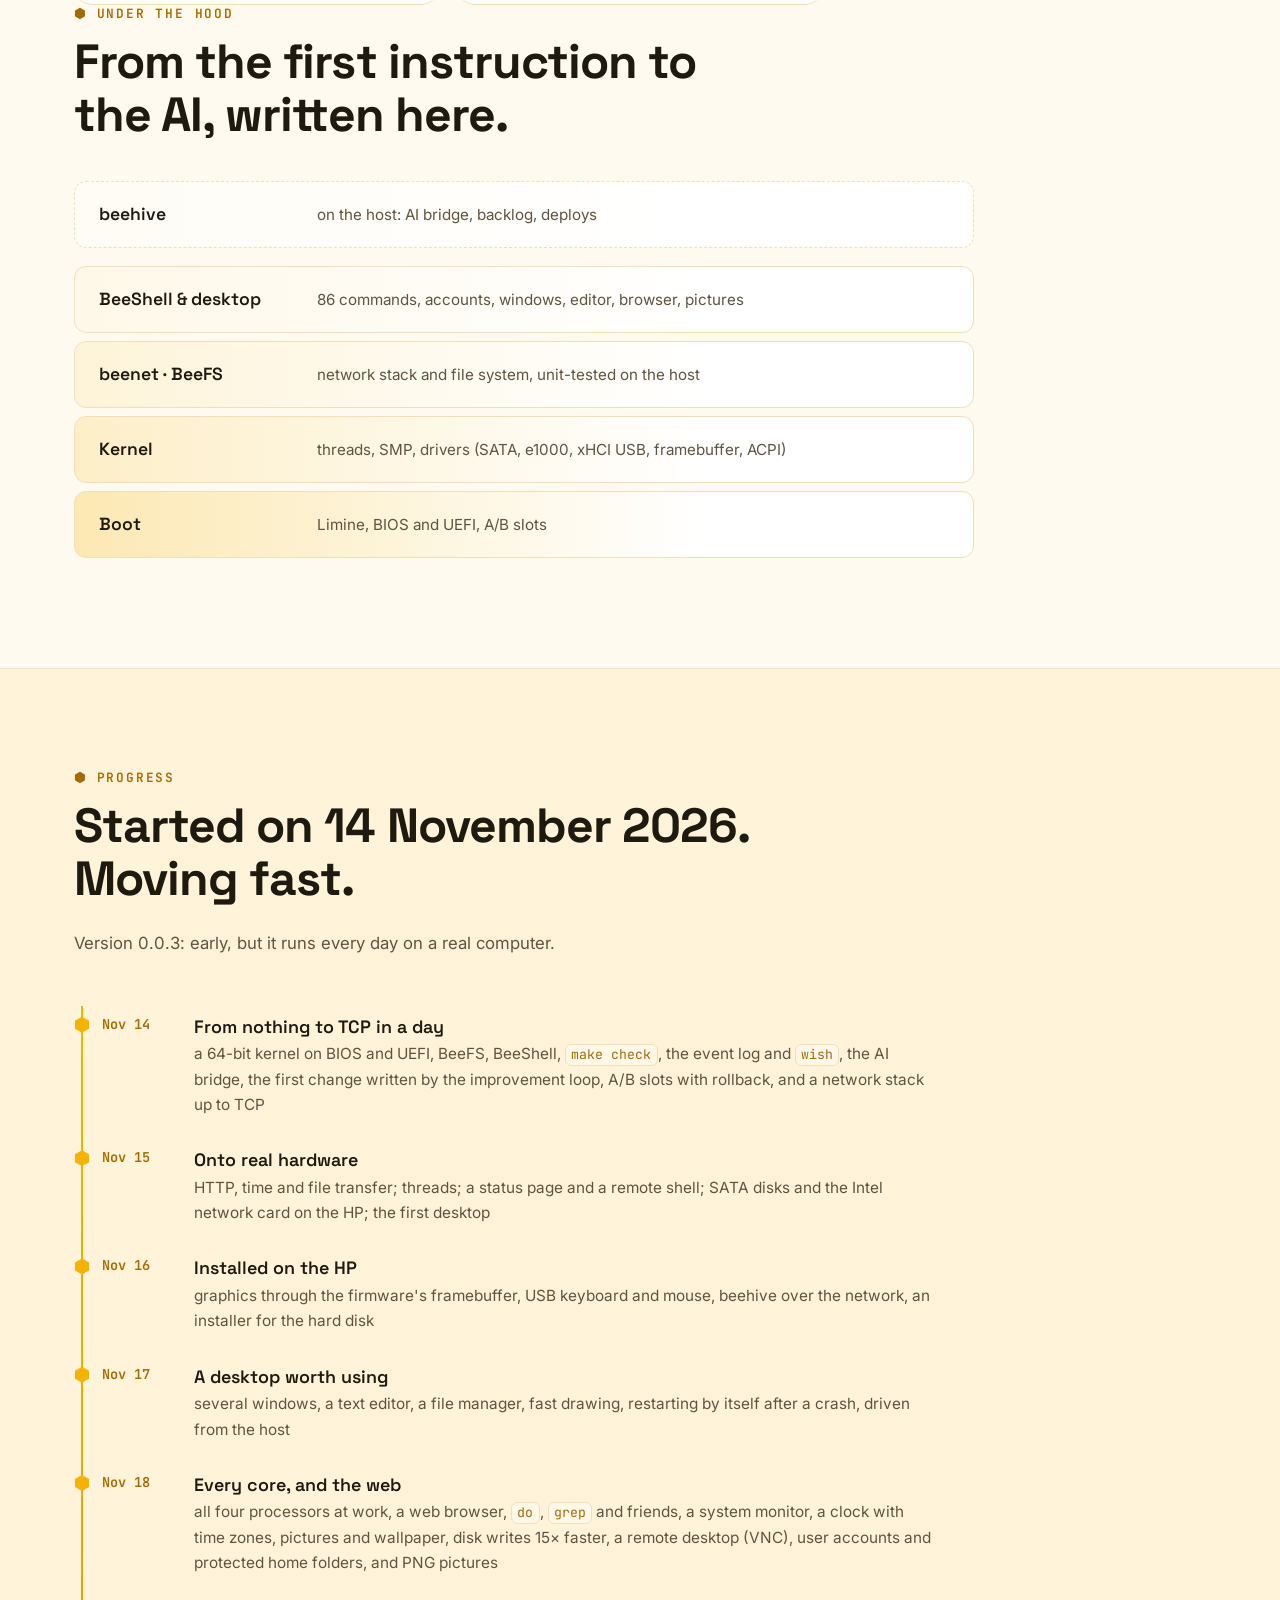
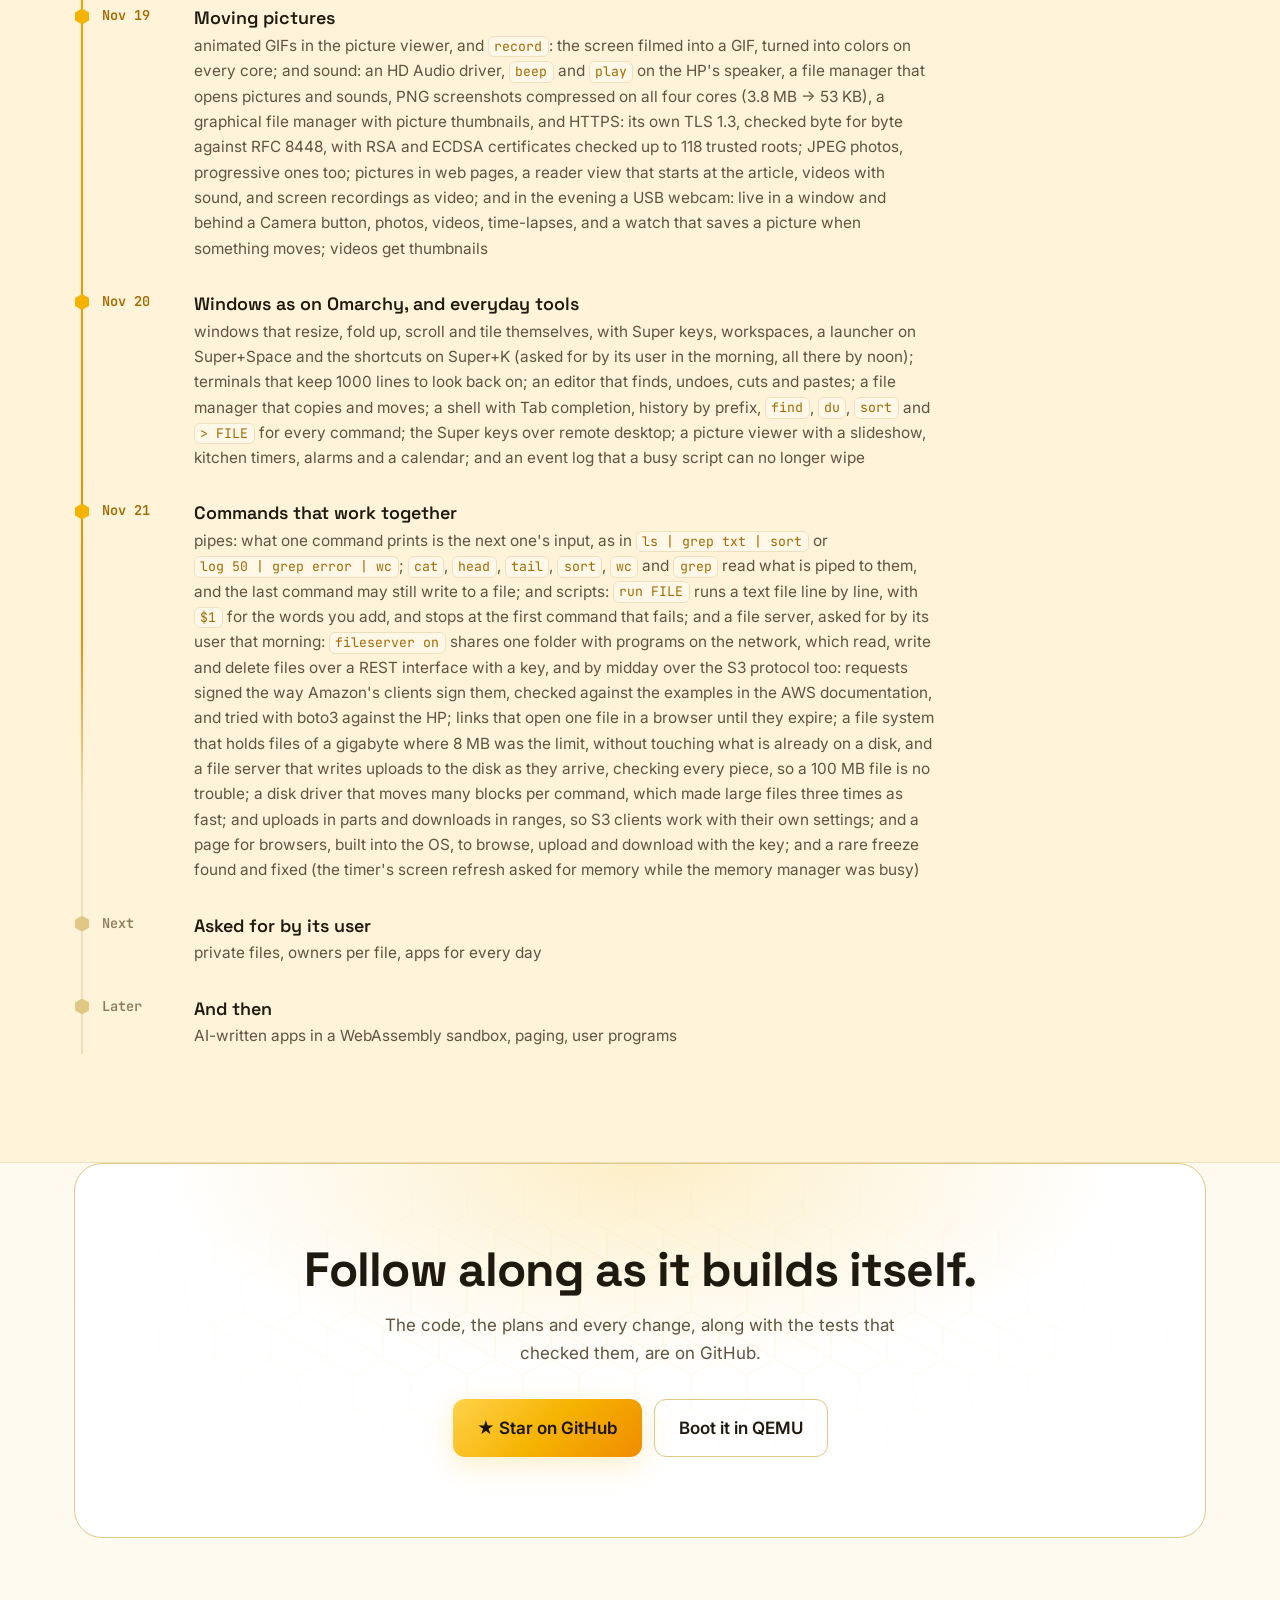
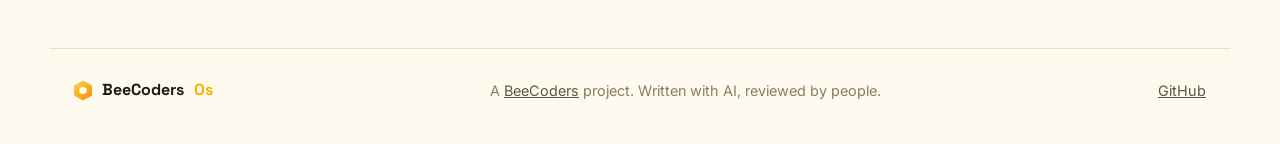
==== commit 60c29f89: "fileserver: a page for browsers (/api/ui), and links that say 'save it' http://ADDRESS:9000 in a bro" ====
--- a/website/index.html
+++ b/website/index.html
@@ -16,7 +16,7 @@
 <link rel="preconnect" href="https://fonts.googleapis.com">
 <link rel="preconnect" href="https://fonts.gstatic.com" crossorigin>
 <link href="https://fonts.googleapis.com/css2?family=Space+Grotesk:wght@500;700&family=Inter:wght@400;500;600&family=JetBrains+Mono:wght@400;600&display=swap" rel="stylesheet">
-<link rel="stylesheet" href="style.css?v=348">
+<link rel="stylesheet" href="style.css?v=349">
 <script src="site.js" defer></script>
 </head>
 <body>
@@ -45,7 +45,7 @@
   <div class="hive-bg" aria-hidden="true"></div>
   <div class="wrap hero-grid">
     <div class="hero-text">
-      <p class="pill"><span class="dot"></span> v0.0.3 · build 347 · running on real hardware</p>
+      <p class="pill"><span class="dot"></span> v0.0.3 · build 352 · running on real hardware</p>
       <h1>The operating system that <span class="honey">improves itself</span>.</h1>
       <p class="lead">BeeCodersOs is a 64-bit OS written from scratch in Rust. It notices what goes
         wrong and what people miss, and an AI turns that into small, tested changes that a person
@@ -83,9 +83,9 @@
 
 <!-- ======================================================== numbers -->
 <section class="wrap numbers" aria-label="In numbers">
-  <div><strong data-count="47800">47.8k</strong><span>lines of Rust, from boot code to TCP</span></div>
+  <div><strong data-count="48000">48.0k</strong><span>lines of Rust, from boot code to TCP</span></div>
   <div><strong data-count="434">434</strong><span>automated tests, run on every change</span></div>
-  <div><strong data-count="347">347</strong><span>builds in the first eight days</span></div>
+  <div><strong data-count="352">352</strong><span>builds in the first eight days</span></div>
   <div><strong>1</strong><span>outside crate in the kernel, for its heap. Everything else is written here</span></div>
 </section>
 
@@ -257,7 +257,7 @@
       <span class="tag">File server</span>
       <h3>One folder for the whole network, over REST and S3</h3>
       <p><code>fileserver on</code> turns the machine into a file server: programs on the network read, write and delete
-        the files in one folder. Plain HTTP for scripts (<code>curl -T photo.jpg …/api/files/photo.jpg</code>), and the
+        the files in one folder. A page of its own for any browser, plain HTTP for scripts (<code>curl -T photo.jpg …/api/files/photo.jpg</code>), and the
         <b>S3 protocol</b> for everything that already speaks it: folders are buckets, files are objects, and
         boto3 works against it as it is, uploads in parts and downloads in ranges included. Every request needs the key the OS made up; S3 requests are signed as
         Amazon's clients sign them, and the OS checks each signature, down to every piece of a chunked upload, before
@@ -349,7 +349,7 @@
       <li class="done"><time>Nov 18</time><b>Every core, and the web</b><span>all four processors at work, a web browser, <code>do</code>, <code>grep</code> and friends, a system monitor, a clock with time zones, pictures and wallpaper, disk writes 15× faster, a remote desktop (VNC), user accounts and protected home folders, and PNG pictures</span></li>
       <li class="done"><time>Nov 19</time><b>Moving pictures</b><span>animated GIFs in the picture viewer, and <code>record</code>: the screen filmed into a GIF, turned into colors on every core; and sound: an HD Audio driver, <code>beep</code> and <code>play</code> on the HP's speaker, a file manager that opens pictures and sounds, PNG screenshots compressed on all four cores (3.8 MB → 53 KB), a graphical file manager with picture thumbnails, and HTTPS: its own TLS 1.3, checked byte for byte against RFC 8448, with RSA and ECDSA certificates checked up to 118 trusted roots; JPEG photos, progressive ones too; pictures in web pages, a reader view that starts at the article, videos with sound, and screen recordings as video; and in the evening a USB webcam: live in a window and behind a Camera button, photos, videos, time-lapses, and a watch that saves a picture when something moves; videos get thumbnails</span></li>
       <li class="done"><time>Nov 20</time><b>Windows as on Omarchy, and everyday tools</b><span>windows that resize, fold up, scroll and tile themselves, with Super keys, workspaces, a launcher on Super+Space and the shortcuts on Super+K (asked for by its user in the morning, all there by noon); terminals that keep 1000 lines to look back on; an editor that finds, undoes, cuts and pastes; a file manager that copies and moves; a shell with Tab completion, history by prefix, <code>find</code>, <code>du</code>, <code>sort</code> and <code>&gt; FILE</code> for every command; the Super keys over remote desktop; a picture viewer with a slideshow, kitchen timers, alarms and a calendar; and an event log that a busy script can no longer wipe</span></li>
-      <li class="done"><time>Nov 21</time><b>Commands that work together</b><span>pipes: what one command prints is the next one's input, as in <code>ls | grep txt | sort</code> or <code>log 50 | grep error | wc</code>; <code>cat</code>, <code>head</code>, <code>tail</code>, <code>sort</code>, <code>wc</code> and <code>grep</code> read what is piped to them, and the last command may still write to a file; and scripts: <code>run FILE</code> runs a text file line by line, with <code>$1</code> for the words you add, and stops at the first command that fails; and a file server, asked for by its user that morning: <code>fileserver on</code> shares one folder with programs on the network, which read, write and delete files over a REST interface with a key, and by midday over the S3 protocol too: requests signed the way Amazon's clients sign them, checked against the examples in the AWS documentation, and tried with boto3 against the HP; links that open one file in a browser until they expire; a file system that holds files of a gigabyte where 8 MB was the limit, without touching what is already on a disk, and a file server that writes uploads to the disk as they arrive, checking every piece, so a 100 MB file is no trouble; a disk driver that moves many blocks per command, which made large files three times as fast; and uploads in parts and downloads in ranges, so S3 clients work with their own settings; and a rare freeze found and fixed (the timer's screen refresh asked for memory while the memory manager was busy)</span></li>
+      <li class="done"><time>Nov 21</time><b>Commands that work together</b><span>pipes: what one command prints is the next one's input, as in <code>ls | grep txt | sort</code> or <code>log 50 | grep error | wc</code>; <code>cat</code>, <code>head</code>, <code>tail</code>, <code>sort</code>, <code>wc</code> and <code>grep</code> read what is piped to them, and the last command may still write to a file; and scripts: <code>run FILE</code> runs a text file line by line, with <code>$1</code> for the words you add, and stops at the first command that fails; and a file server, asked for by its user that morning: <code>fileserver on</code> shares one folder with programs on the network, which read, write and delete files over a REST interface with a key, and by midday over the S3 protocol too: requests signed the way Amazon's clients sign them, checked against the examples in the AWS documentation, and tried with boto3 against the HP; links that open one file in a browser until they expire; a file system that holds files of a gigabyte where 8 MB was the limit, without touching what is already on a disk, and a file server that writes uploads to the disk as they arrive, checking every piece, so a 100 MB file is no trouble; a disk driver that moves many blocks per command, which made large files three times as fast; and uploads in parts and downloads in ranges, so S3 clients work with their own settings; and a page for browsers, built into the OS, to browse, upload and download with the key; and a rare freeze found and fixed (the timer's screen refresh asked for memory while the memory manager was busy)</span></li>
       <li class="next"><time>Next</time><b>Asked for by its user</b><span>private files, owners per file, apps for every day</span></li>
       <li class="next"><time>Later</time><b>And then</b><span>AI-written apps in a WebAssembly sandbox, paging, user programs</span></li>
     </ol>
--- a/website/style.css
+++ b/website/style.css
@@ -485,6 +485,7 @@
   border: 1px solid var(--line); background: #0b0906;
   font: 400 0.86rem/1.6 "JetBrains Mono", monospace; color: #e8e2d0;
 }
+.guide .shot { display: block; width: 100%; max-width: 760px; height: auto; margin: 18px 0; border: 1px solid var(--line); border-radius: 12px; }
 .code .p { color: var(--honey); }
 .code .m { color: #b9d7ff; }
 .code .d { color: #8d8264; }
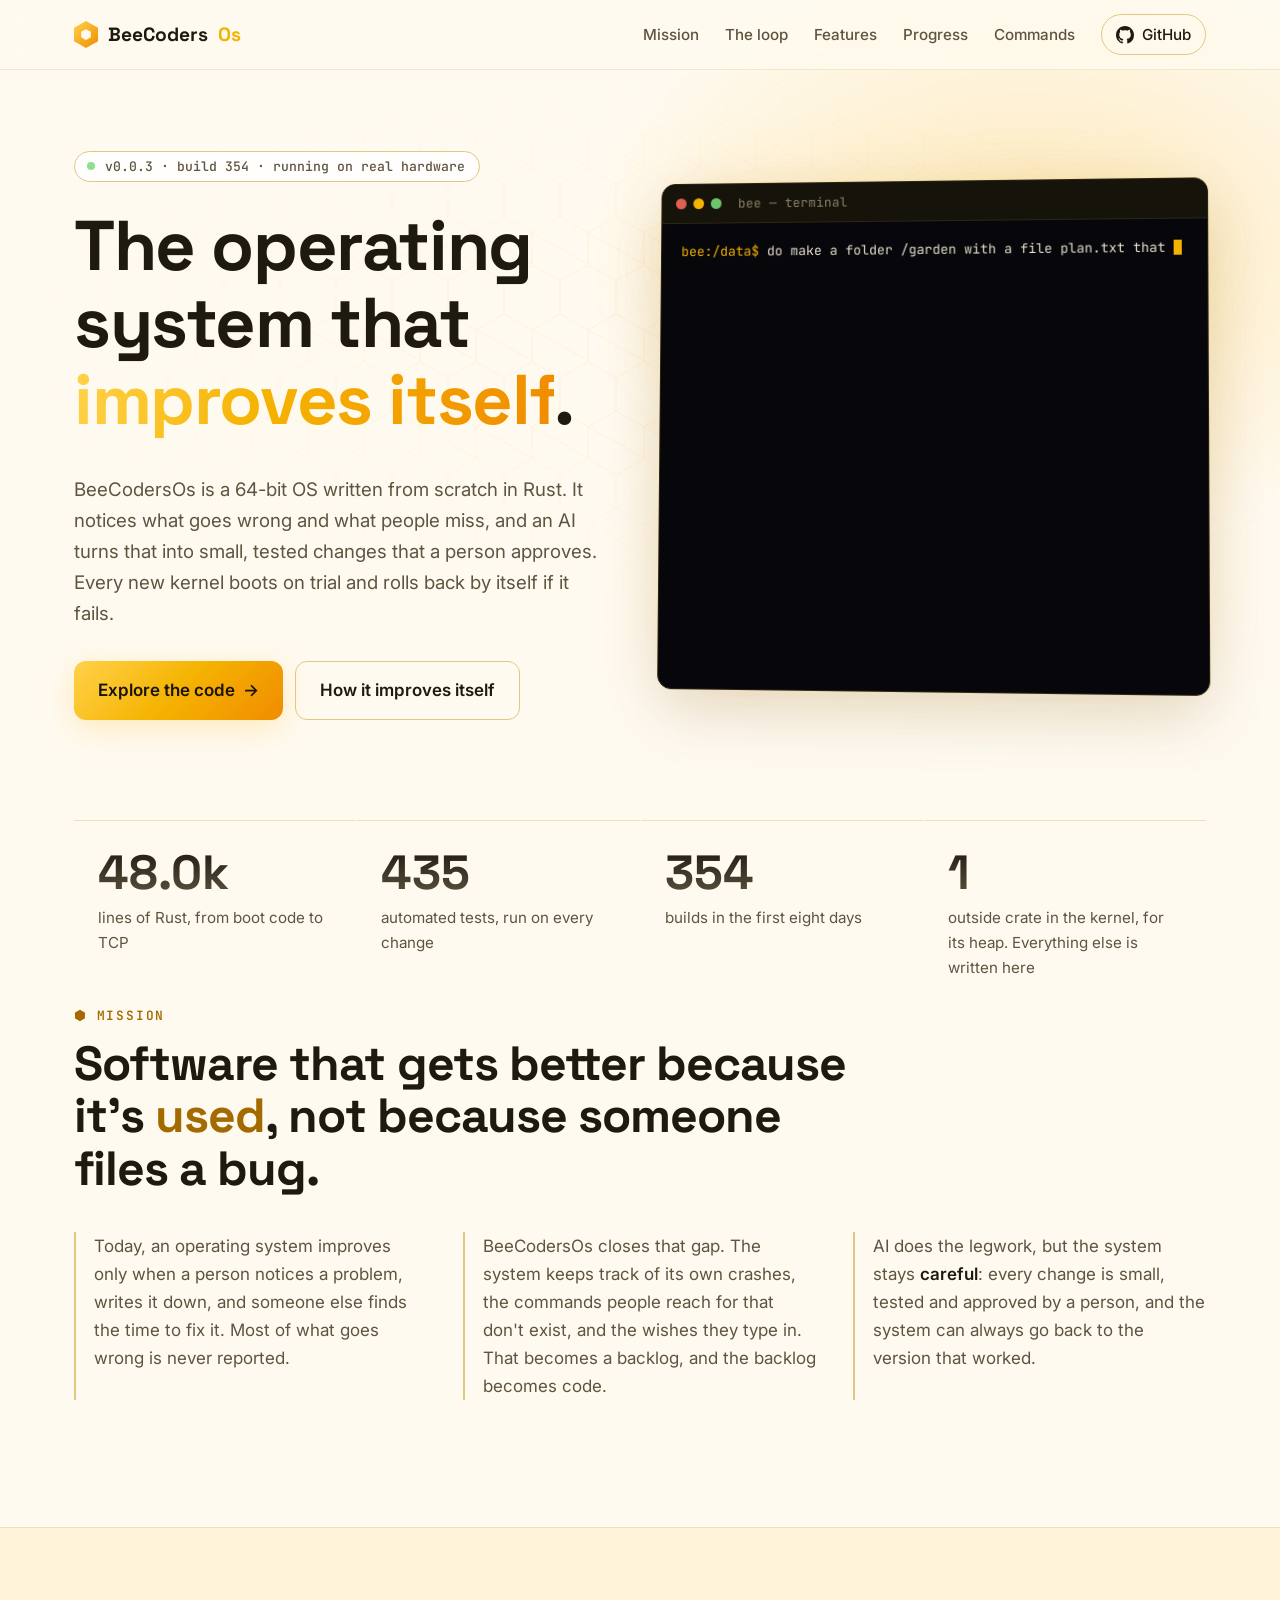
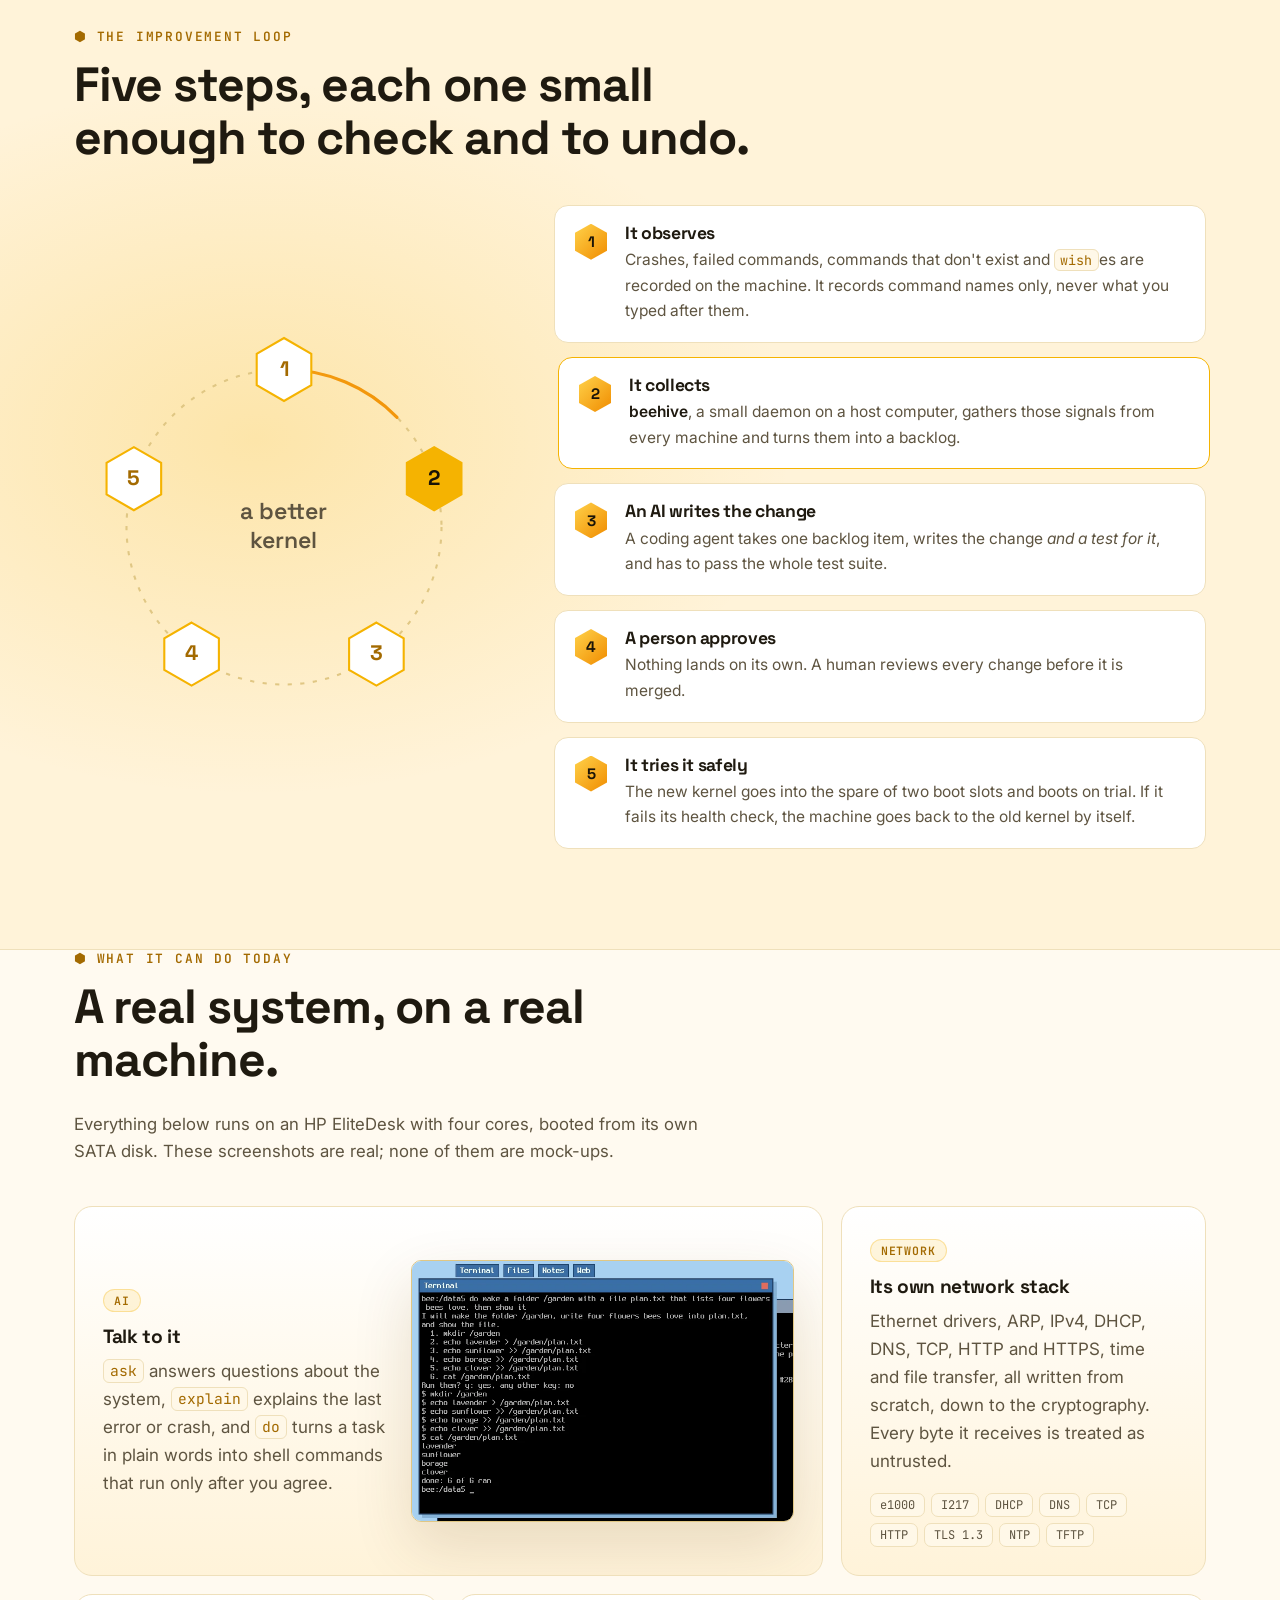
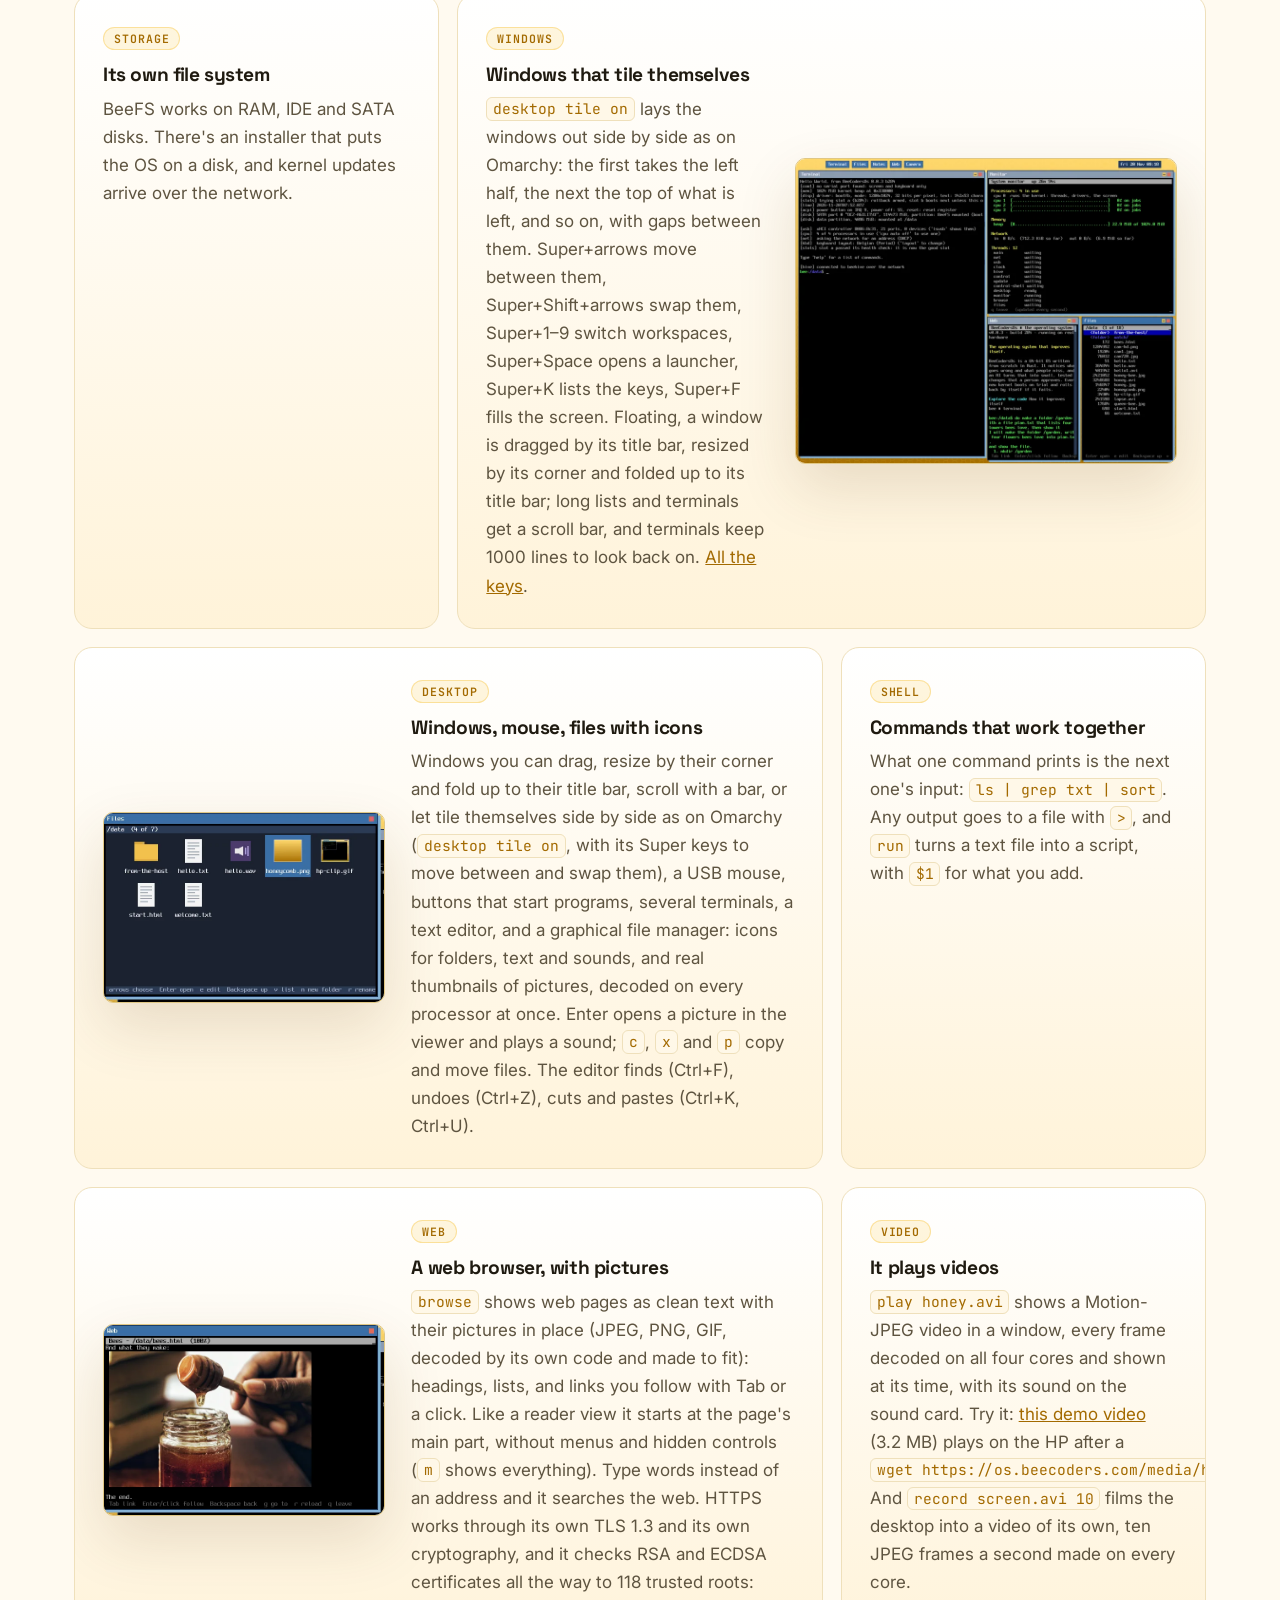
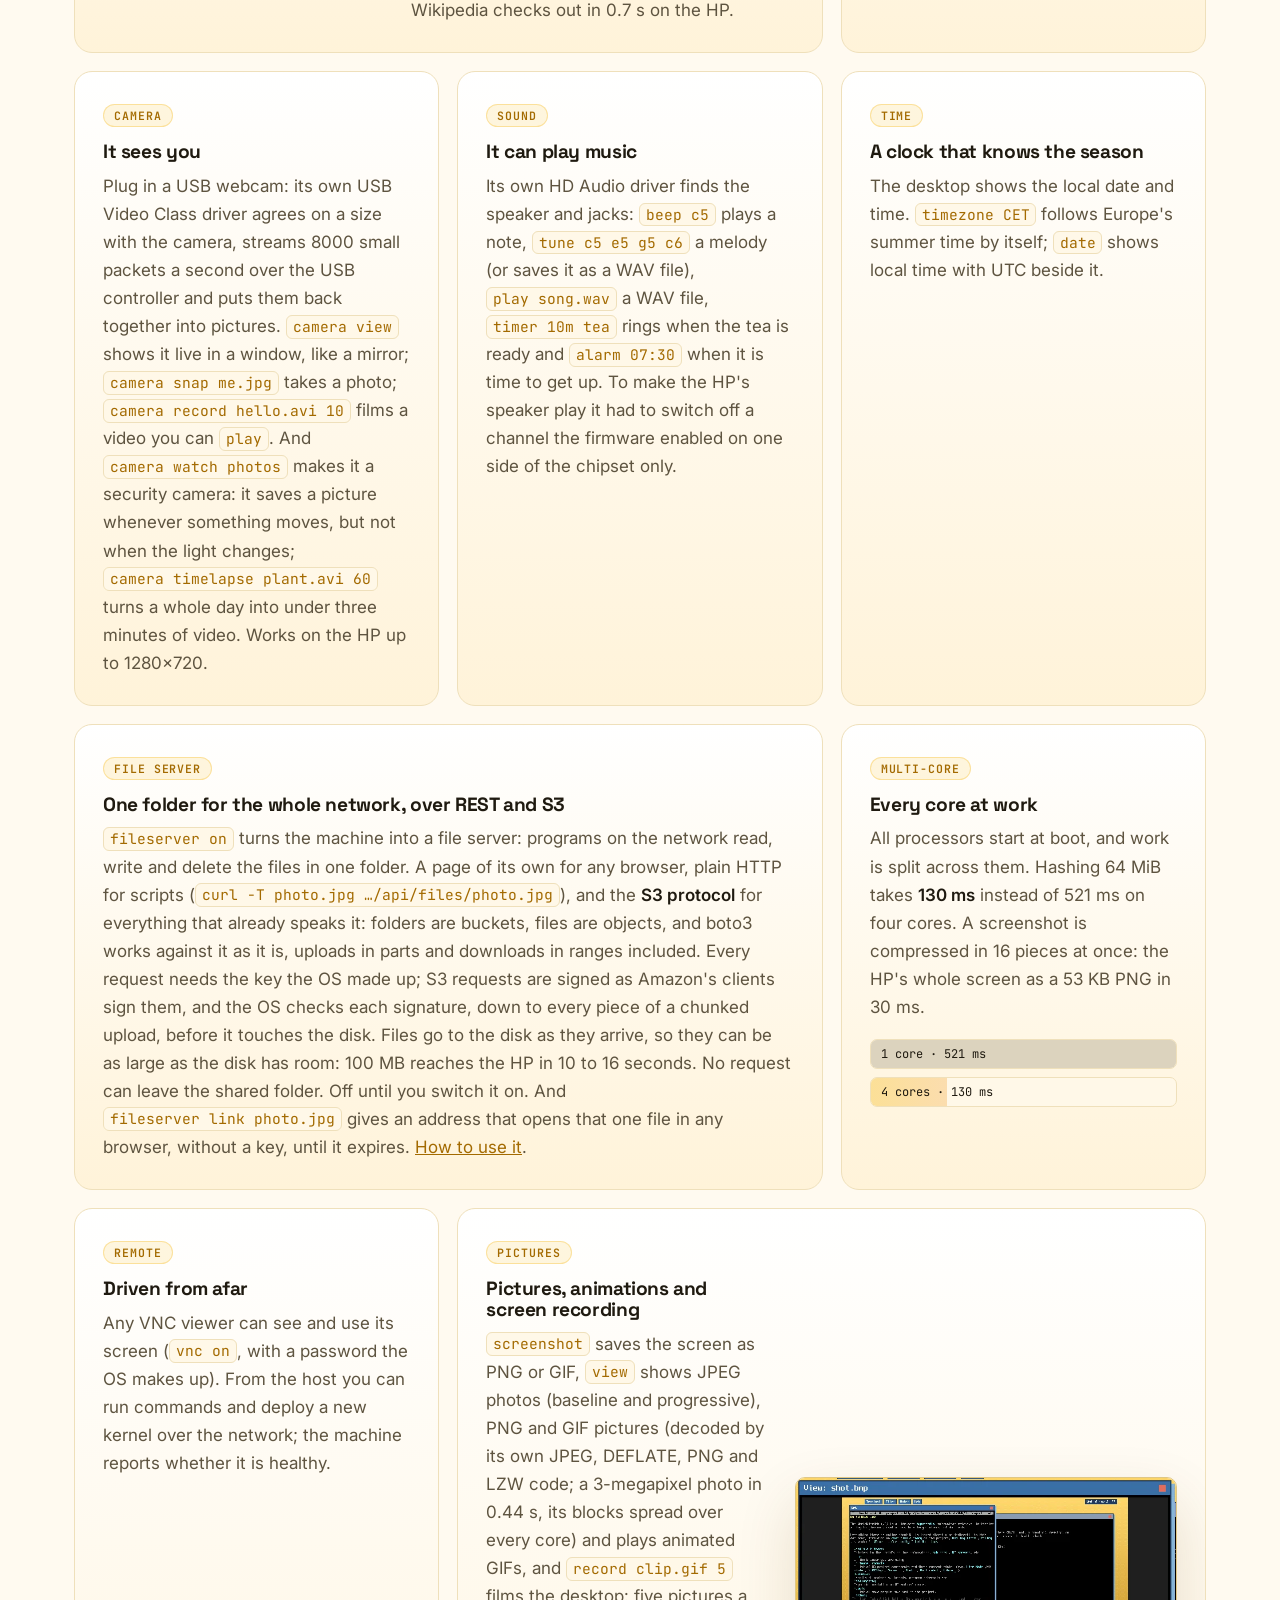
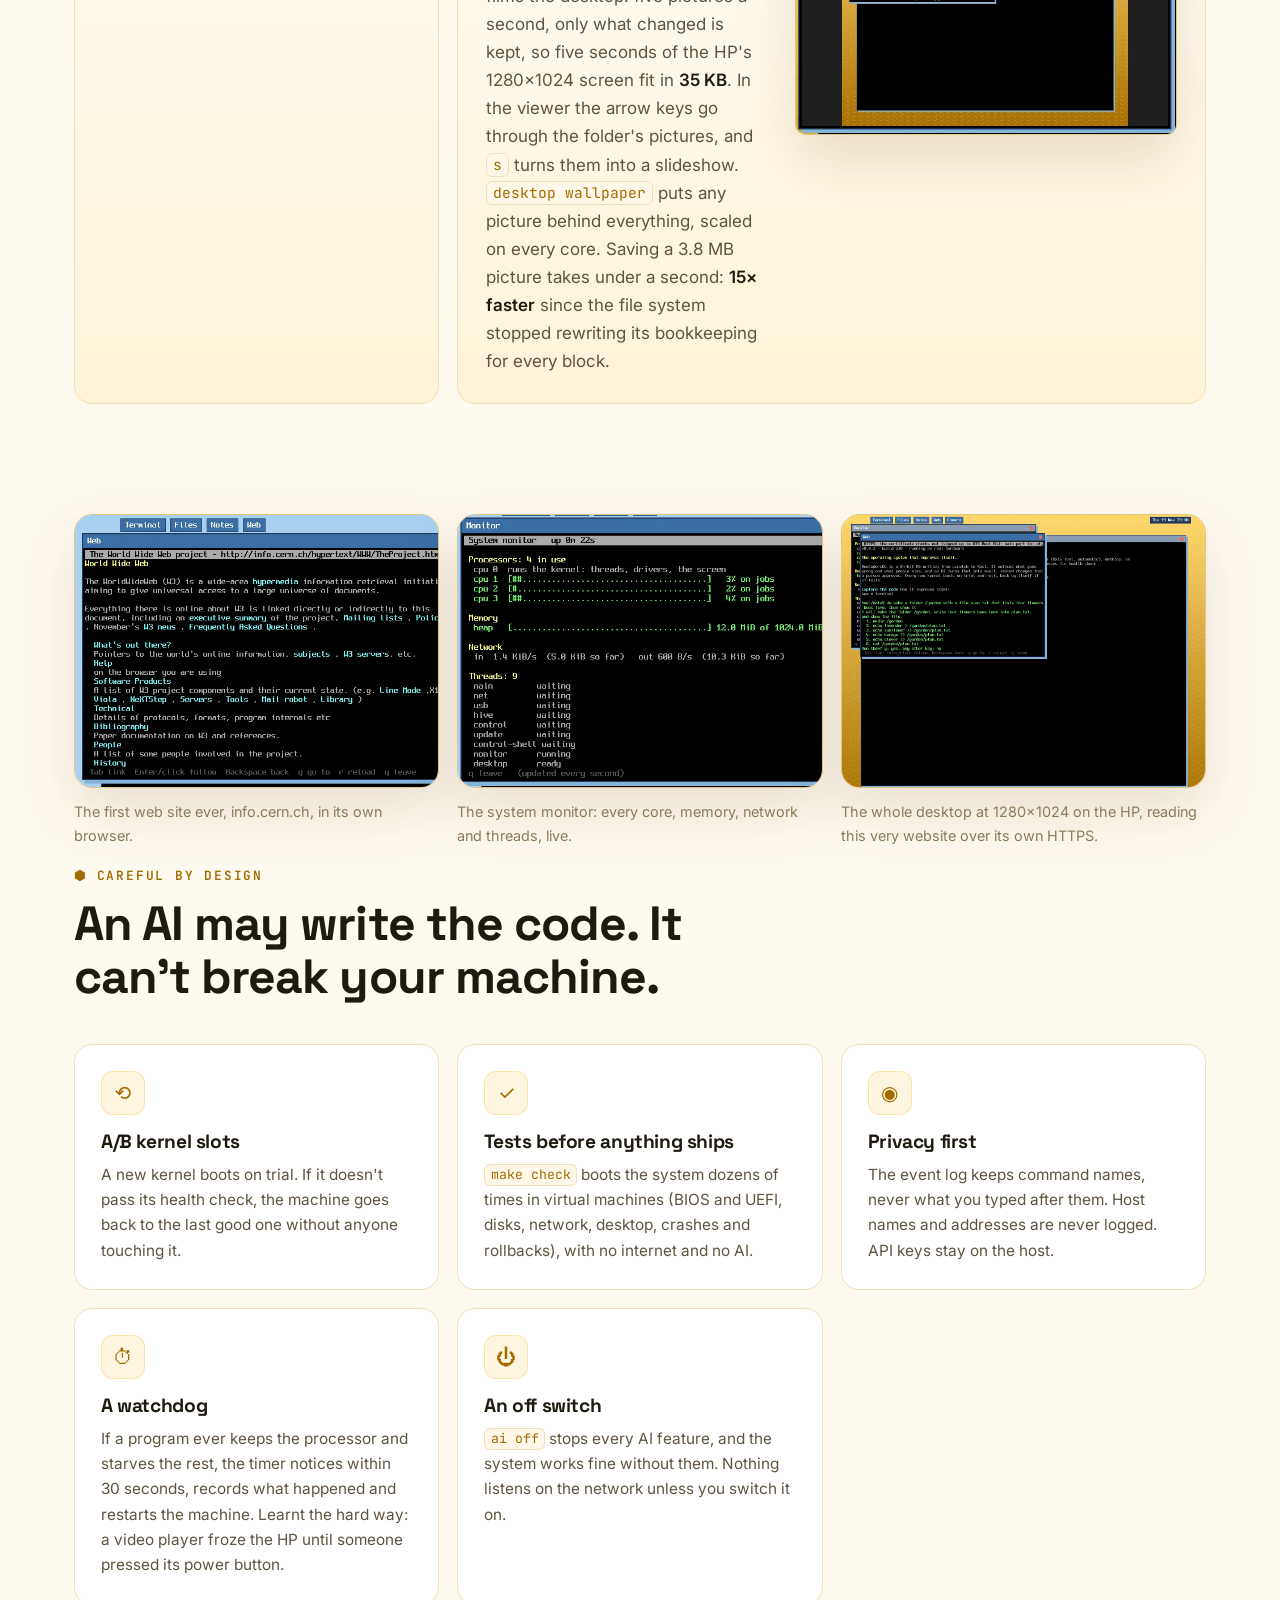
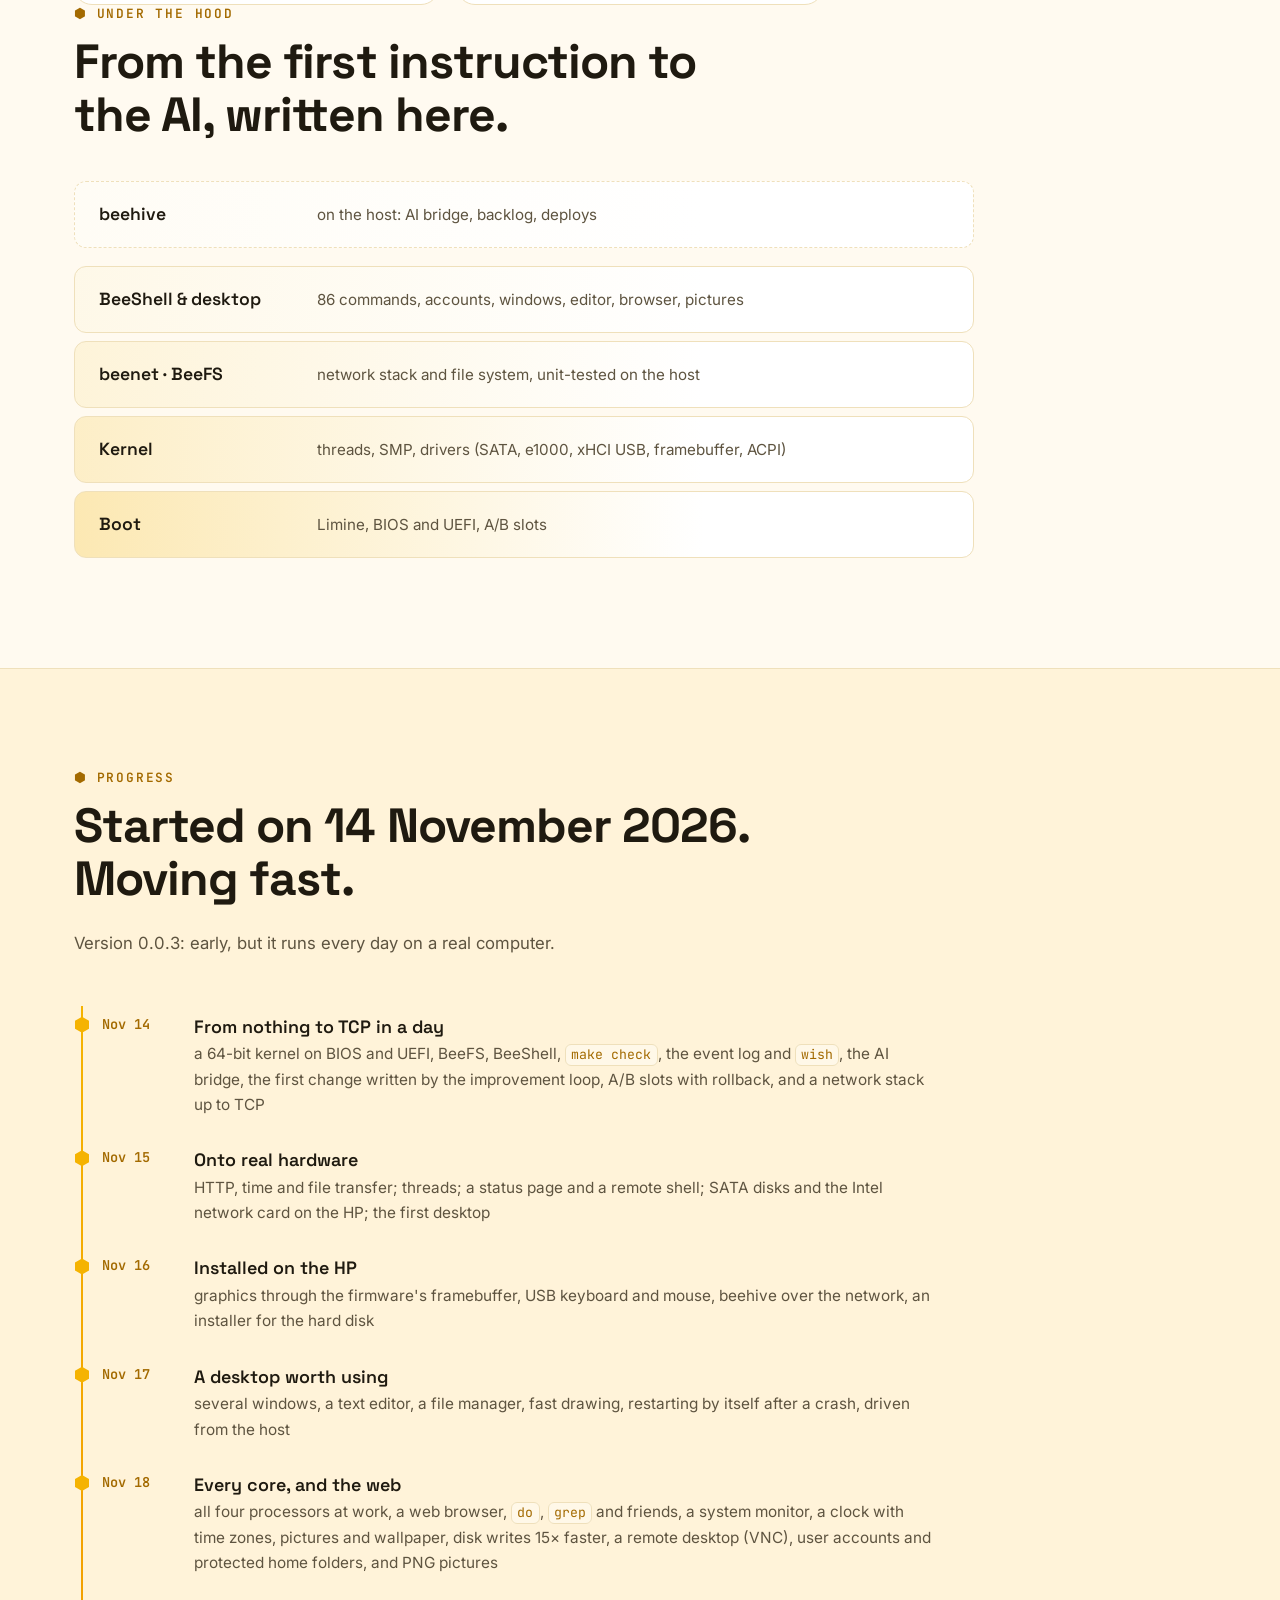
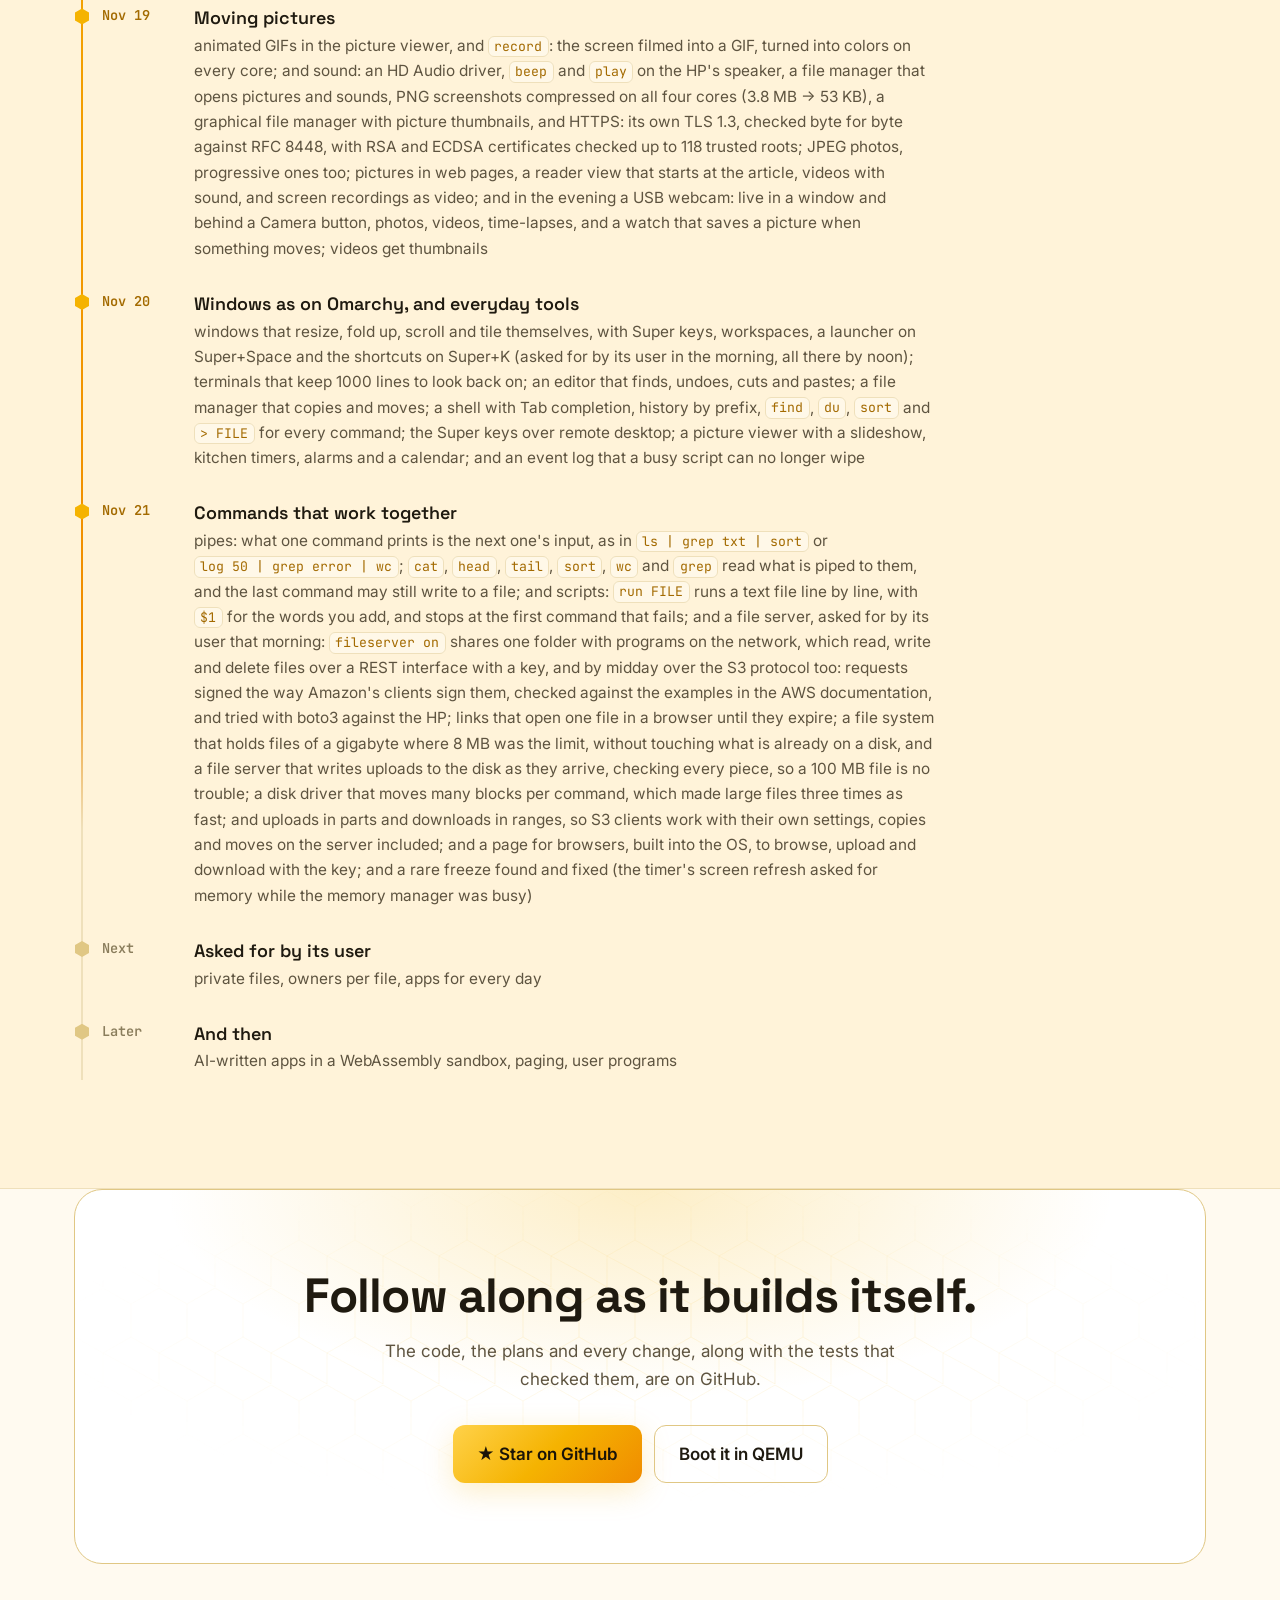
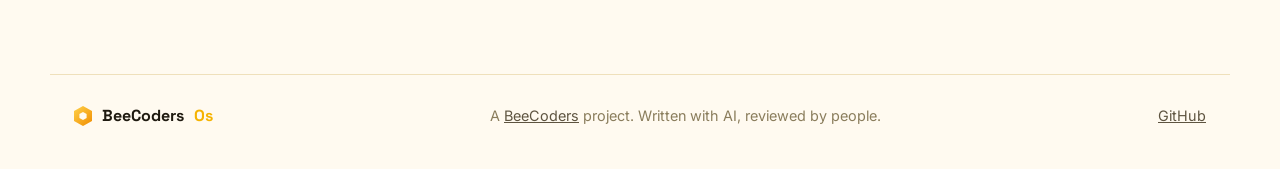
==== commit 618ba6d3: "fileserver: S3 copies (CopyObject, and a part copied from an object) 'Copy that object' (x-amz-copy-" ====
--- a/website/index.html
+++ b/website/index.html
@@ -45,7 +45,7 @@
   <div class="hive-bg" aria-hidden="true"></div>
   <div class="wrap hero-grid">
     <div class="hero-text">
-      <p class="pill"><span class="dot"></span> v0.0.3 · build 352 · running on real hardware</p>
+      <p class="pill"><span class="dot"></span> v0.0.3 · build 354 · running on real hardware</p>
       <h1>The operating system that <span class="honey">improves itself</span>.</h1>
       <p class="lead">BeeCodersOs is a 64-bit OS written from scratch in Rust. It notices what goes
         wrong and what people miss, and an AI turns that into small, tested changes that a person
@@ -84,8 +84,8 @@
 <!-- ======================================================== numbers -->
 <section class="wrap numbers" aria-label="In numbers">
   <div><strong data-count="48000">48.0k</strong><span>lines of Rust, from boot code to TCP</span></div>
-  <div><strong data-count="434">434</strong><span>automated tests, run on every change</span></div>
-  <div><strong data-count="352">352</strong><span>builds in the first eight days</span></div>
+  <div><strong data-count="435">435</strong><span>automated tests, run on every change</span></div>
+  <div><strong data-count="354">354</strong><span>builds in the first eight days</span></div>
   <div><strong>1</strong><span>outside crate in the kernel, for its heap. Everything else is written here</span></div>
 </section>
 
@@ -349,7 +349,7 @@
       <li class="done"><time>Nov 18</time><b>Every core, and the web</b><span>all four processors at work, a web browser, <code>do</code>, <code>grep</code> and friends, a system monitor, a clock with time zones, pictures and wallpaper, disk writes 15× faster, a remote desktop (VNC), user accounts and protected home folders, and PNG pictures</span></li>
       <li class="done"><time>Nov 19</time><b>Moving pictures</b><span>animated GIFs in the picture viewer, and <code>record</code>: the screen filmed into a GIF, turned into colors on every core; and sound: an HD Audio driver, <code>beep</code> and <code>play</code> on the HP's speaker, a file manager that opens pictures and sounds, PNG screenshots compressed on all four cores (3.8 MB → 53 KB), a graphical file manager with picture thumbnails, and HTTPS: its own TLS 1.3, checked byte for byte against RFC 8448, with RSA and ECDSA certificates checked up to 118 trusted roots; JPEG photos, progressive ones too; pictures in web pages, a reader view that starts at the article, videos with sound, and screen recordings as video; and in the evening a USB webcam: live in a window and behind a Camera button, photos, videos, time-lapses, and a watch that saves a picture when something moves; videos get thumbnails</span></li>
       <li class="done"><time>Nov 20</time><b>Windows as on Omarchy, and everyday tools</b><span>windows that resize, fold up, scroll and tile themselves, with Super keys, workspaces, a launcher on Super+Space and the shortcuts on Super+K (asked for by its user in the morning, all there by noon); terminals that keep 1000 lines to look back on; an editor that finds, undoes, cuts and pastes; a file manager that copies and moves; a shell with Tab completion, history by prefix, <code>find</code>, <code>du</code>, <code>sort</code> and <code>&gt; FILE</code> for every command; the Super keys over remote desktop; a picture viewer with a slideshow, kitchen timers, alarms and a calendar; and an event log that a busy script can no longer wipe</span></li>
-      <li class="done"><time>Nov 21</time><b>Commands that work together</b><span>pipes: what one command prints is the next one's input, as in <code>ls | grep txt | sort</code> or <code>log 50 | grep error | wc</code>; <code>cat</code>, <code>head</code>, <code>tail</code>, <code>sort</code>, <code>wc</code> and <code>grep</code> read what is piped to them, and the last command may still write to a file; and scripts: <code>run FILE</code> runs a text file line by line, with <code>$1</code> for the words you add, and stops at the first command that fails; and a file server, asked for by its user that morning: <code>fileserver on</code> shares one folder with programs on the network, which read, write and delete files over a REST interface with a key, and by midday over the S3 protocol too: requests signed the way Amazon's clients sign them, checked against the examples in the AWS documentation, and tried with boto3 against the HP; links that open one file in a browser until they expire; a file system that holds files of a gigabyte where 8 MB was the limit, without touching what is already on a disk, and a file server that writes uploads to the disk as they arrive, checking every piece, so a 100 MB file is no trouble; a disk driver that moves many blocks per command, which made large files three times as fast; and uploads in parts and downloads in ranges, so S3 clients work with their own settings; and a page for browsers, built into the OS, to browse, upload and download with the key; and a rare freeze found and fixed (the timer's screen refresh asked for memory while the memory manager was busy)</span></li>
+      <li class="done"><time>Nov 21</time><b>Commands that work together</b><span>pipes: what one command prints is the next one's input, as in <code>ls | grep txt | sort</code> or <code>log 50 | grep error | wc</code>; <code>cat</code>, <code>head</code>, <code>tail</code>, <code>sort</code>, <code>wc</code> and <code>grep</code> read what is piped to them, and the last command may still write to a file; and scripts: <code>run FILE</code> runs a text file line by line, with <code>$1</code> for the words you add, and stops at the first command that fails; and a file server, asked for by its user that morning: <code>fileserver on</code> shares one folder with programs on the network, which read, write and delete files over a REST interface with a key, and by midday over the S3 protocol too: requests signed the way Amazon's clients sign them, checked against the examples in the AWS documentation, and tried with boto3 against the HP; links that open one file in a browser until they expire; a file system that holds files of a gigabyte where 8 MB was the limit, without touching what is already on a disk, and a file server that writes uploads to the disk as they arrive, checking every piece, so a 100 MB file is no trouble; a disk driver that moves many blocks per command, which made large files three times as fast; and uploads in parts and downloads in ranges, so S3 clients work with their own settings, copies and moves on the server included; and a page for browsers, built into the OS, to browse, upload and download with the key; and a rare freeze found and fixed (the timer's screen refresh asked for memory while the memory manager was busy)</span></li>
       <li class="next"><time>Next</time><b>Asked for by its user</b><span>private files, owners per file, apps for every day</span></li>
       <li class="next"><time>Later</time><b>And then</b><span>AI-written apps in a WebAssembly sandbox, paging, user programs</span></li>
     </ol>
